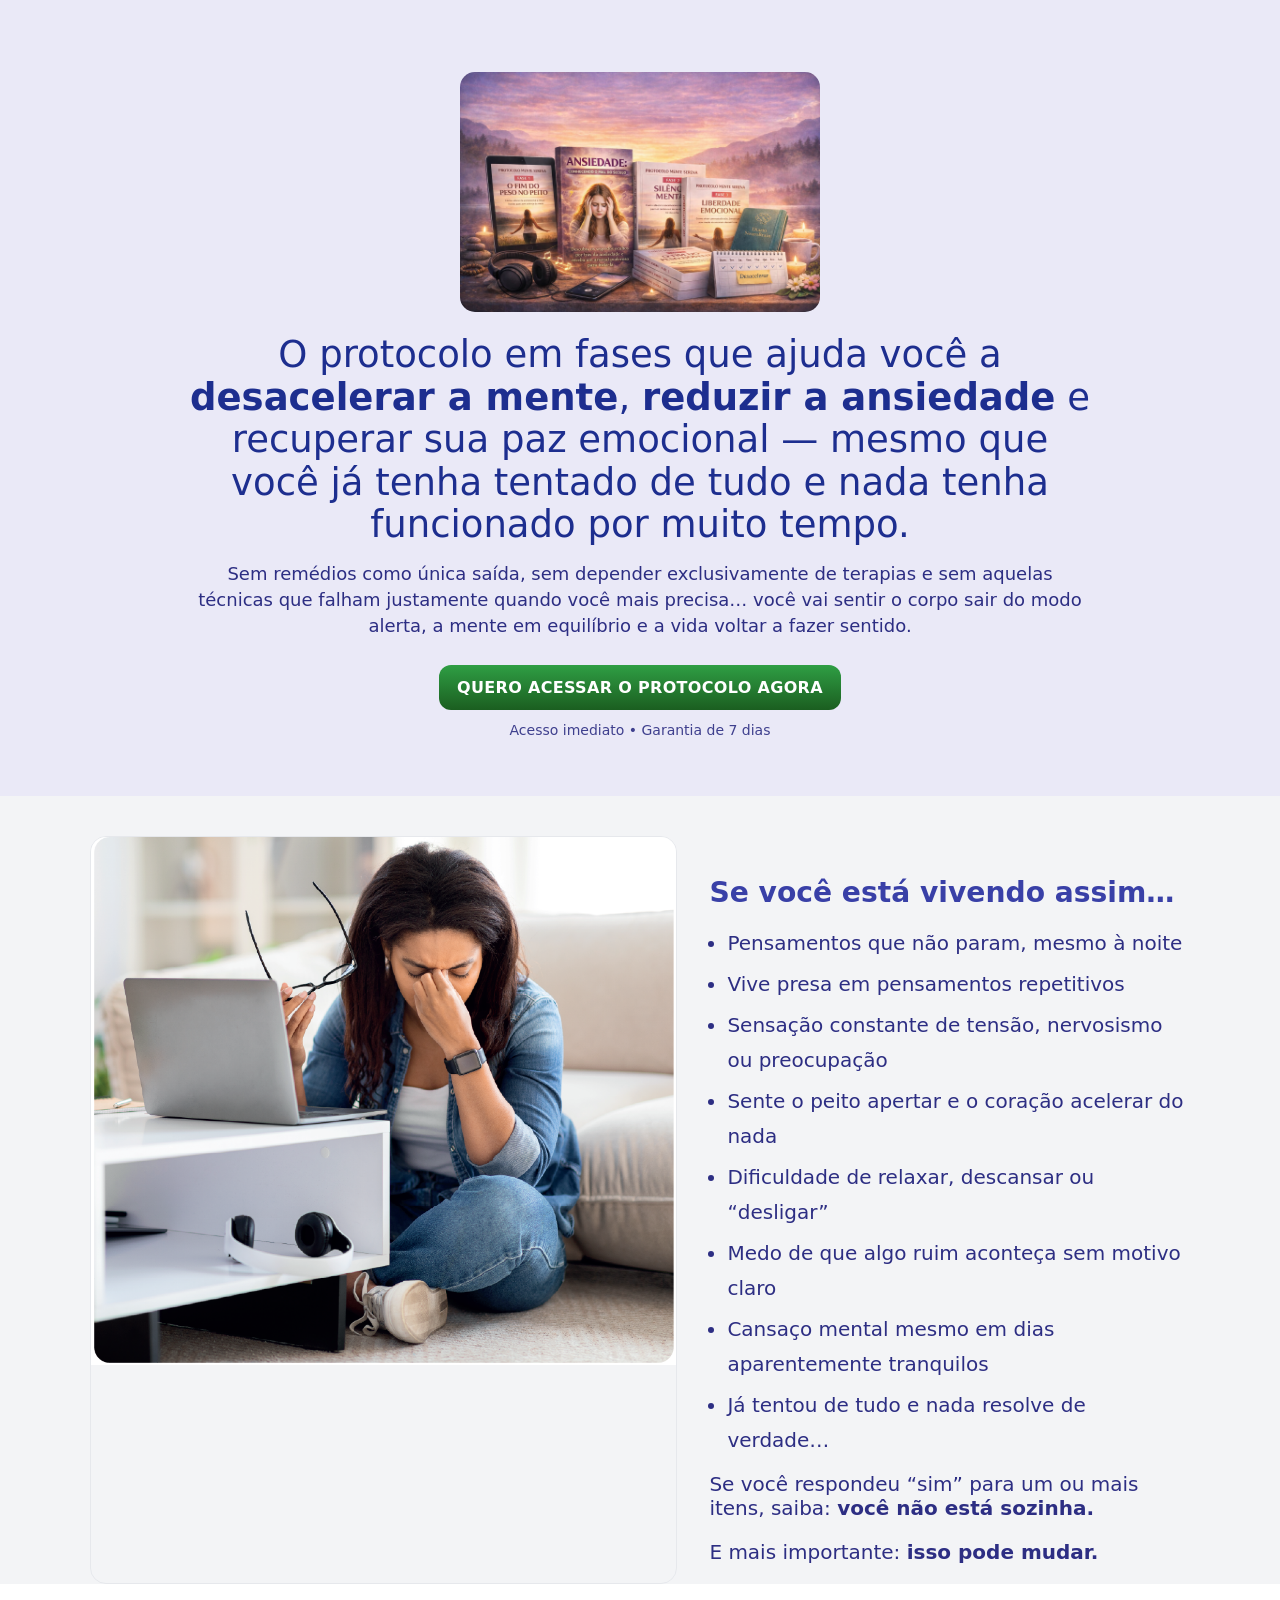
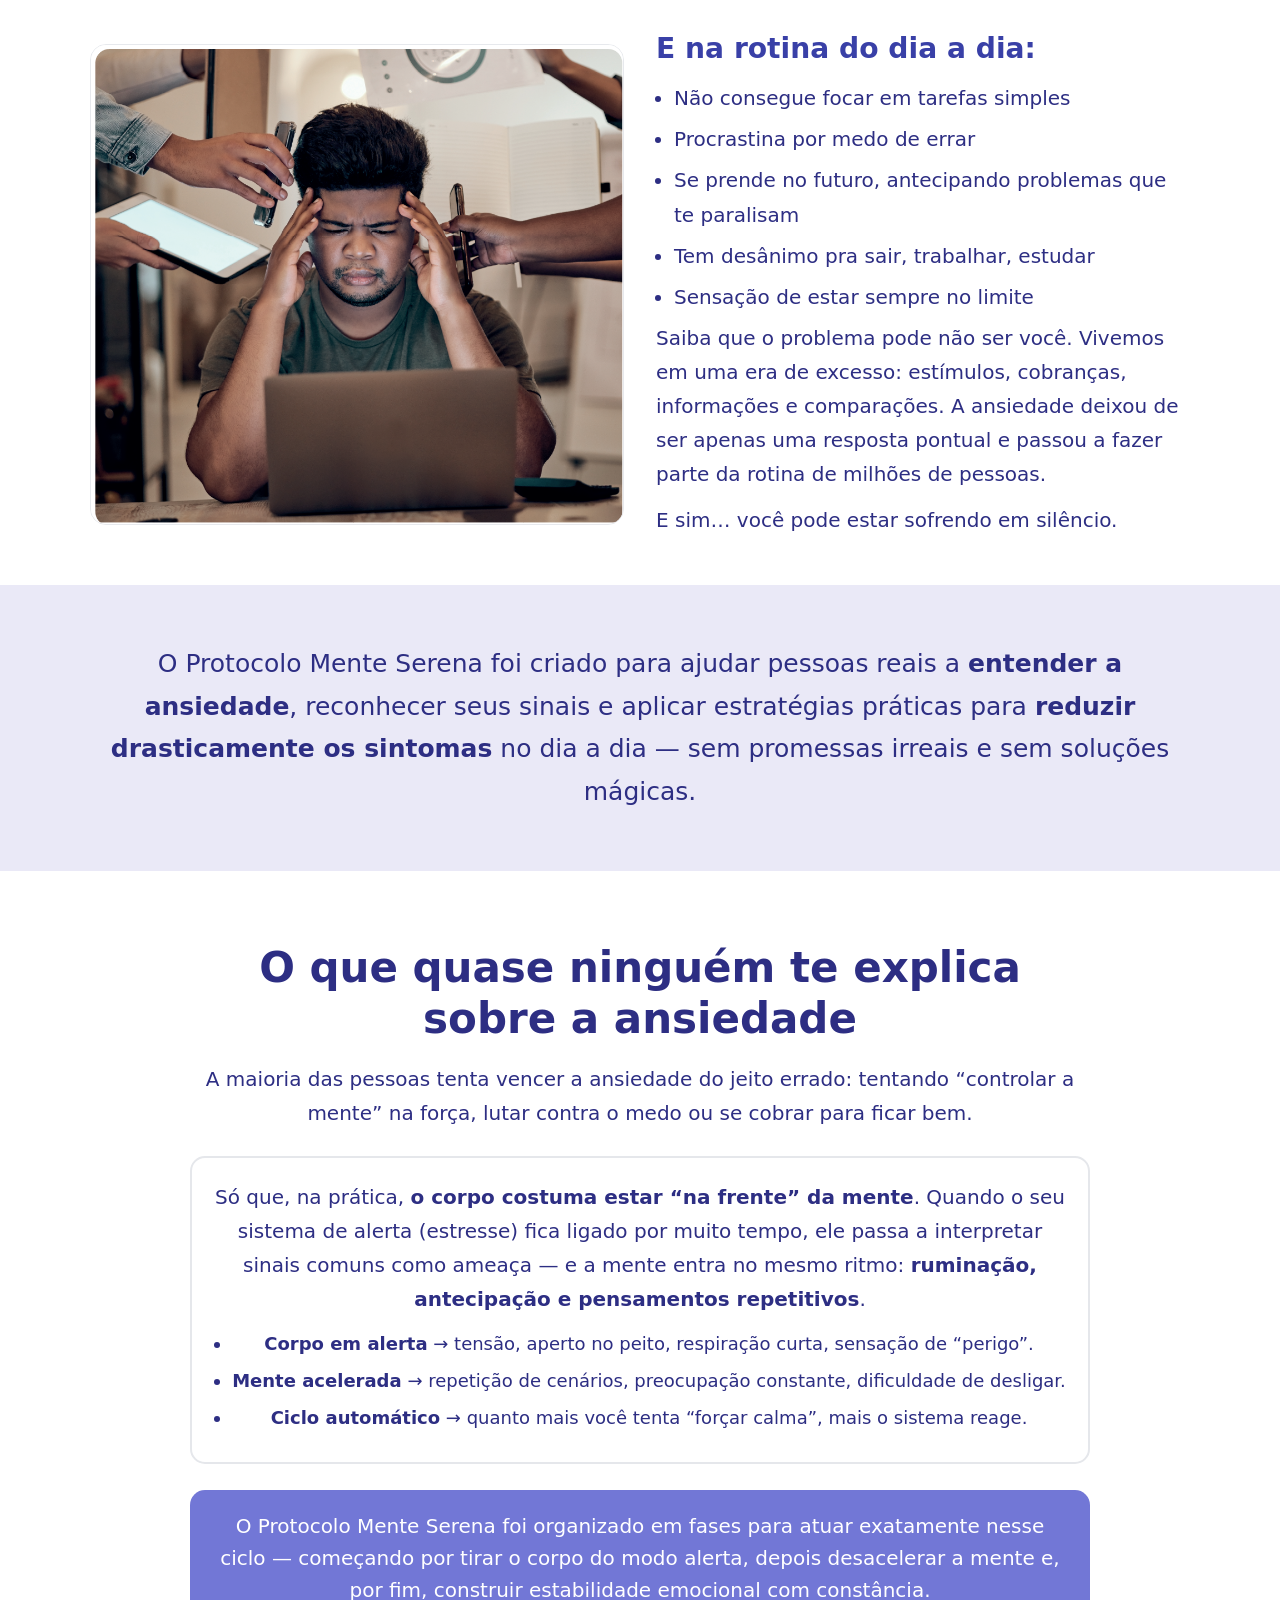
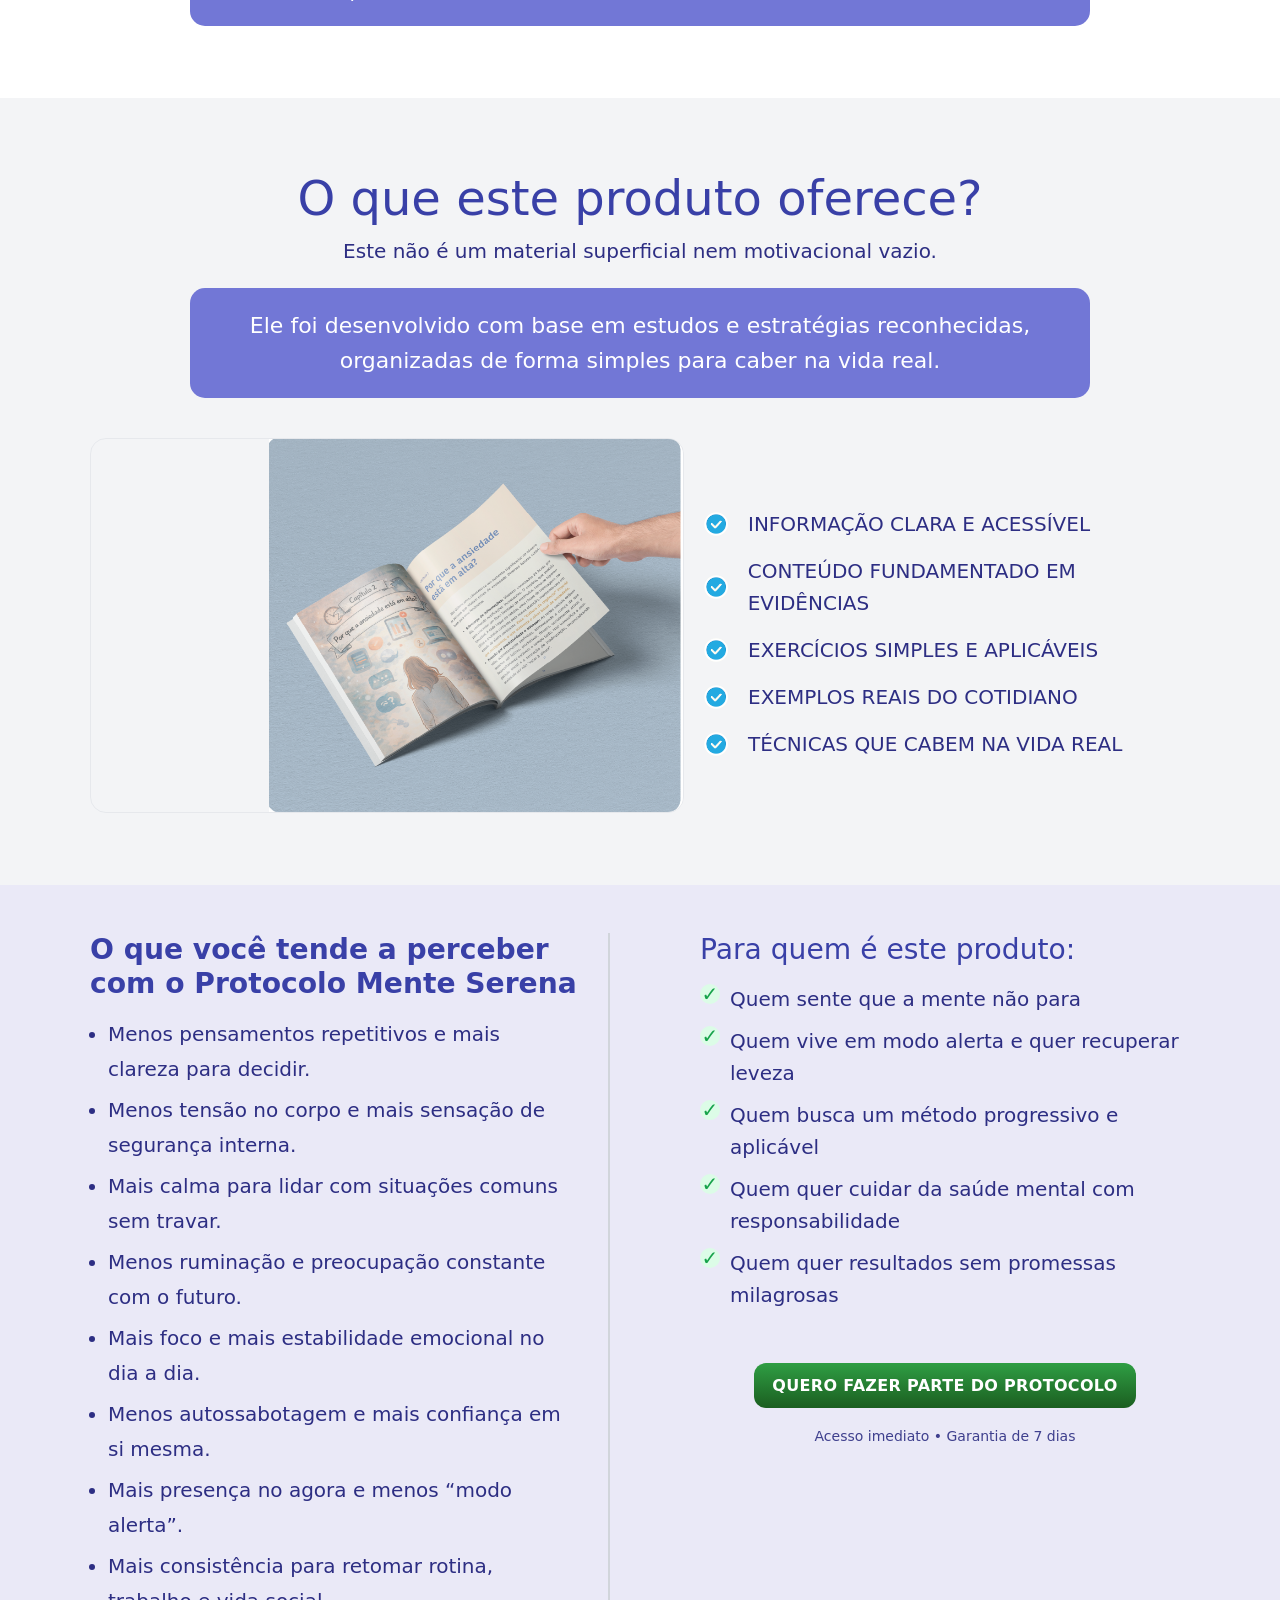
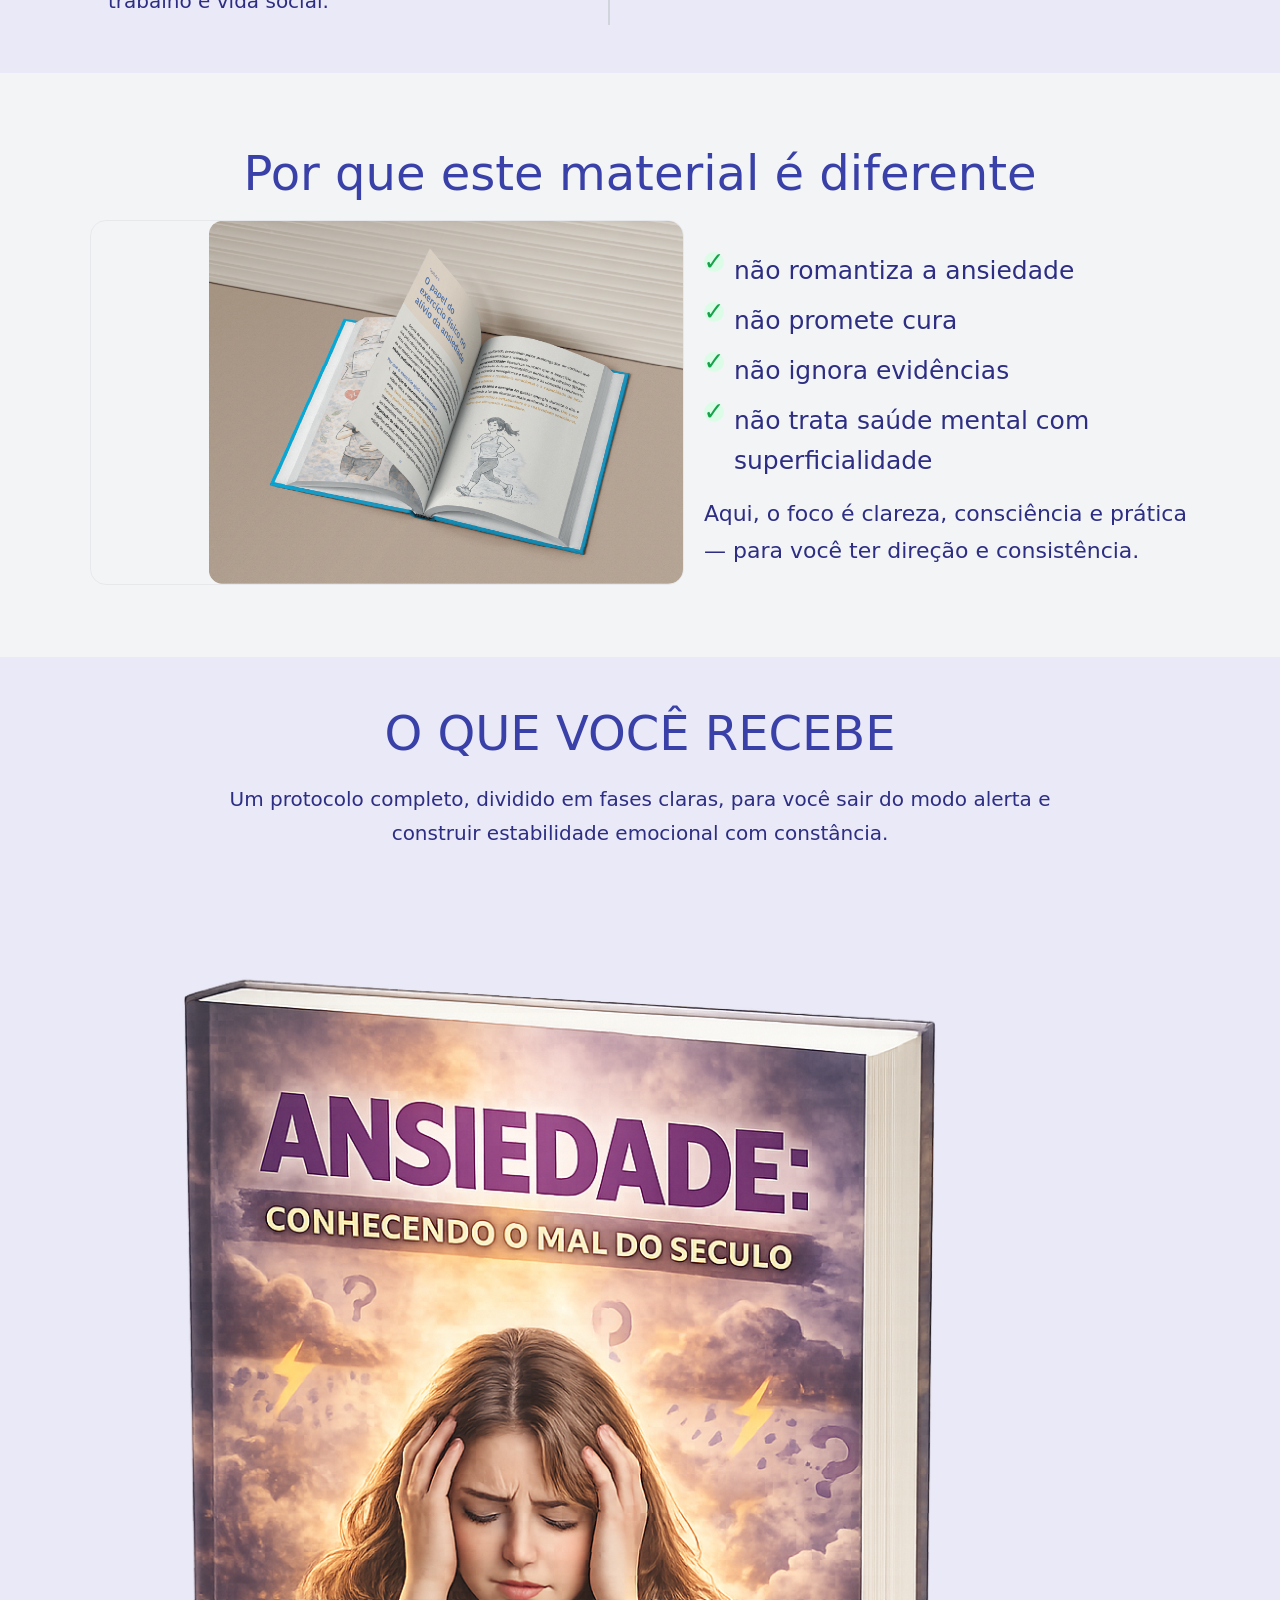
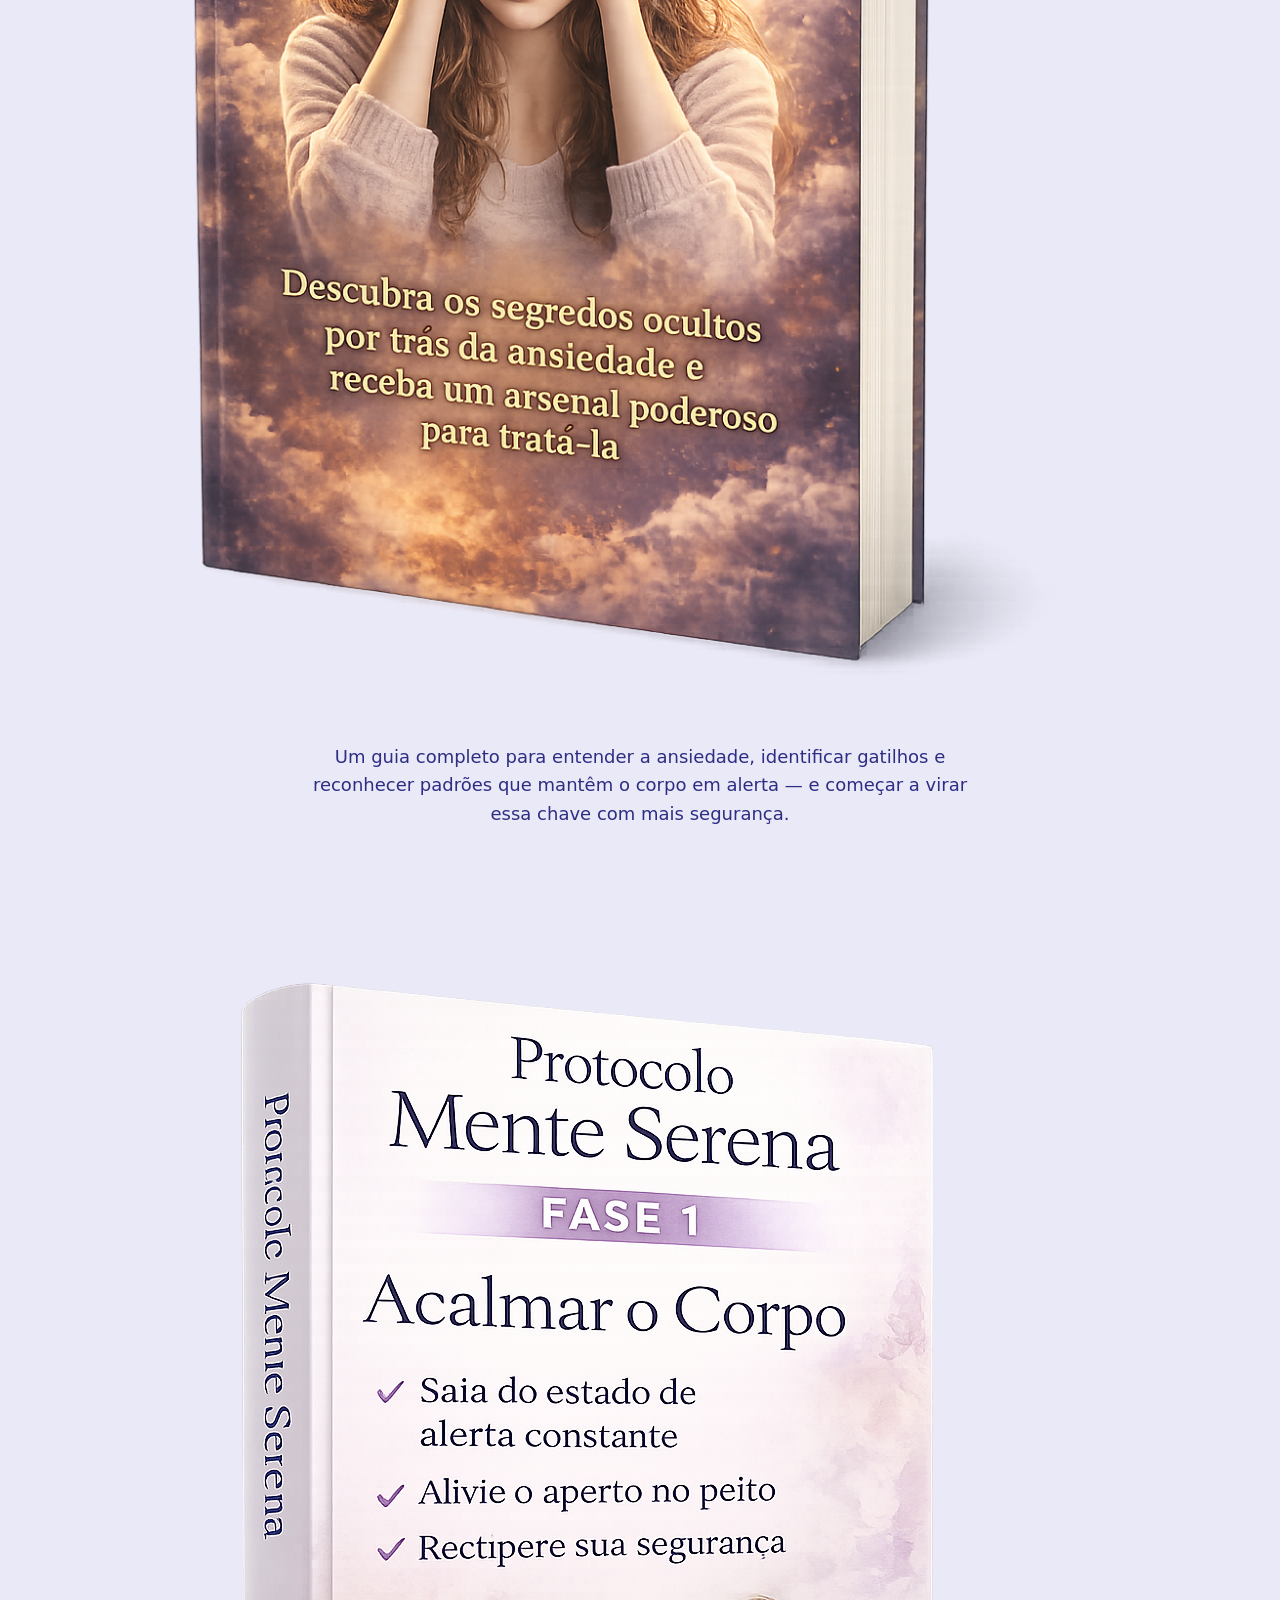
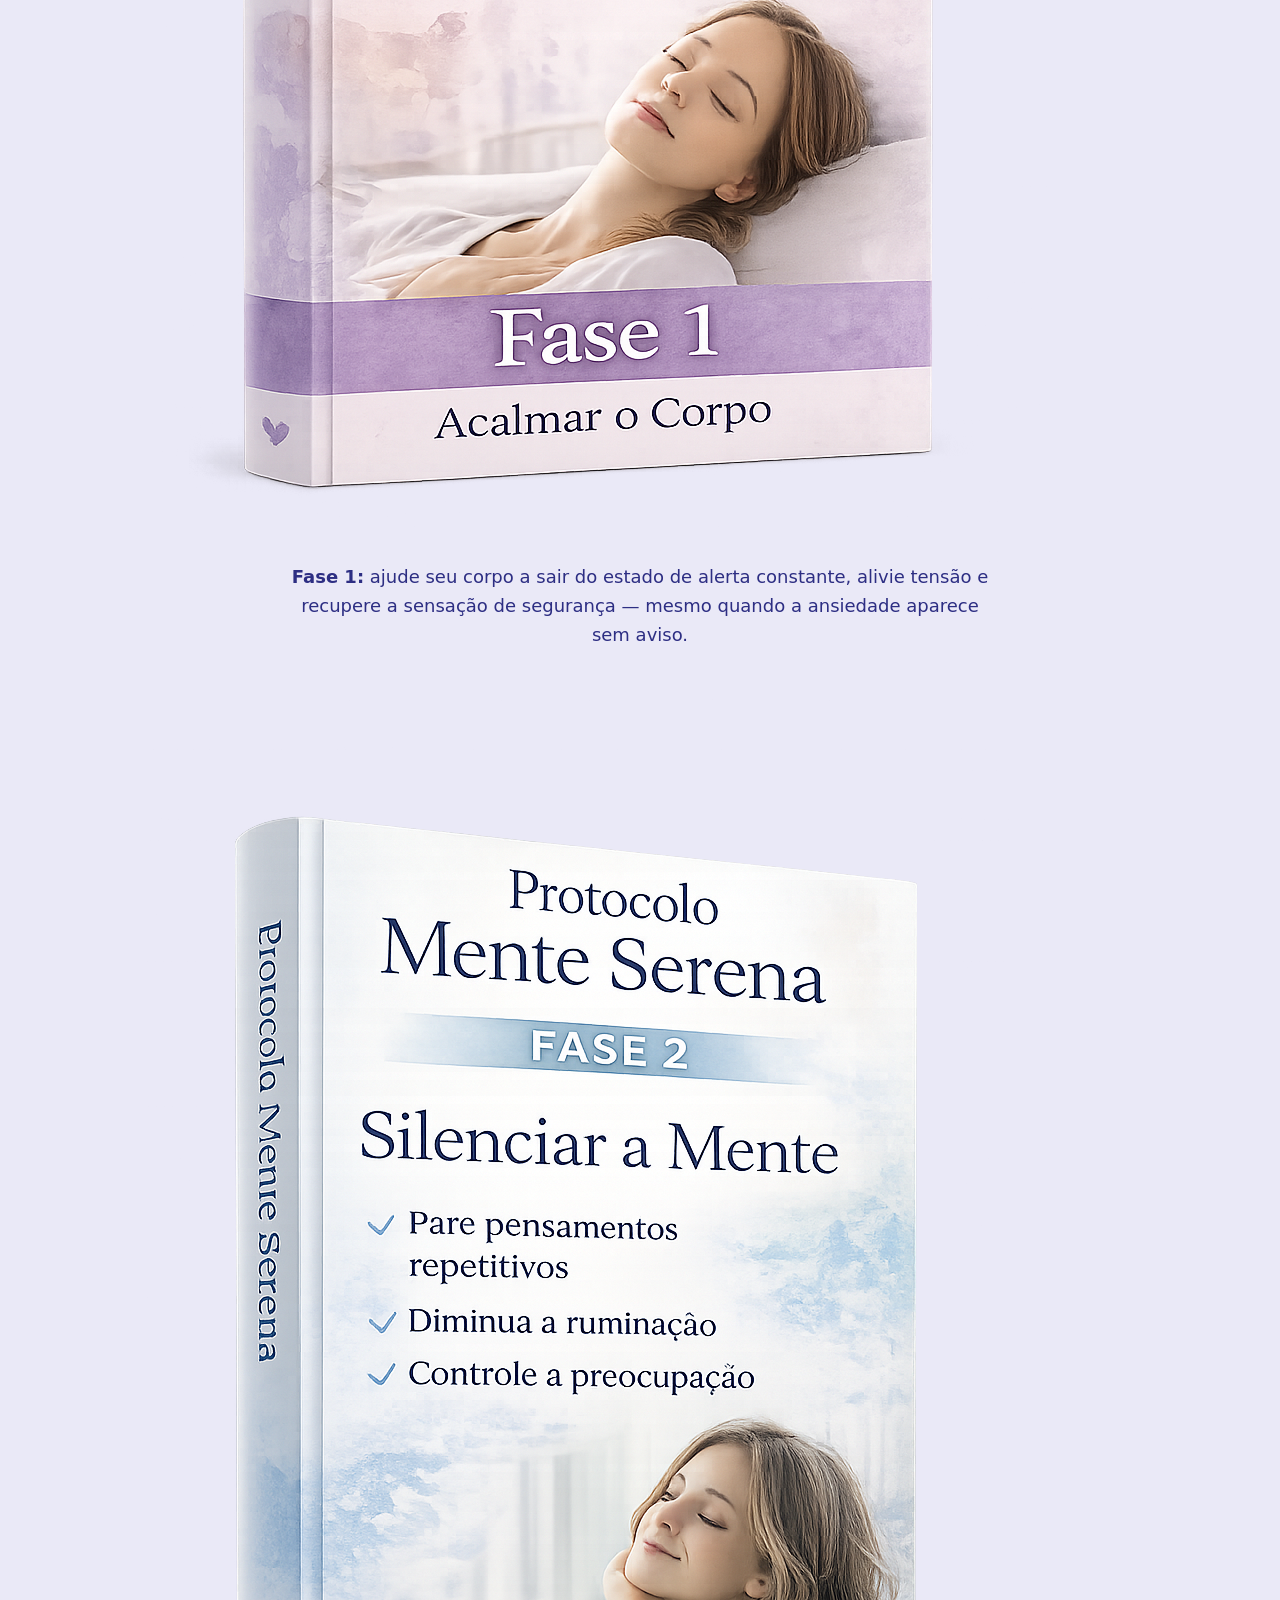
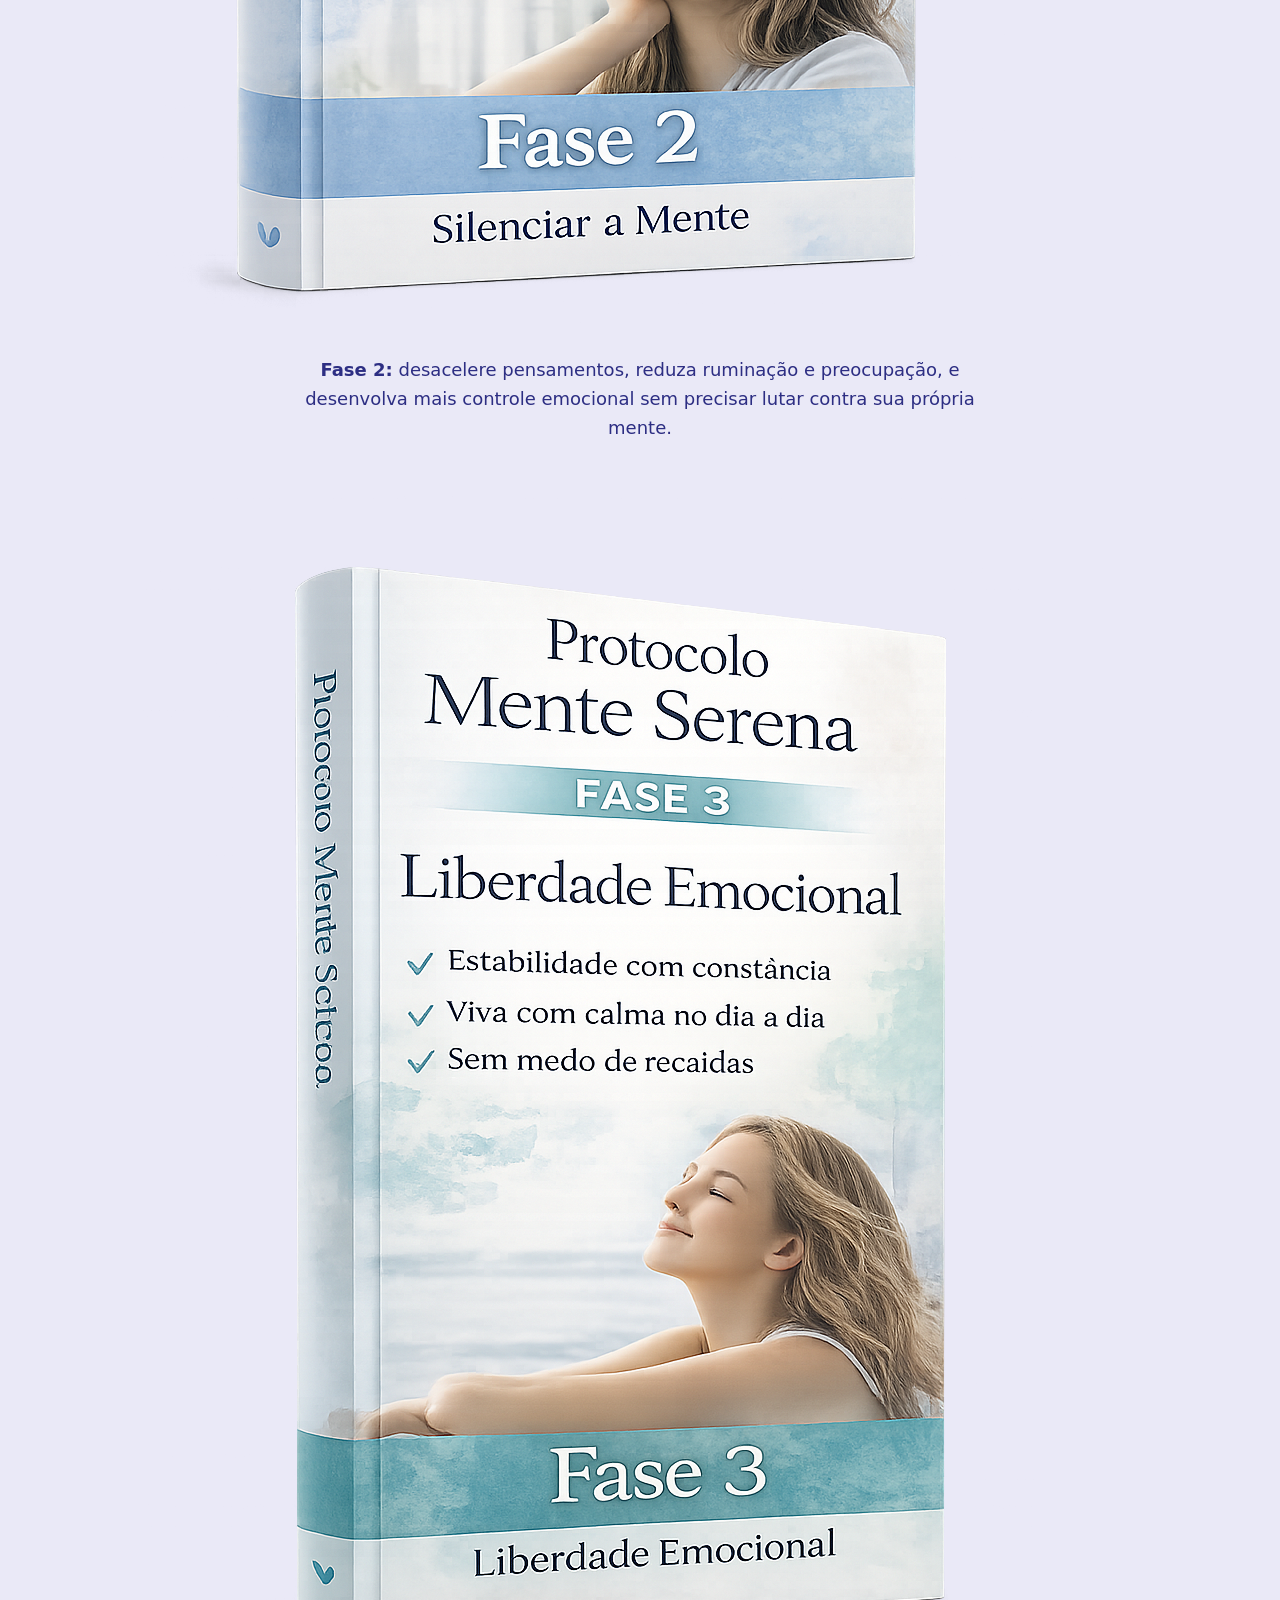
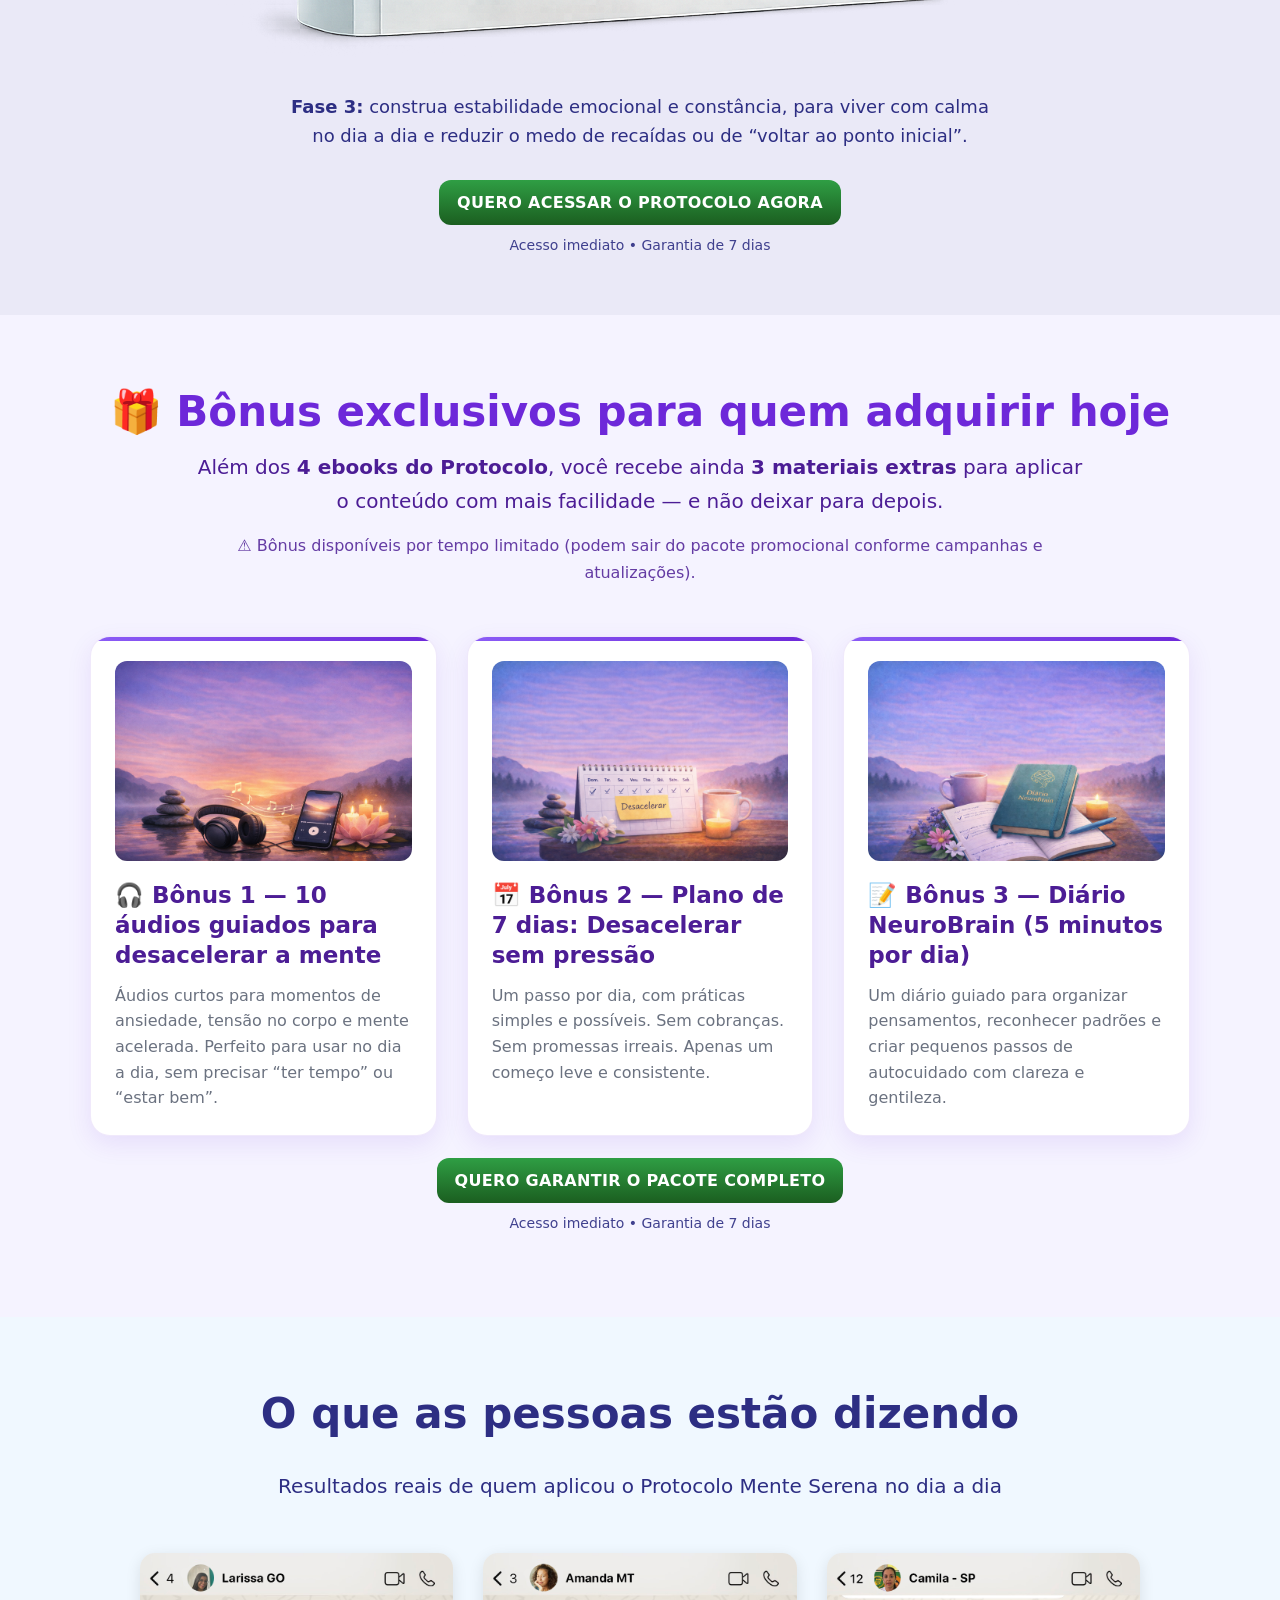
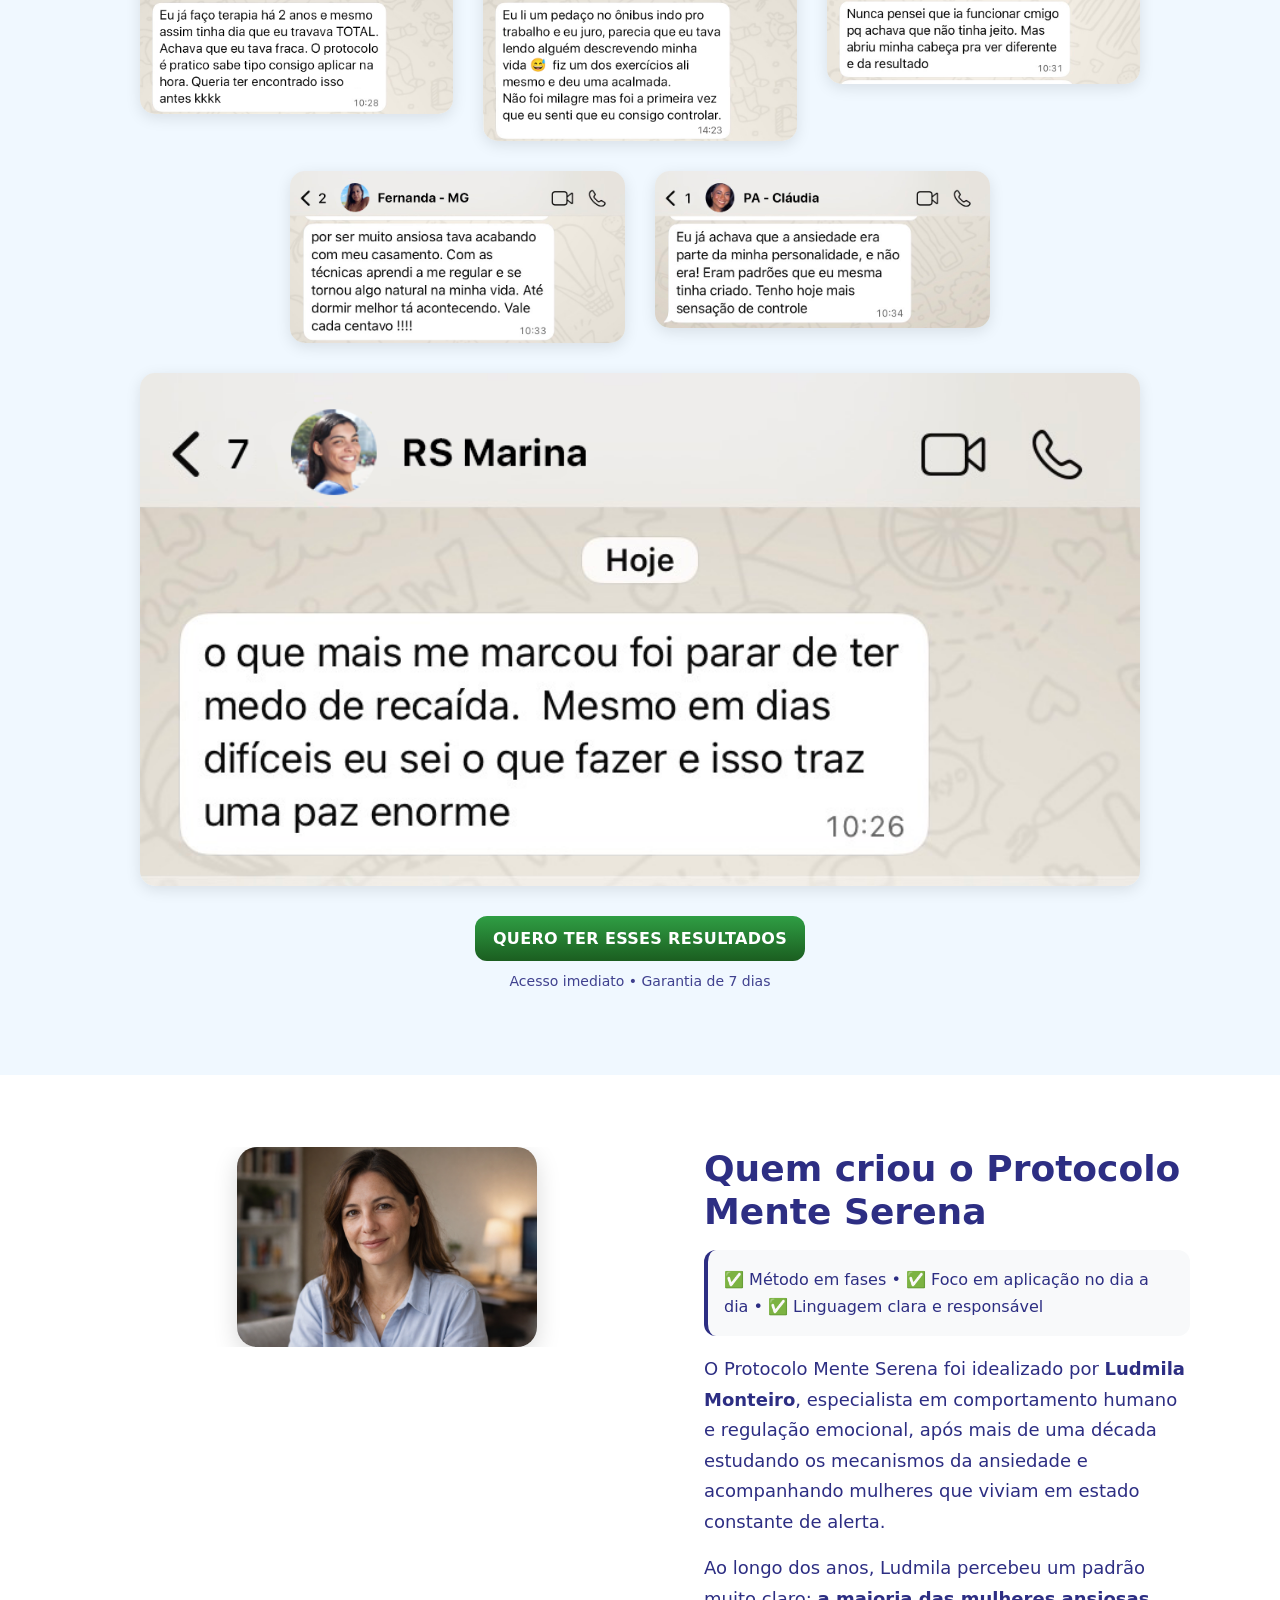
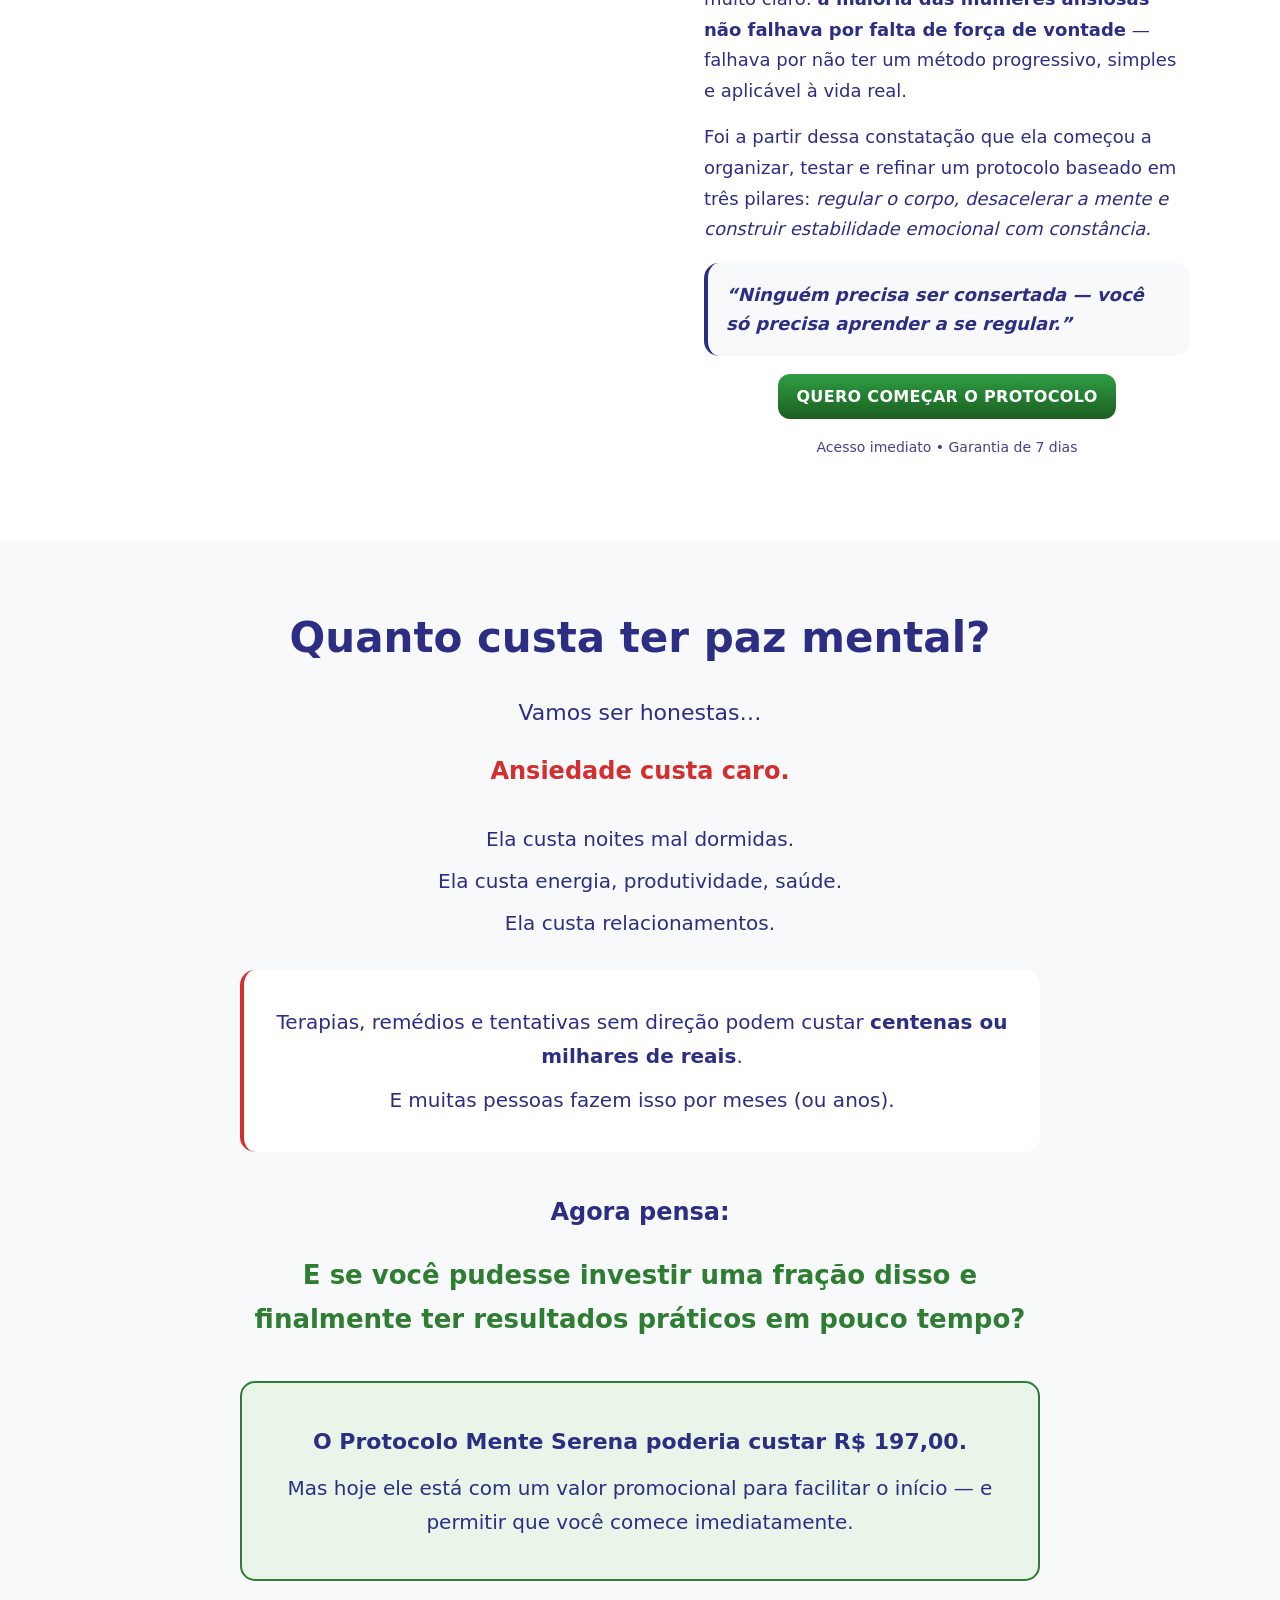
==== index.html @ abf7d258 "feat: Otimização completa da landing page Protocolo Mente Serena ✅ Imagem da idealizadora (Ludmila.p" ====
<!doctype html>
<html lang="pt-br">
<head>
  <meta charset="utf-8" />
  <meta name="viewport" content="width=device-width, initial-scale=1" />
  <title>Protocolo Mente Serena — Página Oficial</title>
  <meta name="description" content="Um protocolo em fases para reduzir a ansiedade, desacelerar a mente e recuperar estabilidade emocional com práticas simples e aplicáveis." />
  <link rel="preload" href="css/style.css" as="style" />
  <link rel="stylesheet" href="css/style.css" />

  <!-- Google tag (gtag.js) -->
  <script async src="https://www.googletagmanager.com/gtag/js?id=G-EDFZ0RR1NG"></script>
  <script>
    window.dataLayer = window.dataLayer || [];
    function gtag(){dataLayer.push(arguments);}
    gtag('js', new Date());
    gtag('config', 'G-EDFZ0RR1NG');
  </script>

  <style>
    /* Pequenos ajustes defensivos (sem depender do CSS externo) */
    .cta-info{font-size:14px;opacity:.9;margin-top:12px;color:#2d2e83;text-align:center}
    .section-content-wide{max-width: 900px; margin: 0 auto;}
    .oferta-completa-container{ text-align:center; margin: 28px 0 18px; }
    .oferta-completa-img{ width:100%; max-width:100%; height:auto; display:block; margin:0 auto; border-radius:15px; }
    @media (min-width: 768px){ .oferta-completa-img{ max-width:40%; } }

    .hero-section{background:#eae9f7; margin:0; padding-top:0; padding-bottom:0;}
    .hero-headline{font-size:37px; margin: 22px 0 14px; font-weight:500; text-align:center;}
    .hero-subtitle{font-size:18px; font-weight:400; line-height:26px; text-align:center;}

    .highlight-box{background:#7277d6; padding:20px; border-radius:15px; margin: 20px auto 50px; max-width:900px; color:#fff; font-size:20px; line-height:1.6; text-align:center; font-weight:300;}
    .mechanism-box{background:#fff; border:2px solid #e5e7eb; padding:22px; border-radius:15px; margin:26px auto; max-width:900px;}
    .mechanism-box p{margin:0; font-size:20px; line-height:1.7; color:#2d2e83;}
    .mechanism-bullets{margin:14px 0 0; padding-left:18px; color:#2d2e83; font-size:18px; line-height:1.6;}
    .mechanism-bullets li{margin:8px 0;}

    .deliverables{background:#fff; border:2px solid #e5e7eb; border-radius:15px; padding:22px; max-width:1000px; margin: 0 auto 40px;}
    .deliverables h3{margin:0 0 10px; font-size:22px; color:#2d2e83;}
    .deliverables p{margin:0 0 14px; font-size:16px; color:#2d2e83; opacity:.95;}
    .deliverables-grid{display:grid; grid-template-columns: repeat(auto-fit, minmax(260px, 1fr)); gap:16px;}
    .deliverable-item{background:#f8fafc; border:1px solid #e5e7eb; border-radius:12px; padding:14px;}
    .deliverable-item strong{color:#2d2e83;}
    .deliverable-item ul{margin:10px 0 0; padding-left:18px; color:#2d2e83; font-size:15px; line-height:1.5;}
    .deliverable-item li{margin:6px 0;}

    .price-warning{margin:10px auto 0; max-width:840px; font-size:14px; opacity:.85; color:#2d2e83;}
    .purchase-security{font-size:14px; opacity:.9; color:#2d2e83; text-align:center; margin-top:10px;}
    .price-info{font-size:14px; opacity:.9; margin-top:8px; color:#2d2e83; text-align:center}
    .price-current{font-size:34px; font-weight:700; display:block; margin-top:6px;}
    .price-total{font-size:16px; margin-top:6px; opacity:.9; color:#2d2e83; text-align:center;}
    .price-old{font-size:18px; opacity:.75; text-align:center;}
    .price-crossed{text-decoration:line-through; margin-left:6px;}

    .section-subtitle{font-size:20px; text-align:center; margin-bottom: 30px; color:#2d2e83; font-weight:400; max-width: 900px; margin-left:auto; margin-right:auto;}

    /* Layout desktop - mantém o grid 2 colunas */
    .idealizadora-grid {
      display: grid;
      grid-template-columns: 1fr 2fr;
      gap: 20px;
      align-items: flex-start;
    }
    
    .idealizadora-photo {
      text-align: right;
    }
    
    /* Layout mobile - muda para coluna única */
    @media (max-width: 768px) {
      .idealizadora-grid {
        grid-template-columns: 1fr !important;
        gap: 30px !important;
        text-align: center !important;
      }
      
      .idealizadora-photo {
        text-align: center !important;
        order: -1; /* Coloca a foto no topo */
      }
      
      .idealizadora-photo img {
        width: 60% !important;
        max-width: 250px !important;
      }
      
      .idealizadora-content {
        text-align: left !important;
        padding: 0 !important;
      }
      
      .idealizadora-content h2 {
        text-align: center !important;
        margin-bottom: 20px !important;
      }
    }
  </style>
</head>
<body style="margin: 0; padding: 0;">

  <!-- HERO -->
  <header class="hero" style="margin: 0; padding: 0;">
    <section class="section hero-section">
      <div class="container">
        <div class="hero-inner">
          <div class="center section-content-wide">

            <!-- Imagem Oferta Completa -->
            <div class="oferta-completa-container">
              <img src="assets/ofertacompleta.png" alt="Oferta Completa" class="oferta-completa-img" />
            </div>

            <!-- Headline otimizada -->
            <h1 class="h1 hero-headline">
              O protocolo em fases que ajuda você a <b>desacelerar a mente</b>, <b>reduzir a ansiedade</b> e recuperar sua paz emocional —
              mesmo que você já tenha tentado de tudo e nada tenha funcionado por muito tempo.
            </h1>

            <!-- Subheadline otimizada -->
            <p class="p sub hero-subtitle">
              Sem remédios como única saída, sem depender exclusivamente de terapias e sem aquelas técnicas que falham justamente quando você mais precisa…
              você vai sentir o corpo sair do modo alerta, a mente em equilíbrio e a vida voltar a fazer sentido.
            </p>

            <!-- CTA acima da dobra -->
            <div style="display:flex; gap:12px; flex-wrap:wrap; justify-content: center; margin-top:26px;">
              <a class="btn green pulse"
                 href="#checkout"
                 onclick="document.getElementById('checkout').scrollIntoView({behavior: 'smooth'}); return false;"
                 data-cta-id="cta_topo"
                 data-cta-section="topo">QUERO ACESSAR O PROTOCOLO AGORA</a>
            </div>

            <p class="cta-info">
              Acesso imediato • Garantia de 7 dias
            </p>

          </div>
        </div>

      </div>
    </section>
  </header>

  <!-- VOCÊ SE IDENTIFICA -->
  <section id="conteudo" class="section" style="padding-top: 40px;padding-bottom: 0px;">
    <div class="container">
      <div class="grid two">
        <div class="photo">
          <img src="assets/img_ansiedade1.png" alt="Pessoa com sinais de estresse e ansiedade" />
        </div>
        <div style="margin-top: 40px;">
          <h2 class="h2">Se você está vivendo assim…</h2>
          <ul class="list" style="font-size: 20px;">
            <li>Pensamentos que não param, mesmo à noite</li>
            <li>Vive presa em pensamentos repetitivos</li>
            <li>Sensação constante de tensão, nervosismo ou preocupação</li>
            <li>Sente o peito apertar e o coração acelerar do nada</li>
            <li>Dificuldade de relaxar, descansar ou “desligar”</li>
            <li>Medo de que algo ruim aconteça sem motivo claro</li>
            <li>Cansaço mental mesmo em dias aparentemente tranquilos</li>
            <li>Já tentou de tudo e nada resolve de verdade…</li>
          </ul>
          <p class="note" style="font-size: 20px;">
            Se você respondeu “sim” para um ou mais itens, saiba: <b>você não está sozinha.</b>
          </p>
          <p class="note" style="font-size: 20px;">
            E mais importante: <b>isso pode mudar.</b>
          </p>
        </div>
      </div>
    </div>
  </section>

  <!-- ROTINA -->
  <section class="section tight" style="background:#FFF;">
    <div class="container">
      <div class="grid two equal" style="align-items:center;">
        <div class="photo">
          <img src="assets/img_ansiedade2.png" alt="Pessoa com sobrecarga de estímulos e tensão" />
        </div>

        <div>
          <h2 class="h2">E na rotina do dia a dia:</h2>
          <ul class="list" style="font-size: 20px;">
            <li>Não consegue focar em tarefas simples</li>
            <li>Procrastina por medo de errar</li>
            <li>Se prende no futuro, antecipando problemas que te paralisam</li>
            <li>Tem desânimo pra sair, trabalhar, estudar</li>
            <li>Sensação de estar sempre no limite</li>
          </ul>
          <p class="p" style="font-size: 20px;">
            Saiba que o problema pode não ser você.
            Vivemos em uma era de excesso: estímulos, cobranças, informações e comparações.
            A ansiedade deixou de ser apenas uma resposta pontual e passou a fazer parte da rotina de milhões de pessoas.
          </p>
          <p class="p" style="margin-top:12px; font-size: 20px;">
            E sim… você pode estar sofrendo em silêncio.
          </p>
        </div>

      </div>
    </div>
  </section>

  <!-- POSICIONAMENTO DO PRODUTO -->
  <section class="section" style="padding:10px;background:#eae9f7;">
    <div class="container">
      <div class="section tight">
        <p class="intro center" style="font-weight: 300;font-size: 25px;color: #2d2e83;">
          O Protocolo Mente Serena foi criado para ajudar pessoas reais a <strong>entender a ansiedade</strong>,
          reconhecer seus sinais e aplicar estratégias práticas para <strong>reduzir drasticamente os sintomas</strong>
          no dia a dia — sem promessas irreais e sem soluções mágicas.
        </p>
      </div>
    </div>
  </section>

  <!-- MECANISMO ÚNICO (MELHORADO) -->
  <section class="section" style="background:#ffffff;">
    <div class="container">
      <div class="center" style="max-width: 900px; margin: 0 auto;">
        <h2 class="h2" style="margin-bottom:18px;font-size: 42px;font-weight: 600;color:#2d2e83;">
          O que quase ninguém te explica sobre a ansiedade
        </h2>

        <p class="p" style="font-size: 20px; line-height: 1.7; color:#2d2e83;">
          A maioria das pessoas tenta vencer a ansiedade do jeito errado: tentando “controlar a mente” na força,
          lutar contra o medo ou se cobrar para ficar bem.
        </p>

        <div class="mechanism-box">
          <p>
            Só que, na prática, <strong>o corpo costuma estar “na frente” da mente</strong>.
            Quando o seu sistema de alerta (estresse) fica ligado por muito tempo, ele passa a interpretar sinais comuns como ameaça —
            e a mente entra no mesmo ritmo: <strong>ruminação, antecipação e pensamentos repetitivos</strong>.
          </p>

          <ul class="mechanism-bullets">
            <li><strong>Corpo em alerta</strong> → tensão, aperto no peito, respiração curta, sensação de “perigo”.</li>
            <li><strong>Mente acelerada</strong> → repetição de cenários, preocupação constante, dificuldade de desligar.</li>
            <li><strong>Ciclo automático</strong> → quanto mais você tenta “forçar calma”, mais o sistema reage.</li>
          </ul>
        </div>

        <div class="highlight-box" style="margin-bottom:0;">
          O Protocolo Mente Serena foi organizado em fases para atuar exatamente nesse ciclo —
          começando por tirar o corpo do modo alerta, depois desacelerar a mente e, por fim,
          construir estabilidade emocional com constância.
        </div>

      </div>
    </div>
  </section>

  <!-- O QUE ESTE PRODUTO OFERECE -->
  <section class="section">
    <div class="container">
      <div class="center" style="margin-bottom:18px;">
        <h2 class="h2" style="margin-bottom:6px;font-size: 48px;font-weight: 500;">O que este produto oferece?</h2>
        <p class="p" style="font-size: 20px;">Este não é um material superficial nem motivacional vazio.</p>

        <div class="highlight-box" style="font-size:22px; margin-bottom: 40px;">
          Ele foi desenvolvido com base em estudos e estratégias reconhecidas, organizadas de forma simples para caber na vida real.
        </div>
      </div>

      <div class="grid two" style="align-items:center; gap: 20px;">
        <div class="photo" style="display: flex; justify-content: flex-end;">
          <img src="assets/livroaberto1.png" style="width: 70%; height: 70%;" alt="Foto ilustrativa de leitura do produto" />
        </div>

        <div>
          <div class="checklist" aria-label="Diferenciais do material" style="font-size: 20px; gap: 15px;">
            <div class="check" style="align-items: center;"><img src="assets/check.png" style="width: 24px; height: 24px; margin-right: 10px;" alt="Check"> <span style="text-transform: uppercase; color: #2d2e83;">INFORMAÇÃO CLARA E ACESSÍVEL</span></div>
            <div class="check" style="align-items: center;"><img src="assets/check.png" style="width: 24px; height: 24px; margin-right: 10px;" alt="Check"> <span style="text-transform: uppercase; color: #2d2e83;">CONTEÚDO FUNDAMENTADO EM EVIDÊNCIAS</span></div>
            <div class="check" style="align-items: center;"><img src="assets/check.png" style="width: 24px; height: 24px; margin-right: 10px;" alt="Check"> <span style="text-transform: uppercase; color: #2d2e83;">EXERCÍCIOS SIMPLES E APLICÁVEIS</span></div>
            <div class="check" style="align-items: center;"><img src="assets/check.png" style="width: 24px; height: 24px; margin-right: 10px;" alt="Check"> <span style="text-transform: uppercase; color: #2d2e83;">EXEMPLOS REAIS DO COTIDIANO</span></div>
            <div class="check" style="align-items: center;"><img src="assets/check.png" style="width: 24px; height: 24px; margin-right: 10px;" alt="Check"> <span style="text-transform: uppercase; color: #2d2e83;">TÉCNICAS QUE CABEM NA VIDA REAL</span></div>
          </div>
        </div>
      </div>
    </div>
  </section>

  <!-- BENEFÍCIOS + PARA QUEM É -->
  <section class="section tight" style="background:#eae9f7;">
    <div class="container">
      <div class="grid two equal" style="gap: 60px;">
        <div style="padding-right: 30px; border-right: 2px solid #d1d5db;">
          <h2 class="h2" style="font-weight: 600;">O que você tende a perceber com o Protocolo Mente Serena</h2>

          <!-- LISTA ENXUGADA (mais crível) -->
          <ul class="list" style="font-size: 20px;">
            <li>Menos pensamentos repetitivos e mais clareza para decidir.</li>
            <li>Menos tensão no corpo e mais sensação de segurança interna.</li>
            <li>Mais calma para lidar com situações comuns sem travar.</li>
            <li>Menos ruminação e preocupação constante com o futuro.</li>
            <li>Mais foco e mais estabilidade emocional no dia a dia.</li>
            <li>Menos autossabotagem e mais confiança em si mesma.</li>
            <li>Mais presença no agora e menos “modo alerta”.</li>
            <li>Mais consistência para retomar rotina, trabalho e vida social.</li>
          </ul>


        </div>

        <div style="padding-left: 30px;">
          <h2 class="h2" style="font-weight: 300;">Para quem é este produto:</h2>
          <div class="checklist">
            <div class="check good"><i>✓</i> Quem sente que a mente não para</div>
            <div class="check good"><i>✓</i> Quem vive em modo alerta e quer recuperar leveza</div>
            <div class="check good"><i>✓</i> Quem busca um método progressivo e aplicável</div>
            <div class="check good"><i>✓</i> Quem quer cuidar da saúde mental com responsabilidade</div>
            <div class="check good"><i>✓</i> Quem quer resultados sem promessas milagrosas</div>
          </div>

          <div style="height:14px; margin-top:20px;"></div>

          <div class="btn-container-mobile-center">
            <a class="btn green"
               href="#checkout"
               onclick="document.getElementById('checkout').scrollIntoView({behavior: 'smooth'}); return false;"
               data-cta-id="cta_publico"
               data-cta-section="publico">QUERO FAZER PARTE DO PROTOCOLO</a>
            <p class="cta-info">Acesso imediato • Garantia de 7 dias</p>
          </div>
        </div>
      </div>
    </div>
  </section>

  <!-- POR QUE É DIFERENTE -->
  <section class="section">
    <div class="container">
      <div class="center" style="margin-bottom:18px;">
        <h2 class="h2" style="margin-bottom:6px;font-size: 48px;font-weight: 500;">Por que este material é diferente</h2>
      </div>

      <div class="grid two" style="align-items:center; gap: 20px;">
        <div class="photo" style="display: flex; justify-content: flex-end;">
          <img src="assets/livroaberto2.png" style="width: 80%; height: 80%;" alt="Foto ilustrativa de leitura do produto" />
        </div>

        <div>
          <div class="checklist">
            <div class="check good" style="font-size: 25px;color:#2d2e83"><i>✓</i> não romantiza a ansiedade</div>
            <div class="check good" style="font-size: 25px;color:#2d2e83"><i>✓</i> não promete cura</div>
            <div class="check good" style="font-size: 25px;color:#2d2e83"><i>✓</i> não ignora evidências</div>
            <div class="check good" style="font-size: 25px;color:#2d2e83"><i>✓</i> não trata saúde mental com superficialidade</div>
          </div>

          <p class="p" style="margin-top:14px;font-size: 22px;color:#2d2e83">
            Aqui, o foco é clareza, consciência e prática — para você ter direção e consistência.
          </p>
        </div>
      </div>
    </div>
  </section>

  <!-- O QUE VOCÊ RECEBE -->
  <section class="section tight" style="background:#eae9f7;">
    <div class="container">
      <div class="center" style="max-width: 1000px; margin: 0 auto;">
        <h2 class="h2" style="margin-bottom:20px;font-size: 48px;font-weight: 500;text-align: center;">O QUE VOCÊ RECEBE</h2>
        <p class="p section-subtitle">
          Um protocolo completo, dividido em fases claras, para você sair do modo alerta e construir estabilidade emocional com constância.
        </p>

         <!-- Protocolo Principal -->
        <div style="margin-bottom: 50px; text-align: center;">
          <img src="assets/capa2_mulher30anos.png" alt="Protocolo Mente Serena" style="width: 100%; max-width: 100%; height: auto; margin: 0 auto 25px auto; display: block;" />
          <p style="font-size: 18px; color: #2d2e83; line-height: 1.6; max-width: 70%; margin: 0 auto; font-weight: 400;">
            Um guia completo para entender a ansiedade, identificar gatilhos e reconhecer padrões que mantêm o corpo em alerta — e começar a virar essa chave com mais segurança.
          </p>
        </div>

        <!-- Protocolo 1 -->
        <div style="margin-bottom: 50px; text-align: center;">
          <img src="assets/protocoloMS1.png" alt="Protocolo 1 - Acalmar o Corpo" style="max-width: 100%; height: auto; margin-bottom: 25px;" />
          <p style="font-size: 18px; color: #2d2e83; line-height: 1.6; max-width: 70%; margin: 0 auto; font-weight: 400;">
            <strong>Fase 1:</strong> ajude seu corpo a sair do estado de alerta constante, alivie tensão e recupere a sensação de segurança — mesmo quando a ansiedade aparece sem aviso.
          </p>
        </div>

        <!-- Protocolo 2 -->
        <div style="margin-bottom: 50px; text-align: center;">
          <img src="assets/protocoloMS2.png" alt="Protocolo 2 - Silenciar a Mente" style="max-width: 100%; height: auto; margin-bottom: 25px;" />
          <p style="font-size: 18px; color: #2d2e83; line-height: 1.6; max-width: 70%; margin: 0 auto; font-weight: 400;">
            <strong>Fase 2:</strong> desacelere pensamentos, reduza ruminação e preocupação, e desenvolva mais controle emocional sem precisar lutar contra sua própria mente.
          </p>
        </div>

        <!-- Protocolo 3 -->
        <div style="margin-bottom: 30px; text-align: center;">
          <img src="assets/protocoloMS3.png" alt="Protocolo 3 - Liberdade Emocional" style="max-width: 100%; height: auto; margin-bottom: 25px;" />
          <p style="font-size: 18px; color: #2d2e83; line-height: 1.6; max-width: 70%; margin: 0 auto; font-weight: 400;">
            <strong>Fase 3:</strong> construa estabilidade emocional e constância, para viver com calma no dia a dia e reduzir o medo de recaídas ou de “voltar ao ponto inicial”.
          </p>
        </div>

        <div class="center" style="margin-top: 22px;">
          <a class="btn green"
             href="#checkout"
             onclick="document.getElementById('checkout').scrollIntoView({behavior: 'smooth'}); return false;"
             data-cta-id="cta_oque_recebe"
             data-cta-section="oque_recebe">QUERO ACESSAR O PROTOCOLO AGORA</a>
          <p class="cta-info">Acesso imediato • Garantia de 7 dias</p>
        </div>

      </div>
    </div>
  </section>

  <!-- BÔNUS EXCLUSIVOS -->
  <section id="bonus-section" class="section" style="background:#f5f3ff;">
    <div class="container">
      <div class="center" style="margin-bottom:50px;">
        <h2 class="h2" style="margin-bottom:12px;font-size: 42px;font-weight: 600;color:#6d28d9;">
          🎁 Bônus exclusivos para quem adquirir hoje
        </h2>
        <p class="p" style="font-size: 20px;max-width:900px;margin:0 auto;color:#4c1d95;">
          Além dos <b>4 ebooks do Protocolo</b>, você recebe ainda <b>3 materiais extras</b> para aplicar o conteúdo com mais facilidade — e não deixar para depois.
        </p>

        <!-- Urgência mais segura -->
        <p class="p" style="font-size: 16px;max-width:900px;margin:14px auto 0;color:#4c1d95; opacity:0.85;">
          ⚠️ Bônus disponíveis por tempo limitado (podem sair do pacote promocional conforme campanhas e atualizações).
        </p>
      </div>

      <div class="bonus-grid" style="display: grid; grid-template-columns: repeat(auto-fit, minmax(300px, 1fr)); gap: 30px; margin-bottom: 10px;">

        <!-- Bônus 1 -->
        <div class="bonus-card">
          <div class="bonus-image">
            <img src="assets/bonus1_1.png" alt="10 áudios guiados para desacelerar a mente" />
          </div>
          <div class="bonus-content">
            <h3 class="bonus-title">🎧 Bônus 1 — 10 áudios guiados para desacelerar a mente</h3>
            <p class="bonus-subtitle">Áudios curtos para momentos de ansiedade, tensão no corpo e mente acelerada. Perfeito para usar no dia a dia, sem precisar “ter tempo” ou “estar bem”.</p>
          </div>
        </div>

        <!-- Bônus 2 -->
        <div class="bonus-card">
          <div class="bonus-image">
            <img src="assets/bonus2.png" alt="Plano de 7 dias: Desacelerar sem pressão" />
          </div>
          <div class="bonus-content">
            <h3 class="bonus-title">📅 Bônus 2 — Plano de 7 dias: Desacelerar sem pressão</h3>
            <p class="bonus-subtitle">Um passo por dia, com práticas simples e possíveis. Sem cobranças. Sem promessas irreais. Apenas um começo leve e consistente.</p>
          </div>
        </div>

        <!-- Bônus 3 -->
        <div class="bonus-card">
          <div class="bonus-image">
            <img src="assets/bonus3.png" alt="Diário NeuroBrain (5 minutos por dia)" />
          </div>
          <div class="bonus-content">
            <h3 class="bonus-title">📝 Bônus 3 — Diário NeuroBrain (5 minutos por dia)</h3>
            <p class="bonus-subtitle">Um diário guiado para organizar pensamentos, reconhecer padrões e criar pequenos passos de autocuidado com clareza e gentileza.</p>
          </div>
        </div>

      </div>

      <div class="center" style="margin-top: 22px;">
        <a class="btn green"
           href="#checkout"
           onclick="document.getElementById('checkout').scrollIntoView({behavior: 'smooth'}); return false;"
           data-cta-id="cta_bonus"
           data-cta-section="bonus">QUERO GARANTIR O PACOTE COMPLETO</a>
        <p class="cta-info">Acesso imediato • Garantia de 7 dias</p>
      </div>

      

    </div>
  </section>

  <!-- DEPOIMENTOS -->
<section class="section" style="background:#f0f8ff;">
  <div class="container">
    <div class="center" style="max-width: 1000px; margin: 0 auto;">
      <h2 class="h2" style="margin-bottom:30px;font-size: 42px;font-weight: 600;color:#2d2e83;text-align: center;">
        O que as pessoas estão dizendo
      </h2>
      <p class="p" style="font-size: 20px; text-align: center; margin-bottom: 50px; color: #2d2e83; font-weight: 400;">
        Resultados reais de quem aplicou o Protocolo Mente Serena no dia a dia
      </p>

      <!-- PRIMEIRA LINHA (3 no desktop / 1 no mobile) -->
      <div class="depoimentos-grid-3">
        <div class="depoimento-item">
          <img src="assets/Depoimento1.png" alt="Depoimento 1" class="depoimento-img" />
        </div>

        <div class="depoimento-item">
          <img src="assets/Depoimento6.png" alt="Depoimento 2" class="depoimento-img" />
        </div>

        <div class="depoimento-item">
          <img src="assets/Depoimento3.png" alt="Depoimento 3" class="depoimento-img" />
        </div>
      </div>

      <!-- SEGUNDA LINHA (2 no desktop / 1 no mobile) -->
      <div class="depoimentos-grid-2">
        <div class="depoimento-item">
          <img src="assets/Depoimento4.png" alt="Depoimento 4" class="depoimento-img" />
        </div>

        <div class="depoimento-item">
          <img src="assets/Depoimento5.png" alt="Depoimento 5" class="depoimento-img" />
        </div>
      </div>

      <div class="depoimento-item">
          <img src="assets/Depoimento2.png" alt="Depoimento 2" class="depoimento-img" />
        </div>
      </div>

      <div class="center" style="margin-top: 30px;">
        <a class="btn green"
           href="#checkout"
           onclick="document.getElementById('checkout').scrollIntoView({behavior: 'smooth'}); return false;"
           data-cta-id="cta_depoimentos"
           data-cta-section="depoimentos">QUERO TER ESSES RESULTADOS</a>

        <p class="cta-info">Acesso imediato • Garantia de 7 dias</p>
      </div>

    </div>
  </div>

  <!-- CSS da seção (só para depoimentos) -->
  <style>
    .depoimentos-grid-3{
      display:grid;
      grid-template-columns: repeat(3, 1fr);
      gap: 30px;
      margin-bottom: 30px;
    }

    .depoimentos-grid-2{
      display:grid;
      grid-template-columns: repeat(2, 1fr);
      gap: 30px;
      margin-bottom: 30px;
      max-width: 700px;
      margin-left:auto;
      margin-right:auto;
    }

    .depoimento-item{
      text-align:center;
    }

    .depoimento-img{
      width:100%;
      height:auto;
      border-radius:15px;
      box-shadow: 0 4px 15px rgba(0,0,0,0.1);
      display:block;
    }

    /* MOBILE */
    @media (max-width: 768px){
      .depoimentos-grid-3{
        grid-template-columns: 1fr;
        gap: 18px;
      }

      .depoimentos-grid-2{
        grid-template-columns: 1fr;
        gap: 18px;
        max-width: 100%;
      }
    }
  </style>
</section>


  <!-- IDEALIZADORA -->
  <section class="section idealizadora-section">
    <div class="container">
      <div class="grid two idealizadora-grid">
        <div class="photo idealizadora-photo">
          <img src="assets/Ludmila.png" alt="Ludmila Monteiro - Idealizadora do Protocolo Mente Serena" class="idealizadora-img" />
        </div>

        <div class="idealizadora-content">
          <h2 class="h2 idealizadora-title">
            Quem criou o Protocolo Mente Serena
          </h2>

          <!-- Mini-bloco de confiança (curto e objetivo) -->
          <div class="trust-box">
            <p class="p trust-text">
              ✅ Método em fases • ✅ Foco em aplicação no dia a dia • ✅ Linguagem clara e responsável
            </p>
          </div>

          <p class="p intro-text">
            O Protocolo Mente Serena foi idealizado por <strong>Ludmila Monteiro</strong>, especialista em comportamento humano e regulação emocional,
            após mais de uma década estudando os mecanismos da ansiedade e acompanhando mulheres que viviam em estado constante de alerta.
          </p>

          <p class="p" style="font-size: 18px; line-height: 1.7; margin-bottom: 16px; color: #2d2e83;">
            Ao longo dos anos, Ludmila percebeu um padrão muito claro:
            <strong>a maioria das mulheres ansiosas não falhava por falta de força de vontade</strong> —
            falhava por não ter um método progressivo, simples e aplicável à vida real.
          </p>

          <p class="p intro-text">
            Foi a partir dessa constatação que ela começou a organizar, testar e refinar um protocolo baseado em três pilares:
            <em>regular o corpo, desacelerar a mente e construir estabilidade emocional com constância.</em>
          </p>

          <div class="quote-box">
            <p class="p quote-text">
              “Ninguém precisa ser consertada — você só precisa aprender a se regular.”
            </p>
          </div>

          <div class="btn-container-mobile-center">
            <a class="btn green pulse"
               href="#checkout"
               onclick="document.getElementById('checkout').scrollIntoView({behavior: 'smooth'}); return false;"
               data-cta-id="cta_idealizadora"
               data-cta-section="idealizadora">QUERO COMEÇAR O PROTOCOLO</a>
            <p class="cta-info">Acesso imediato • Garantia de 7 dias</p>
          </div>

        </div>
      </div>
    </div>
  </section>

  <!-- ANCORAGEM DE PREÇO -->
  <section class="section" style="background:#f8f9fa;">
    <div class="container">
      <div class="center" style="max-width: 800px; margin: 0 auto;">
        <h2 class="h2" style="margin-bottom:30px;font-size: 42px;font-weight: 600;color:#2d2e83;">
          Quanto custa ter paz mental?
        </h2>

        <p class="p" style="font-size: 22px;margin-bottom:20px;color:#2d2e83;font-weight:500;">
          Vamos ser honestas…
        </p>

        <p class="p" style="font-size: 24px;margin-bottom:30px;color:#d32f2f;font-weight:700;">
          Ansiedade custa caro.
        </p>

        <div style="margin:30px 0;">
          <p class="p" style="font-size: 20px;margin:8px 0;color:#2d2e83;">Ela custa noites mal dormidas.</p>
          <p class="p" style="font-size: 20px;margin:8px 0;color:#2d2e83;">Ela custa energia, produtividade, saúde.</p>
          <p class="p" style="font-size: 20px;margin:8px 0;color:#2d2e83;">Ela custa relacionamentos.</p>
        </div>

        <div style="background:#fff;padding:25px;border-radius:15px;margin:30px 0;border-left:4px solid #d32f2f;">
          <p class="p" style="font-size: 20px;margin:10px 0;color:#2d2e83;">
            Terapias, remédios e tentativas sem direção podem custar <strong>centenas ou milhares de reais</strong>.
          </p>
          <p class="p" style="font-size: 20px;margin:10px 0;color:#2d2e83;">
            E muitas pessoas fazem isso por meses (ou anos).
          </p>
        </div>

        <p class="p" style="font-size: 24px;margin:40px 0 20px;color:#2d2e83;font-weight:600;">
          Agora pensa:
        </p>

        <p class="p" style="font-size: 26px;margin:20px 0;color:#2e7d32;font-weight:700;">
          E se você pudesse investir uma fração disso e finalmente ter resultados práticos em pouco tempo?
        </p>

        <div style="background:#e8f5e8;padding:30px;border-radius:15px;margin:40px 0;border:2px solid #2e7d32;">
          <p class="p" style="font-size: 22px;margin:10px 0;color:#2d2e83;font-weight:600;">O Protocolo Mente Serena poderia custar R$ 197,00.</p>
          <p class="p" style="font-size: 20px;margin:10px 0;color:#2d2e83;">
            Mas hoje ele está com um valor promocional para facilitar o início — e permitir que você comece imediatamente.
          </p>
        </div>
      </div>
    </div>
  </section>

  <!-- CHECKOUT / INVESTIMENTO -->
  <section id="checkout" class="section" style="padding-bottom: 30px;">
    <div class="container">
      <div class="band">
        <div class="band-head" style="font-size:31px;">INVESTIMENTO</div>
        <div class="band-body">

          <!-- PREÇO CONSISTENTE -->
          <div class="price" style="display:flex; flex-direction:column; align-items:center;">
            <div class="price-old">
              <span>De</span>
              <span class="price-crossed">R$ 97,00</span>
            </div>

            <span class="price-current">por 4x R$ 8,14</span>
            <div class="price-total">ou <strong>R$ 29,90</strong> à vista (valor total)</div>

            <div class="price-info">
              Sem mensalidade • Acesso imediato • Pagamento processado pela Hotmart
            </div>
          </div>

          <p class="small" style="margin:14px auto 0; max-width:840px;font-size:20px;color:#006633;">
            Um investimento acessível em clareza, direção e autocuidado responsável.
          </p>

          <p class="small price-warning">
            ⚠️ O valor promocional pode mudar conforme campanhas e atualizações, sem aviso.
          </p>

          <div class="btn-container-mobile-center" style="font-size: 30px;margin-bottom: 10px;">
            <a class="btn green pulse"
               href="https://pay.hotmart.com/H103787741X"
               target="_blank"
               rel="noopener noreferrer"
               data-cta-id="cta_investimento"
               data-cta-section="investimento">QUERO ACESSAR O PROTOCOLO AGORA</a>
          </div>

          <p class="purchase-security">
            Compra segura pela Hotmart • Garantia de 7 dias • Conteúdo digital
          </p>

        </div>
      </div>
    </div>
  </section>

  <!-- GARANTIA -->
  <section class="section" style="background:#e8f5e8;padding-top:20px;">
    <div class="container">
      <div class="center" style="max-width: 800px; margin: 0 auto;">
        <div class="guarantee" aria-label="Garantia de 7 dias" style="margin-bottom:50px;">
          <img src="assets/7dias.png" style="max-width: 40%;" alt="Selo de garantia" />
        </div>

        <h2 class="h2" style="margin-bottom:30px;font-size: 42px;font-weight: 600;color:#2e7d32;">
          ✅ Garantia Incondicional de 7 Dias
        </h2>

        <p class="p" style="font-size: 24px;margin-bottom:20px;color:#2d2e83;font-weight:600;">
          Você não corre risco nenhum.
        </p>

        <div style="background:#fff;padding:30px;border-radius:15px;margin:30px 0;border:2px solid #2e7d32;">
          <p class="p" style="font-size: 20px;margin:15px 0;color:#2d2e83;">
            Se por qualquer motivo você sentir que o Protocolo Mente Serena não é pra você…
          </p>
          <p class="p" style="font-size: 20px;margin:15px 0;color:#2d2e83;">
            basta solicitar dentro do prazo e você recebe <strong>100% do seu dinheiro de volta</strong>.
          </p>
        </div>

        <div class="btn-container-mobile-center">
          <a class="btn green"
             href="https://pay.hotmart.com/H103787741X"
             target="_blank"
             rel="noopener noreferrer"
             data-cta-id="cta_garantia"
             data-cta-section="garantia">QUERO ENTRAR SEM RISCO</a>
          <p class="cta-info">Acesso imediato • Garantia de 7 dias</p>
        </div>

      </div>
    </div>
  </section>

  <!-- COMO USAR -->
  <section class="section tight" style="padding-bottom: 72px">
    <div class="container">
      <div class="center">
        <h2 class="h2">Como usar este produto</h2>
        <p class="p" style="max-width:780px; margin:0 auto;">
          Você não precisa ler tudo de uma vez.
        </p>
        <p class="p" style="max-width:780px; margin:0 auto;">
          O Protocolo foi pensado para ser aplicado aos poucos, com pausas, exercícios e prática no dia a dia.
          Mesmo pequenas mudanças já fazem diferença.
        </p>

        <div class="btn-container-mobile-center">
          <a class="btn green pulse"
             href="https://pay.hotmart.com/H103787741X"
             target="_blank"
             rel="noopener noreferrer"
             data-cta-id="cta_como_usar"
             data-cta-section="como_usar">QUERO COMEÇAR DO JEITO CERTO</a>
          <p class="cta-info">Acesso imediato • Garantia de 7 dias</p>
        </div>
      </div>
    </div>
  </section>

  <!-- RESULTADOS ESPERADOS -->
  <section class="section" style="background:#e6f1d8;">
    <div class="container">
      <div class="grid two equal" style="align-items:center;">
        <div>
          <h2 class="h2">Com o conteúdo você aprende a:</h2>
          <ul class="list" style="font-size: 20px;color:#3f4d3f;">
            <li>Reconhecer sinais de ansiedade mais cedo</li>
            <li>Interromper ciclos de tensão antes que cresçam</li>
            <li>Entender o que é a ansiedade e por que ela existe</li>
            <li>Diferenciar ansiedade comum de transtornos</li>
            <li>Reconhecer sintomas físicos, emocionais e comportamentais</li>
            <li>Identificar padrões, gatilhos e comportamentos automáticos</li>
            <li>Usar práticas simples para acalmar o corpo</li>
            <li>Praticar mindfulness de forma possível</li>
            <li>Organizar a rotina para reduzir sobrecarga mental</li>
            <li>Incorporar autocuidado sem culpa</li>
            <li>Entender quando buscar ajuda profissional</li>
            <li>Construir uma relação mais consciente com sua saúde mental</li>
          </ul>

          <div class="btn-container-mobile-center">
            <a class="btn green"
               href="https://pay.hotmart.com/H103787741X"
               target="_blank"
               rel="noopener noreferrer"
               data-cta-id="cta_resultados"
               data-cta-section="resultados">QUERO ACESSAR O PROTOCOLO AGORA</a>
            <p class="cta-info">Acesso imediato • Garantia de 7 dias</p>
          </div>
        </div>

        <div class="photo">
          <img src="assets/photo_nature.jpg" alt="Pessoa relaxando em contato com a natureza" />
        </div>
      </div>
    </div>
  </section>

  <!-- FAQ -->
  <section class="section" style="background:#f8f9fa;">
    <div class="container">
      <div class="center" style="margin-bottom:40px;">
        <h2 class="h2" style="margin-bottom:6px;font-size: 48px;font-weight: 500;">Perguntas Frequentes</h2>
        <p class="p" style="font-size: 20px;">Esclarecimentos importantes antes de começar</p>
      </div>

      <div class="faq-container" style="max-width: 800px; margin: 0 auto;">

        <div class="faq-item">
          <div class="faq-question" onclick="toggleFAQ(this)">
            <span>Isso serve pra qualquer tipo de ansiedade?</span>
            <span class="faq-icon">+</span>
          </div>
          <div class="faq-answer">
            <p>O Protocolo foi criado para ansiedade no dia a dia, preocupação excessiva, mente acelerada, tensão no corpo e sensação de alerta constante.</p>
            <p>Se você tem sintomas intensos ou diagnóstico, ele pode ajudar como complemento — e o ideal é usar junto com acompanhamento profissional.</p>
          </div>
        </div>

        <div class="faq-item">
          <div class="faq-question" onclick="toggleFAQ(this)">
            <span>Em quanto tempo eu começo a sentir diferença?</span>
            <span class="faq-icon">+</span>
          </div>
          <div class="faq-answer">
            <p>Muitas pessoas relatam melhora nos primeiros dias, principalmente na tensão do corpo e na sensação de “mente acelerada”.</p>
            <p>Mas o resultado mais sólido vem com constância e prática.</p>
          </div>
        </div>

        <div class="faq-item">
          <div class="faq-question" onclick="toggleFAQ(this)">
            <span>Em quanto tempo eu recebo o produto após a compra?</span>
            <span class="faq-icon">+</span>
          </div>
          <div class="faq-answer">
            <p>O acesso é digital e normalmente é liberado logo após a confirmação do pagamento, no e-mail informado no momento da compra.</p>
          </div>
        </div>

        <div class="faq-item">
          <div class="faq-question" onclick="toggleFAQ(this)">
            <span>O produto é muito técnico ou difícil de entender?</span>
            <span class="faq-icon">+</span>
          </div>
          <div class="faq-answer">
            <p>Não. O conteúdo foi escrito em linguagem clara e acessível, sem termos complicados e sem “linguagem de coach”. A leitura é leve, organizada e prática.</p>
          </div>
        </div>

        <div class="faq-item">
          <div class="faq-question" onclick="toggleFAQ(this)">
            <span>Este produto promete cura da ansiedade?</span>
            <span class="faq-icon">+</span>
          </div>
          <div class="faq-answer">
            <p>Não. A proposta é oferecer clareza, orientação e ferramentas práticas, com responsabilidade e respeito ao seu ritmo.</p>
          </div>
        </div>

        <div class="faq-item">
          <div class="faq-question" onclick="toggleFAQ(this)">
            <span>Em quais formatos o produto é entregue?</span>
            <span class="faq-icon">+</span>
          </div>
          <div class="faq-answer">
            <p>Conteúdo digital (PDFs + bônus digitais), para você acessar no celular, tablet ou computador.</p>
          </div>
        </div>

      </div>

      <div class="center" style="margin-top: 40px;">
        <a class="btn green pulse"
           href="https://pay.hotmart.com/H103787741X?utm_source=lp_ansiedade&utm_medium=cta&utm_campaign=ebook_ansiedade&utm_content=faq"
           target="_blank"
           rel="noopener noreferrer"
           data-cta-id="cta_faq"
           data-cta-section="faq">QUERO ACESSAR O PROTOCOLO AGORA</a>
        <p class="cta-info">Acesso imediato • Garantia de 7 dias</p>
      </div>
    </div>
  </section>

  <hr class="hr" />
  <footer class="footer">
    <div class="container">
      <p style="margin:0 0 8px;">
        Este produto digital não substitui acompanhamento psicológico ou psiquiátrico. Ele foi desenvolvido para informar,
        orientar e complementar o cuidado com a saúde mental, incentivando práticas saudáveis e a busca responsável por ajuda profissional quando necessário.
      </p>
      <p style="margin:0;">© <span data-year></span> • Protocolo Mente Serena</p>
    </div>
  </footer>

  <script src="js/main.js" defer></script>
</body>
</html>
---- css/style.css ----
:root{
  --bg: #f3f4f6;
  --card: #ffffff;
  --ink: #1f2937;
  --muted: #2d2e83;
  --purple: #8b5cf6;
  --purple-700:#6d28d9;
  --green: #2e7d32;
  --green-700:#1b5e20;
  --line:#e5e7eb;
  --shadow: 0 18px 45px rgba(31,41,55,.10);
  --radius: 18px;
}

*{box-sizing:border-box}
html,body{margin:0;padding:0;font-family: Roboto, ui-sans-serif, system-ui, -apple-system, Segoe UI, Arial, "Noto Sans", "Helvetica Neue", sans-serif;color:var(--ink);background:var(--bg);}
a{color:inherit}
img{max-width:100%;height:auto;display:block}
.container{width:min(1100px, 92vw); margin:0 auto;}
.section{padding:72px 0;}
.section.tight{padding:48px 0;}
.card{background:var(--card); border-radius:var(--radius); box-shadow:var(--shadow); overflow:hidden;}
.grid{display:grid; gap:32px;}
.grid.two{grid-template-columns: 1.1fr .9fr;}
.grid.two.equal{grid-template-columns: 1fr 1fr;}
@media (max-width: 860px){
  .grid.two, .grid.two.equal{grid-template-columns: 1fr;}
}

.kicker{font-size:14px; letter-spacing:.08em; text-transform:uppercase; color:#2d2e83; margin:0 0 12px;}
.h1{font-size: clamp(28px, 3.2vw, 42px); line-height:1.15; margin:0 0 14px; font-weight:800;}
.h2{font-size: clamp(22px, 2.2vw, 32px); line-height:1.2; margin:0 0 10px; font-weight:800; color:#3940a7;}
.p{font-size: 20px; line-height:1.7; color:#2d2e83; margin:0;}
.p strong{color:#2d2e83;font-weight: 800;}
.center{text-align:center}
.badge-row{display:flex; gap:12px; flex-wrap:wrap; margin-top:18px; color:var(--muted); font-size:13px;}
.badge-row span{display:inline-flex; align-items:center; gap:8px; padding:8px 10px; background:#fff; border:1px solid var(--line); border-radius:999px;}

.btn{
  display:inline-flex; align-items:center; justify-content:center;
  padding:13px 18px; border-radius:12px; border:0; cursor:pointer;
  font-weight:800; letter-spacing:.02em; text-decoration:none;
  transition: all .3s ease;
  user-select:none;
  position: relative;
  overflow: hidden;
}

.btn:hover{
  transform: translateY(-2px);
  box-shadow: 0 8px 25px rgba(0,0,0,.15);
}

.btn:active{
  transform: translateY(0px);
  box-shadow: 0 4px 15px rgba(0,0,0,.1);
}

.btn.primary{
  background:linear-gradient(180deg, var(--purple), var(--purple-700)); 
  color:#fff;
}

.btn.primary:hover{
  background:linear-gradient(180deg, #9333ea, #7c3aed);
}

.btn.green{
  background:linear-gradient(180deg, #2f9e44, var(--green-700)); 
  color:#fff;
  position: relative;
}

.btn.green::before {
  content: '';
  position: absolute;
  top: 0;
  left: -100%;
  width: 100%;
  height: 100%;
  background: linear-gradient(90deg, transparent, rgba(255,255,255,0.2), transparent);
  transition: left 0.5s;
}

.btn.green:hover {
  background: linear-gradient(180deg, #38a952, #1b5e20);
  transform: translateY(-3px);
  box-shadow: 0 10px 30px rgba(46, 125, 50, 0.3);
}

.btn.green:hover::before {
  left: 100%;
}

.btn.green:active {
  transform: translateY(-1px);
  box-shadow: 0 6px 20px rgba(46, 125, 50, 0.2);
}

.btn.outline{
  background:transparent; 
  border:1px solid var(--line); 
  color:var(--ink);
}

.btn.outline:hover{
  background: var(--card);
  border-color: var(--purple);
  color: var(--purple);
}

/* Animação de pulso para botões de conversão importantes */
@keyframes pulse-green {
  0% {
    box-shadow: 0 10px 30px rgba(46, 125, 50, 0.3);
  }
  50% {
    box-shadow: 0 10px 30px rgba(46, 125, 50, 0.5);
  }
  100% {
    box-shadow: 0 10px 30px rgba(46, 125, 50, 0.3);
  }
}

/* Efeito especial para CTAs principais */
.btn.green.pulse {
  animation: pulse-green 2s infinite;
}

/* Efeito de brilho nos botões principais */
.btn.green::after {
  content: '';
  position: absolute;
  top: -50%;
  left: -50%;
  width: 200%;
  height: 200%;
  background: radial-gradient(circle, rgba(255,255,255,0.1) 0%, transparent 70%);
  transform: scale(0);
  transition: transform 0.6s ease;
}

.btn.green:hover::after {
  transform: scale(1);
}

/* Micro animação no texto do botão */
.btn:hover {
  letter-spacing: .03em;
}

.hero{
  padding:56px 0 10px;
}
.hero-card{
  border-radius: 26px;
  background: linear-gradient(180deg, rgba(255,255,255,.96), rgba(255,255,255,.86));
  border: 1px solid rgba(229,231,235,.9);
}
.hero-inner{padding:44px;}
.hero .h1{color:#1d2e8f}
.hero .sub{margin-top:10px;}
.hero-art{
  display:flex; align-items:center; justify-content:center;
}
.hero-art img{filter: drop-shadow(0 25px 55px rgba(0,0,0,.18)); border-radius:18px;}
@media(max-width:860px){
  .hero-inner{padding:28px;}
  .hero{padding-top:32px;}
}

.intro{
  color:#2d2e83;
  font-weight:400;
  font-size: 23px;
  line-height:1.7;
  margin:0;
}

.split-card{padding:36px;}
.split-card .h2{margin-bottom:10px;}
.list{margin:16px 0 0; padding-left:18px; color:#2d2e83; line-height:1.75;}
.list li{margin:6px 0;}
.note{margin-top:14px; color:#2d2e83; font-size:14px;}
.photo{
  border-radius:16px;
  overflow:hidden;
  border: 1px solid rgba(229,231,235,.9);
}

.checklist{display:grid; gap:10px; margin-top:16px;}
.check{display:flex; gap:10px; align-items:flex-start; color:#2d2e83; font-size:20px; line-height:1.6;}
.check i{
  width:20px;height:20px;border-radius:999px;background:#e0f2fe;
  display:inline-flex;align-items:center;justify-content:center; flex:0 0 auto;
  margin-top:1px; color:#0284c7; font-style:normal; font-weight:900;
}
.check.good i{background:#dcfce7; color:#16a34a;}
.check.bad i{background:#fee2e2; color:#ef4444;}

.band{
  background: #dfead7;
  border-radius: 18px;
  overflow:hidden;
  border:1px solid rgba(229,231,235,.8);
}
.band .band-head{
  background: #69b33b;
  color:#fff;
  padding:16px 18px;
  font-weight:900;
  text-align:center;
  letter-spacing:.06em;
}
.band .band-body{
  padding:22px 18px;
  text-align:center;
}
.price{
  font-size: clamp(26px, 3vw, 40px);
  font-weight:900;
  color:#0b5a15;
  display:flex; justify-content:center; align-items:baseline; gap:10px;
}
.price small{font-size:14px; color:#166534; font-weight:800;}
.small{font-size:13px; color:#2d2e83; line-height:1.6;}

.guarantee{
  display:flex; gap:16px; align-items:center; justify-content:center;
  margin-top:60px;
}
.guarantee img{width:450px; height:auto;}
.guarantee .box{
  background: #f7ecd2;
  border-radius: 14px;
  padding:14px 16px;
  border:1px solid rgba(229,231,235,.7);
  max-width:520px;
  color:#6b4c18;
  font-size:13px; line-height:1.5;
}

/* Estilo para o badge da seção de garantia */
.garantia-badge {
  width: 200px;
  height: auto;
  margin-bottom: 30px;
  filter: drop-shadow(0 6px 12px rgba(0,0,0,0.2));
  transition: transform 0.3s ease;
}

.garantia-badge:hover {
  transform: scale(1.08);
}

@media screen and (max-width: 768px) {
  .garantia-badge {
    width: 160px;
  }
}

@media screen and (max-width: 480px) {
  .garantia-badge {
    width: 130px;
  }
}

.footer{
  padding:22px 0 36px;
  color:#6b7280;
  font-size:12px;
  text-align:center;
}
.hr{height:1px; background:rgba(229,231,235,.9); border:0; margin:0;}

/* FAQ Accordion Styles */
.faq-container {
  display: flex;
  flex-direction: column;
  gap: 12px;
}

.faq-item {
  background: var(--card);
  border-radius: 12px;
  border: 1px solid var(--line);
  overflow: hidden;
  transition: all 0.3s ease;
}

.faq-item:hover {
  box-shadow: 0 4px 20px rgba(31,41,55,.08);
}

.faq-question {
  display: flex;
  justify-content: space-between;
  align-items: center;
  padding: 20px 24px;
  cursor: pointer;
  font-weight: 600;
  font-size: 18px;
  color: #2d2e83;
  transition: background-color 0.3s ease;
  user-select: none;
}

.faq-question:hover {
  background-color: #f8f9fa;
}

.faq-icon {
  font-size: 24px;
  font-weight: bold;
  color: #2d2e83;
  transition: transform 0.3s ease;
  min-width: 24px;
  text-align: center;
}

.faq-item.active .faq-icon {
  transform: rotate(45deg);
}

.faq-answer {
  max-height: 0;
  overflow: hidden;
  transition: max-height 0.4s ease;
  background-color: #fafbfc;
}

.faq-answer p {
  padding: 0 24px 20px 24px;
  margin: 0;
  font-size: 16px;
  line-height: 1.6;
  color: #374151;
}

@media (max-width: 768px) {
  .faq-question {
    padding: 16px 20px;
    font-size: 16px;
  }
  
  .faq-answer p {
    padding: 0 20px 16px 20px;
    font-size: 15px;
  }
}

/* Bonus Cards Styles */
.bonus-grid {
  display: grid;
  grid-template-columns: repeat(auto-fit, minmax(300px, 1fr));
  gap: 30px;
  margin-bottom: 40px;
}

.bonus-card {
  background: #ffffff;
  border-radius: 20px;
  padding: 24px;
  box-shadow: 0 8px 25px rgba(109, 40, 217, 0.1);
  border: 1px solid rgba(109, 40, 217, 0.1);
  text-align: center;
  transition: all 0.3s ease;
  position: relative;
  overflow: hidden;
}

.bonus-card::before {
  content: '';
  position: absolute;
  top: 0;
  left: 0;
  right: 0;
  height: 4px;
  background: linear-gradient(90deg, #8b5cf6, #6d28d9);
}

.bonus-card:hover {
  transform: translateY(-8px);
  box-shadow: 0 15px 40px rgba(109, 40, 217, 0.15);
  border-color: rgba(109, 40, 217, 0.2);
}

.bonus-image {
  margin-bottom: 20px;
  border-radius: 12px;
  overflow: hidden;
  background: #f8fafc;
  padding: 0;
  height: 200px;
  display: flex;
  align-items: center;
  justify-content: center;
}

.bonus-image img {
  width: 100%;
  height: 100%;
  object-fit: cover;
  display: block;
}

.bonus-content {
  text-align: left;
}

.bonus-title {
  font-size: 23px;
  font-weight: 700;
  color: #4c1d95;
  margin: 0 0 12px 0;
  line-height: 1.3;
}

.bonus-subtitle {
  font-size: 16px;
  color: #6b7280;
  line-height: 1.6;
  margin: 0;
}

@media (max-width: 768px) {
  .bonus-grid {
    grid-template-columns: 1fr;
    gap: 20px;
  }
  
  .bonus-card {
    padding: 20px;
  }
  
  .bonus-title {
    font-size: 20px;
  }
  
  .bonus-subtitle {
    font-size: 14px;
  }
}

/* Hero Section Styles */
.hero-section {
  background: #eae9f7;
  margin: 0;
  padding-top: 0;
  padding-bottom: 0;
}

.oferta-completa-container {
  text-align: center;
  margin: 40px 0;
}

.oferta-completa-img {
  width: 100%;
  max-width: 100%;
  height: auto;
  margin: 0 auto;
  display: block;
  border-radius: 15px;
}

@media (min-width: 768px) {
  .oferta-completa-img {
    max-width: 40% !important;
  }
}

.hero-headline {
  font-size: 37px;
  margin: 40px 0 14px;
  font-weight: 500;
  text-align: center;
}

.hero-subtitle {
  font-size: 18px;
  font-weight: 400;
  line-height: 26px;
  text-align: center;
}

.cta-info {
  text-align: center;
  margin-top: 14px;
  font-size: 14px;
  color: #2d2e83;
  opacity: 0.85;
}

/* Seção Idealizadora - Classes adicionais */
.idealizadora-section {
  background: #fff;
}

.idealizadora-title {
  margin-bottom: 16px;
  font-size: 36px;
  font-weight: 600;
  color: #2d2e83;
}

.trust-box {
  background: #f8f9fa;
  padding: 16px;
  border-radius: 12px;
  border-left: 4px solid #2d2e83;
  margin: 0 0 18px;
}

.trust-text {
  margin: 0;
  font-size: 16px;
  color: #2d2e83;
}

.intro-text {
  font-size: 18px;
  line-height: 1.7;
  margin-bottom: 16px;
  color: #2d2e83;
}

@media (max-width: 768px) {
  .idealizadora-title {
    font-size: 28px;
  }
  
  .intro-text {
    font-size: 16px;
  }
}

/* Section Backgrounds */
.bg-white { background: #fff; }
.bg-light-purple { background: #eae9f7; }
.bg-light-blue { background: #f0f8ff; }
.bg-light-gray { background: #f8f9fa; }
.bg-light-green { background: #e8f5e8; }
.bg-nature-green { background: #e6f1d8; }
.bg-bonus-purple { background: #f5f3ff; }

/* Content Spacing */
.section-content {
  max-width: 1000px;
  margin: 0 auto;
}

.section-content-narrow {
  max-width: 800px;
  margin: 0 auto;
}

.section-content-wide {
  max-width: 900px;
  margin: 0 auto;
}

/* Typography Helpers */
.section-title {
  margin-bottom: 20px;
  font-size: 48px;
  font-weight: 500;
  text-align: center;
}

.section-subtitle {
  font-size: 20px;
  text-align: center;
  margin-bottom: 50px;
  color: #2d2e83;
  font-weight: 400;
}

.large-title {
  margin-bottom: 30px;
  font-size: 42px;
  font-weight: 600;
  color: #2d2e83;
}

.medium-title {
  margin-bottom: 30px;
  font-size: 36px;
  font-weight: 600;
  color: #2d2e83;
}

.body-text {
  font-size: 18px;
  line-height: 1.7;
  margin-bottom: 20px;
  color: #2d2e83;
}

.body-text-large {
  font-size: 20px;
  line-height: 1.7;
  color: #2d2e83;
}

.body-text-small {
  font-size: 16px;
  line-height: 1.6;
  color: #2d2e83;
}

/* Highlight Box */
.highlight-box {
  background: #7277d6;
  padding: 20px;
  border-radius: 15px;
  margin: 20px auto;
  margin-bottom: 80px;
  max-width: 900px;
  color: white;
  font-size: 22px;
  line-height: 1.5;
  text-align: center;
  font-weight: 300;
}

.highlight-box-alt {
  background: #7277d6;
  padding: 22px;
  border-radius: 15px;
  margin: 26px auto;
  color: white;
  font-size: 20px;
  line-height: 1.6;
  text-align: center;
  font-weight: 300;
}

/* Philosophy Box */
.philosophy-box {
  background: #f8f9fa;
  padding: 25px;
  border-radius: 15px;
  border-left: 4px solid #2d2e83;
  margin: 30px 0;
}

.philosophy-title {
  font-size: 20px;
  line-height: 1.6;
  margin-bottom: 15px;
  color: #2d2e83;
  font-weight: 500;
}

.philosophy-text {
  font-size: 22px;
  line-height: 1.5;
  margin: 0;
  color: #2d2e83;
  font-weight: 600;
  font-style: italic;
}

/* Price Section */
.price-comparison {
  display: flex;
  flex-direction: column;
  align-items: center;
}

.price-old {
  color: #999;
  font-size: 20px;
  margin-bottom: 8px;
}

.price-label {
  color: #999;
  font-size: 20px;
}

.price-crossed {
  text-decoration: line-through;
  color: #999;
  font-size: 20px;
  margin-left: 5px;
}

.price-current {
  font-size: 44px;
}

.price-info {
  margin-top: 8px;
  font-size: 16px;
  color: #2d2e83;
  opacity: 0.85;
}

.price-warning {
  margin: 10px auto 0;
  max-width: 840px;
  font-size: 16px;
  color: #b71c1c;
}

.purchase-security {
  text-align: center;
  margin: 0 auto;
  font-size: 14px;
  color: #2d2e83;
  opacity: 0.85;
}

/* Cost Analysis Boxes */
.cost-box {
  background: #fff;
  padding: 25px;
  border-radius: 15px;
  margin: 30px 0;
  border-left: 4px solid #d32f2f;
}

.value-box {
  background: #e8f5e8;
  padding: 30px;
  border-radius: 15px;
  margin: 40px 0;
  border: 2px solid #2e7d32;
}

/* Testimonials Grid */
.testimonials-grid {
  display: grid;
  grid-template-columns: repeat(3, 1fr);
  gap: 30px;
  margin-bottom: 30px;
}

.testimonials-row {
  display: flex;
  justify-content: center;
  gap: 40px;
  margin-bottom: 40px;
  flex-wrap: wrap;
}

.testimonial-item {
  text-align: center;
}

.testimonial-item-small {
  text-align: center;
  width: 300px;
}

.testimonial-img {
  width: 100%;
  height: auto;
  border-radius: 15px;
  box-shadow: 0 4px 15px rgba(0,0,0,0.1);
}

@media (max-width: 768px) {
  .testimonials-grid {
    grid-template-columns: 1fr !important;
  }
  
  .testimonials-row {
    flex-direction: column !important;
    align-items: center !important;
  }
  
  .testimonial-item-small {
    width: 100% !important;
    max-width: 100% !important;
    margin-bottom: 20px !important;
  }
}

/* Idealizadora Section */
.idealizadora-grid {
  display: grid;
  align-items: flex-start;
  gap: 20px;
  grid-template-columns: 1fr 2fr;
}

.idealizadora-photo {
  text-align: center;
  border: 0px solid #fff;
}

.idealizadora-img {
  width: 85%;
  max-width: 300px;
  height: auto;
  border-radius: 20px;
  box-shadow: 0 8px 24px rgba(0, 0, 0, 0.15);
  display: block;
  margin: 0 auto;
}

@media (max-width: 768px) {
  .idealizadora-grid {
    grid-template-columns: 1fr !important;
    gap: 30px !important;
    text-align: center !important;
  }
  
  .idealizadora-photo {
    text-align: center !important;
    order: -1;
  }
  
  .idealizadora-img {
    width: 60% !important;
    max-width: 200px !important;
    margin: 0 auto !important;
  }
  
  .idealizadora-content {
    order: 2;
    text-align: left !important;
  }
  
  .idealizadora-content .medium-title {
    font-size: 28px !important;
    margin-bottom: 20px !important;
    text-align: center !important;
  }
  
  .idealizadora-content .body-text {
    font-size: 16px !important;
  }
  
  .idealizadora-content .philosophy-box {
    padding: 20px !important;
    margin: 25px 0 !important;
  }
  
  .idealizadora-content .philosophy-title {
    font-size: 18px !important;
  }
  
  .idealizadora-content .philosophy-text {
    font-size: 20px !important;
  }
}

/* Protocol Images */
.protocol-img {
  width: 100%;
  max-width: 60%; /* Limita a 60% em mobile */
  height: auto;
  margin: 0 auto 25px auto;
  display: block;
}

.protocol-img-main {
  width: 100%;
  max-width: 100%;
  height: auto;
  margin: 0 auto 25px auto;
  display: block;
}

@media (min-width: 768px) {
  .protocol-img-main {
    max-width: 50% !important;
  }
  
  .protocol-img {
    max-width: 80%; /* Permite ser maior em desktop */
  }
}

.protocol-description {
  font-size: 18px;
  color: #2d2e83;
  line-height: 1.6;
  max-width: calc(100% + 30%);
  margin: 0 auto;
  font-weight: 400;
}

/* Protocol Items */
.protocol-item {
  margin-bottom: 50px;
  text-align: center;
}

.protocol-item-last {
  margin-bottom: 30px;
  text-align: center;
}

/* Checklist Items */
.checklist-item {
  align-items: center;
}

.checklist-icon {
  width: 24px;
  height: 24px;
  margin-right: 10px;
}

.checklist-text {
  text-transform: uppercase;
  color: #2d2e83;
}

/* Gap Utilities */
.gap-15 { gap: 15px; }
.gap-20 { gap: 20px; }
.gap-30 { gap: 30px; }
.gap-40 { gap: 40px; }
.gap-60 { gap: 60px; }

/* Two Column Layout */
.two-column-split {
  padding-right: 30px;
  border-right: 2px solid #d1d5db;
}

.two-column-content {
  padding-left: 30px;
}

/* Large Text */
.text-large-20 { font-size: 20px; }
.text-large-22 { font-size: 22px; }
.text-large-24 { font-size: 24px; }
.text-large-25 { font-size: 25px; }
.text-large-26 { font-size: 26px; }

/* Color Helpers */
.text-red { color: #d32f2f; }
.text-green { color: #2e7d32; }
.text-purple { color: #2d2e83; }
.text-dark-green { color: #3f4d3f; }

/* Font Weight */
.font-weight-500 { font-weight: 500; }
.font-weight-600 { font-weight: 600; }
.font-weight-700 { font-weight: 700; }

/* Margin utilities */
.margin-8-0 { margin: 8px 0; }
.margin-10-0 { margin: 10px 0; }
.margin-15-0 { margin: 15px 0; }
.margin-20-0 { margin: 20px 0; }
.margin-40-0-20 { margin: 40px 0 20px; }

/* Special sections */
.urgency-text {
  margin: 14px auto 0;
  max-width: 840px;
  font-size: 16px;
  color: #b71c1c;
}

.investment-text {
  margin: 14px auto 0;
  max-width: 840px;
  font-size: 20px;
  color: #006633;
}

.guarantee-section {
  background: #e8f5e8;
  padding-top: 20px;
}

.guarantee-container {
  margin-bottom: 50px;
}

.guarantee-badge {
  max-width: 40%;
}

.guarantee-title {
  margin-bottom: 30px;
  font-size: 42px;
  font-weight: 600;
  color: #2e7d32;
}

.guarantee-text {
  font-size: 24px;
  margin-bottom: 20px;
  color: #2d2e83;
  font-weight: 600;
}

.guarantee-box {
  background: #fff;
  padding: 30px;
  border-radius: 15px;
  margin: 30px 0;
  border: 2px solid #2e7d32;
}

/* How to use section */
.usage-text {
  max-width: 780px;
  margin: 0 auto;
}

/* Results section */
.results-section {
  background: #e6f1d8;
}

.results-list {
  font-size: 20px;
  color: #3f4d3f;
}

/* FAQ specific */
.faq-title {
  margin-bottom: 6px;
  font-size: 48px;
  font-weight: 500;
}

.faq-subtitle {
  font-size: 20px;
}

.faq-content {
  max-width: 800px;
  margin: 0 auto;
}

/* Anchor section specific */
.anchor-title {
  margin-bottom: 30px;
  font-size: 42px;
  font-weight: 600;
  color: #2d2e83;
}

.anchor-subtitle {
  font-size: 22px;
  margin-bottom: 20px;
  color: #2d2e83;
  font-weight: 500;
}

.anchor-highlight {
  font-size: 24px;
  margin-bottom: 30px;
  color: #d32f2f;
  font-weight: 700;
}

.anchor-question {
  font-size: 24px;
  margin: 40px 0 20px;
  color: #2d2e83;
  font-weight: 600;
}

.anchor-answer {
  font-size: 26px;
  margin: 20px 0;
  color: #2e7d32;
  font-weight: 700;
}

/* Bonus section specific */
.bonus-title-section {
  margin-bottom: 12px;
  font-size: 42px;
  font-weight: 600;
  color: #6d28d9;
}

.bonus-subtitle-section {
  font-size: 20px;
  max-width: 900px;
  margin: 0 auto;
  color: #4c1d95;
}

.bonus-warning {
  font-size: 16px;
  max-width: 900px;
  margin: 14px auto 0;
  color: #4c1d95;
  opacity: 0.85;
}

/* Mechanism section */
.mechanism-title {
  margin-bottom: 18px;
  font-size: 42px;
  font-weight: 600;
  color: #2d2e83;
}

.mechanism-text {
  font-size: 20px;
  line-height: 1.7;
  color: #2d2e83;
}

/* What offers section */
.offers-title {
  margin-bottom: 6px;
  font-size: 48px;
  font-weight: 500;
}

.offers-subtitle {
  font-size: 20px;
}

/* Different section */
.different-title {
  margin-bottom: 6px;
  font-size: 48px;
  font-weight: 500;
}

.different-check {
  font-size: 25px;
  color: #2d2e83;
}

.different-focus {
  margin-top: 14px;
  font-size: 25px;
  color: #2d2e83;
}

/* Positioning section */
.positioning-section {
  padding: 10px;
  background: #eae9f7;
}

/* Section margin helpers */
.section-tight-padding {
  padding: 48px 0;
}

.section-padding-bottom-72 {
  padding-bottom: 72px;
}

/* Quote Box Styles */
.quote-box {
  background: #f8f9fa;
  padding: 18px;
  border-radius: 15px;
  border-left: 4px solid #2d2e83;
  margin: 18px 0;
}

.quote-text {
  font-size: 18px;
  line-height: 1.6;
  margin: 0;
  color: #2d2e83;
  font-weight: 600;
  font-style: italic;
}

@media (max-width: 768px) {
  .quote-text {
    font-size: 16px;
  }
}

/* Button Container - Centralização */
.btn-container-mobile-center {
  margin-top: 18px;
  text-align: center;
  display: flex;
  flex-direction: column;
  align-items: center;
  gap: 8px;
}

/* Garantir centralização em todos os contextos */
.btn-container-center {
  text-align: center;
  display: flex;
  flex-direction: column;
  align-items: center;
  justify-content: center;
  margin: 20px 0;
}

@media (max-width: 768px) {
  .btn-container-mobile-center {
    text-align: center !important;
    display: flex !important;
    flex-direction: column !important;
    align-items: center !important;
    width: 100%;
  }
  
  .btn-container-mobile-center .btn {
    width: auto;
    max-width: 100%;
    text-align: center;
  }
}
---- css/style.css ----
:root{
  --bg: #f3f4f6;
  --card: #ffffff;
  --ink: #1f2937;
  --muted: #2d2e83;
  --purple: #8b5cf6;
  --purple-700:#6d28d9;
  --green: #2e7d32;
  --green-700:#1b5e20;
  --line:#e5e7eb;
  --shadow: 0 18px 45px rgba(31,41,55,.10);
  --radius: 18px;
}

*{box-sizing:border-box}
html,body{margin:0;padding:0;font-family: Roboto, ui-sans-serif, system-ui, -apple-system, Segoe UI, Arial, "Noto Sans", "Helvetica Neue", sans-serif;color:var(--ink);background:var(--bg);}
a{color:inherit}
img{max-width:100%;height:auto;display:block}
.container{width:min(1100px, 92vw); margin:0 auto;}
.section{padding:72px 0;}
.section.tight{padding:48px 0;}
.card{background:var(--card); border-radius:var(--radius); box-shadow:var(--shadow); overflow:hidden;}
.grid{display:grid; gap:32px;}
.grid.two{grid-template-columns: 1.1fr .9fr;}
.grid.two.equal{grid-template-columns: 1fr 1fr;}
@media (max-width: 860px){
  .grid.two, .grid.two.equal{grid-template-columns: 1fr;}
}

.kicker{font-size:14px; letter-spacing:.08em; text-transform:uppercase; color:#2d2e83; margin:0 0 12px;}
.h1{font-size: clamp(28px, 3.2vw, 42px); line-height:1.15; margin:0 0 14px; font-weight:800;}
.h2{font-size: clamp(22px, 2.2vw, 32px); line-height:1.2; margin:0 0 10px; font-weight:800; color:#3940a7;}
.p{font-size: 20px; line-height:1.7; color:#2d2e83; margin:0;}
.p strong{color:#2d2e83;font-weight: 800;}
.center{text-align:center}
.badge-row{display:flex; gap:12px; flex-wrap:wrap; margin-top:18px; color:var(--muted); font-size:13px;}
.badge-row span{display:inline-flex; align-items:center; gap:8px; padding:8px 10px; background:#fff; border:1px solid var(--line); border-radius:999px;}

.btn{
  display:inline-flex; align-items:center; justify-content:center;
  padding:13px 18px; border-radius:12px; border:0; cursor:pointer;
  font-weight:800; letter-spacing:.02em; text-decoration:none;
  transition: all .3s ease;
  user-select:none;
  position: relative;
  overflow: hidden;
}

.btn:hover{
  transform: translateY(-2px);
  box-shadow: 0 8px 25px rgba(0,0,0,.15);
}

.btn:active{
  transform: translateY(0px);
  box-shadow: 0 4px 15px rgba(0,0,0,.1);
}

.btn.primary{
  background:linear-gradient(180deg, var(--purple), var(--purple-700)); 
  color:#fff;
}

.btn.primary:hover{
  background:linear-gradient(180deg, #9333ea, #7c3aed);
}

.btn.green{
  background:linear-gradient(180deg, #2f9e44, var(--green-700)); 
  color:#fff;
  position: relative;
}

.btn.green::before {
  content: '';
  position: absolute;
  top: 0;
  left: -100%;
  width: 100%;
  height: 100%;
  background: linear-gradient(90deg, transparent, rgba(255,255,255,0.2), transparent);
  transition: left 0.5s;
}

.btn.green:hover {
  background: linear-gradient(180deg, #38a952, #1b5e20);
  transform: translateY(-3px);
  box-shadow: 0 10px 30px rgba(46, 125, 50, 0.3);
}

.btn.green:hover::before {
  left: 100%;
}

.btn.green:active {
  transform: translateY(-1px);
  box-shadow: 0 6px 20px rgba(46, 125, 50, 0.2);
}

.btn.outline{
  background:transparent; 
  border:1px solid var(--line); 
  color:var(--ink);
}

.btn.outline:hover{
  background: var(--card);
  border-color: var(--purple);
  color: var(--purple);
}

/* Animação de pulso para botões de conversão importantes */
@keyframes pulse-green {
  0% {
    box-shadow: 0 10px 30px rgba(46, 125, 50, 0.3);
  }
  50% {
    box-shadow: 0 10px 30px rgba(46, 125, 50, 0.5);
  }
  100% {
    box-shadow: 0 10px 30px rgba(46, 125, 50, 0.3);
  }
}

/* Efeito especial para CTAs principais */
.btn.green.pulse {
  animation: pulse-green 2s infinite;
}

/* Efeito de brilho nos botões principais */
.btn.green::after {
  content: '';
  position: absolute;
  top: -50%;
  left: -50%;
  width: 200%;
  height: 200%;
  background: radial-gradient(circle, rgba(255,255,255,0.1) 0%, transparent 70%);
  transform: scale(0);
  transition: transform 0.6s ease;
}

.btn.green:hover::after {
  transform: scale(1);
}

/* Micro animação no texto do botão */
.btn:hover {
  letter-spacing: .03em;
}

.hero{
  padding:56px 0 10px;
}
.hero-card{
  border-radius: 26px;
  background: linear-gradient(180deg, rgba(255,255,255,.96), rgba(255,255,255,.86));
  border: 1px solid rgba(229,231,235,.9);
}
.hero-inner{padding:44px;}
.hero .h1{color:#1d2e8f}
.hero .sub{margin-top:10px;}
.hero-art{
  display:flex; align-items:center; justify-content:center;
}
.hero-art img{filter: drop-shadow(0 25px 55px rgba(0,0,0,.18)); border-radius:18px;}
@media(max-width:860px){
  .hero-inner{padding:28px;}
  .hero{padding-top:32px;}
}

.intro{
  color:#2d2e83;
  font-weight:400;
  font-size: 23px;
  line-height:1.7;
  margin:0;
}

.split-card{padding:36px;}
.split-card .h2{margin-bottom:10px;}
.list{margin:16px 0 0; padding-left:18px; color:#2d2e83; line-height:1.75;}
.list li{margin:6px 0;}
.note{margin-top:14px; color:#2d2e83; font-size:14px;}
.photo{
  border-radius:16px;
  overflow:hidden;
  border: 1px solid rgba(229,231,235,.9);
}

.checklist{display:grid; gap:10px; margin-top:16px;}
.check{display:flex; gap:10px; align-items:flex-start; color:#2d2e83; font-size:20px; line-height:1.6;}
.check i{
  width:20px;height:20px;border-radius:999px;background:#e0f2fe;
  display:inline-flex;align-items:center;justify-content:center; flex:0 0 auto;
  margin-top:1px; color:#0284c7; font-style:normal; font-weight:900;
}
.check.good i{background:#dcfce7; color:#16a34a;}
.check.bad i{background:#fee2e2; color:#ef4444;}

.band{
  background: #dfead7;
  border-radius: 18px;
  overflow:hidden;
  border:1px solid rgba(229,231,235,.8);
}
.band .band-head{
  background: #69b33b;
  color:#fff;
  padding:16px 18px;
  font-weight:900;
  text-align:center;
  letter-spacing:.06em;
}
.band .band-body{
  padding:22px 18px;
  text-align:center;
}
.price{
  font-size: clamp(26px, 3vw, 40px);
  font-weight:900;
  color:#0b5a15;
  display:flex; justify-content:center; align-items:baseline; gap:10px;
}
.price small{font-size:14px; color:#166534; font-weight:800;}
.small{font-size:13px; color:#2d2e83; line-height:1.6;}

.guarantee{
  display:flex; gap:16px; align-items:center; justify-content:center;
  margin-top:60px;
}
.guarantee img{width:450px; height:auto;}
.guarantee .box{
  background: #f7ecd2;
  border-radius: 14px;
  padding:14px 16px;
  border:1px solid rgba(229,231,235,.7);
  max-width:520px;
  color:#6b4c18;
  font-size:13px; line-height:1.5;
}

/* Estilo para o badge da seção de garantia */
.garantia-badge {
  width: 200px;
  height: auto;
  margin-bottom: 30px;
  filter: drop-shadow(0 6px 12px rgba(0,0,0,0.2));
  transition: transform 0.3s ease;
}

.garantia-badge:hover {
  transform: scale(1.08);
}

@media screen and (max-width: 768px) {
  .garantia-badge {
    width: 160px;
  }
}

@media screen and (max-width: 480px) {
  .garantia-badge {
    width: 130px;
  }
}

.footer{
  padding:22px 0 36px;
  color:#6b7280;
  font-size:12px;
  text-align:center;
}
.hr{height:1px; background:rgba(229,231,235,.9); border:0; margin:0;}

/* FAQ Accordion Styles */
.faq-container {
  display: flex;
  flex-direction: column;
  gap: 12px;
}

.faq-item {
  background: var(--card);
  border-radius: 12px;
  border: 1px solid var(--line);
  overflow: hidden;
  transition: all 0.3s ease;
}

.faq-item:hover {
  box-shadow: 0 4px 20px rgba(31,41,55,.08);
}

.faq-question {
  display: flex;
  justify-content: space-between;
  align-items: center;
  padding: 20px 24px;
  cursor: pointer;
  font-weight: 600;
  font-size: 18px;
  color: #2d2e83;
  transition: background-color 0.3s ease;
  user-select: none;
}

.faq-question:hover {
  background-color: #f8f9fa;
}

.faq-icon {
  font-size: 24px;
  font-weight: bold;
  color: #2d2e83;
  transition: transform 0.3s ease;
  min-width: 24px;
  text-align: center;
}

.faq-item.active .faq-icon {
  transform: rotate(45deg);
}

.faq-answer {
  max-height: 0;
  overflow: hidden;
  transition: max-height 0.4s ease;
  background-color: #fafbfc;
}

.faq-answer p {
  padding: 0 24px 20px 24px;
  margin: 0;
  font-size: 16px;
  line-height: 1.6;
  color: #374151;
}

@media (max-width: 768px) {
  .faq-question {
    padding: 16px 20px;
    font-size: 16px;
  }
  
  .faq-answer p {
    padding: 0 20px 16px 20px;
    font-size: 15px;
  }
}

/* Bonus Cards Styles */
.bonus-grid {
  display: grid;
  grid-template-columns: repeat(auto-fit, minmax(300px, 1fr));
  gap: 30px;
  margin-bottom: 40px;
}

.bonus-card {
  background: #ffffff;
  border-radius: 20px;
  padding: 24px;
  box-shadow: 0 8px 25px rgba(109, 40, 217, 0.1);
  border: 1px solid rgba(109, 40, 217, 0.1);
  text-align: center;
  transition: all 0.3s ease;
  position: relative;
  overflow: hidden;
}

.bonus-card::before {
  content: '';
  position: absolute;
  top: 0;
  left: 0;
  right: 0;
  height: 4px;
  background: linear-gradient(90deg, #8b5cf6, #6d28d9);
}

.bonus-card:hover {
  transform: translateY(-8px);
  box-shadow: 0 15px 40px rgba(109, 40, 217, 0.15);
  border-color: rgba(109, 40, 217, 0.2);
}

.bonus-image {
  margin-bottom: 20px;
  border-radius: 12px;
  overflow: hidden;
  background: #f8fafc;
  padding: 0;
  height: 200px;
  display: flex;
  align-items: center;
  justify-content: center;
}

.bonus-image img {
  width: 100%;
  height: 100%;
  object-fit: cover;
  display: block;
}

.bonus-content {
  text-align: left;
}

.bonus-title {
  font-size: 23px;
  font-weight: 700;
  color: #4c1d95;
  margin: 0 0 12px 0;
  line-height: 1.3;
}

.bonus-subtitle {
  font-size: 16px;
  color: #6b7280;
  line-height: 1.6;
  margin: 0;
}

@media (max-width: 768px) {
  .bonus-grid {
    grid-template-columns: 1fr;
    gap: 20px;
  }
  
  .bonus-card {
    padding: 20px;
  }
  
  .bonus-title {
    font-size: 20px;
  }
  
  .bonus-subtitle {
    font-size: 14px;
  }
}

/* Hero Section Styles */
.hero-section {
  background: #eae9f7;
  margin: 0;
  padding-top: 0;
  padding-bottom: 0;
}

.oferta-completa-container {
  text-align: center;
  margin: 40px 0;
}

.oferta-completa-img {
  width: 100%;
  max-width: 100%;
  height: auto;
  margin: 0 auto;
  display: block;
  border-radius: 15px;
}

@media (min-width: 768px) {
  .oferta-completa-img {
    max-width: 40% !important;
  }
}

.hero-headline {
  font-size: 37px;
  margin: 40px 0 14px;
  font-weight: 500;
  text-align: center;
}

.hero-subtitle {
  font-size: 18px;
  font-weight: 400;
  line-height: 26px;
  text-align: center;
}

.cta-info {
  text-align: center;
  margin-top: 14px;
  font-size: 14px;
  color: #2d2e83;
  opacity: 0.85;
}

/* Seção Idealizadora - Classes adicionais */
.idealizadora-section {
  background: #fff;
}

.idealizadora-title {
  margin-bottom: 16px;
  font-size: 36px;
  font-weight: 600;
  color: #2d2e83;
}

.trust-box {
  background: #f8f9fa;
  padding: 16px;
  border-radius: 12px;
  border-left: 4px solid #2d2e83;
  margin: 0 0 18px;
}

.trust-text {
  margin: 0;
  font-size: 16px;
  color: #2d2e83;
}

.intro-text {
  font-size: 18px;
  line-height: 1.7;
  margin-bottom: 16px;
  color: #2d2e83;
}

@media (max-width: 768px) {
  .idealizadora-title {
    font-size: 28px;
  }
  
  .intro-text {
    font-size: 16px;
  }
}

/* Section Backgrounds */
.bg-white { background: #fff; }
.bg-light-purple { background: #eae9f7; }
.bg-light-blue { background: #f0f8ff; }
.bg-light-gray { background: #f8f9fa; }
.bg-light-green { background: #e8f5e8; }
.bg-nature-green { background: #e6f1d8; }
.bg-bonus-purple { background: #f5f3ff; }

/* Content Spacing */
.section-content {
  max-width: 1000px;
  margin: 0 auto;
}

.section-content-narrow {
  max-width: 800px;
  margin: 0 auto;
}

.section-content-wide {
  max-width: 900px;
  margin: 0 auto;
}

/* Typography Helpers */
.section-title {
  margin-bottom: 20px;
  font-size: 48px;
  font-weight: 500;
  text-align: center;
}

.section-subtitle {
  font-size: 20px;
  text-align: center;
  margin-bottom: 50px;
  color: #2d2e83;
  font-weight: 400;
}

.large-title {
  margin-bottom: 30px;
  font-size: 42px;
  font-weight: 600;
  color: #2d2e83;
}

.medium-title {
  margin-bottom: 30px;
  font-size: 36px;
  font-weight: 600;
  color: #2d2e83;
}

.body-text {
  font-size: 18px;
  line-height: 1.7;
  margin-bottom: 20px;
  color: #2d2e83;
}

.body-text-large {
  font-size: 20px;
  line-height: 1.7;
  color: #2d2e83;
}

.body-text-small {
  font-size: 16px;
  line-height: 1.6;
  color: #2d2e83;
}

/* Highlight Box */
.highlight-box {
  background: #7277d6;
  padding: 20px;
  border-radius: 15px;
  margin: 20px auto;
  margin-bottom: 80px;
  max-width: 900px;
  color: white;
  font-size: 22px;
  line-height: 1.5;
  text-align: center;
  font-weight: 300;
}

.highlight-box-alt {
  background: #7277d6;
  padding: 22px;
  border-radius: 15px;
  margin: 26px auto;
  color: white;
  font-size: 20px;
  line-height: 1.6;
  text-align: center;
  font-weight: 300;
}

/* Philosophy Box */
.philosophy-box {
  background: #f8f9fa;
  padding: 25px;
  border-radius: 15px;
  border-left: 4px solid #2d2e83;
  margin: 30px 0;
}

.philosophy-title {
  font-size: 20px;
  line-height: 1.6;
  margin-bottom: 15px;
  color: #2d2e83;
  font-weight: 500;
}

.philosophy-text {
  font-size: 22px;
  line-height: 1.5;
  margin: 0;
  color: #2d2e83;
  font-weight: 600;
  font-style: italic;
}

/* Price Section */
.price-comparison {
  display: flex;
  flex-direction: column;
  align-items: center;
}

.price-old {
  color: #999;
  font-size: 20px;
  margin-bottom: 8px;
}

.price-label {
  color: #999;
  font-size: 20px;
}

.price-crossed {
  text-decoration: line-through;
  color: #999;
  font-size: 20px;
  margin-left: 5px;
}

.price-current {
  font-size: 44px;
}

.price-info {
  margin-top: 8px;
  font-size: 16px;
  color: #2d2e83;
  opacity: 0.85;
}

.price-warning {
  margin: 10px auto 0;
  max-width: 840px;
  font-size: 16px;
  color: #b71c1c;
}

.purchase-security {
  text-align: center;
  margin: 0 auto;
  font-size: 14px;
  color: #2d2e83;
  opacity: 0.85;
}

/* Cost Analysis Boxes */
.cost-box {
  background: #fff;
  padding: 25px;
  border-radius: 15px;
  margin: 30px 0;
  border-left: 4px solid #d32f2f;
}

.value-box {
  background: #e8f5e8;
  padding: 30px;
  border-radius: 15px;
  margin: 40px 0;
  border: 2px solid #2e7d32;
}

/* Testimonials Grid */
.testimonials-grid {
  display: grid;
  grid-template-columns: repeat(3, 1fr);
  gap: 30px;
  margin-bottom: 30px;
}

.testimonials-row {
  display: flex;
  justify-content: center;
  gap: 40px;
  margin-bottom: 40px;
  flex-wrap: wrap;
}

.testimonial-item {
  text-align: center;
}

.testimonial-item-small {
  text-align: center;
  width: 300px;
}

.testimonial-img {
  width: 100%;
  height: auto;
  border-radius: 15px;
  box-shadow: 0 4px 15px rgba(0,0,0,0.1);
}

@media (max-width: 768px) {
  .testimonials-grid {
    grid-template-columns: 1fr !important;
  }
  
  .testimonials-row {
    flex-direction: column !important;
    align-items: center !important;
  }
  
  .testimonial-item-small {
    width: 100% !important;
    max-width: 100% !important;
    margin-bottom: 20px !important;
  }
}

/* Idealizadora Section */
.idealizadora-grid {
  display: grid;
  align-items: flex-start;
  gap: 20px;
  grid-template-columns: 1fr 2fr;
}

.idealizadora-photo {
  text-align: center;
  border: 0px solid #fff;
}

.idealizadora-img {
  width: 85%;
  max-width: 300px;
  height: auto;
  border-radius: 20px;
  box-shadow: 0 8px 24px rgba(0, 0, 0, 0.15);
  display: block;
  margin: 0 auto;
}

@media (max-width: 768px) {
  .idealizadora-grid {
    grid-template-columns: 1fr !important;
    gap: 30px !important;
    text-align: center !important;
  }
  
  .idealizadora-photo {
    text-align: center !important;
    order: -1;
  }
  
  .idealizadora-img {
    width: 60% !important;
    max-width: 200px !important;
    margin: 0 auto !important;
  }
  
  .idealizadora-content {
    order: 2;
    text-align: left !important;
  }
  
  .idealizadora-content .medium-title {
    font-size: 28px !important;
    margin-bottom: 20px !important;
    text-align: center !important;
  }
  
  .idealizadora-content .body-text {
    font-size: 16px !important;
  }
  
  .idealizadora-content .philosophy-box {
    padding: 20px !important;
    margin: 25px 0 !important;
  }
  
  .idealizadora-content .philosophy-title {
    font-size: 18px !important;
  }
  
  .idealizadora-content .philosophy-text {
    font-size: 20px !important;
  }
}

/* Protocol Images */
.protocol-img {
  width: 100%;
  max-width: 60%; /* Limita a 60% em mobile */
  height: auto;
  margin: 0 auto 25px auto;
  display: block;
}

.protocol-img-main {
  width: 100%;
  max-width: 100%;
  height: auto;
  margin: 0 auto 25px auto;
  display: block;
}

@media (min-width: 768px) {
  .protocol-img-main {
    max-width: 50% !important;
  }
  
  .protocol-img {
    max-width: 80%; /* Permite ser maior em desktop */
  }
}

.protocol-description {
  font-size: 18px;
  color: #2d2e83;
  line-height: 1.6;
  max-width: calc(100% + 30%);
  margin: 0 auto;
  font-weight: 400;
}

/* Protocol Items */
.protocol-item {
  margin-bottom: 50px;
  text-align: center;
}

.protocol-item-last {
  margin-bottom: 30px;
  text-align: center;
}

/* Checklist Items */
.checklist-item {
  align-items: center;
}

.checklist-icon {
  width: 24px;
  height: 24px;
  margin-right: 10px;
}

.checklist-text {
  text-transform: uppercase;
  color: #2d2e83;
}

/* Gap Utilities */
.gap-15 { gap: 15px; }
.gap-20 { gap: 20px; }
.gap-30 { gap: 30px; }
.gap-40 { gap: 40px; }
.gap-60 { gap: 60px; }

/* Two Column Layout */
.two-column-split {
  padding-right: 30px;
  border-right: 2px solid #d1d5db;
}

.two-column-content {
  padding-left: 30px;
}

/* Large Text */
.text-large-20 { font-size: 20px; }
.text-large-22 { font-size: 22px; }
.text-large-24 { font-size: 24px; }
.text-large-25 { font-size: 25px; }
.text-large-26 { font-size: 26px; }

/* Color Helpers */
.text-red { color: #d32f2f; }
.text-green { color: #2e7d32; }
.text-purple { color: #2d2e83; }
.text-dark-green { color: #3f4d3f; }

/* Font Weight */
.font-weight-500 { font-weight: 500; }
.font-weight-600 { font-weight: 600; }
.font-weight-700 { font-weight: 700; }

/* Margin utilities */
.margin-8-0 { margin: 8px 0; }
.margin-10-0 { margin: 10px 0; }
.margin-15-0 { margin: 15px 0; }
.margin-20-0 { margin: 20px 0; }
.margin-40-0-20 { margin: 40px 0 20px; }

/* Special sections */
.urgency-text {
  margin: 14px auto 0;
  max-width: 840px;
  font-size: 16px;
  color: #b71c1c;
}

.investment-text {
  margin: 14px auto 0;
  max-width: 840px;
  font-size: 20px;
  color: #006633;
}

.guarantee-section {
  background: #e8f5e8;
  padding-top: 20px;
}

.guarantee-container {
  margin-bottom: 50px;
}

.guarantee-badge {
  max-width: 40%;
}

.guarantee-title {
  margin-bottom: 30px;
  font-size: 42px;
  font-weight: 600;
  color: #2e7d32;
}

.guarantee-text {
  font-size: 24px;
  margin-bottom: 20px;
  color: #2d2e83;
  font-weight: 600;
}

.guarantee-box {
  background: #fff;
  padding: 30px;
  border-radius: 15px;
  margin: 30px 0;
  border: 2px solid #2e7d32;
}

/* How to use section */
.usage-text {
  max-width: 780px;
  margin: 0 auto;
}

/* Results section */
.results-section {
  background: #e6f1d8;
}

.results-list {
  font-size: 20px;
  color: #3f4d3f;
}

/* FAQ specific */
.faq-title {
  margin-bottom: 6px;
  font-size: 48px;
  font-weight: 500;
}

.faq-subtitle {
  font-size: 20px;
}

.faq-content {
  max-width: 800px;
  margin: 0 auto;
}

/* Anchor section specific */
.anchor-title {
  margin-bottom: 30px;
  font-size: 42px;
  font-weight: 600;
  color: #2d2e83;
}

.anchor-subtitle {
  font-size: 22px;
  margin-bottom: 20px;
  color: #2d2e83;
  font-weight: 500;
}

.anchor-highlight {
  font-size: 24px;
  margin-bottom: 30px;
  color: #d32f2f;
  font-weight: 700;
}

.anchor-question {
  font-size: 24px;
  margin: 40px 0 20px;
  color: #2d2e83;
  font-weight: 600;
}

.anchor-answer {
  font-size: 26px;
  margin: 20px 0;
  color: #2e7d32;
  font-weight: 700;
}

/* Bonus section specific */
.bonus-title-section {
  margin-bottom: 12px;
  font-size: 42px;
  font-weight: 600;
  color: #6d28d9;
}

.bonus-subtitle-section {
  font-size: 20px;
  max-width: 900px;
  margin: 0 auto;
  color: #4c1d95;
}

.bonus-warning {
  font-size: 16px;
  max-width: 900px;
  margin: 14px auto 0;
  color: #4c1d95;
  opacity: 0.85;
}

/* Mechanism section */
.mechanism-title {
  margin-bottom: 18px;
  font-size: 42px;
  font-weight: 600;
  color: #2d2e83;
}

.mechanism-text {
  font-size: 20px;
  line-height: 1.7;
  color: #2d2e83;
}

/* What offers section */
.offers-title {
  margin-bottom: 6px;
  font-size: 48px;
  font-weight: 500;
}

.offers-subtitle {
  font-size: 20px;
}

/* Different section */
.different-title {
  margin-bottom: 6px;
  font-size: 48px;
  font-weight: 500;
}

.different-check {
  font-size: 25px;
  color: #2d2e83;
}

.different-focus {
  margin-top: 14px;
  font-size: 25px;
  color: #2d2e83;
}

/* Positioning section */
.positioning-section {
  padding: 10px;
  background: #eae9f7;
}

/* Section margin helpers */
.section-tight-padding {
  padding: 48px 0;
}

.section-padding-bottom-72 {
  padding-bottom: 72px;
}

/* Quote Box Styles */
.quote-box {
  background: #f8f9fa;
  padding: 18px;
  border-radius: 15px;
  border-left: 4px solid #2d2e83;
  margin: 18px 0;
}

.quote-text {
  font-size: 18px;
  line-height: 1.6;
  margin: 0;
  color: #2d2e83;
  font-weight: 600;
  font-style: italic;
}

@media (max-width: 768px) {
  .quote-text {
    font-size: 16px;
  }
}

/* Button Container - Centralização */
.btn-container-mobile-center {
  margin-top: 18px;
  text-align: center;
  display: flex;
  flex-direction: column;
  align-items: center;
  gap: 8px;
}

/* Garantir centralização em todos os contextos */
.btn-container-center {
  text-align: center;
  display: flex;
  flex-direction: column;
  align-items: center;
  justify-content: center;
  margin: 20px 0;
}

@media (max-width: 768px) {
  .btn-container-mobile-center {
    text-align: center !important;
    display: flex !important;
    flex-direction: column !important;
    align-items: center !important;
    width: 100%;
  }
  
  .btn-container-mobile-center .btn {
    width: auto;
    max-width: 100%;
    text-align: center;
  }
}
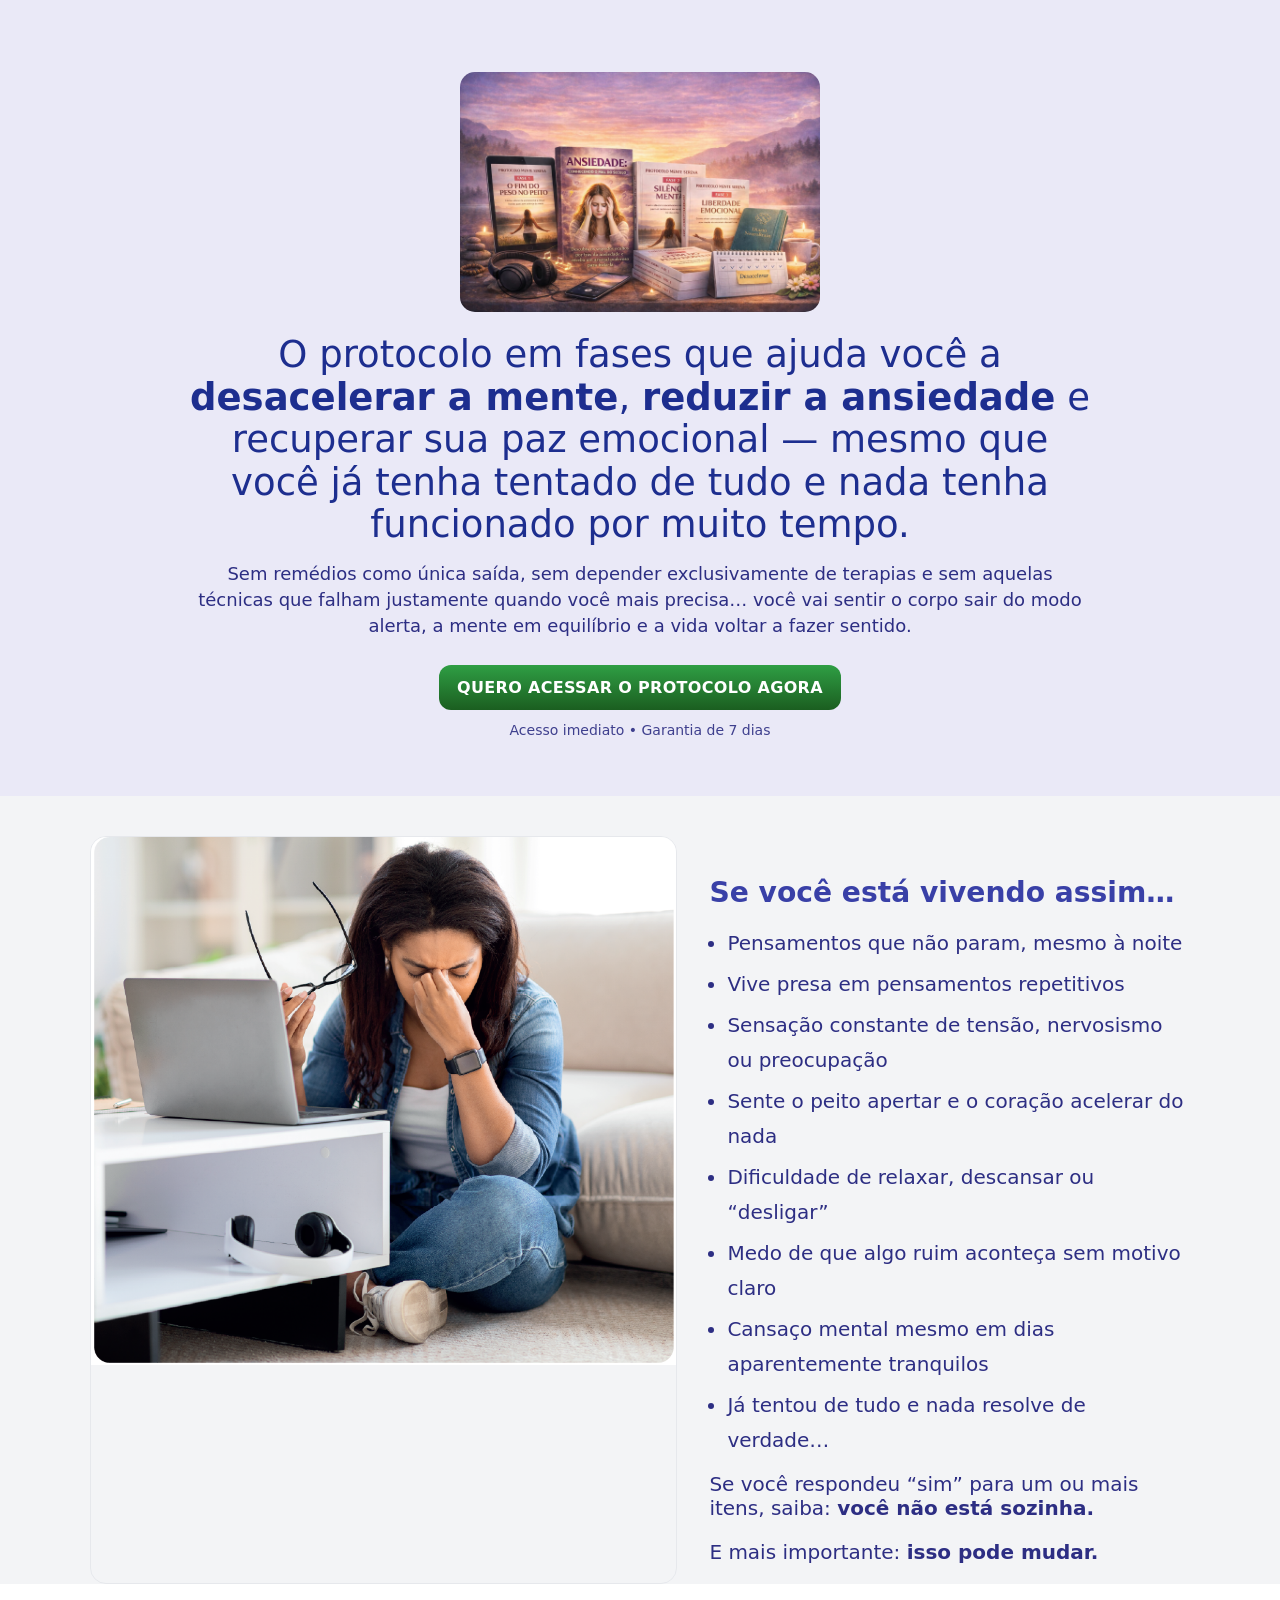
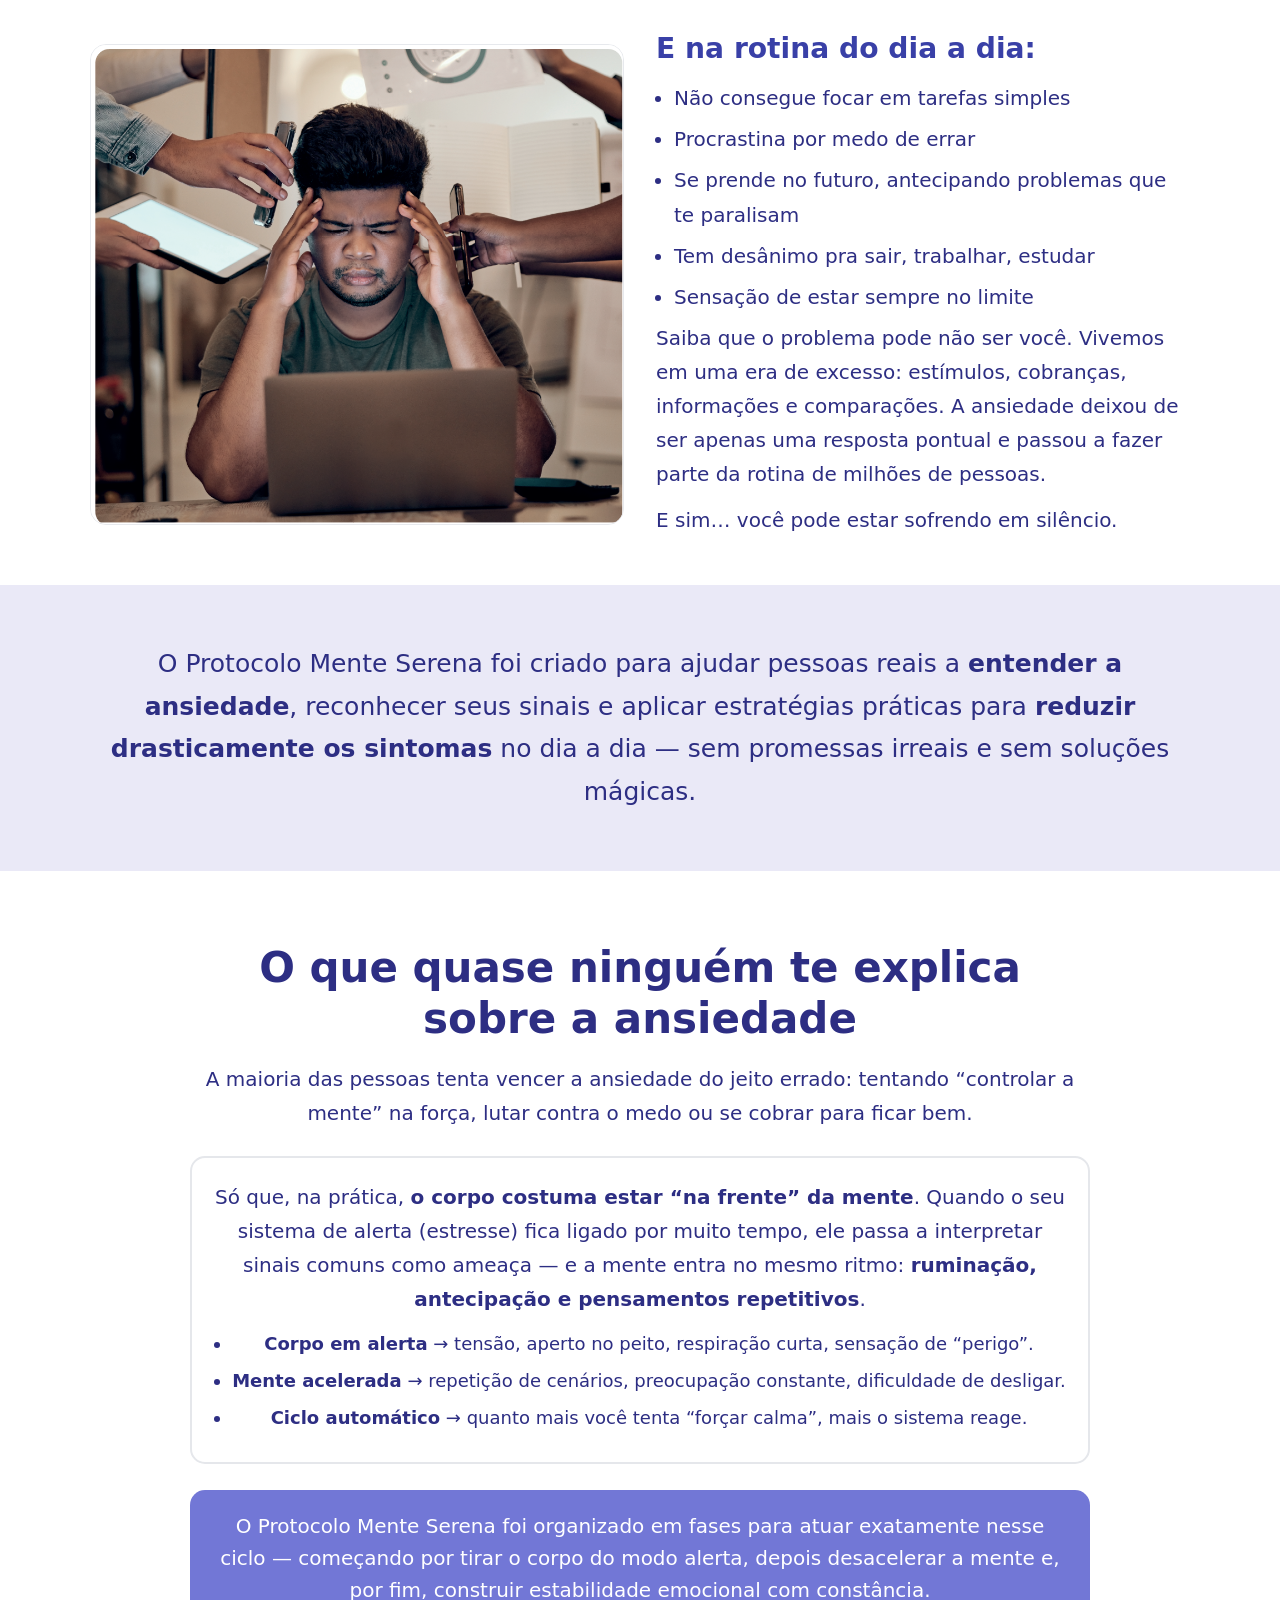
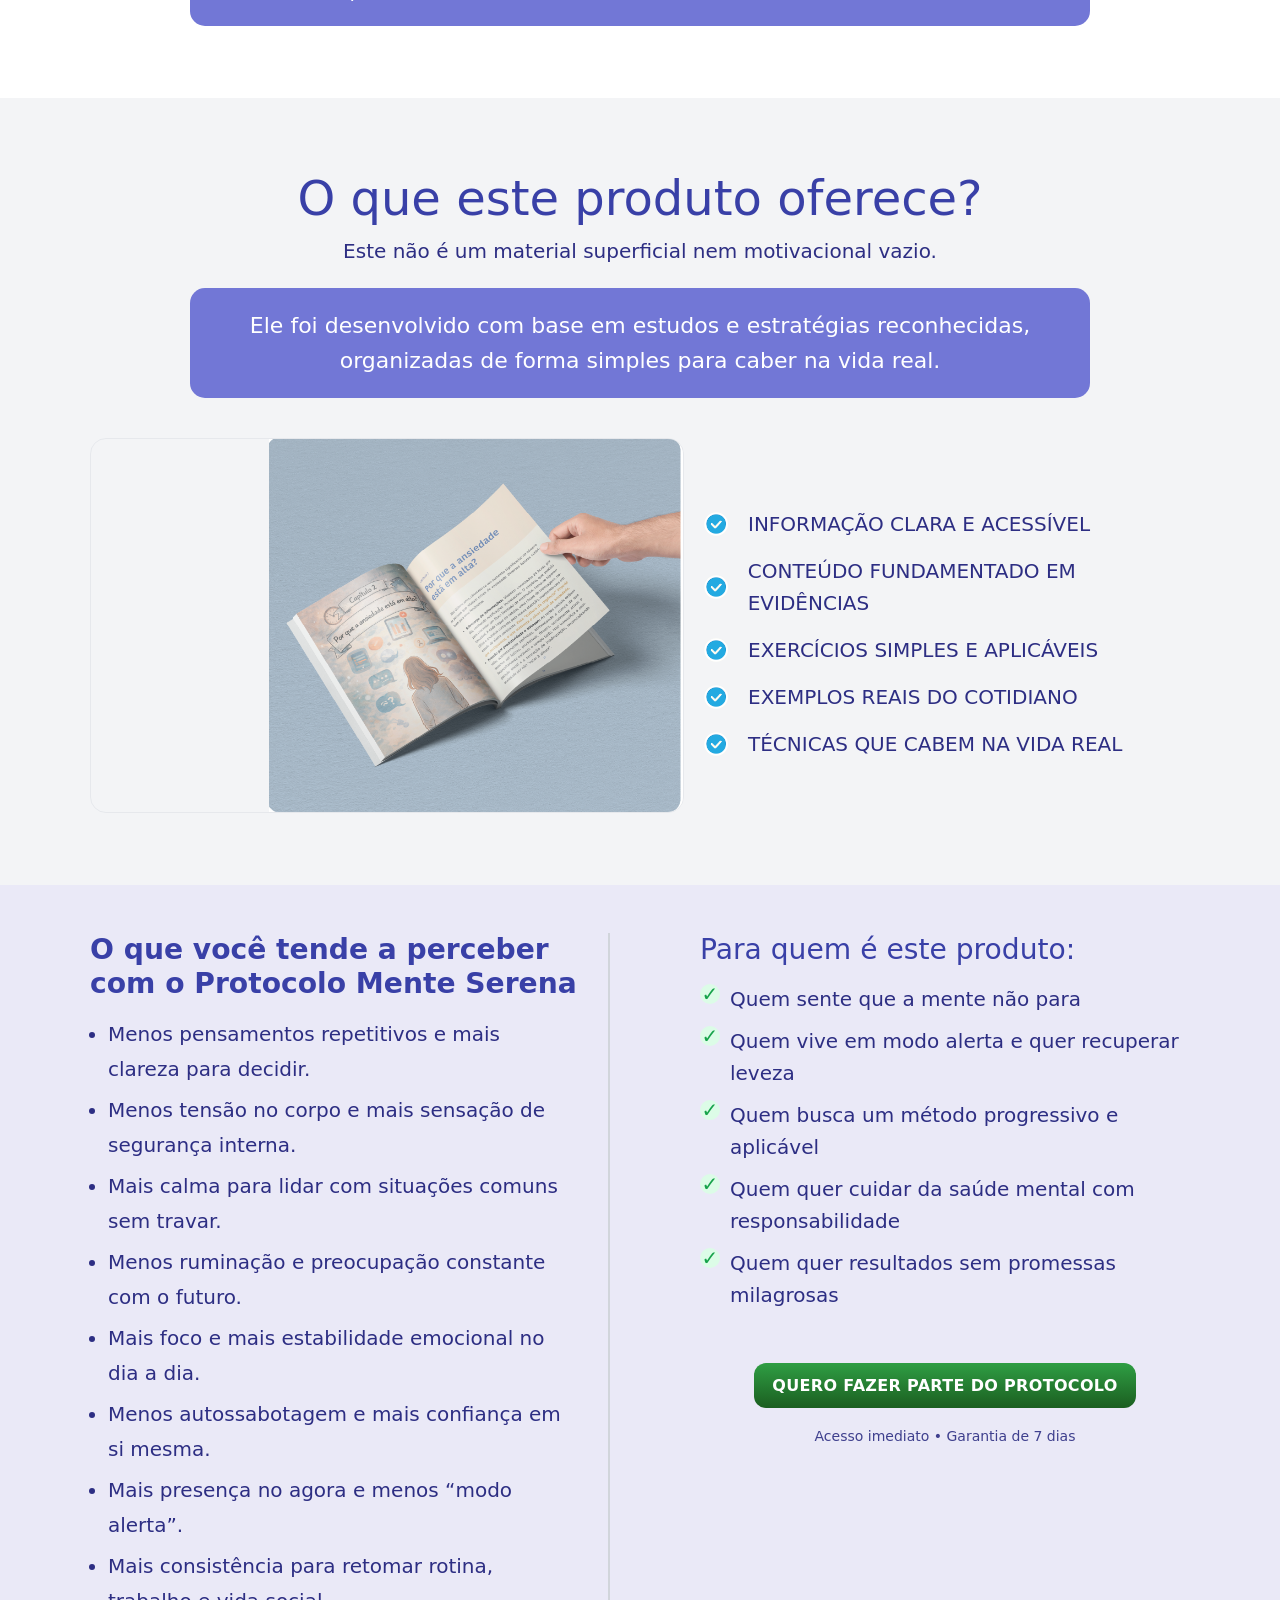
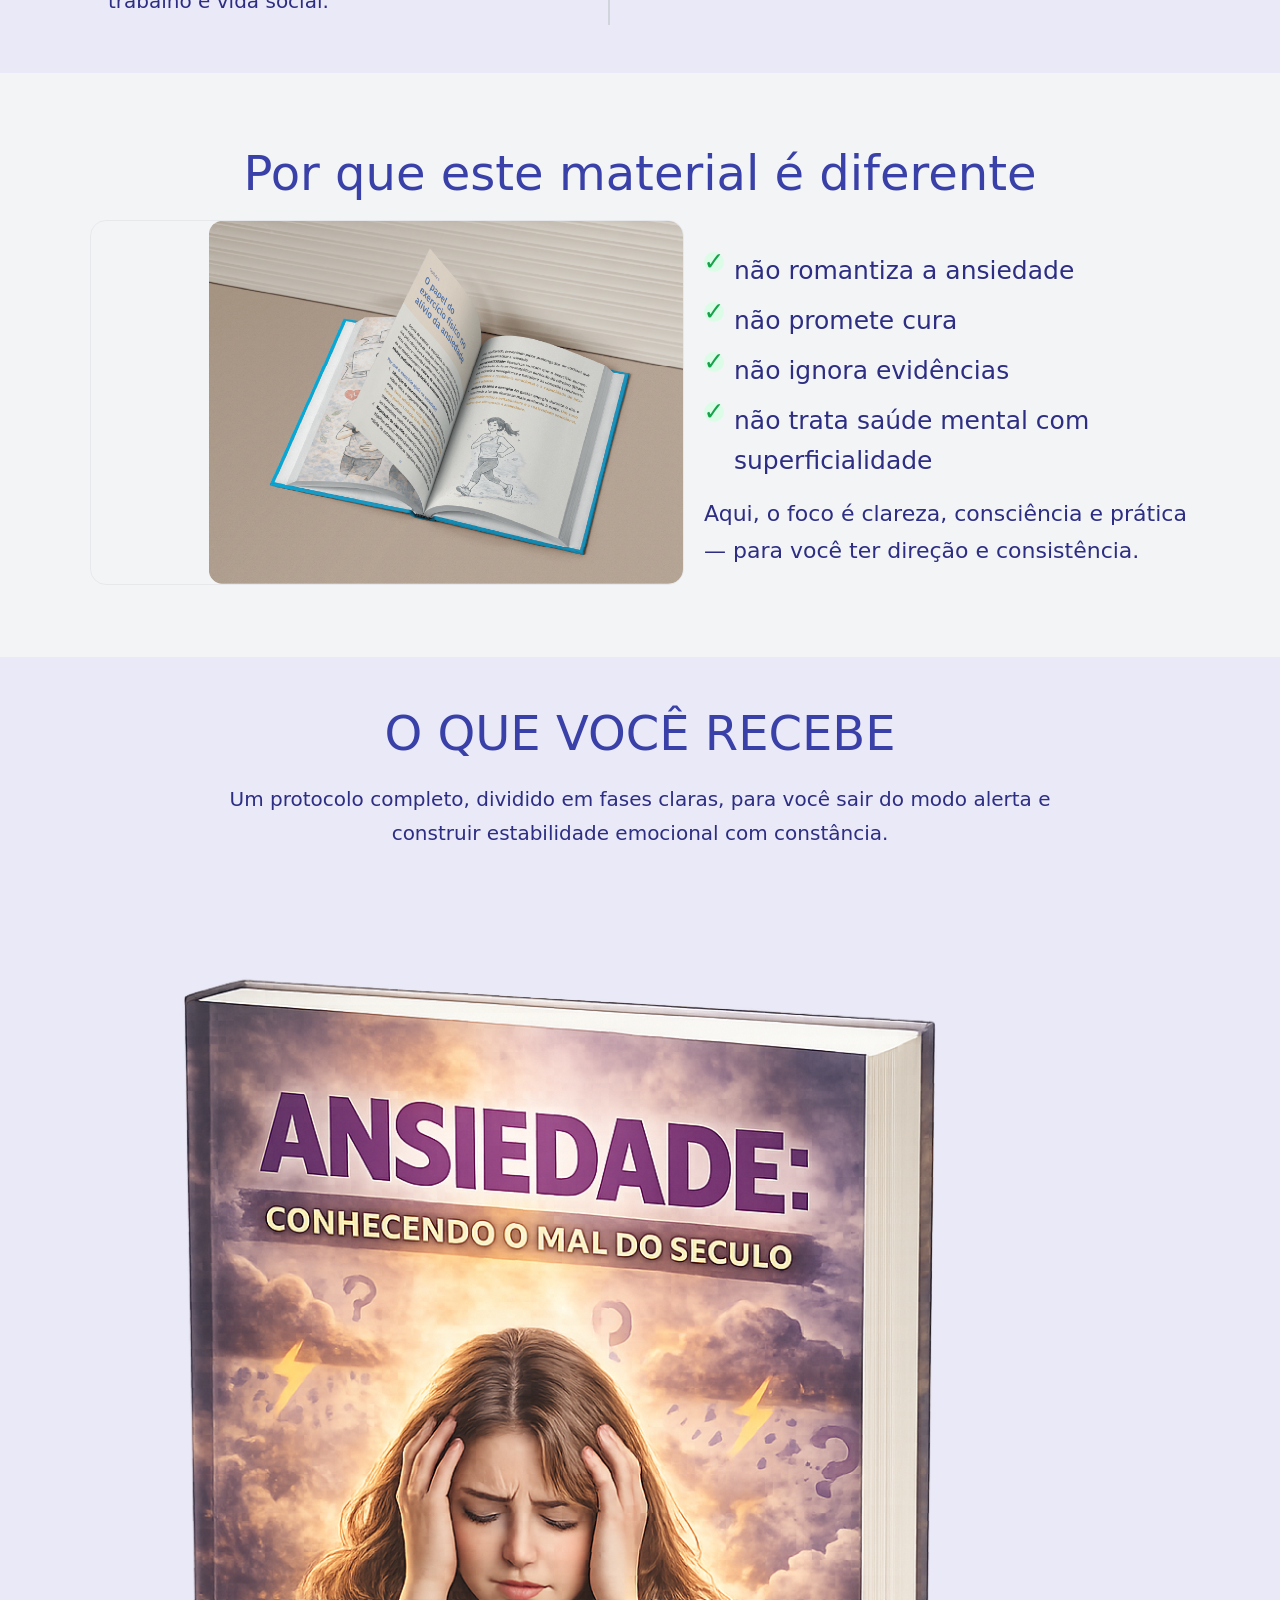
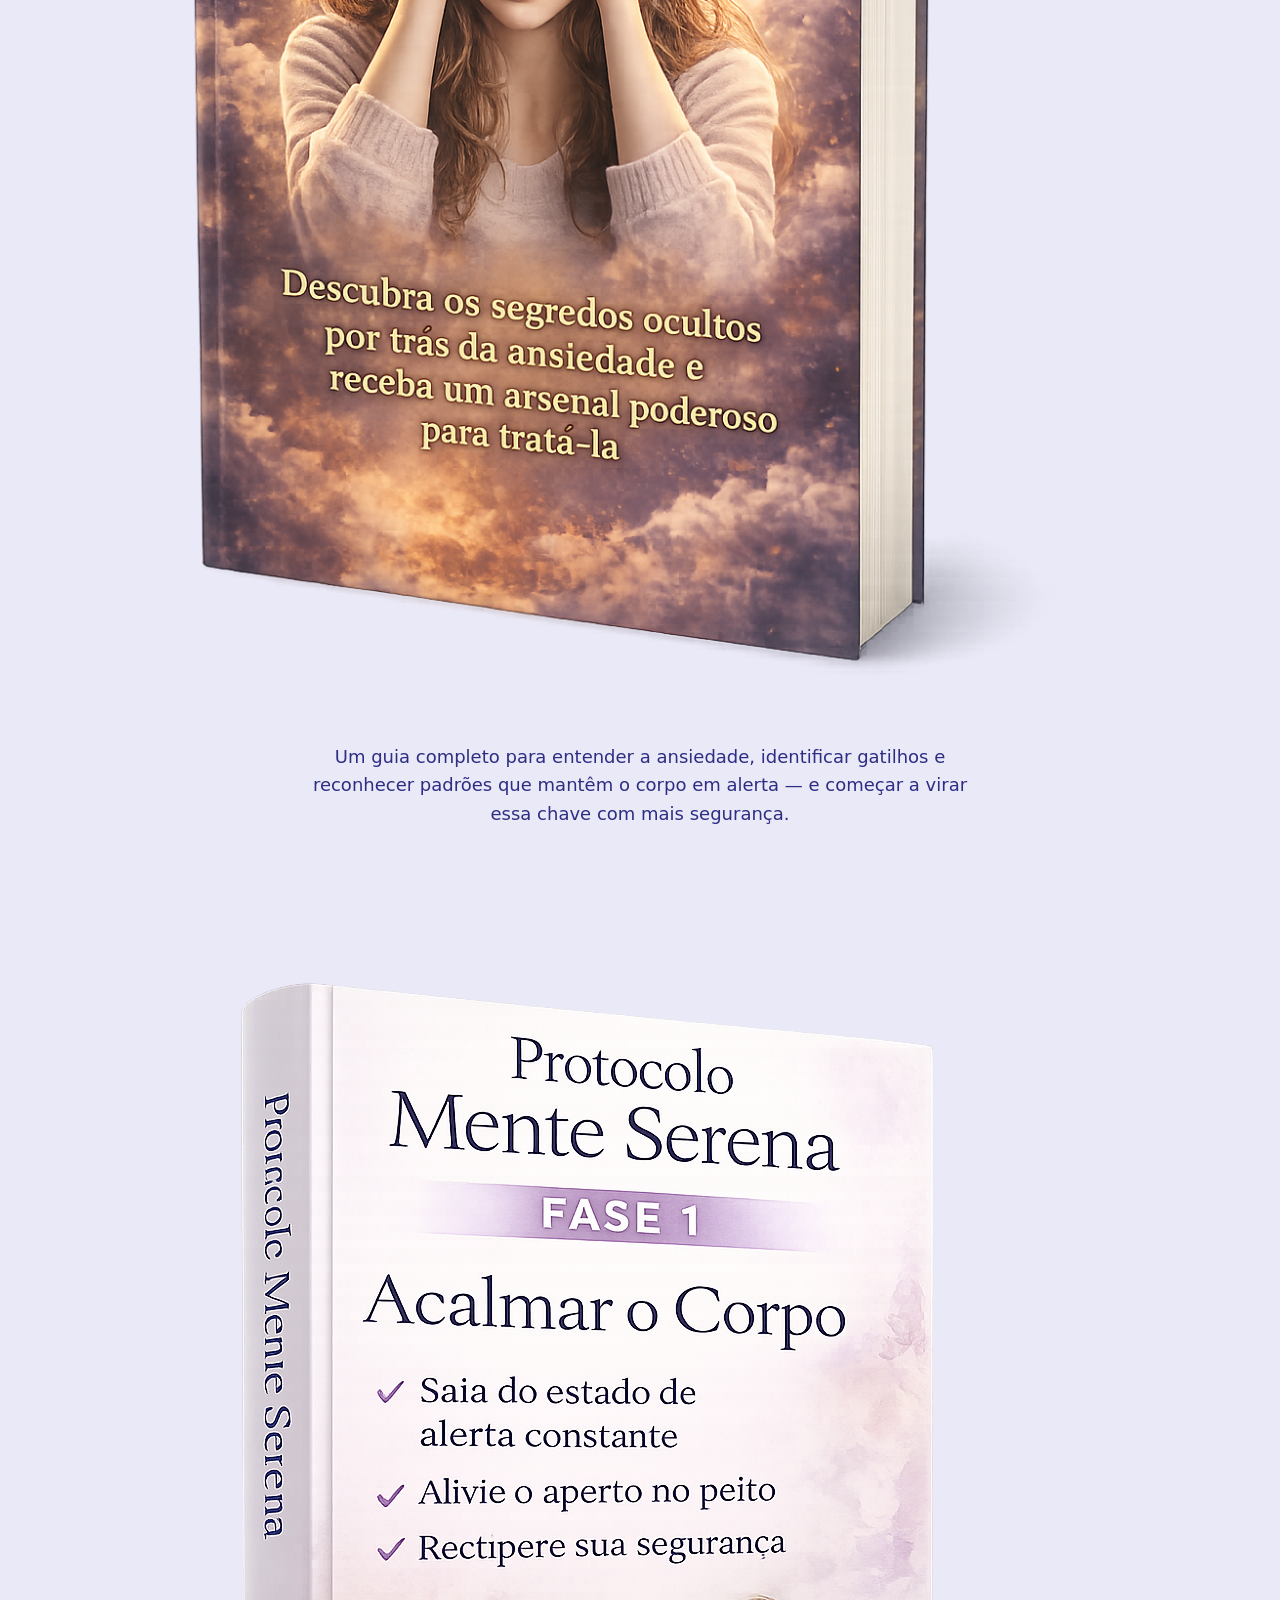
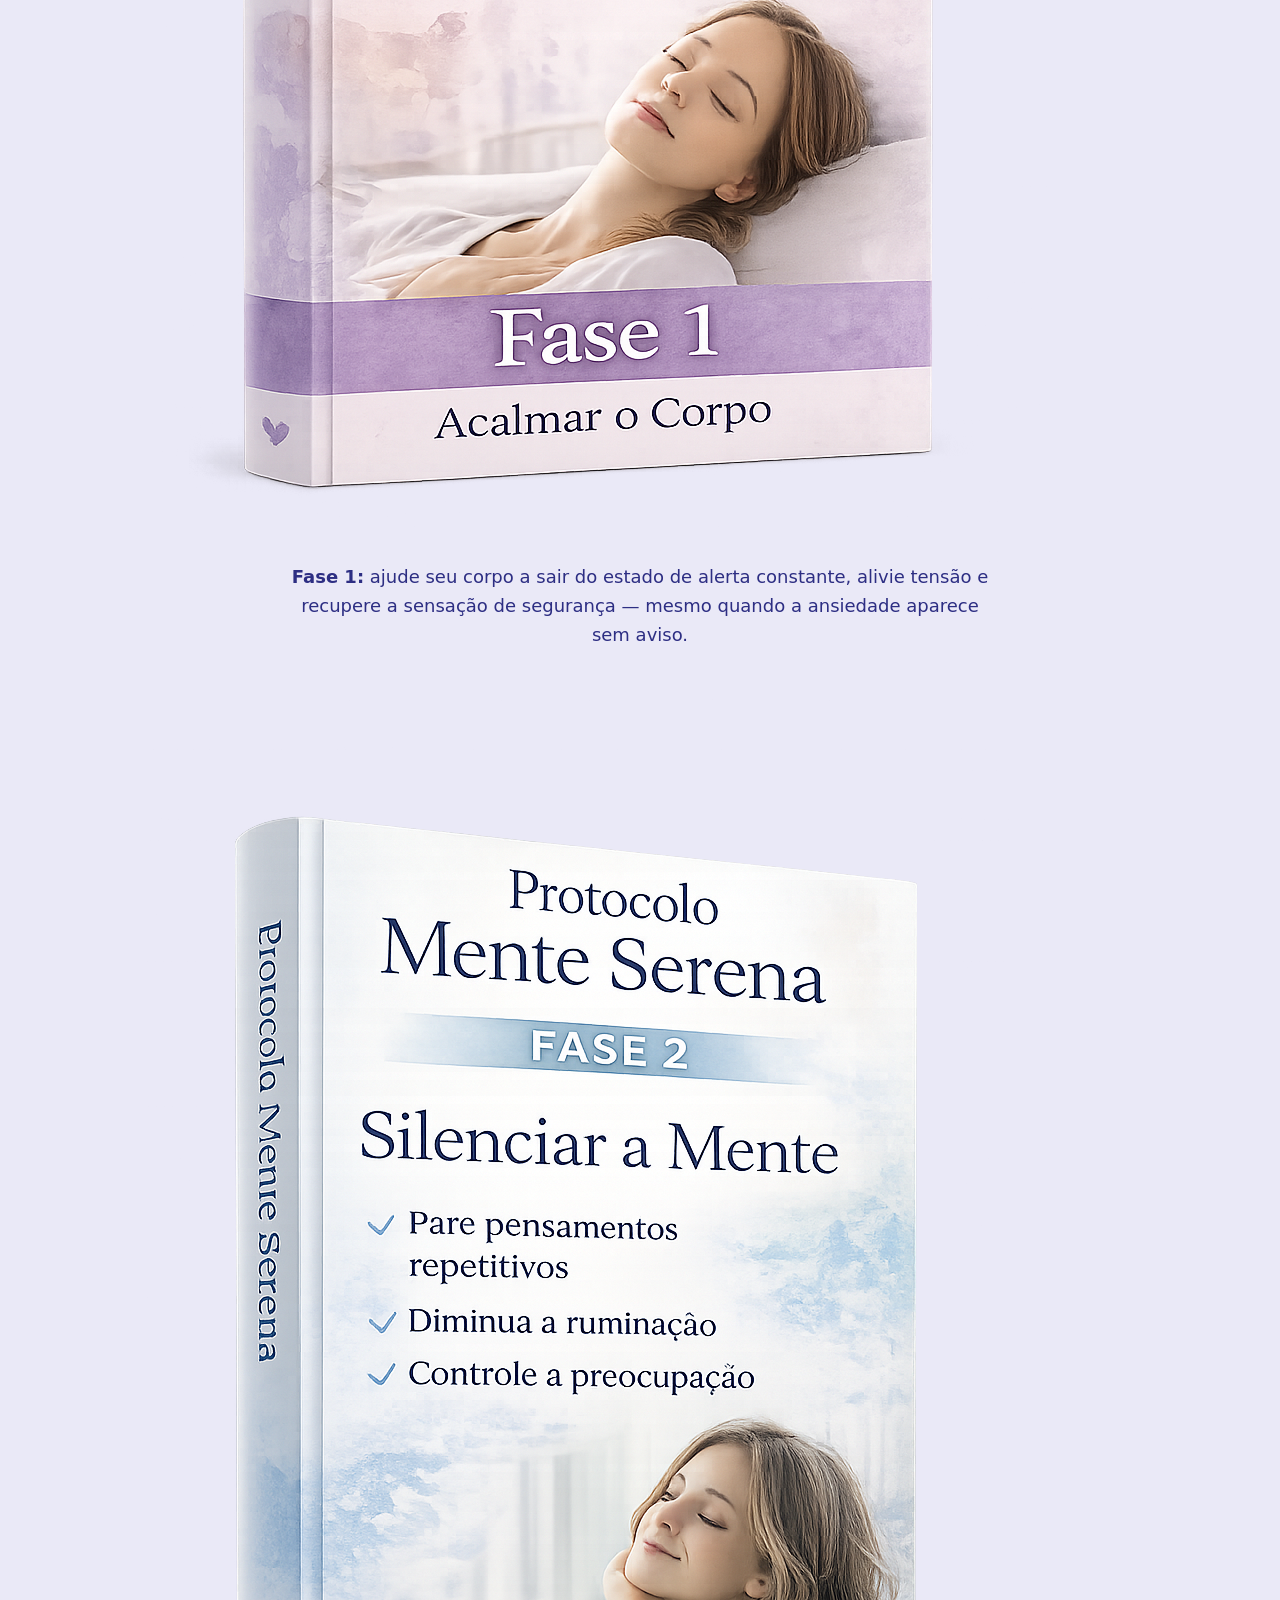
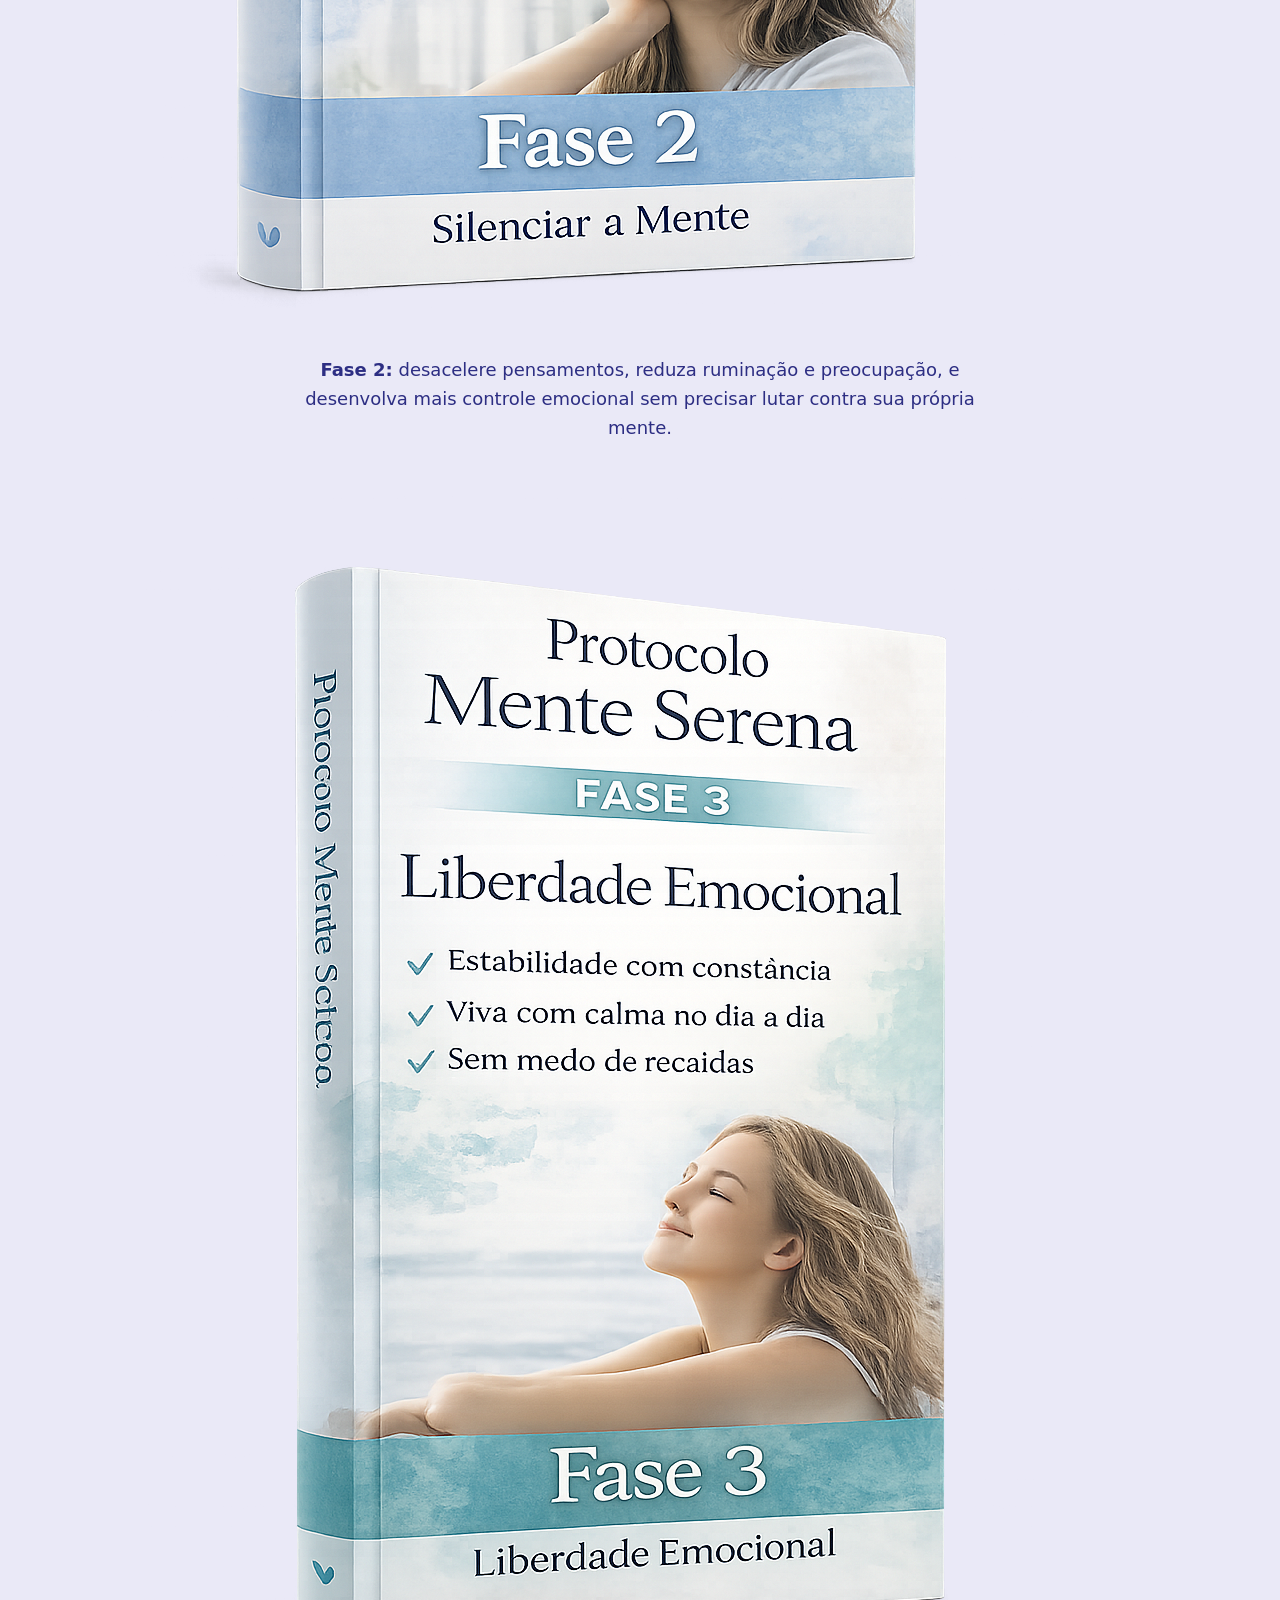
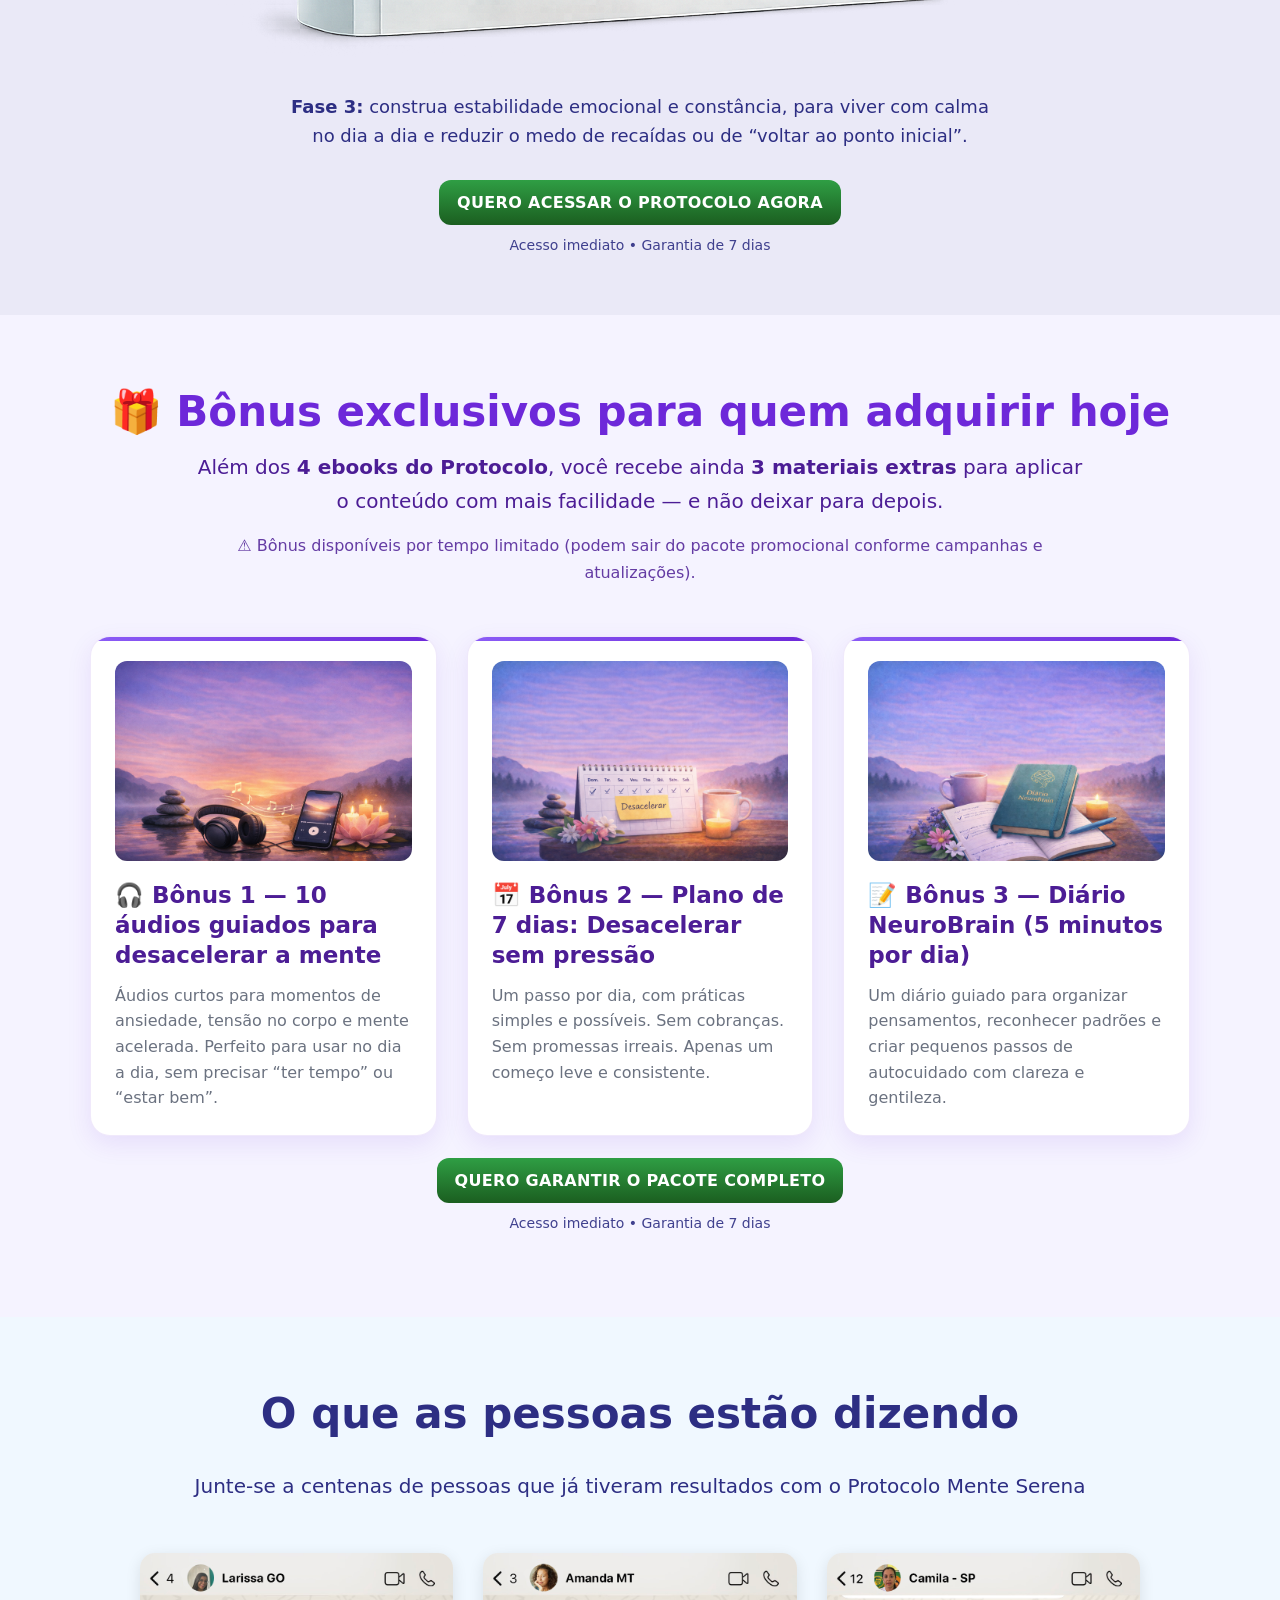
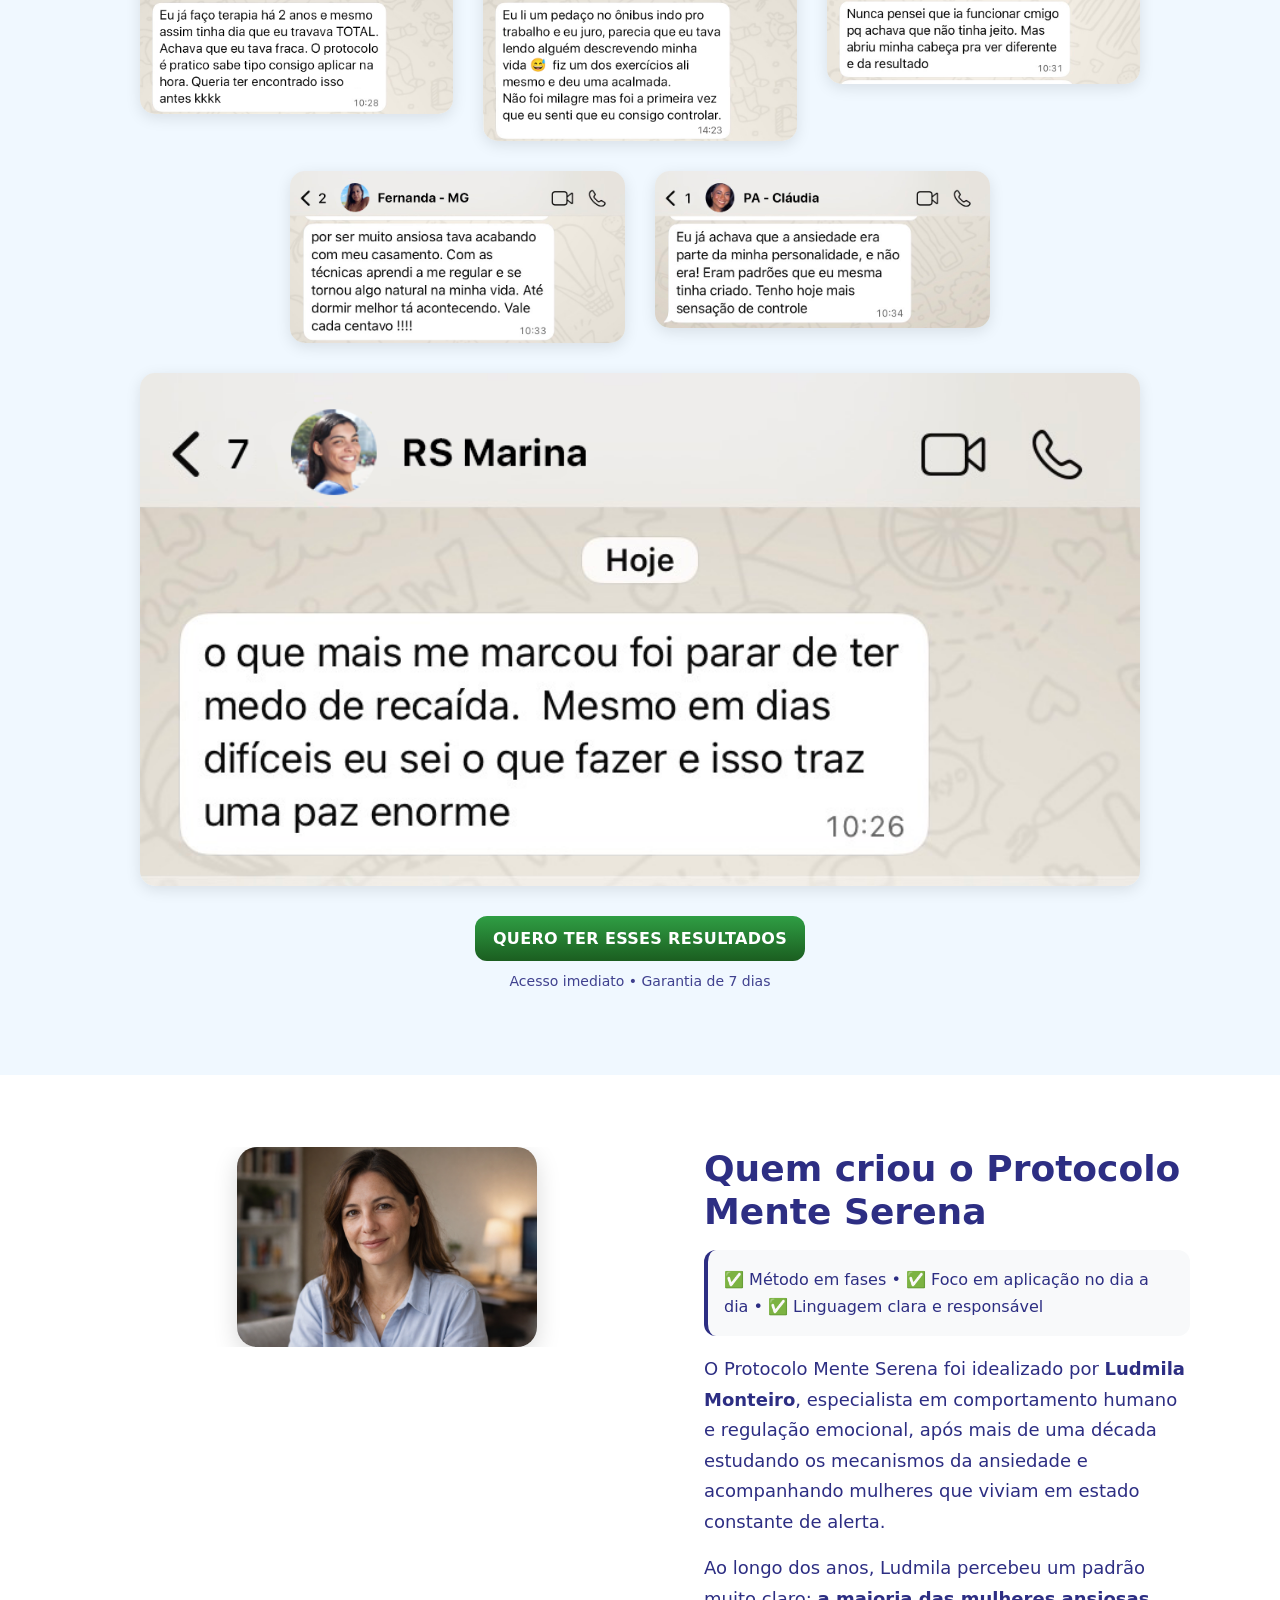
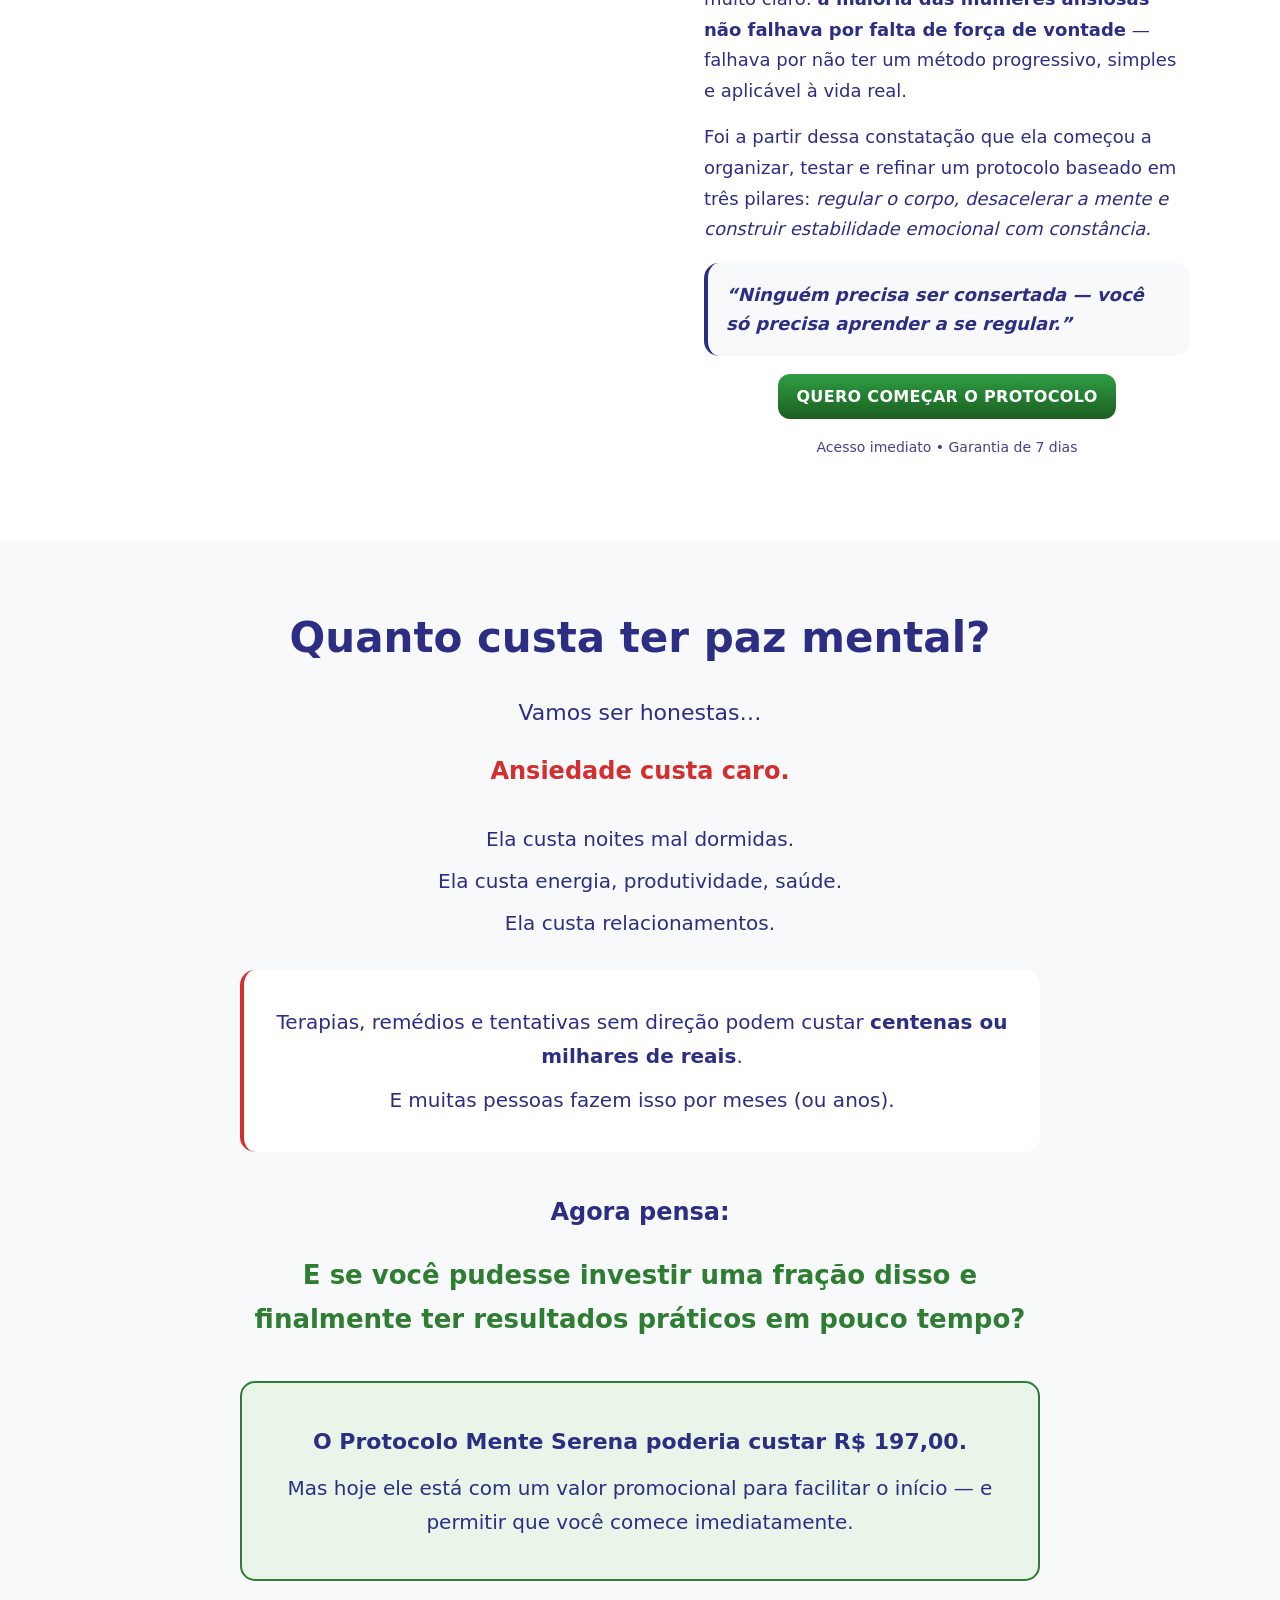
==== commit 9f2d7e4e: "feat: Finalizar migração de estilos inline para CSS externo - Migrar estilos inline restantes das se" ====
--- a/index.html
+++ b/index.html
@@ -488,8 +488,7 @@
         O que as pessoas estão dizendo
       </h2>
       <p class="p" style="font-size: 20px; text-align: center; margin-bottom: 50px; color: #2d2e83; font-weight: 400;">
-        Resultados reais de quem aplicou o Protocolo Mente Serena no dia a dia
-      </p>
+        Junte-se a centenas de pessoas que já tiveram resultados com o Protocolo Mente Serena    </p>
 
       <!-- PRIMEIRA LINHA (3 no desktop / 1 no mobile) -->
       <div class="depoimentos-grid-3">
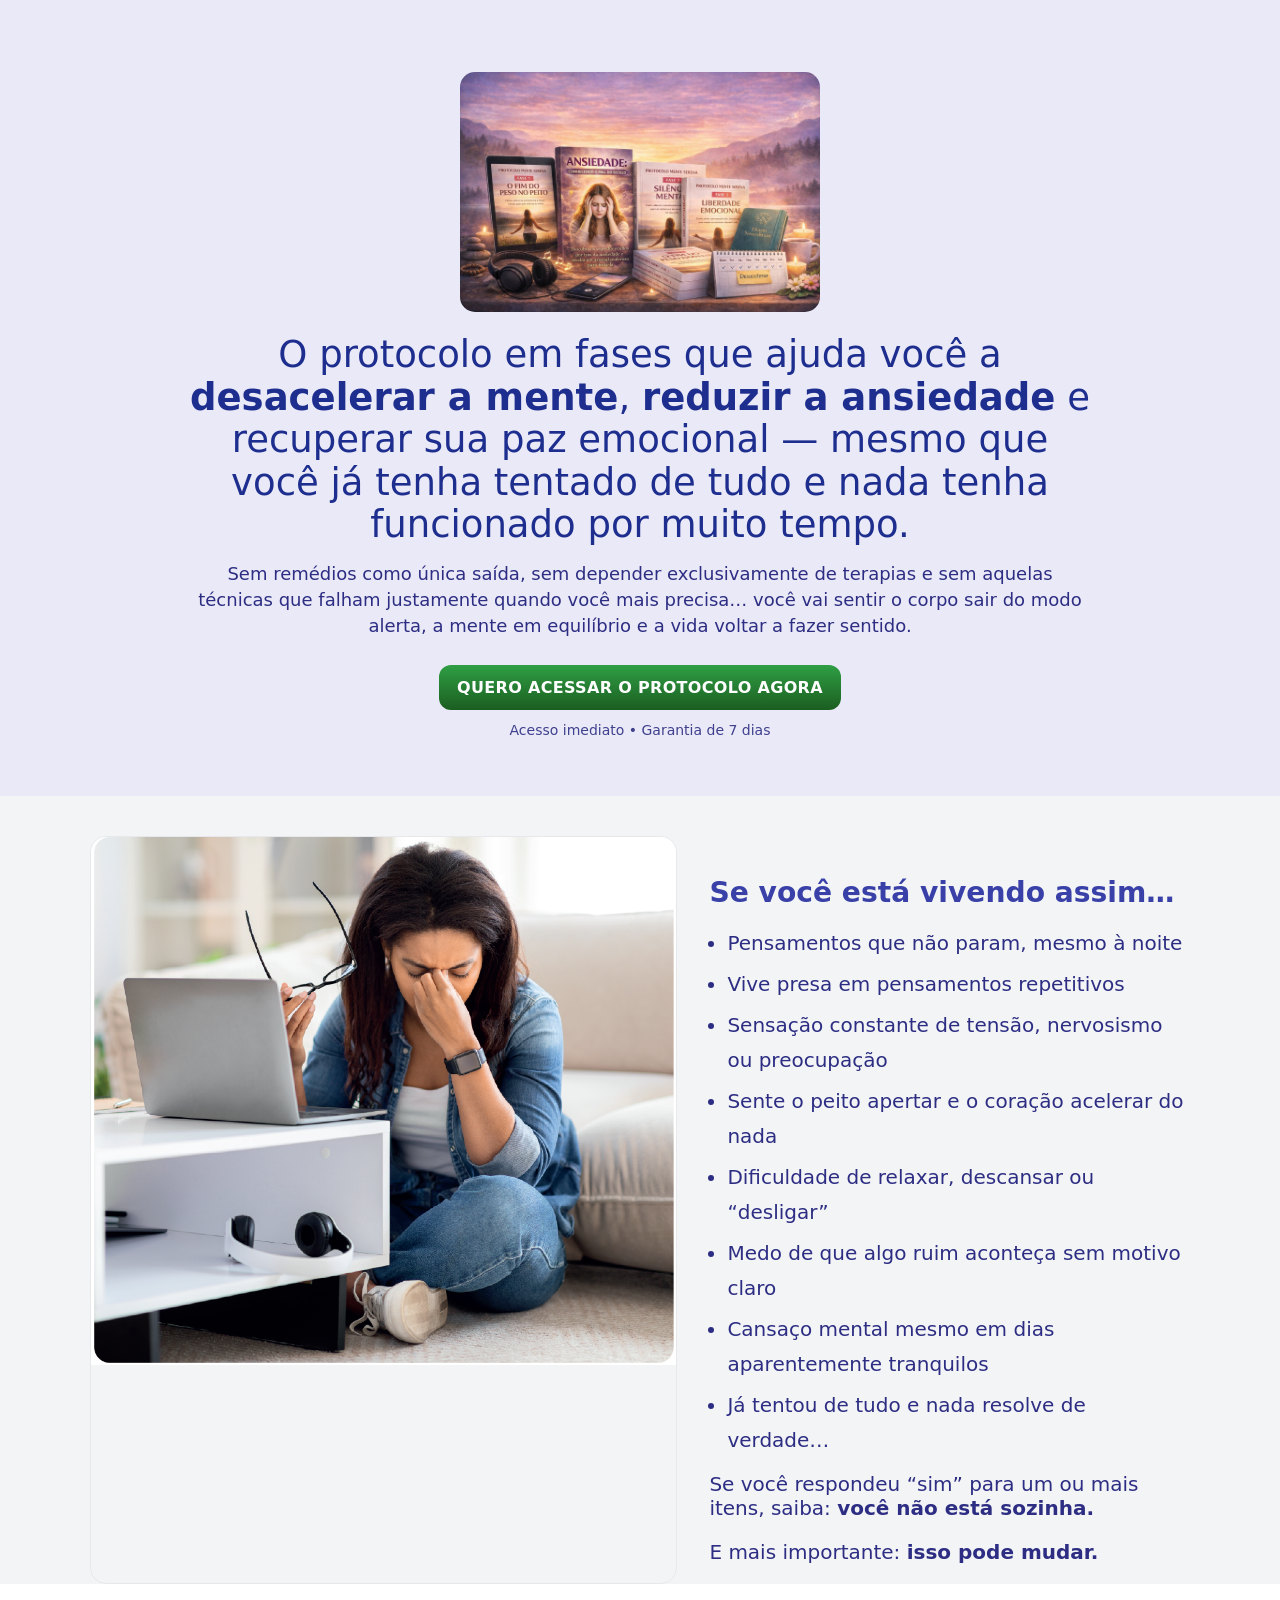
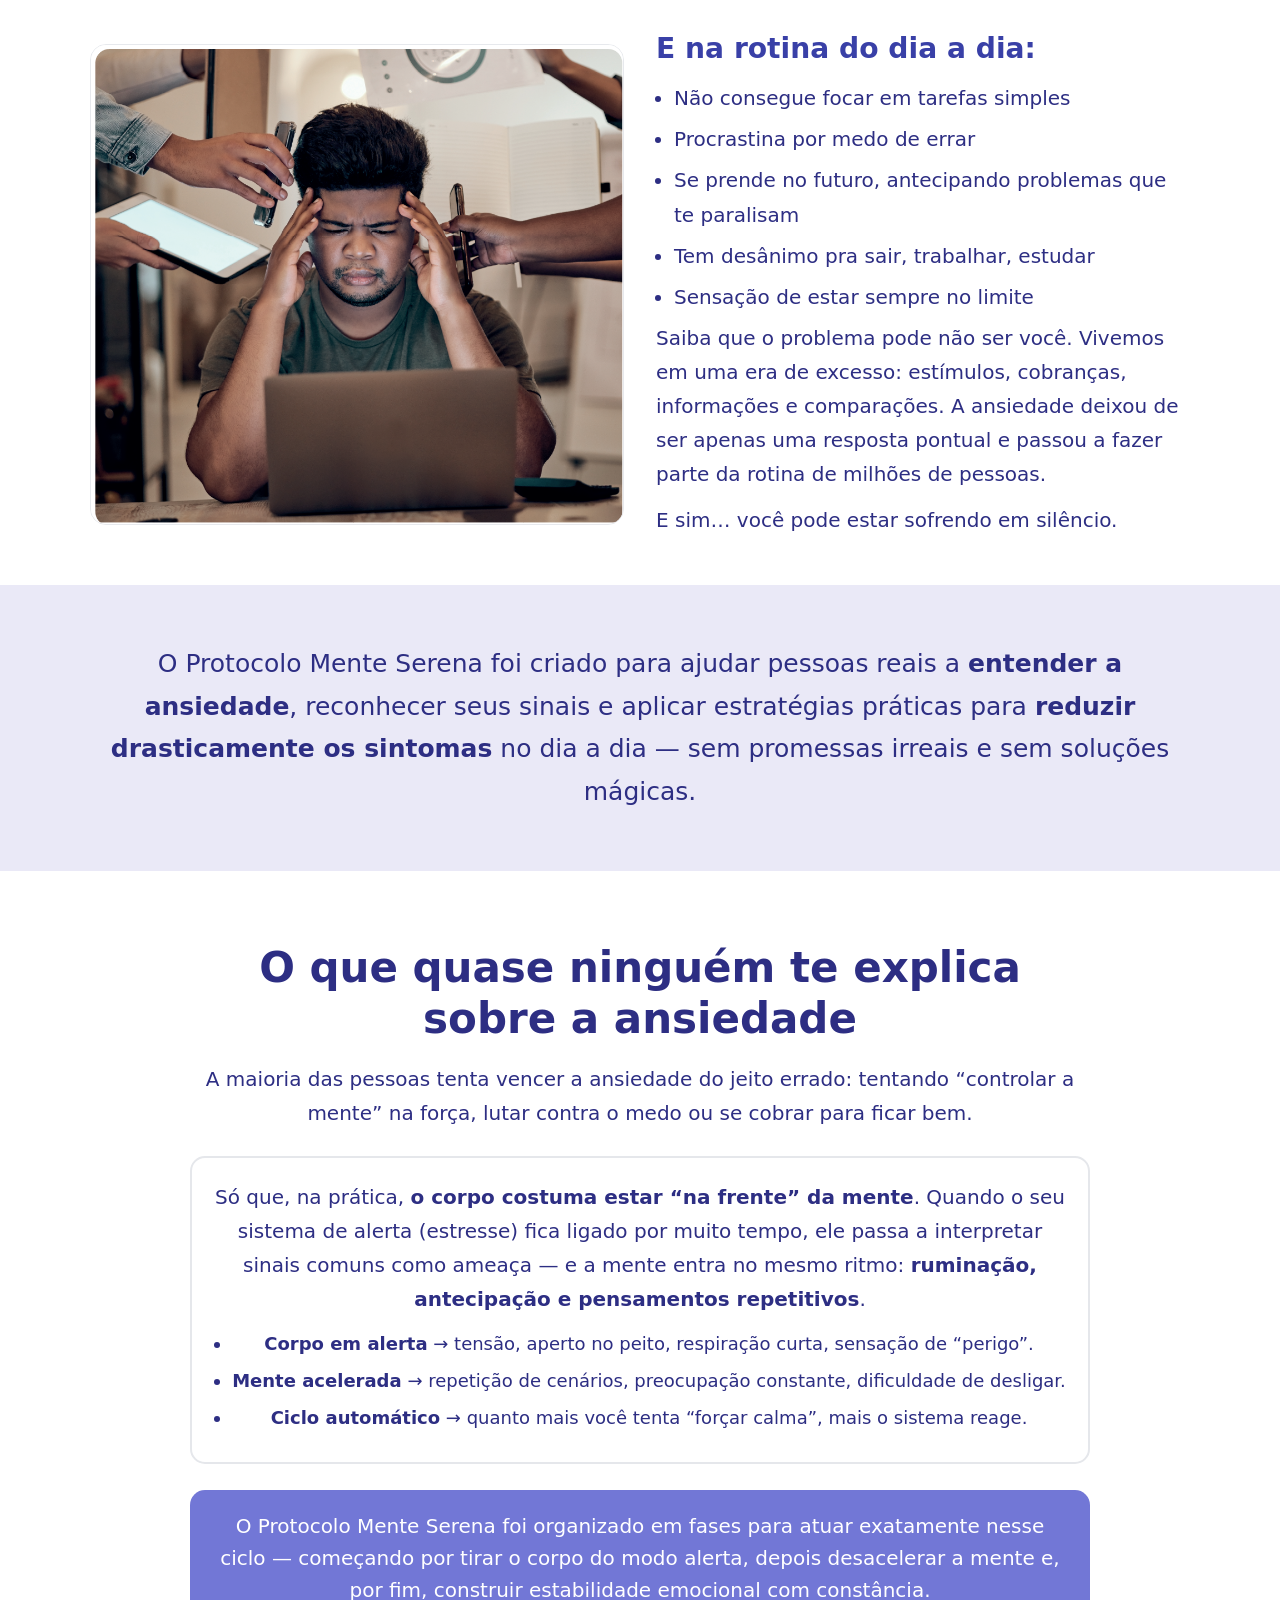
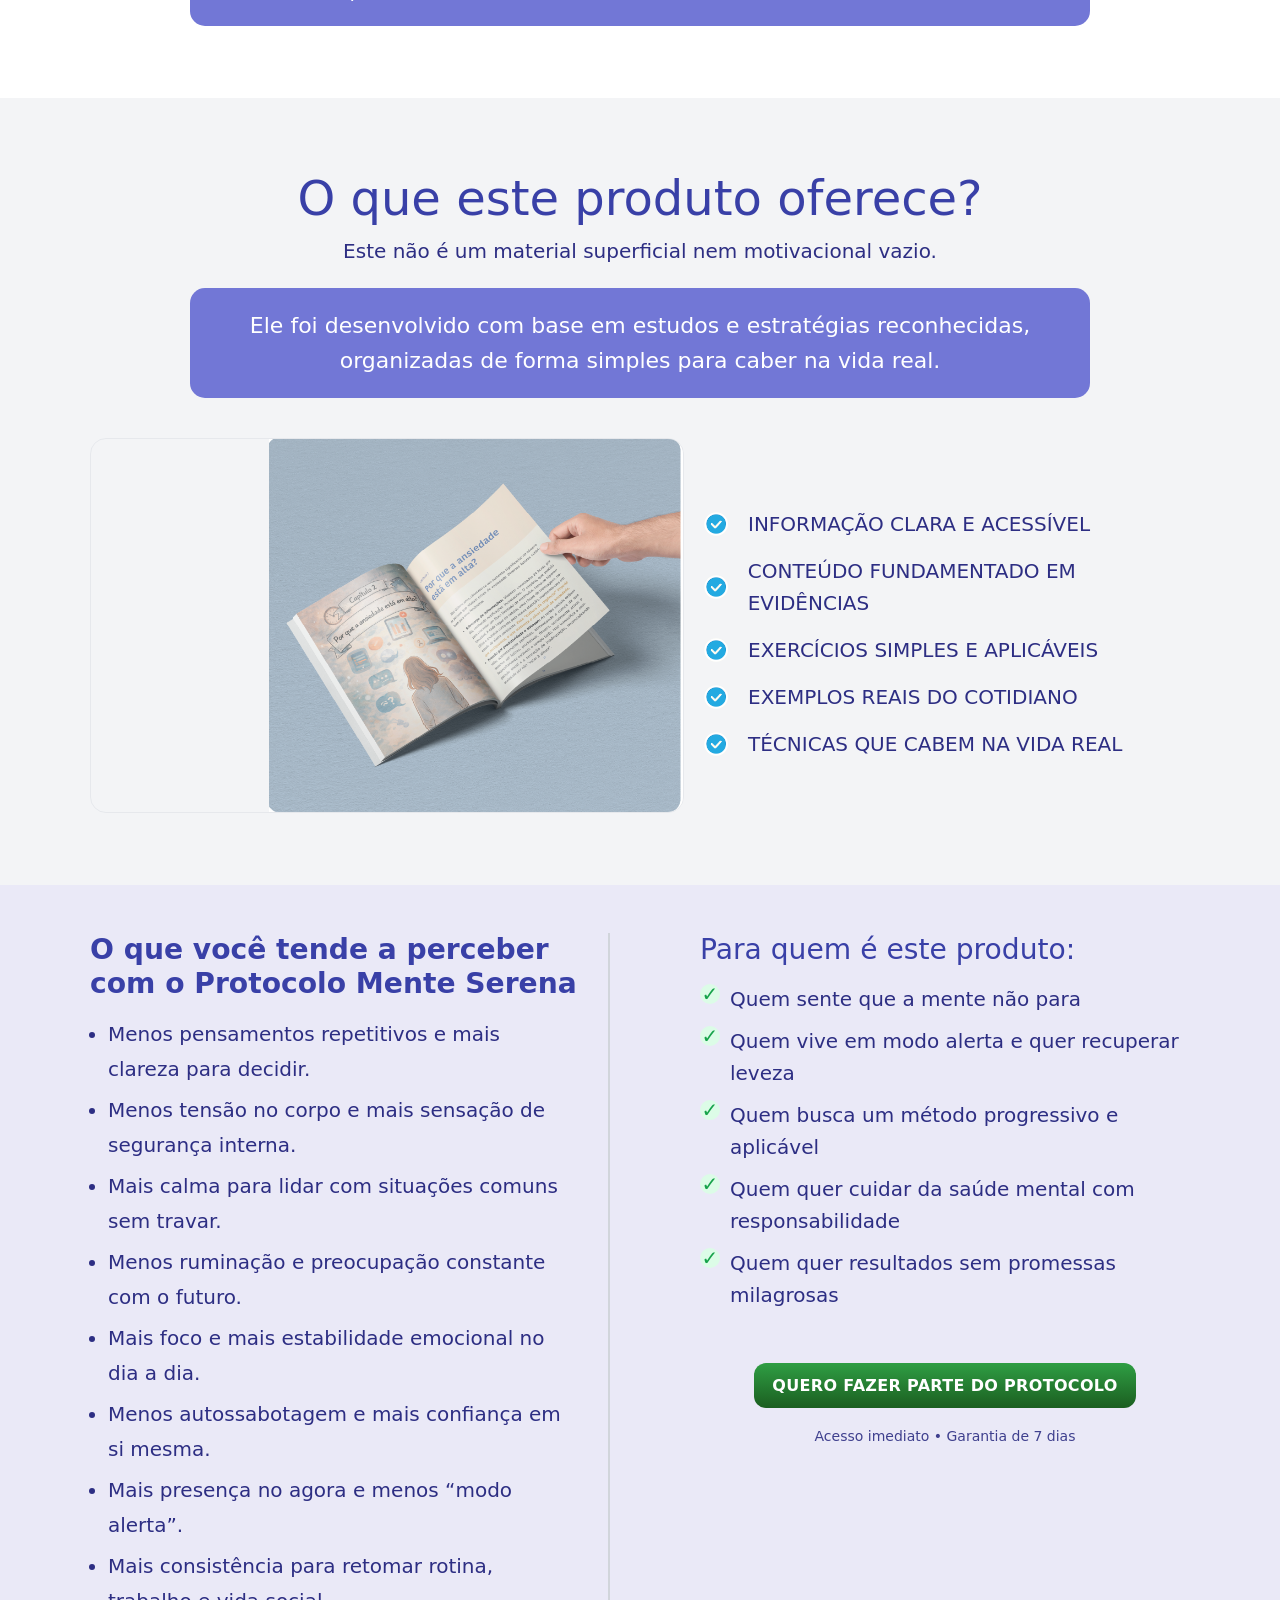
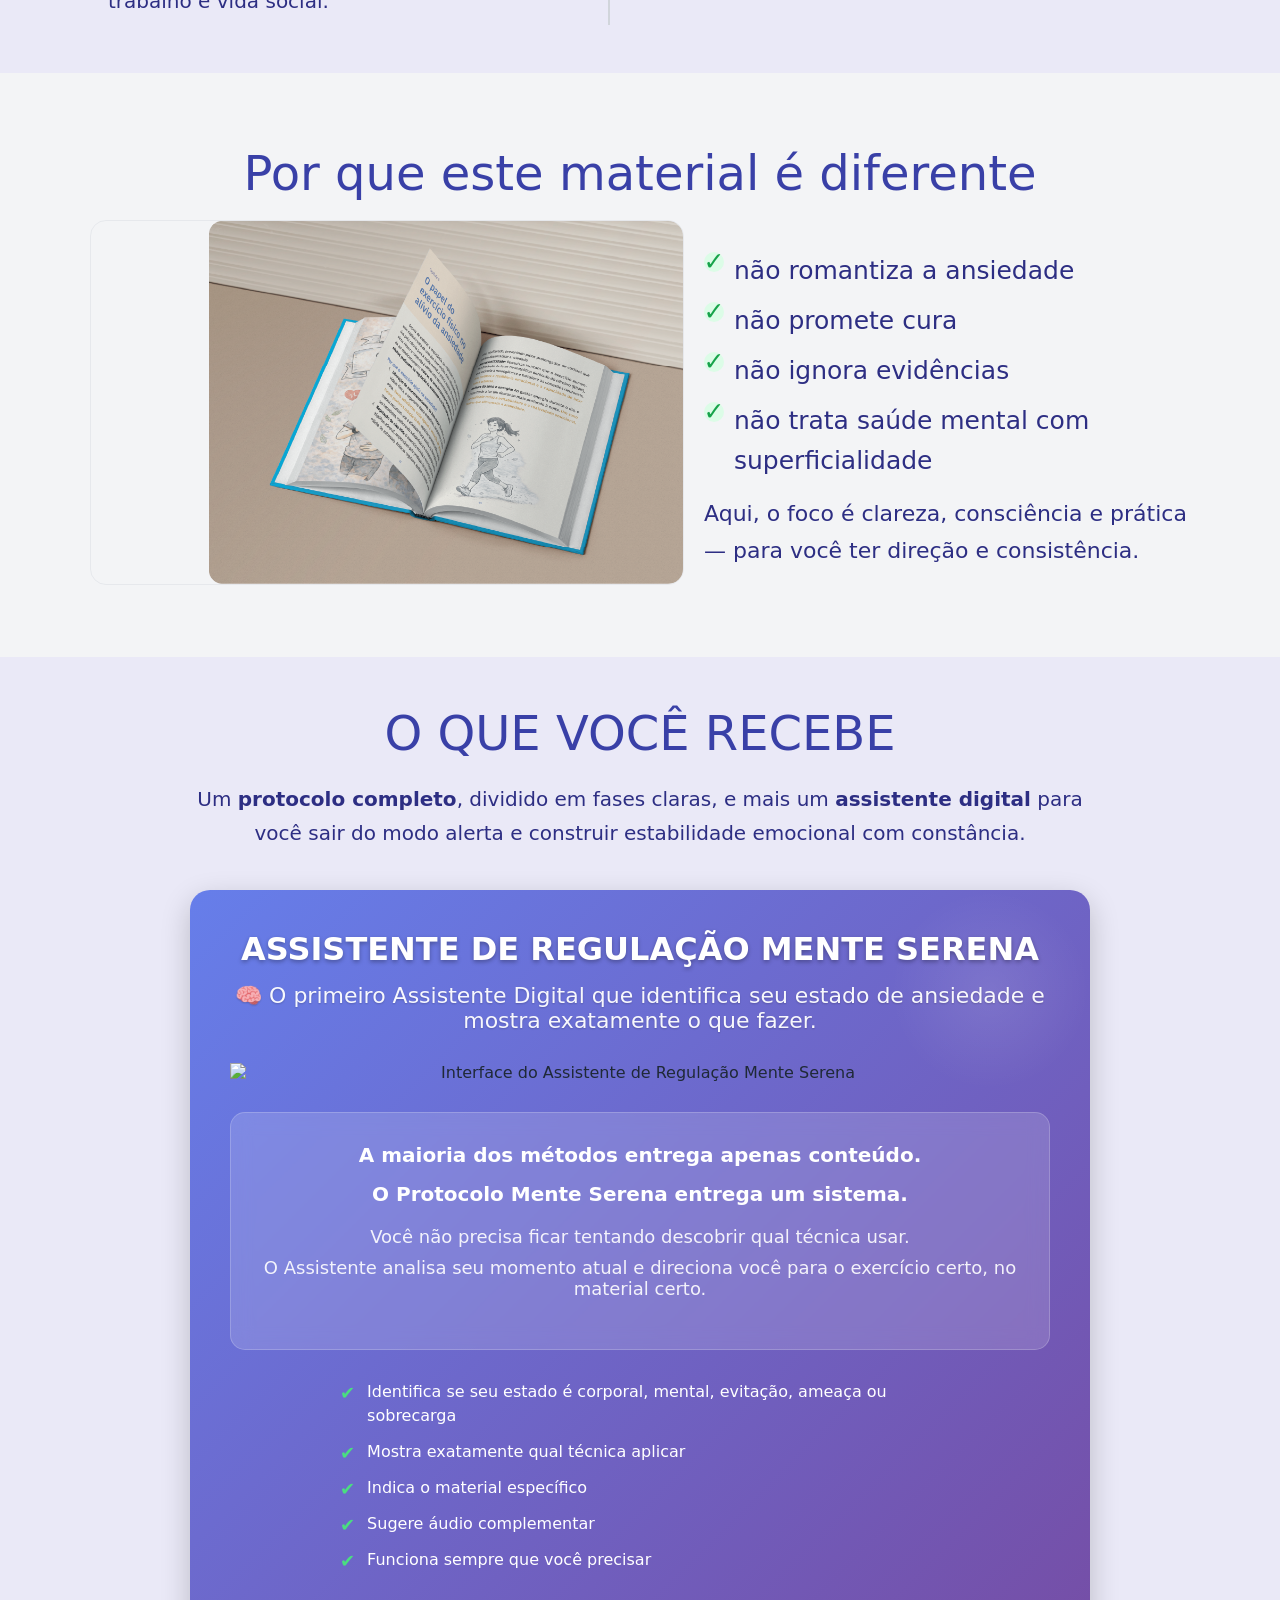
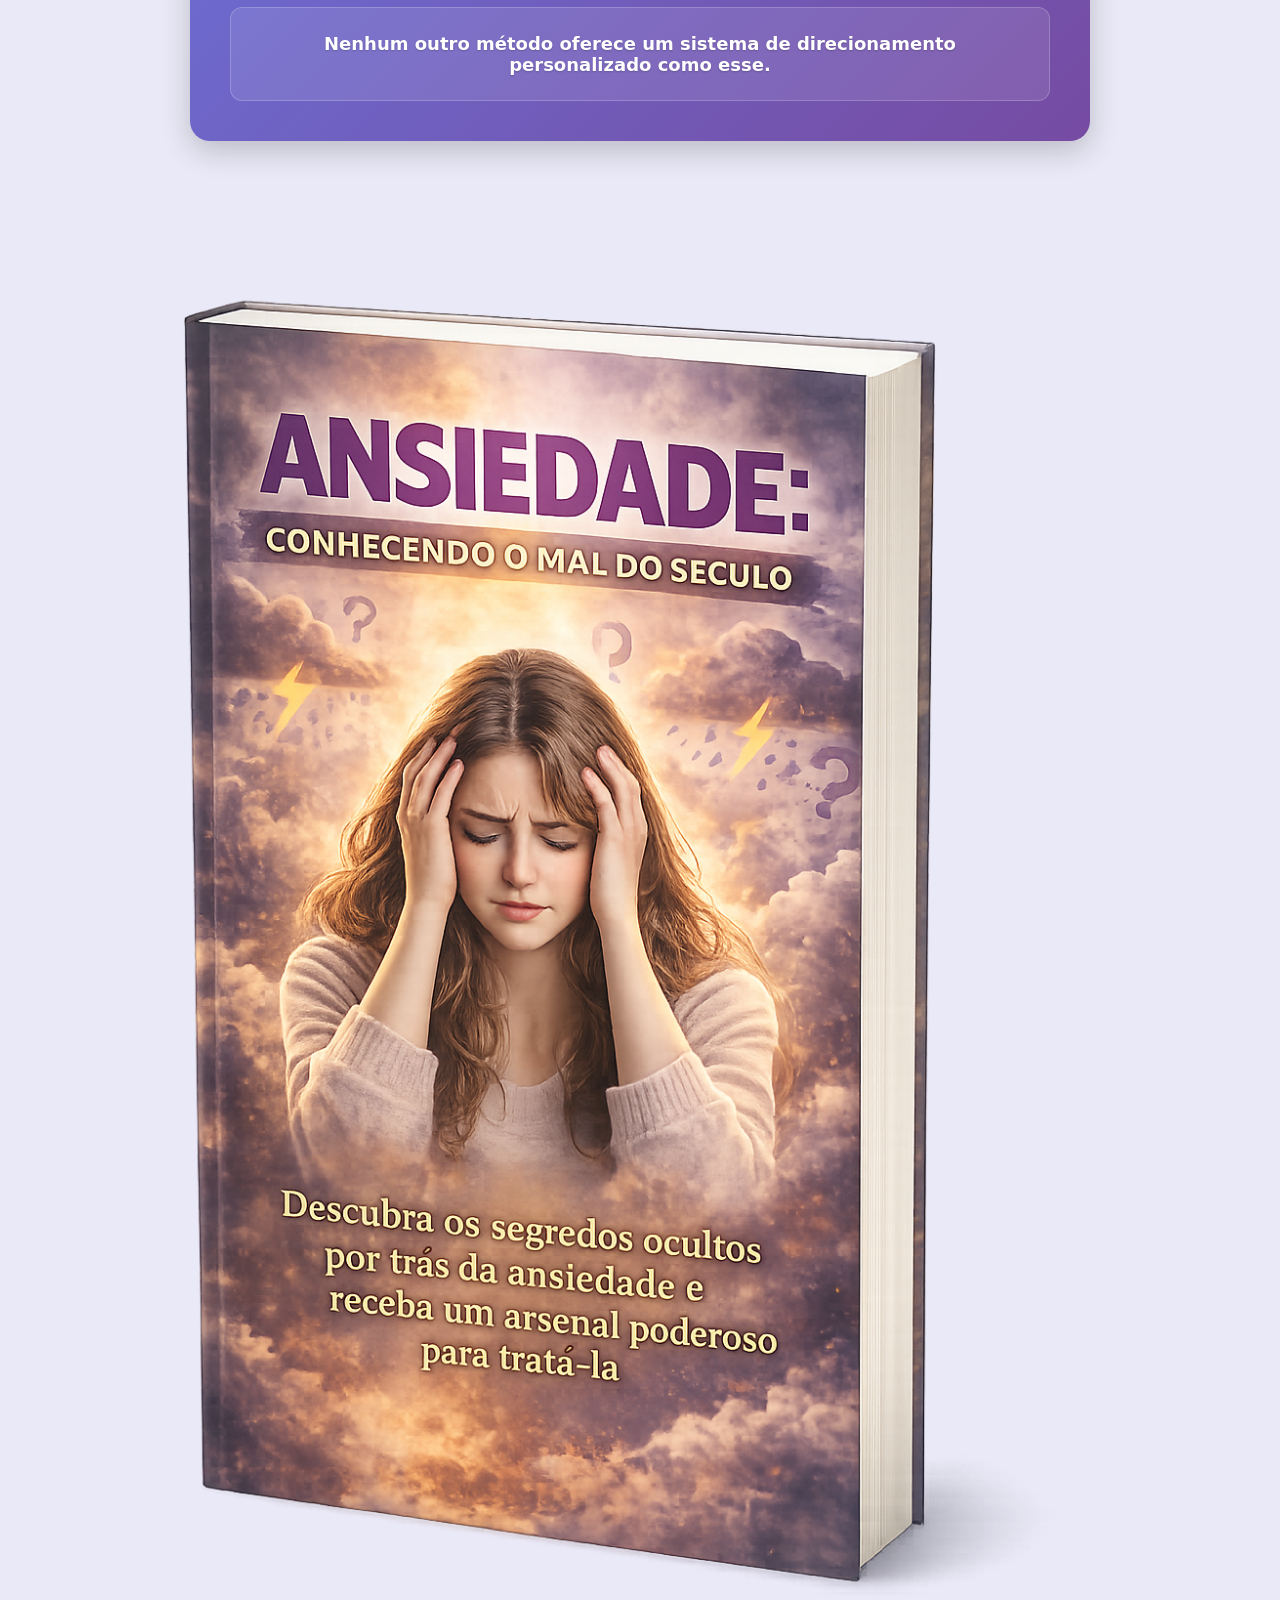
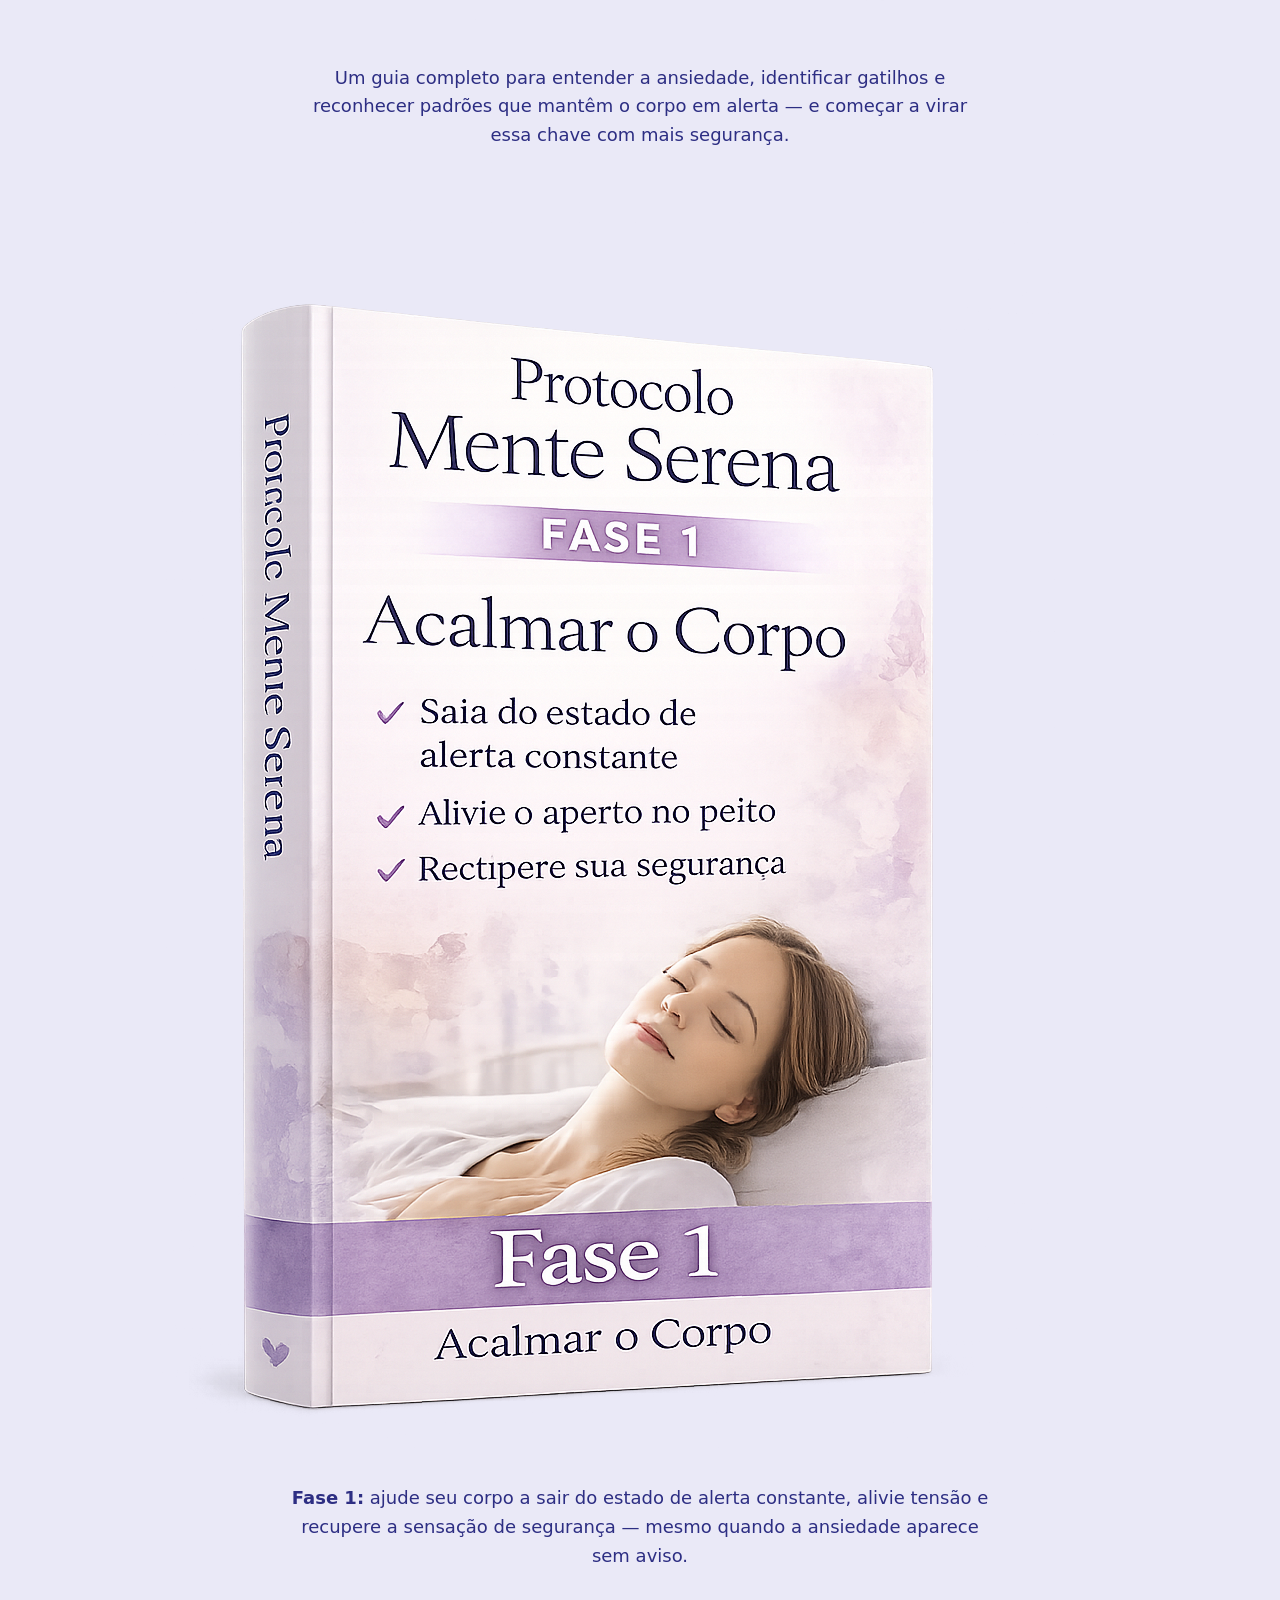
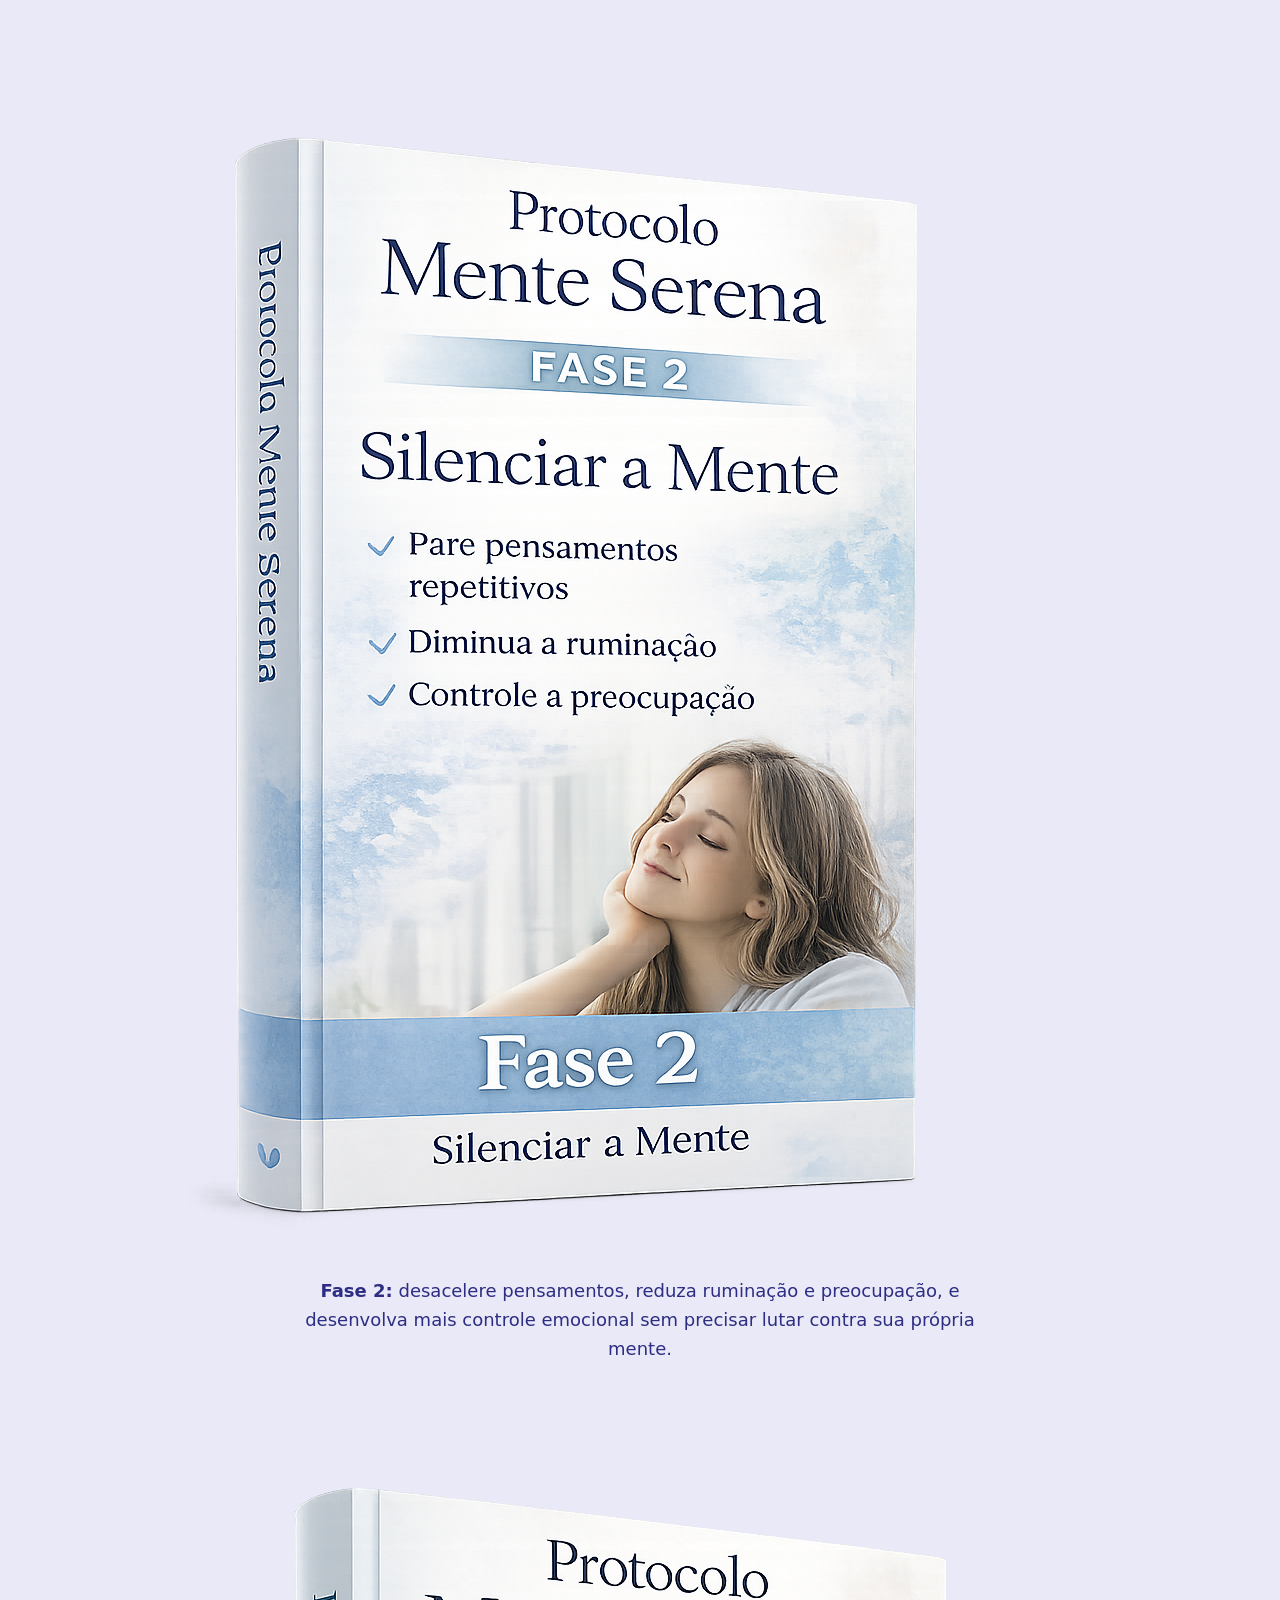
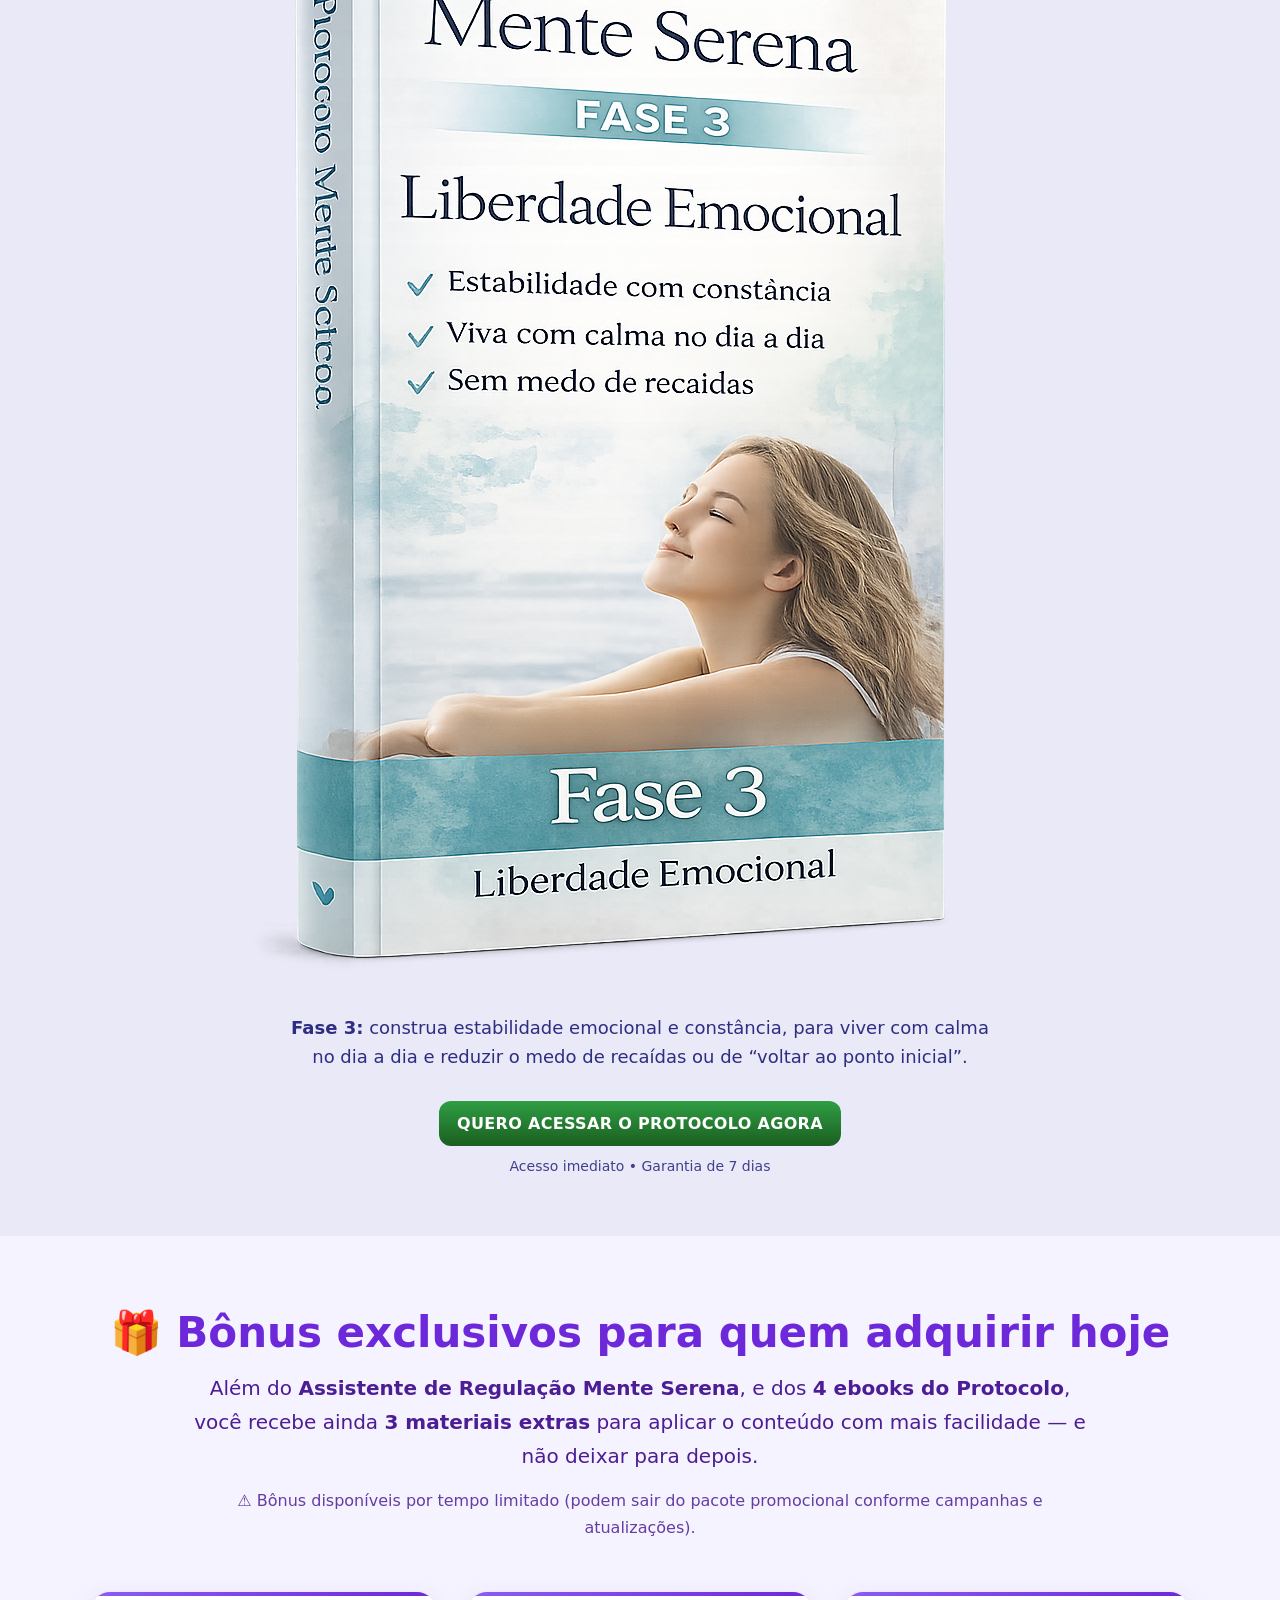
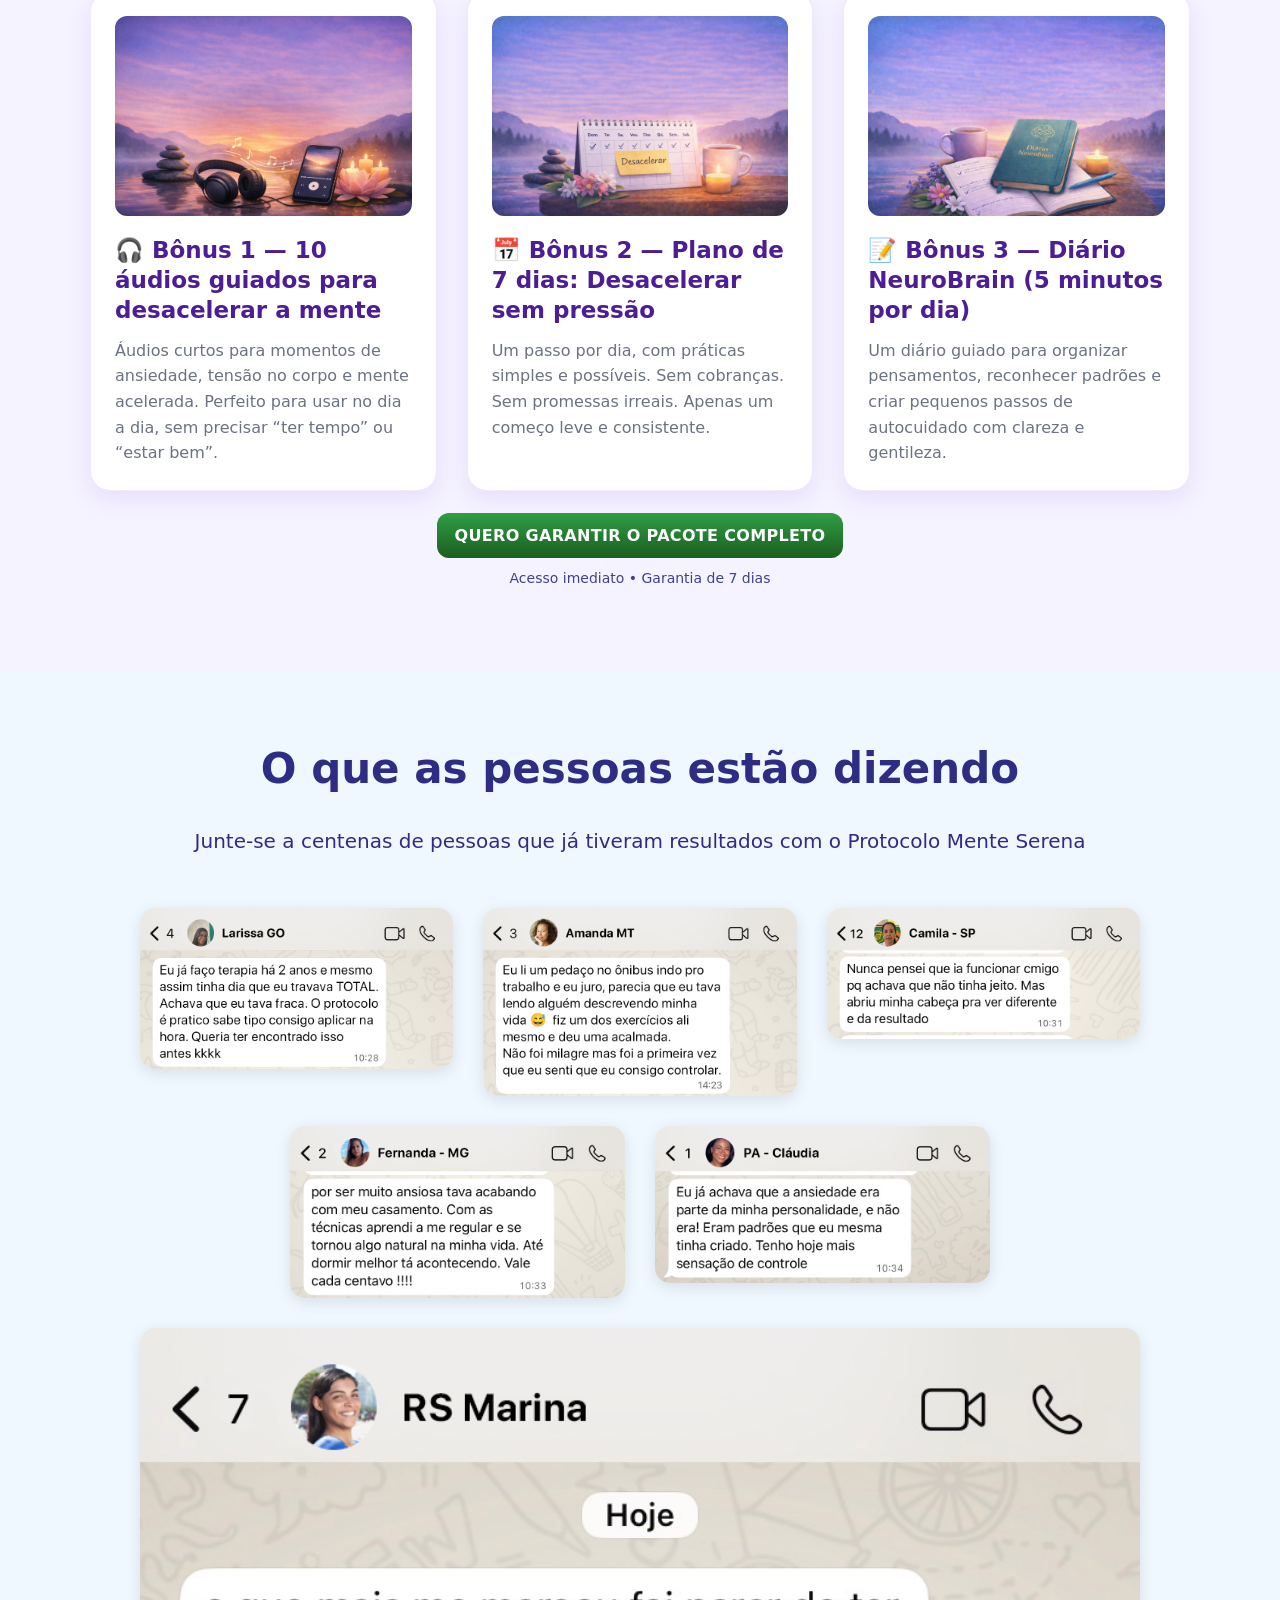
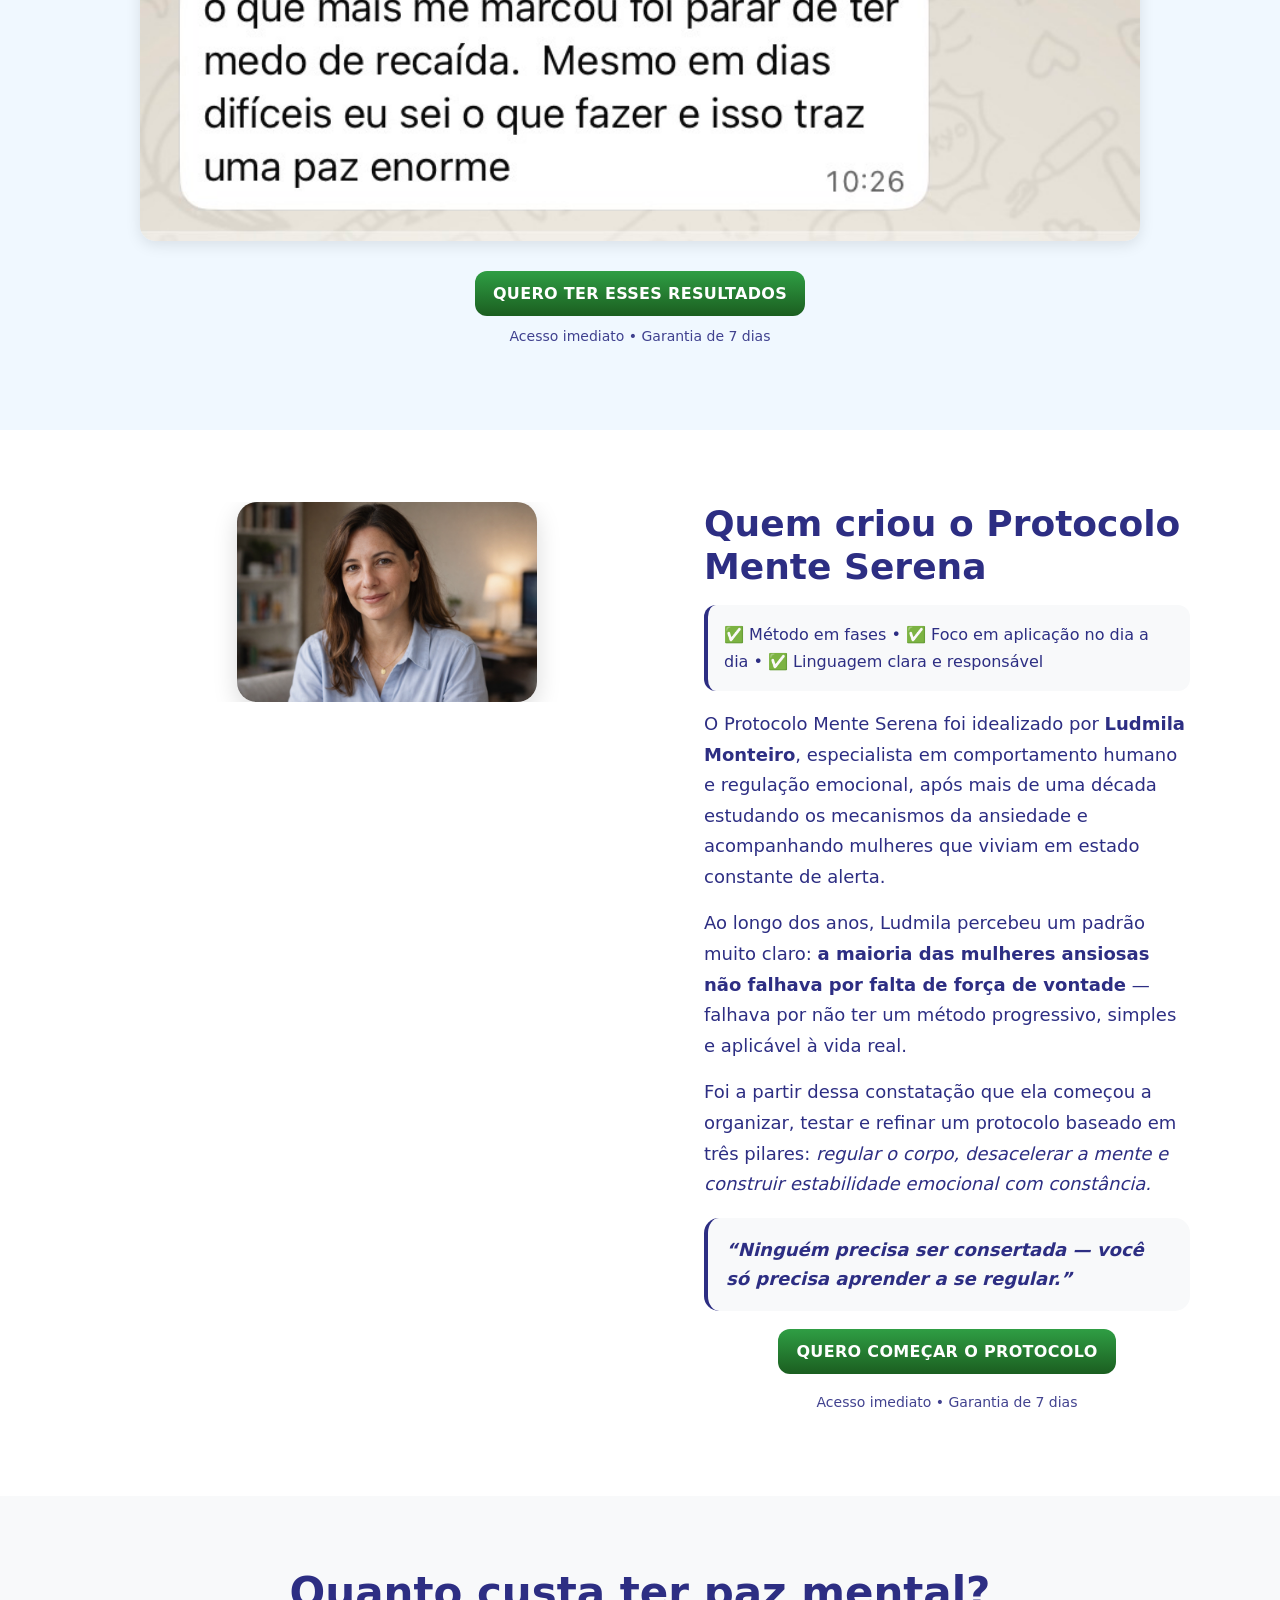
==== commit 0a662101: "assistente digital" ====
--- a/index.html
+++ b/index.html
@@ -93,6 +93,37 @@
         text-align: center !important;
         margin-bottom: 20px !important;
       }
+      
+      /* Assistente de Regulação - Mobile */
+      .assistente-premium {
+        padding: 25px 20px !important;
+        margin: 30px auto 40px !important;
+      }
+      
+      .assistente-premium h3 {
+        font-size: 24px !important;
+      }
+      
+      .assistente-premium .subtitle {
+        font-size: 18px !important;
+      }
+      
+      .assistente-premium .description {
+        font-size: 16px !important;
+      }
+      
+      .assistente-mockup {
+        max-width: 280px !important;
+      }
+      
+      .assistente-bullets {
+        text-align: center !important;
+      }
+      
+      .assistente-bullet {
+        justify-content: center !important;
+        text-align: left !important;
+      }
     }
   </style>
 </head>
@@ -364,8 +395,75 @@
       <div class="center" style="max-width: 1000px; margin: 0 auto;">
         <h2 class="h2" style="margin-bottom:20px;font-size: 48px;font-weight: 500;text-align: center;">O QUE VOCÊ RECEBE</h2>
         <p class="p section-subtitle">
-          Um protocolo completo, dividido em fases claras, para você sair do modo alerta e construir estabilidade emocional com constância.
-        </p>
+          Um <b>protocolo completo</b>, dividido em fases claras, e mais um <b>assistente digital</b> para você sair do modo alerta e construir estabilidade emocional com constância.
+        </p>
+
+        <!-- ASSISTENTE DE REGULAÇÃO - DESTAQUE PREMIUM -->
+        <div class="assistente-premium" style="background: linear-gradient(135deg, #667eea 0%, #764ba2 100%); border-radius: 20px; padding: 40px; margin: 40px auto 60px; max-width: 900px; box-shadow: 0 10px 30px rgba(0,0,0,0.2); position: relative; overflow: hidden;">
+          
+          <!-- Background Pattern -->
+          <div style="position: absolute; top: 0; right: 0; width: 200px; height: 200px; background: radial-gradient(circle, rgba(255,255,255,0.1) 0%, transparent 70%); border-radius: 50%;"></div>
+          
+          <div style="text-align: center; position: relative; z-index: 2;">
+            <h3 style="color: #fff; font-size: 32px; font-weight: 700; margin: 0 0 15px; text-shadow: 0 2px 4px rgba(0,0,0,0.3);">
+              ASSISTENTE DE REGULAÇÃO MENTE SERENA
+            </h3>
+            
+            <p class="subtitle" style="color: #fff; font-size: 22px; font-weight: 500; margin: 0 0 30px; opacity: 0.95; text-shadow: 0 1px 2px rgba(0,0,0,0.2);">
+              🧠 O primeiro Assistente Digital que identifica seu estado de ansiedade e mostra exatamente o que fazer.
+            </p>
+            
+            <!-- Imagem do assistente centralizada -->
+            <div style="text-align: center; margin: 30px 0;">
+              <img src="assets/assistente.png" style="max-width: 100%; height: auto;" alt="Interface do Assistente de Regulação Mente Serena" />
+            </div>
+            
+            <!-- Bloco explicativo -->
+            <div style="background: rgba(255,255,255,0.15); border-radius: 15px; padding: 30px; margin: 30px 0; backdrop-filter: blur(10px); border: 1px solid rgba(255,255,255,0.2);">
+              <p style="color: #fff; font-size: 20px; font-weight: 600; margin: 0 0 15px;">A maioria dos métodos entrega apenas conteúdo.</p>
+              <p style="color: #fff; font-size: 20px; font-weight: 600; margin: 0 0 20px;">O Protocolo Mente Serena entrega um sistema.</p>
+              <p style="color: #fff; font-size: 18px; margin: 0 0 10px; opacity: 0.9;">Você não precisa ficar tentando descobrir qual técnica usar.</p>
+              <p style="color: #fff; font-size: 18px; margin: 0 0 20px; opacity: 0.9;">O Assistente analisa seu momento atual e direciona você para o exercício certo, no material certo.</p>
+              
+
+            </div>
+            
+
+            
+            <!-- Bullet points de valor -->
+            <div style="text-align: left; max-width: 600px; margin: 30px auto 0;">
+              <div style="display: grid; gap: 12px;">
+                <div style="display: flex; align-items: flex-start; gap: 12px;">
+                  <span style="color: #4ade80; font-size: 18px; font-weight: bold; margin-top: 2px;">✔</span>
+                  <span style="color: #fff; font-size: 16px; line-height: 1.5;">Identifica se seu estado é corporal, mental, evitação, ameaça ou sobrecarga</span>
+                </div>
+                <div style="display: flex; align-items: flex-start; gap: 12px;">
+                  <span style="color: #4ade80; font-size: 18px; font-weight: bold; margin-top: 2px;">✔</span>
+                  <span style="color: #fff; font-size: 16px; line-height: 1.5;">Mostra exatamente qual técnica aplicar</span>
+                </div>
+                <div style="display: flex; align-items: flex-start; gap: 12px;">
+                  <span style="color: #4ade80; font-size: 18px; font-weight: bold; margin-top: 2px;">✔</span>
+                  <span style="color: #fff; font-size: 16px; line-height: 1.5;">Indica o material específico</span>
+                </div>
+                <div style="display: flex; align-items: flex-start; gap: 12px;">
+                  <span style="color: #4ade80; font-size: 18px; font-weight: bold; margin-top: 2px;">✔</span>
+                  <span style="color: #fff; font-size: 16px; line-height: 1.5;">Sugere áudio complementar</span>
+                </div>
+                <div style="display: flex; align-items: flex-start; gap: 12px;">
+                  <span style="color: #4ade80; font-size: 18px; font-weight: bold; margin-top: 2px;">✔</span>
+                  <span style="color: #fff; font-size: 16px; line-height: 1.5;">Funciona sempre que você precisar</span>
+                </div>
+              </div>
+            </div>
+            
+            <!-- Frase de autoridade -->
+            <div style="margin-top: 35px; padding: 25px; background: rgba(255,255,255,0.1); border-radius: 12px; border: 1px solid rgba(255,255,255,0.2);">
+              <p style="color: #fff; font-size: 18px; font-weight: 600; margin: 0; text-align: center; text-shadow: 0 1px 2px rgba(0,0,0,0.2);">
+                Nenhum outro método oferece um sistema de direcionamento personalizado como esse.
+              </p>
+            </div>
+          </div>
+        </div>
 
          <!-- Protocolo Principal -->
         <div style="margin-bottom: 50px; text-align: center;">
@@ -420,7 +518,7 @@
           🎁 Bônus exclusivos para quem adquirir hoje
         </h2>
         <p class="p" style="font-size: 20px;max-width:900px;margin:0 auto;color:#4c1d95;">
-          Além dos <b>4 ebooks do Protocolo</b>, você recebe ainda <b>3 materiais extras</b> para aplicar o conteúdo com mais facilidade — e não deixar para depois.
+          Além do <b>Assistente de Regulação Mente Serena</b>, e dos <b>4 ebooks do Protocolo</b>, você recebe ainda <b>3 materiais extras</b> para aplicar o conteúdo com mais facilidade — e não deixar para depois.
         </p>
 
         <!-- Urgência mais segura -->
@@ -678,7 +776,7 @@
         </p>
 
         <div style="background:#e8f5e8;padding:30px;border-radius:15px;margin:40px 0;border:2px solid #2e7d32;">
-          <p class="p" style="font-size: 22px;margin:10px 0;color:#2d2e83;font-weight:600;">O Protocolo Mente Serena poderia custar R$ 197,00.</p>
+          <p class="p" style="font-size: 22px;margin:10px 0;color:#2d2e83;font-weight:600;">Apenas o Assistente Mente Serena poderia facilmente custar R$ 197,00. Isso sem falar do Protocolo Completo</p>
           <p class="p" style="font-size: 20px;margin:10px 0;color:#2d2e83;">
             Mas hoje ele está com um valor promocional para facilitar o início — e permitir que você comece imediatamente.
           </p>
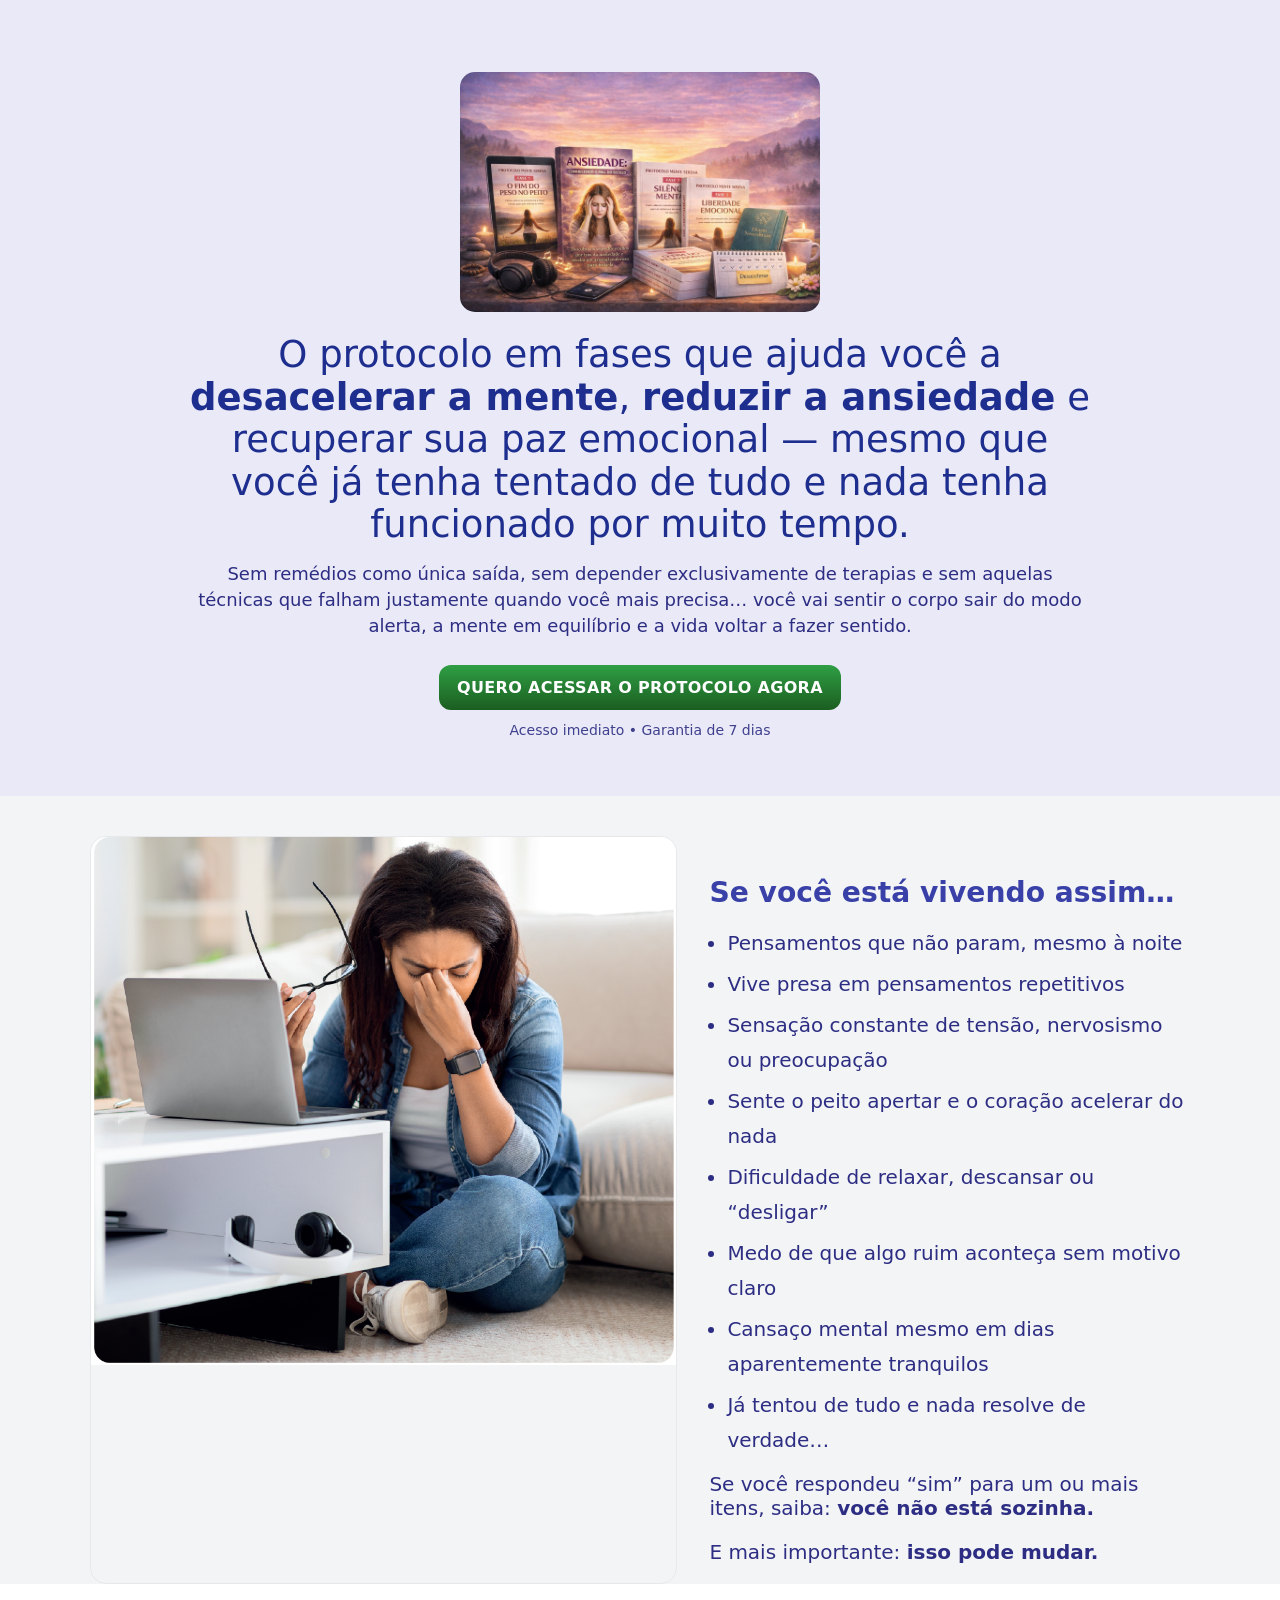
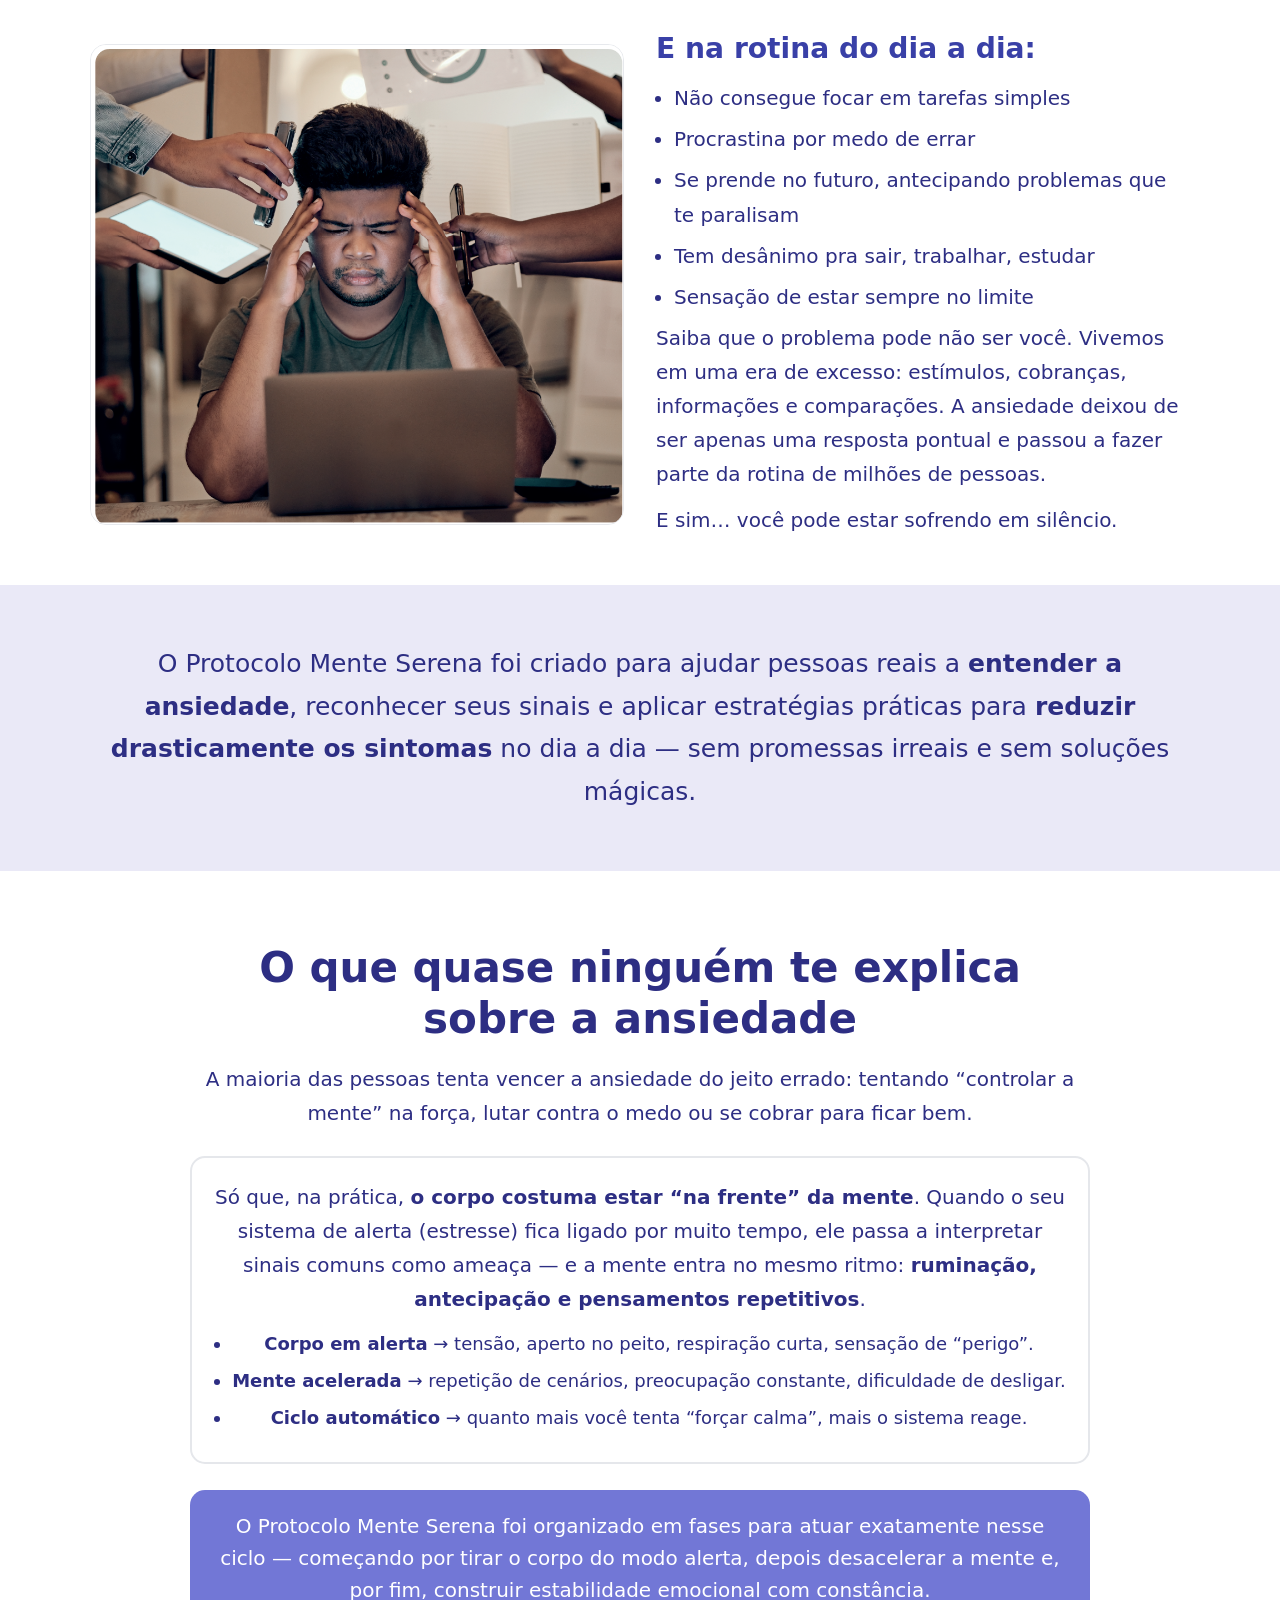
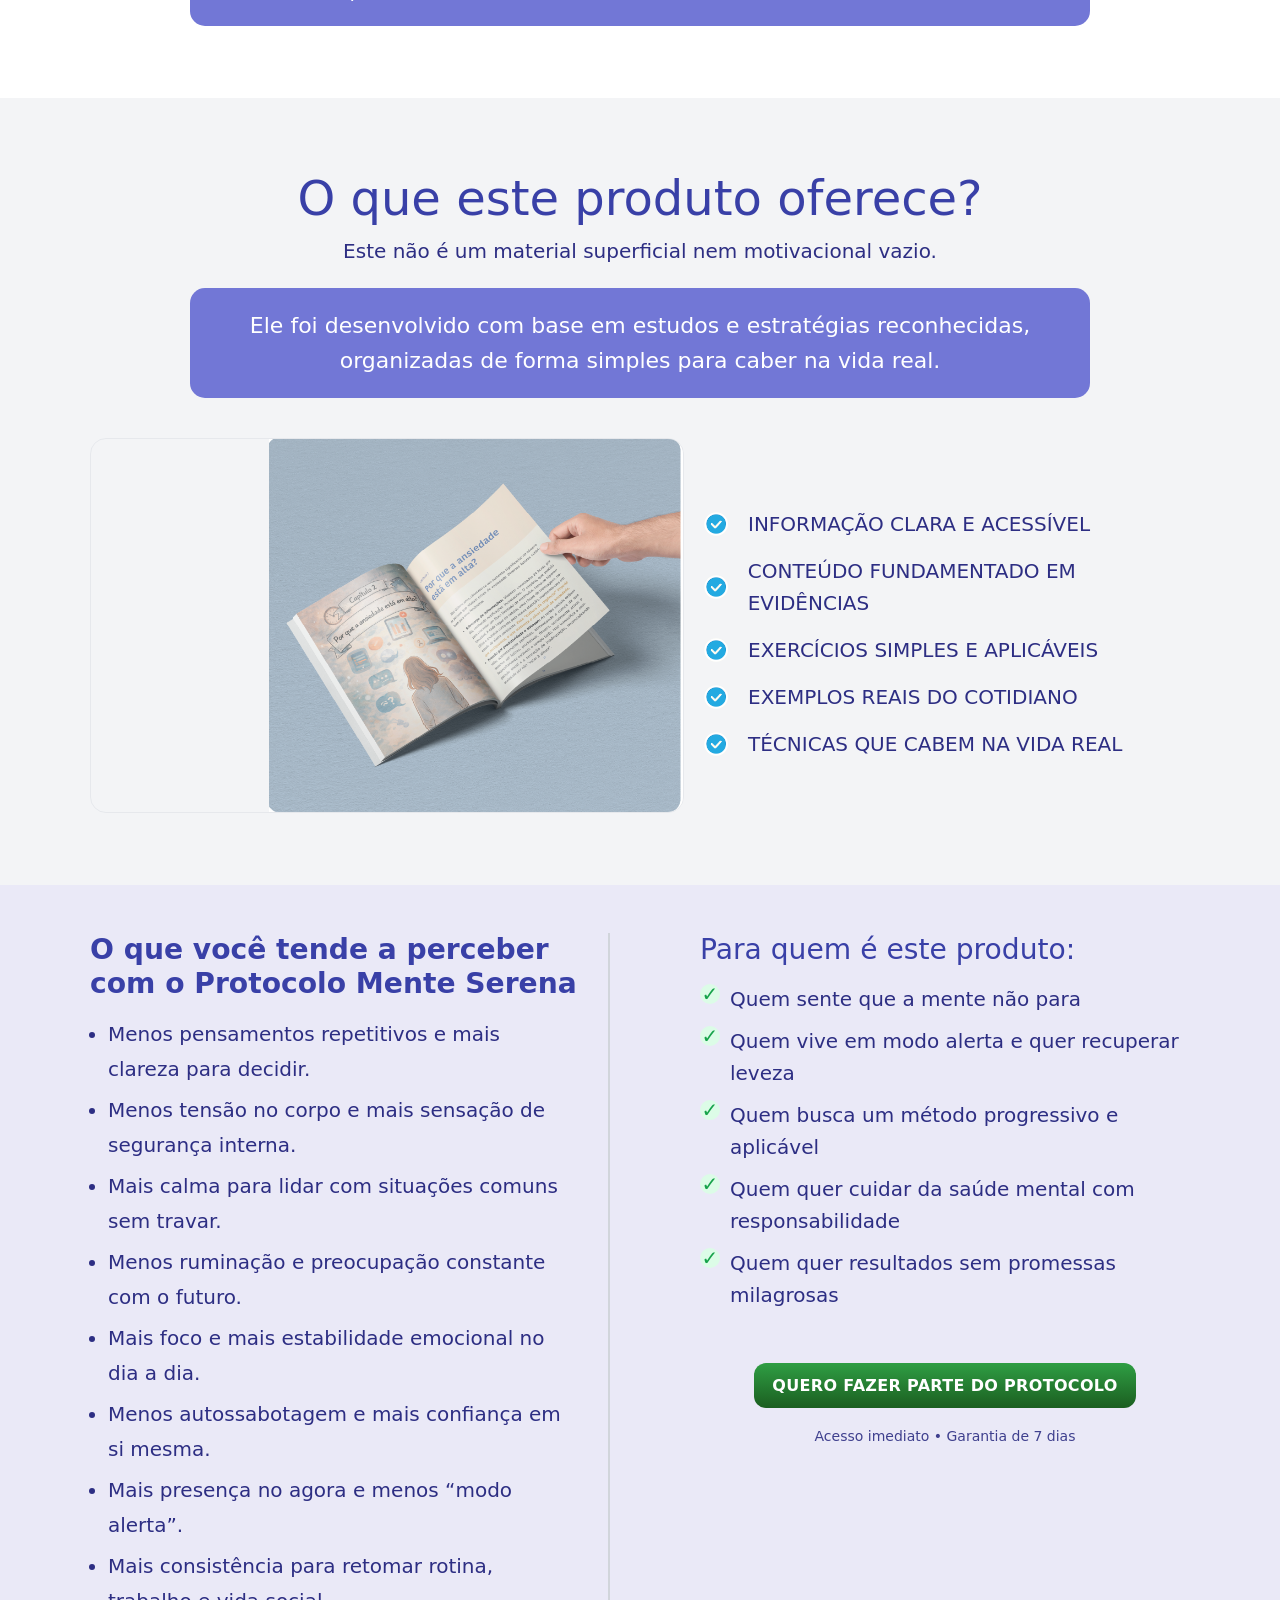
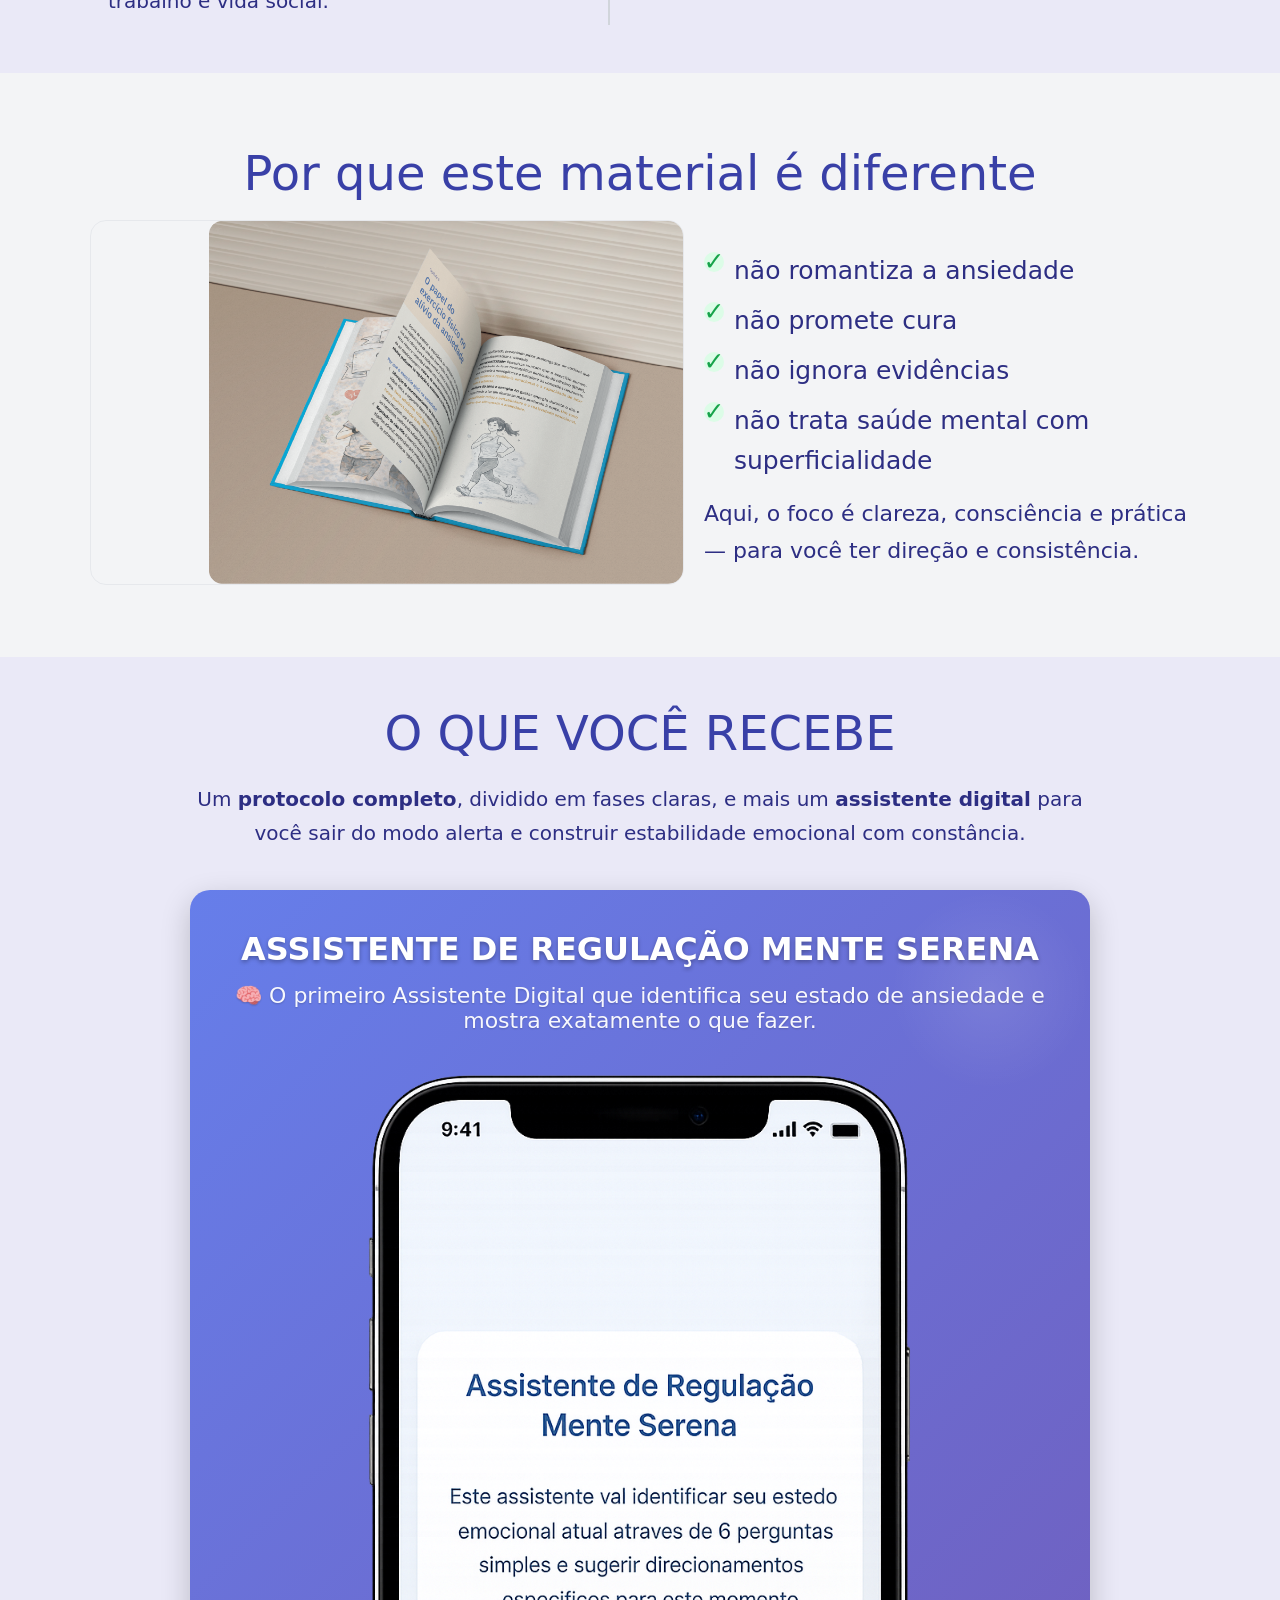
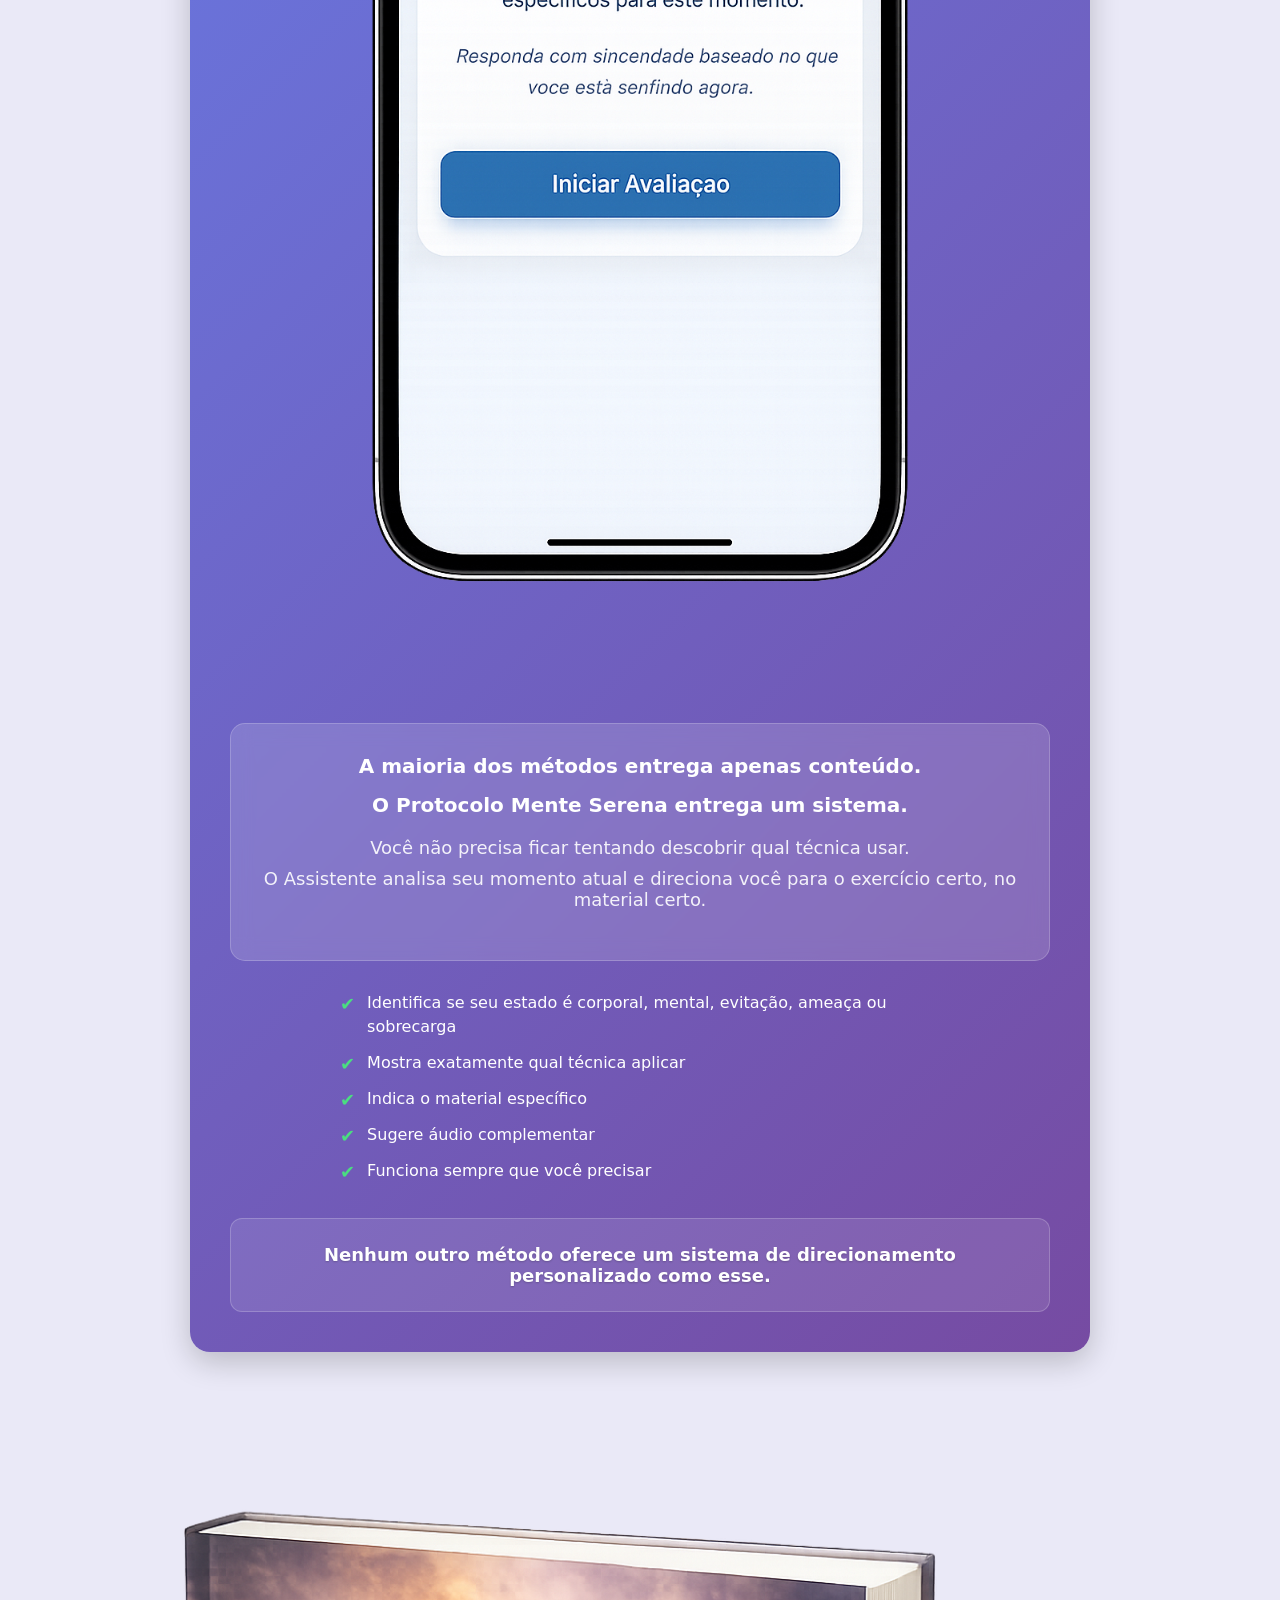
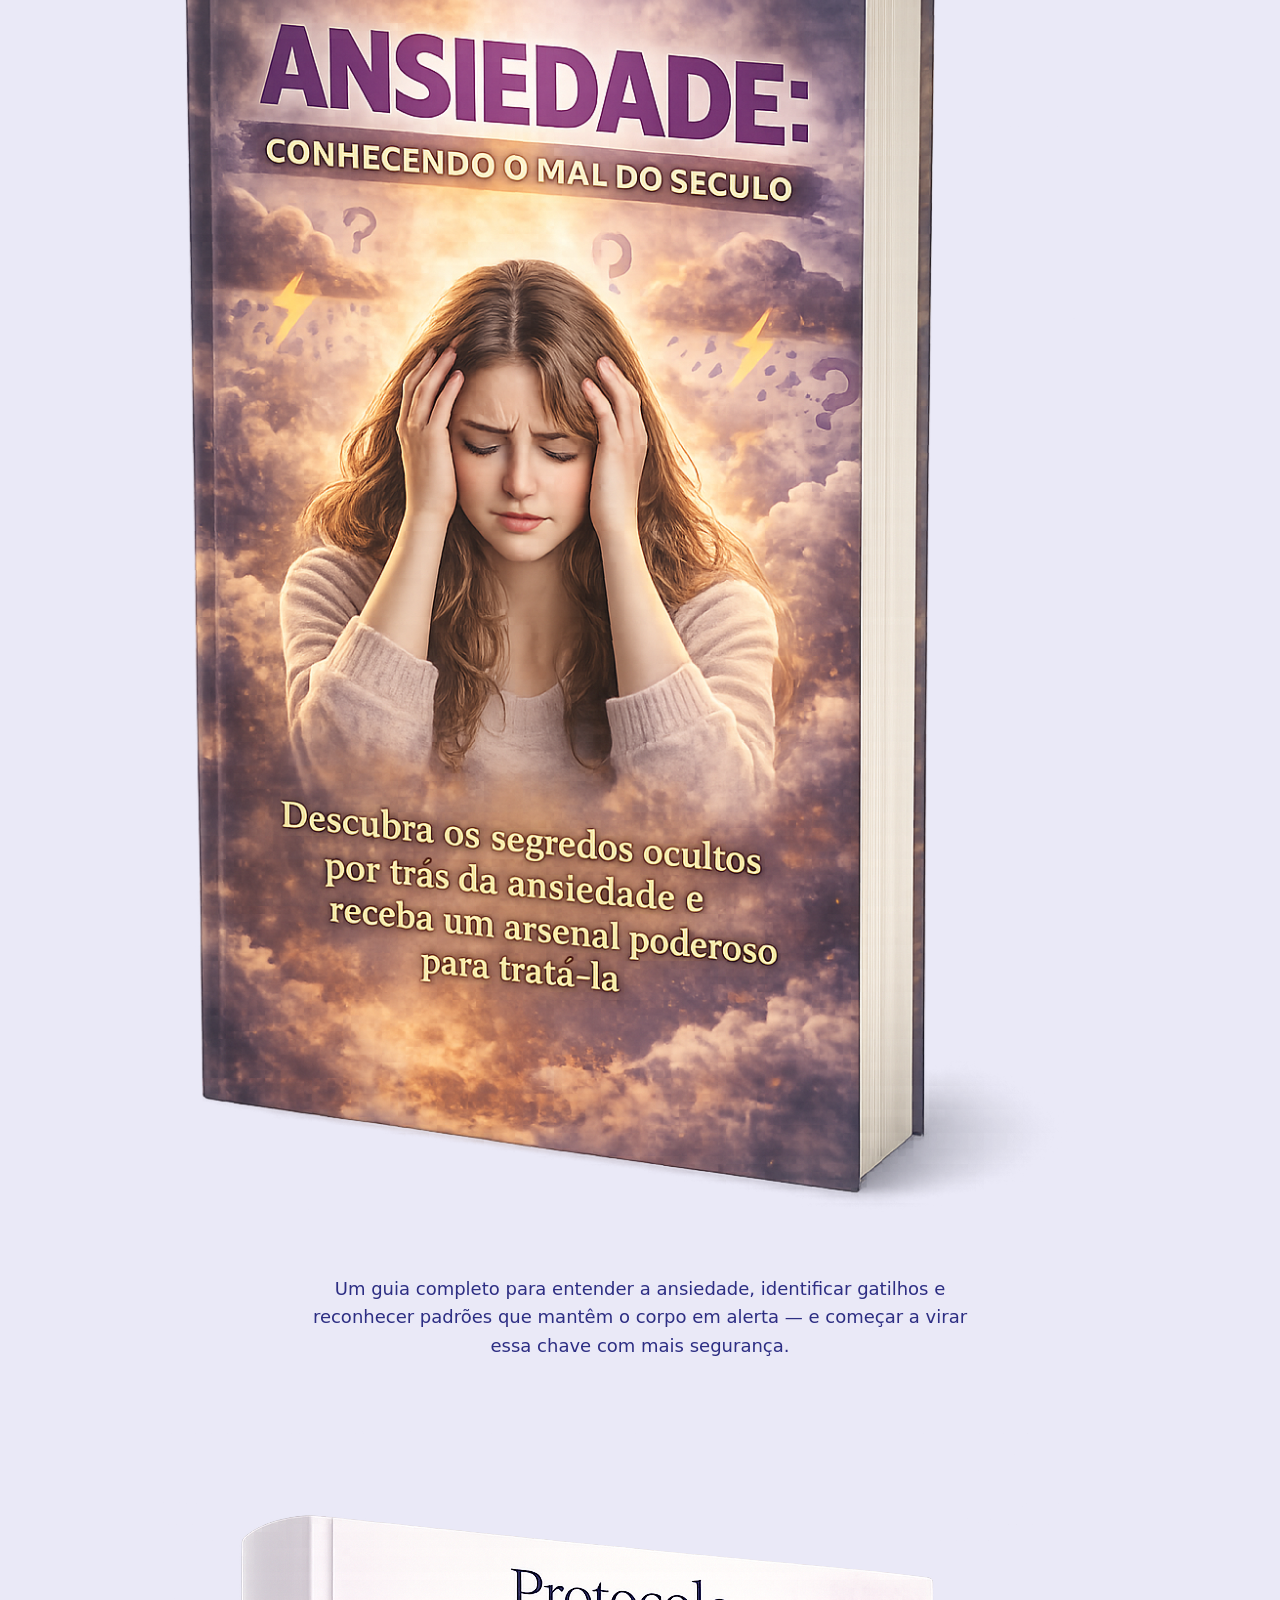
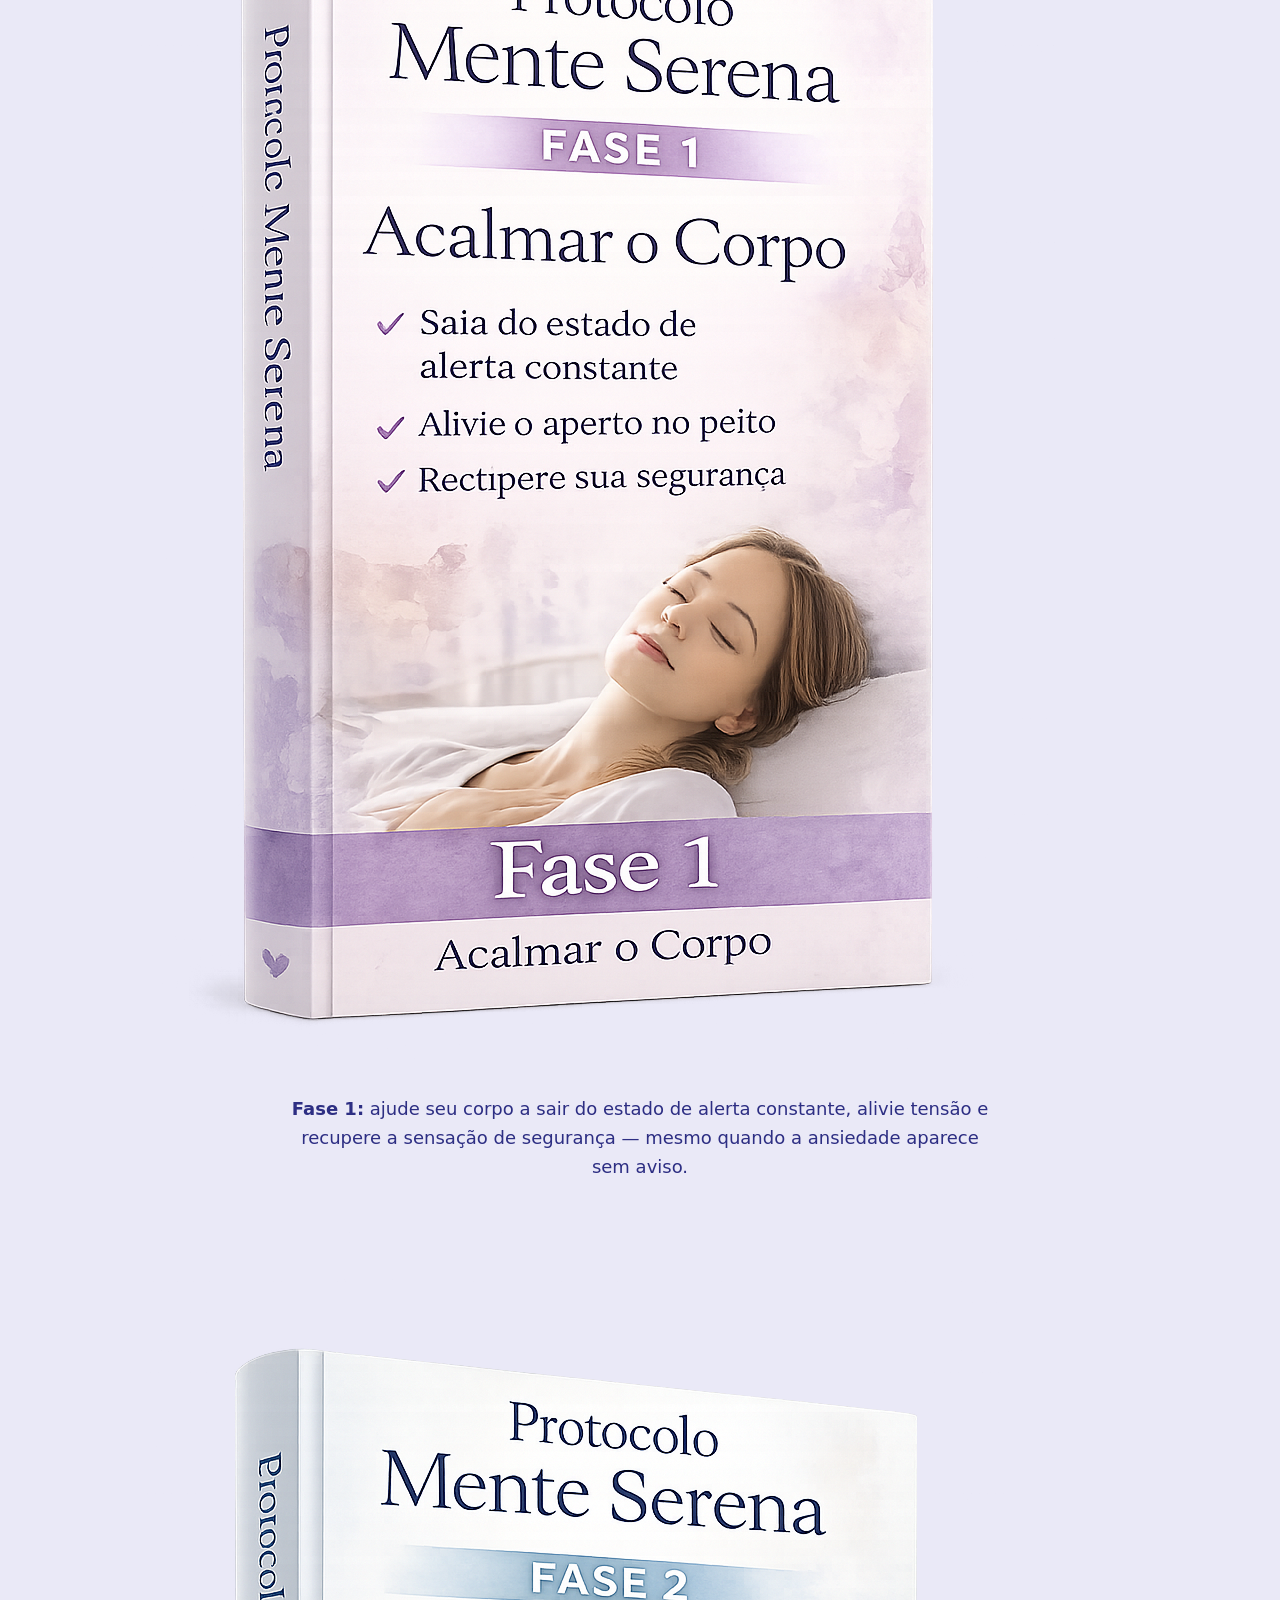
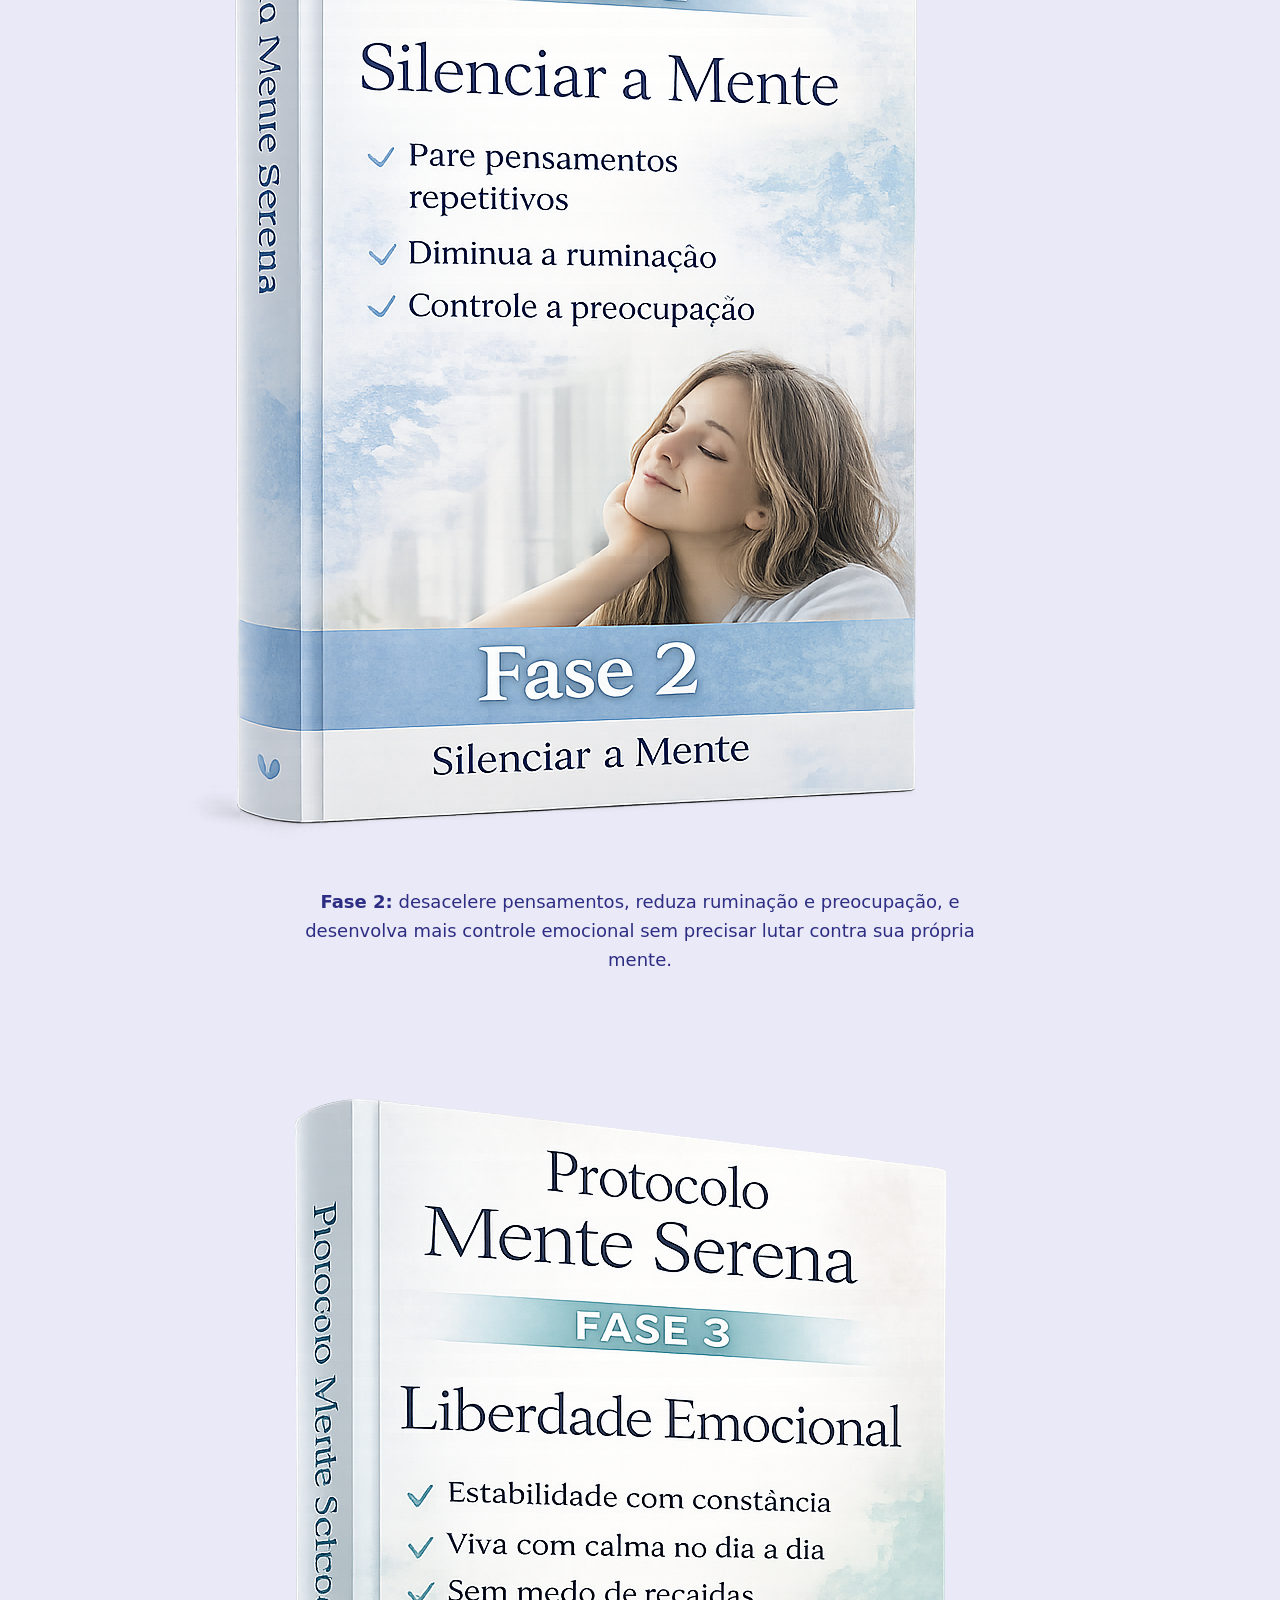
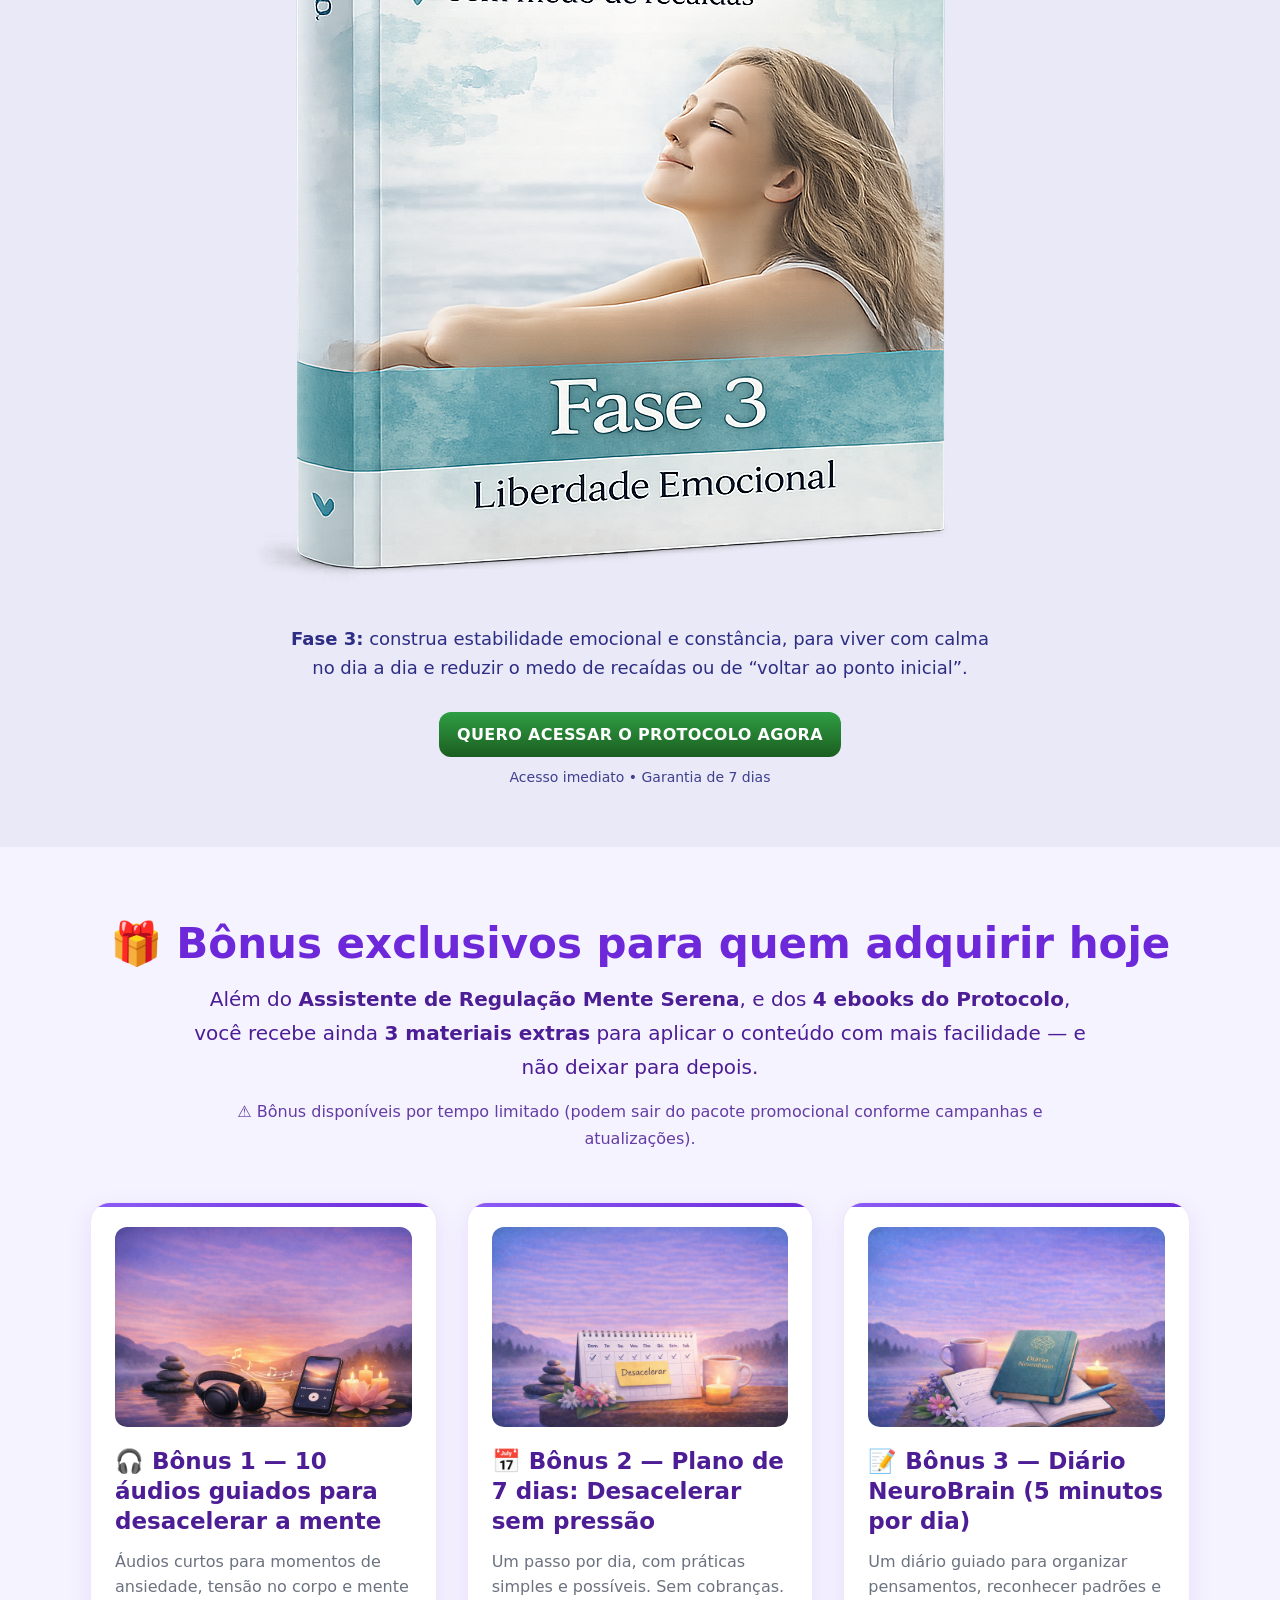
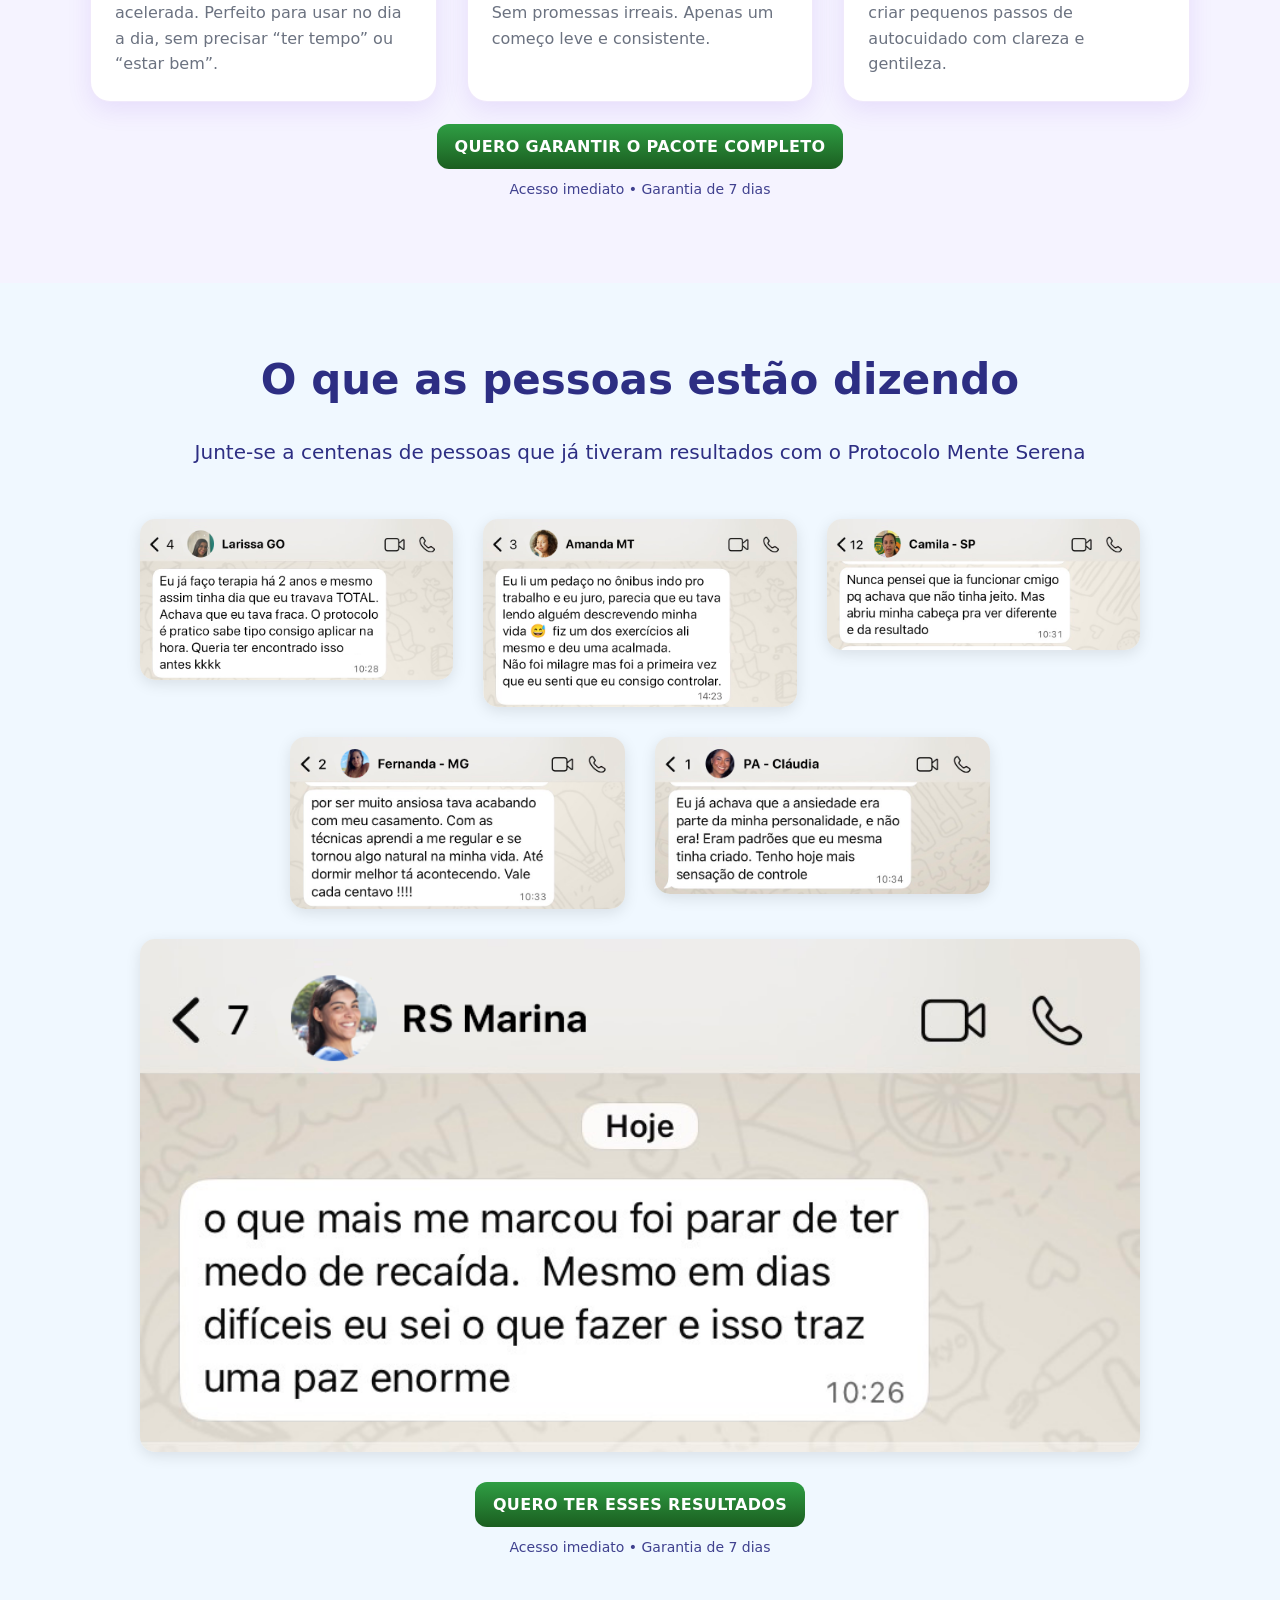
==== commit 635e788d: "clarity" ====
--- a/index.html
+++ b/index.html
@@ -15,6 +15,14 @@
     function gtag(){dataLayer.push(arguments);}
     gtag('js', new Date());
     gtag('config', 'G-EDFZ0RR1NG');
+  </script>
+
+  <script type="text/javascript">
+    (function(c,l,a,r,i,t,y){
+        c[a]=c[a]||function(){(c[a].q=c[a].q||[]).push(arguments)};
+        t=l.createElement(r);t.async=1;t.src="https://www.clarity.ms/tag/"+i;
+        y=l.getElementsByTagName(r)[0];y.parentNode.insertBefore(t,y);
+    })(window, document, "clarity", "script", "vmz3tgnz91");
   </script>
 
   <style>
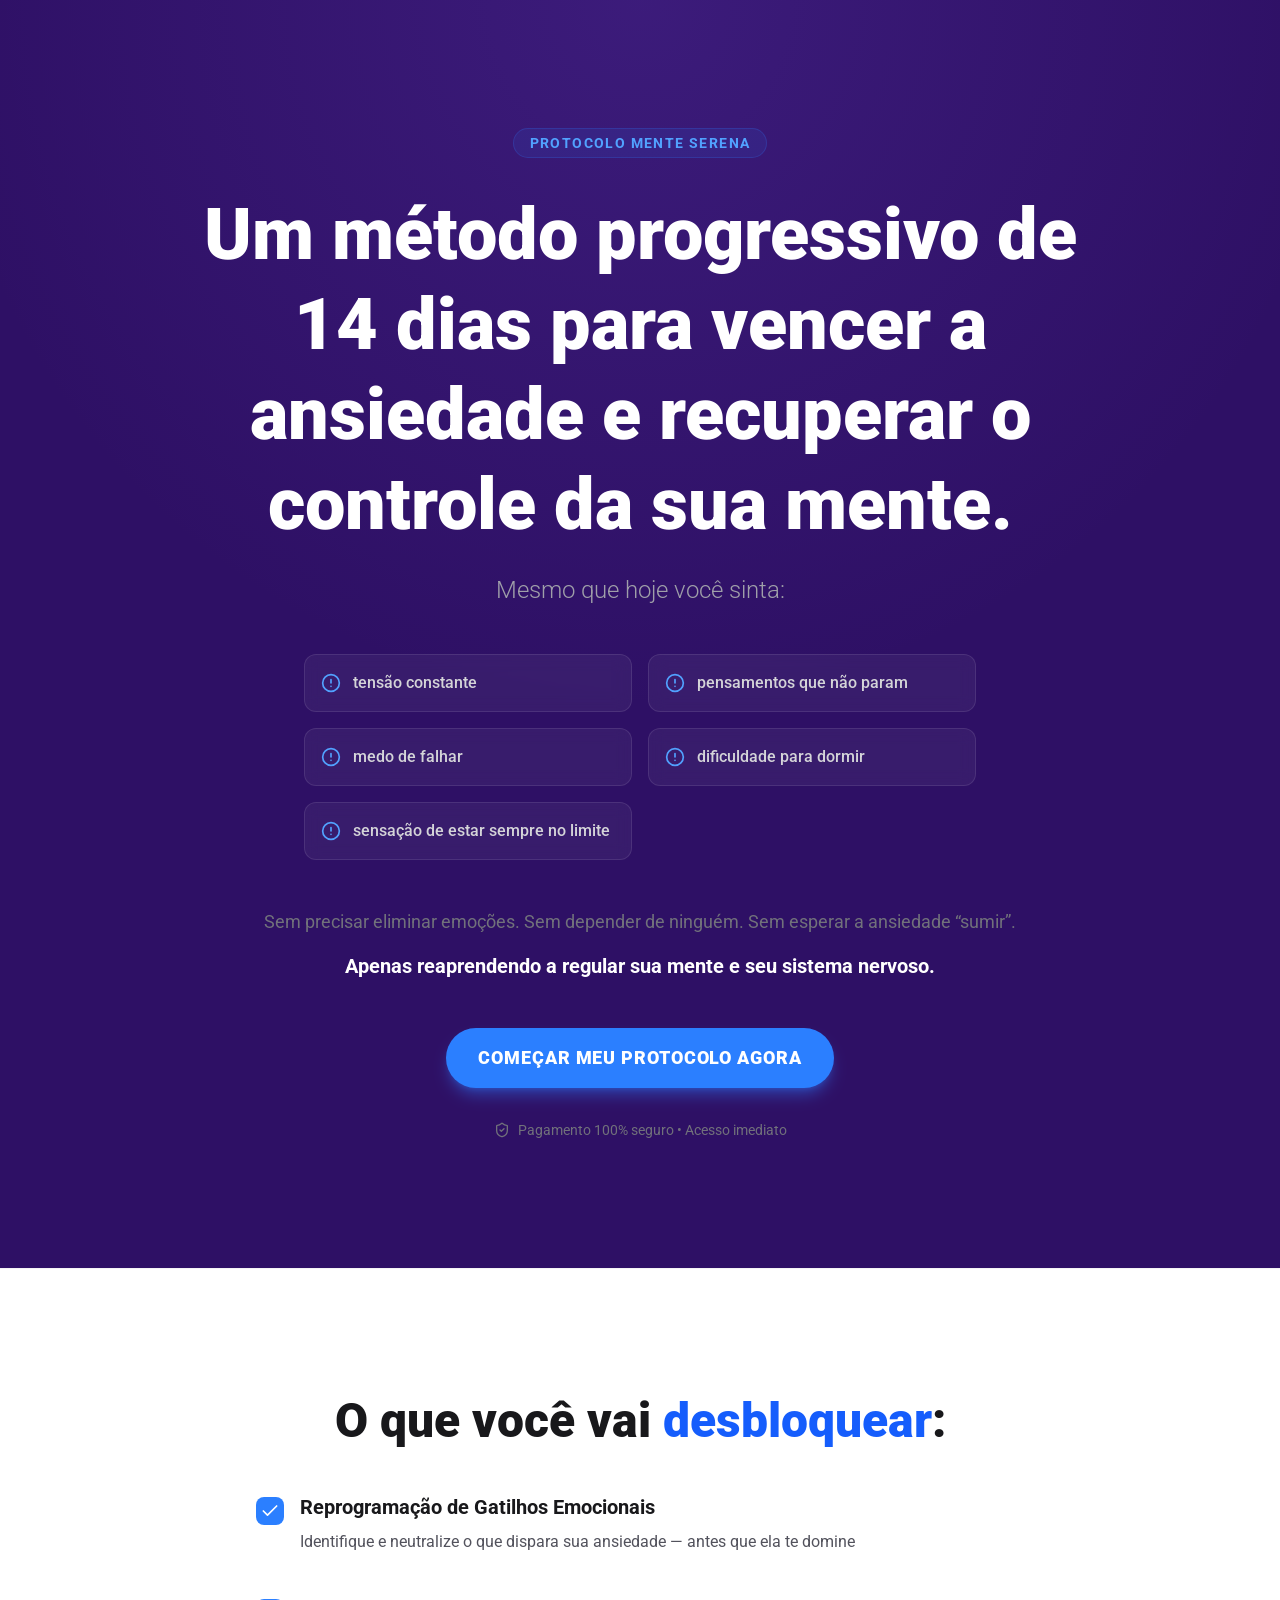
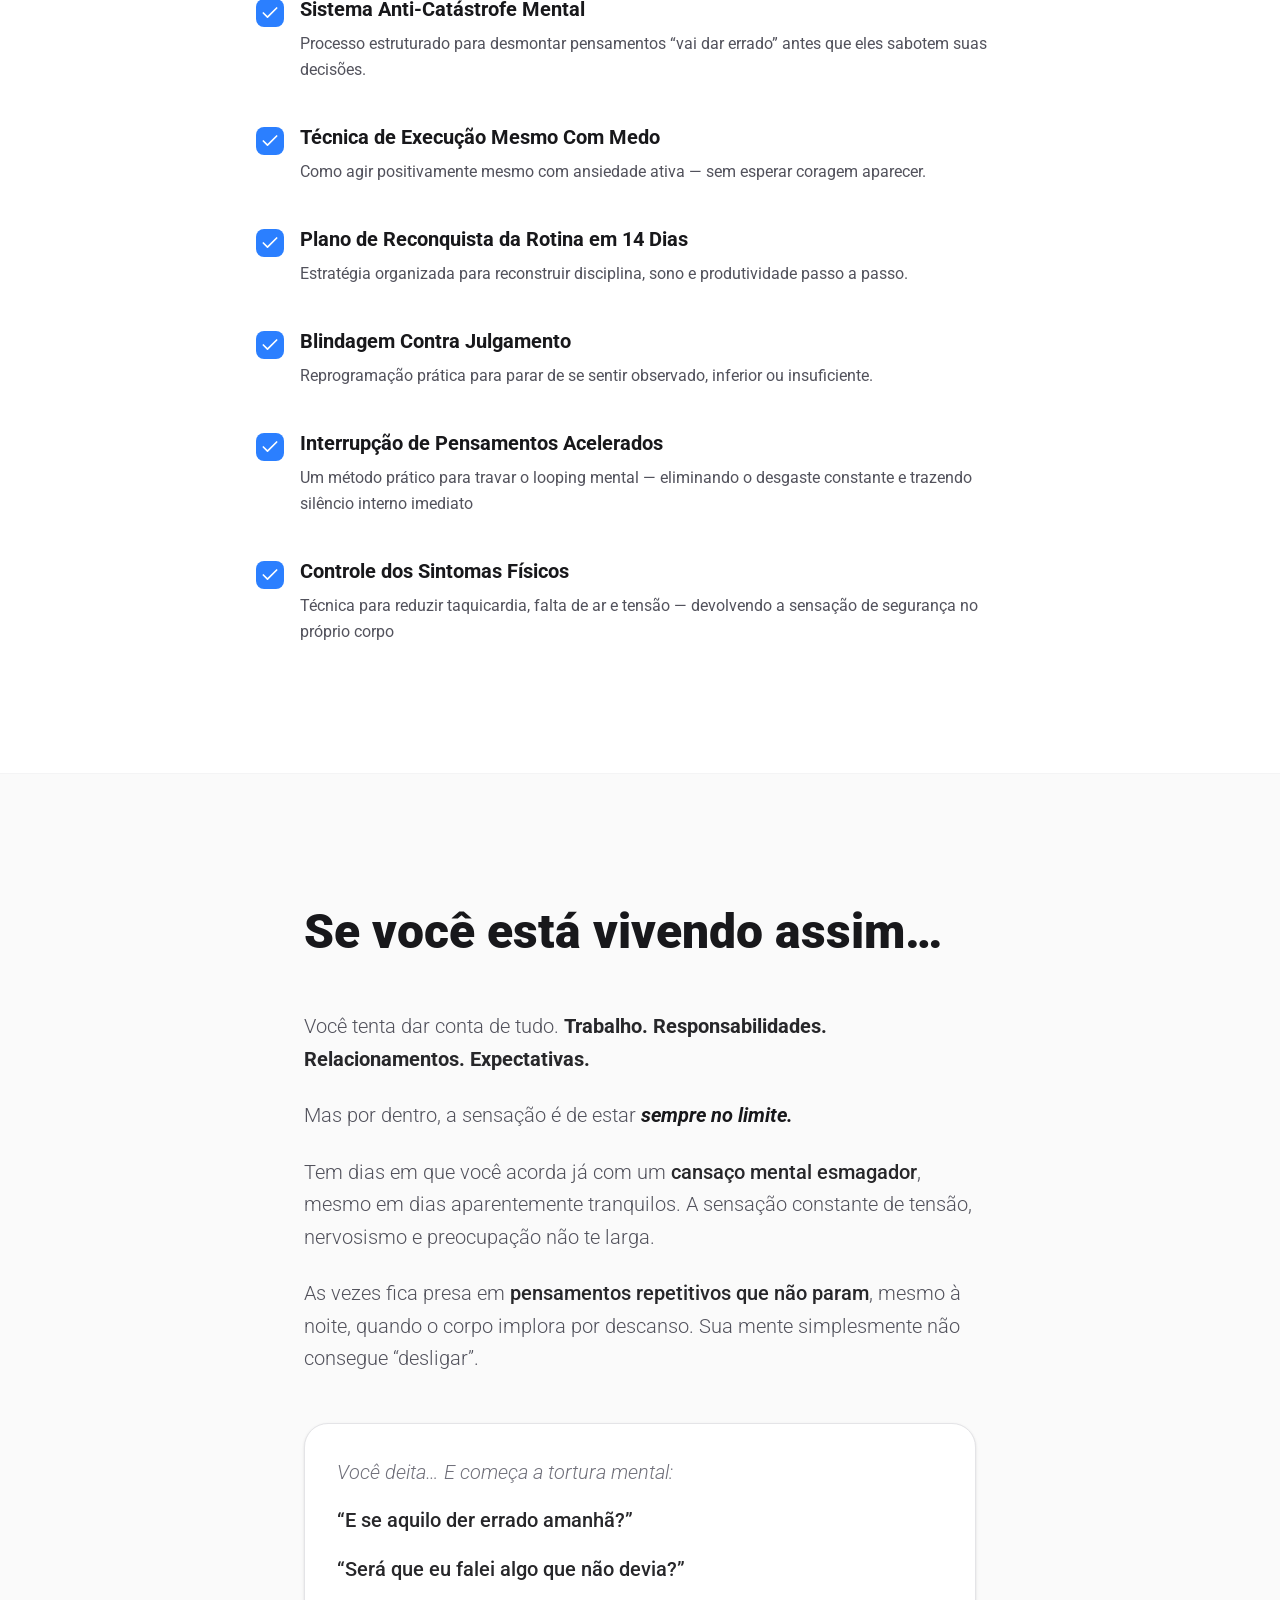
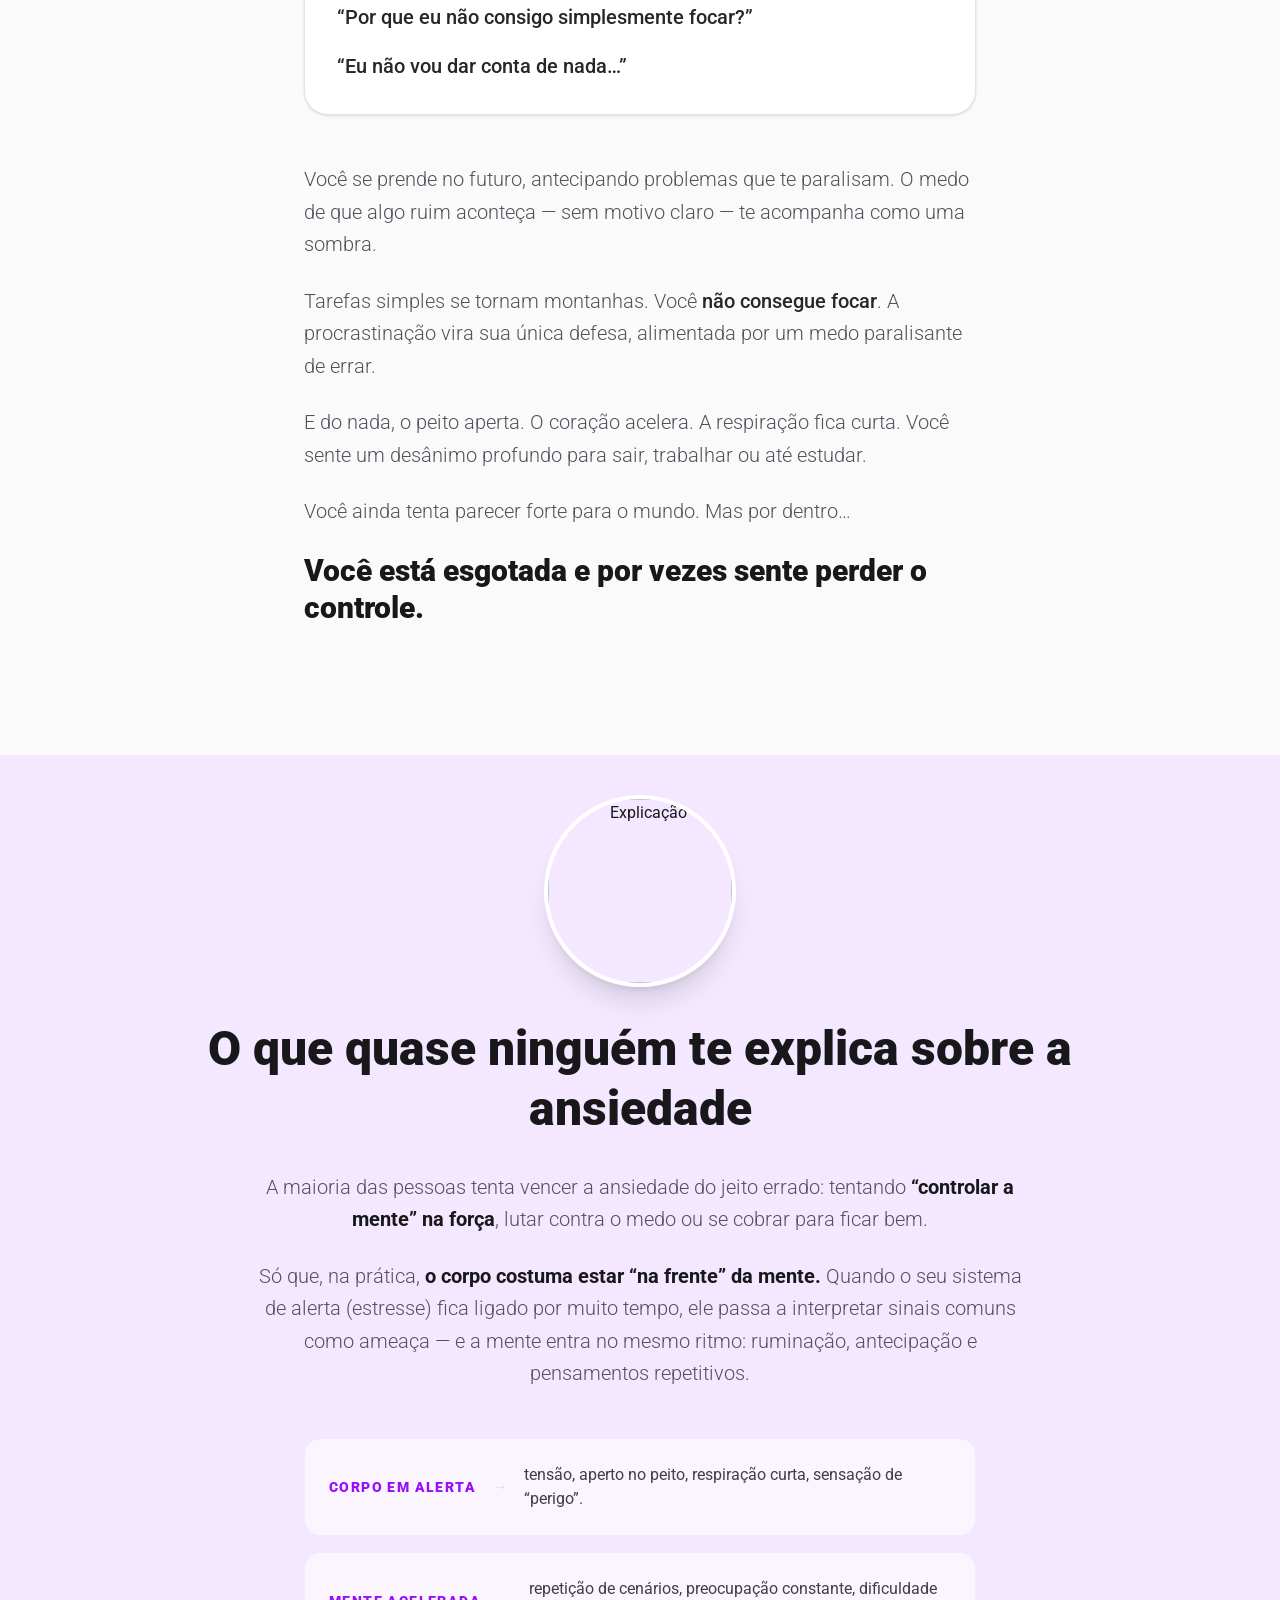
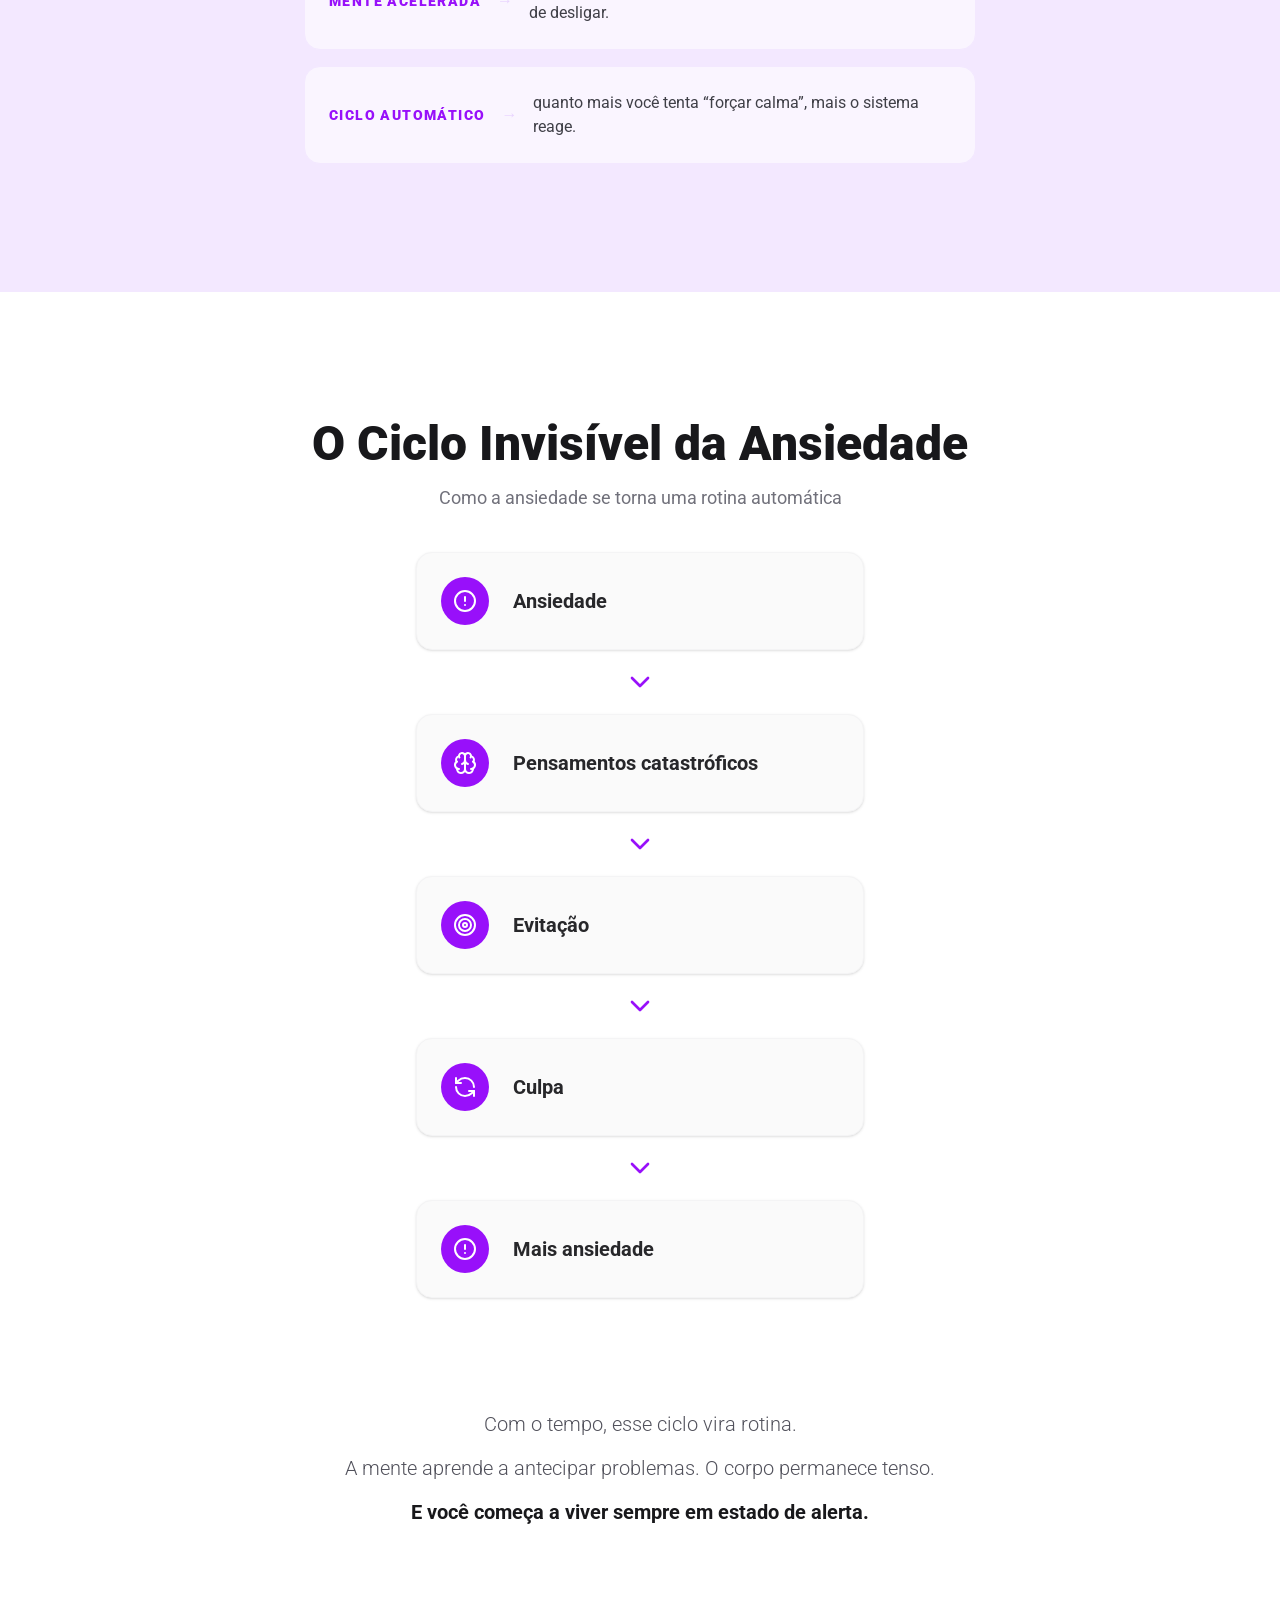
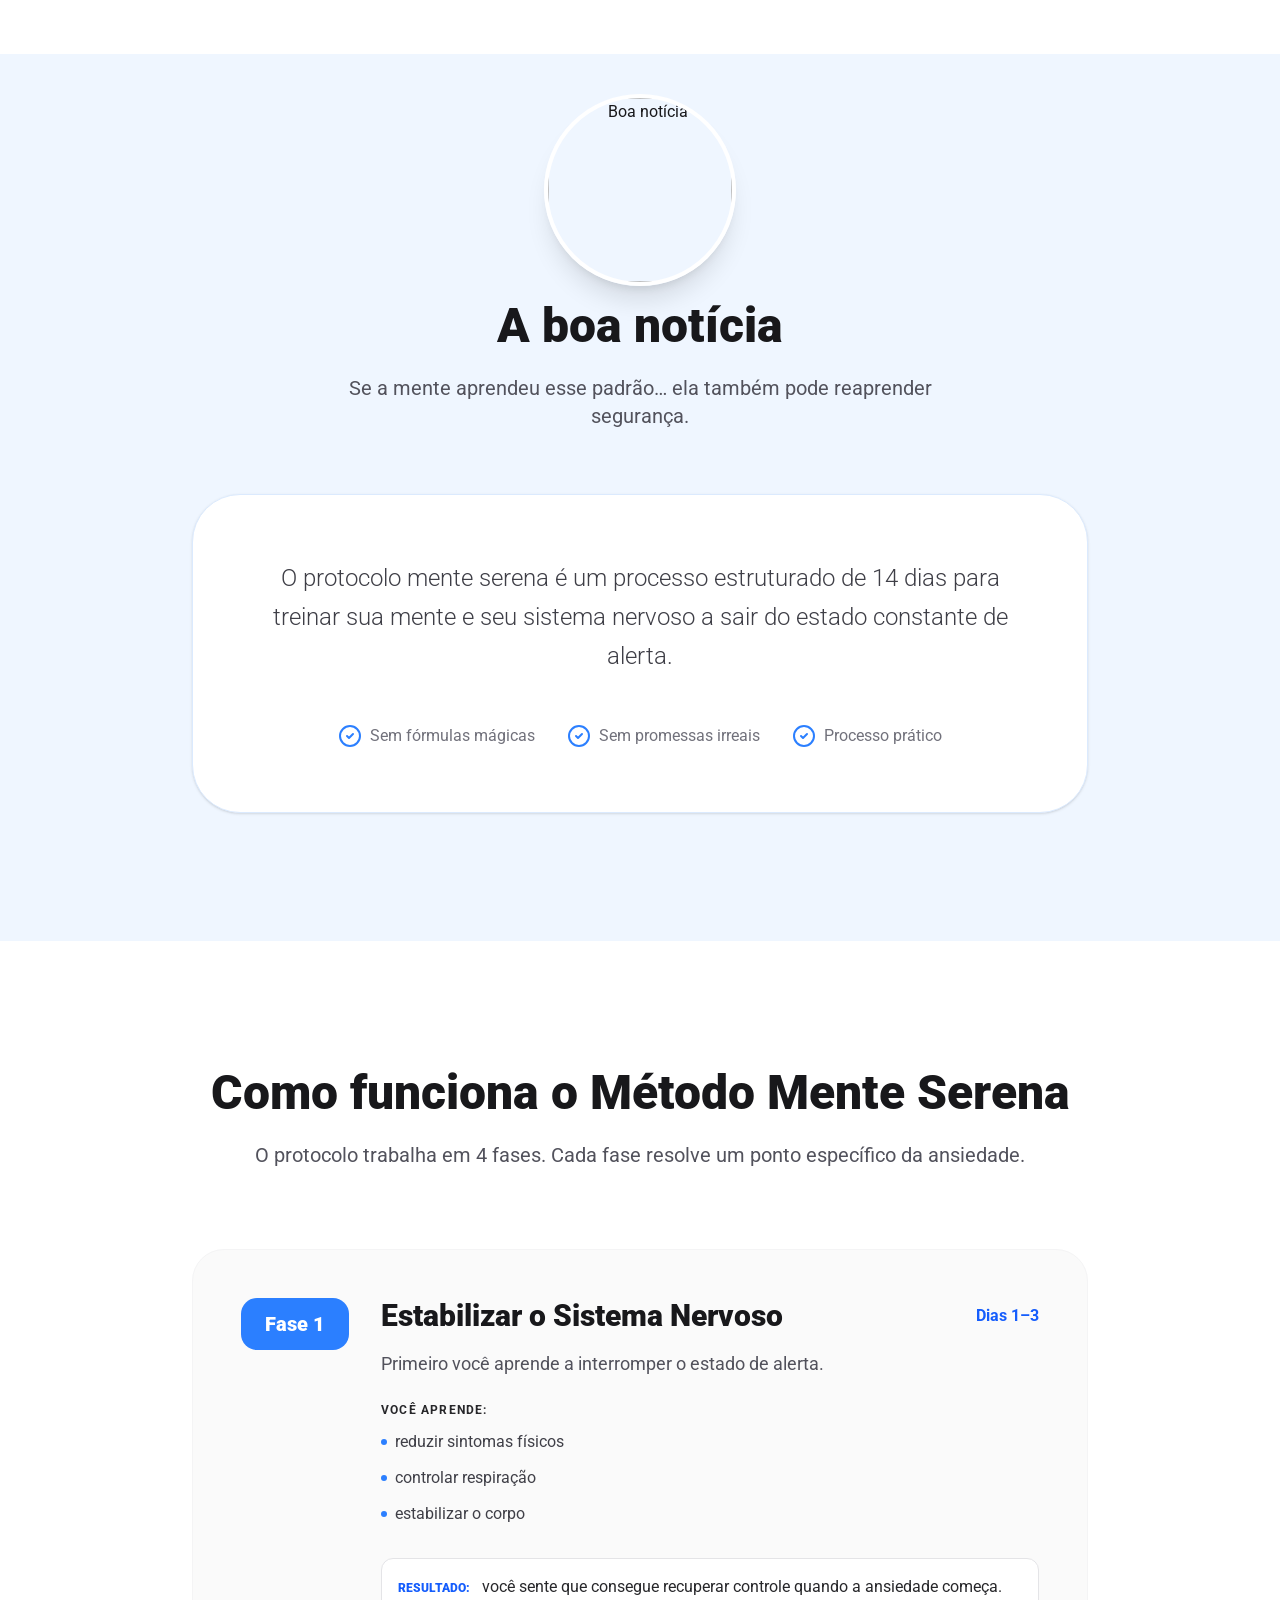
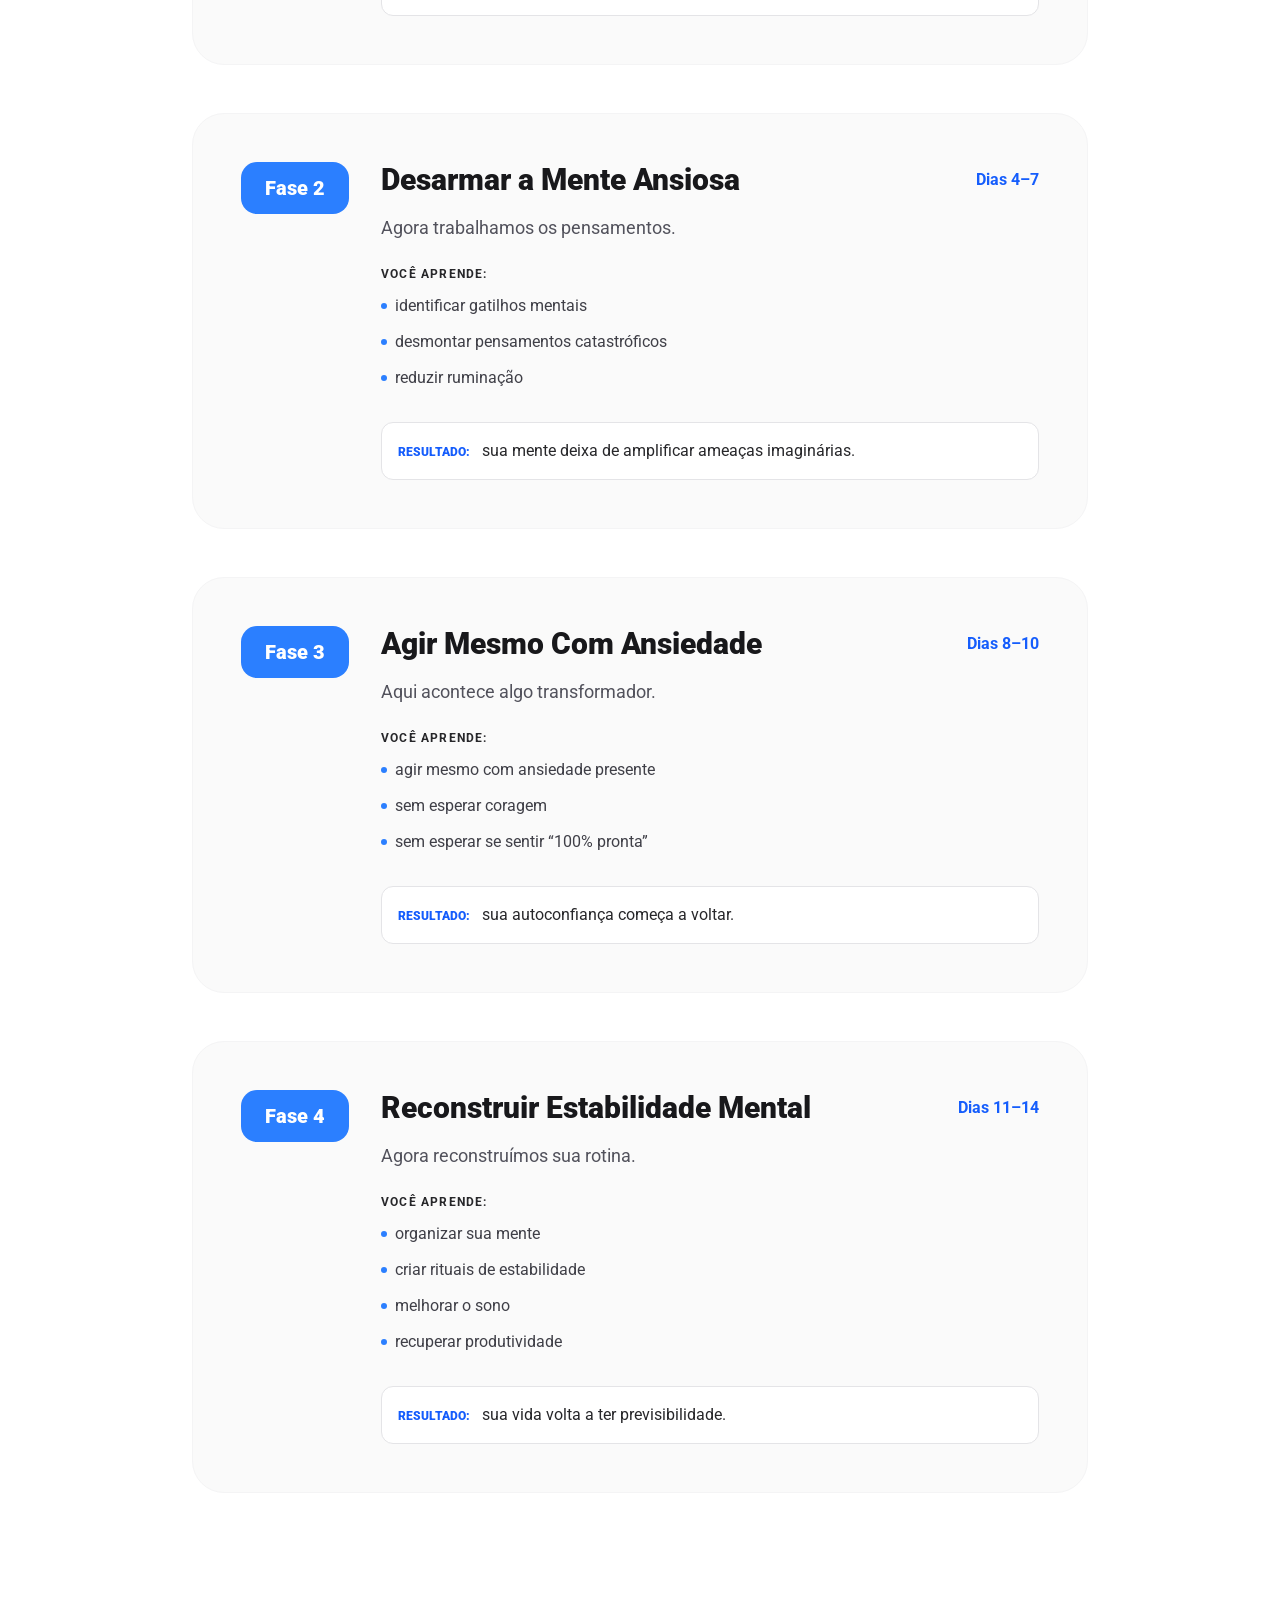
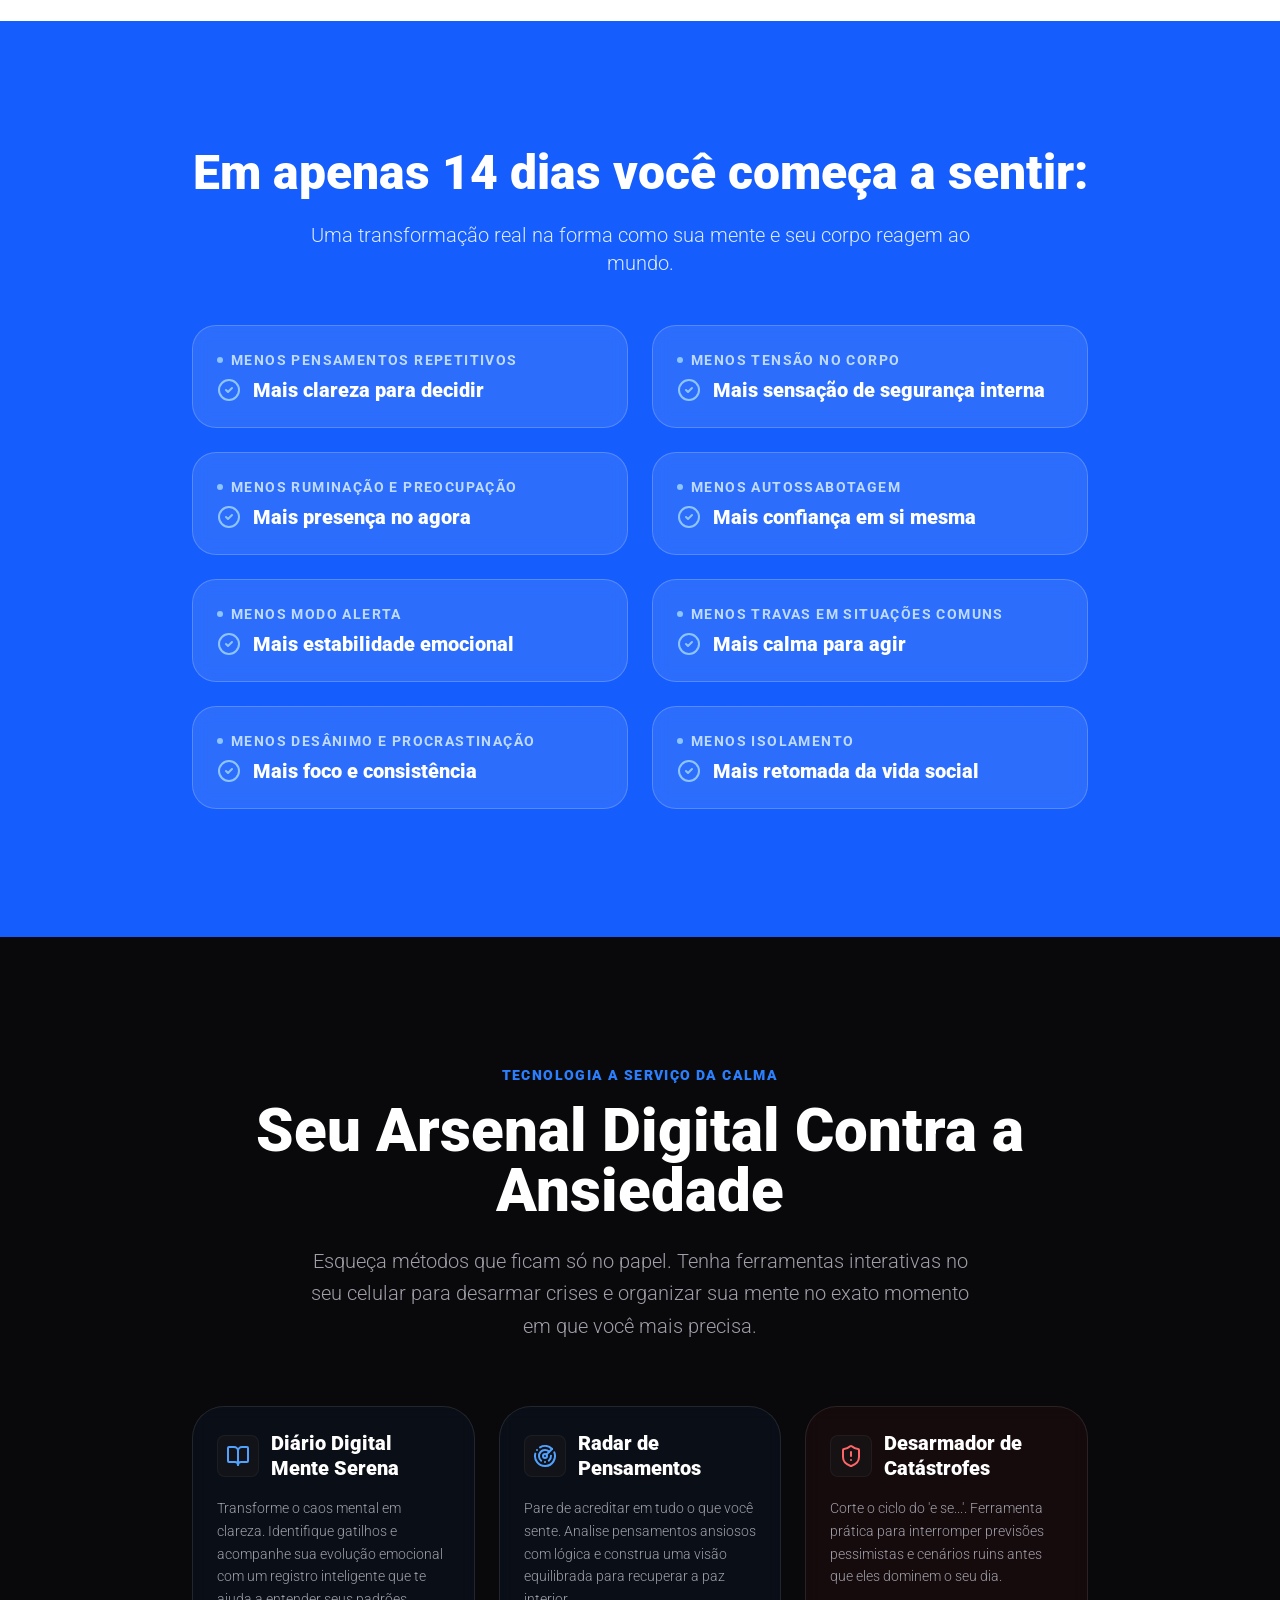
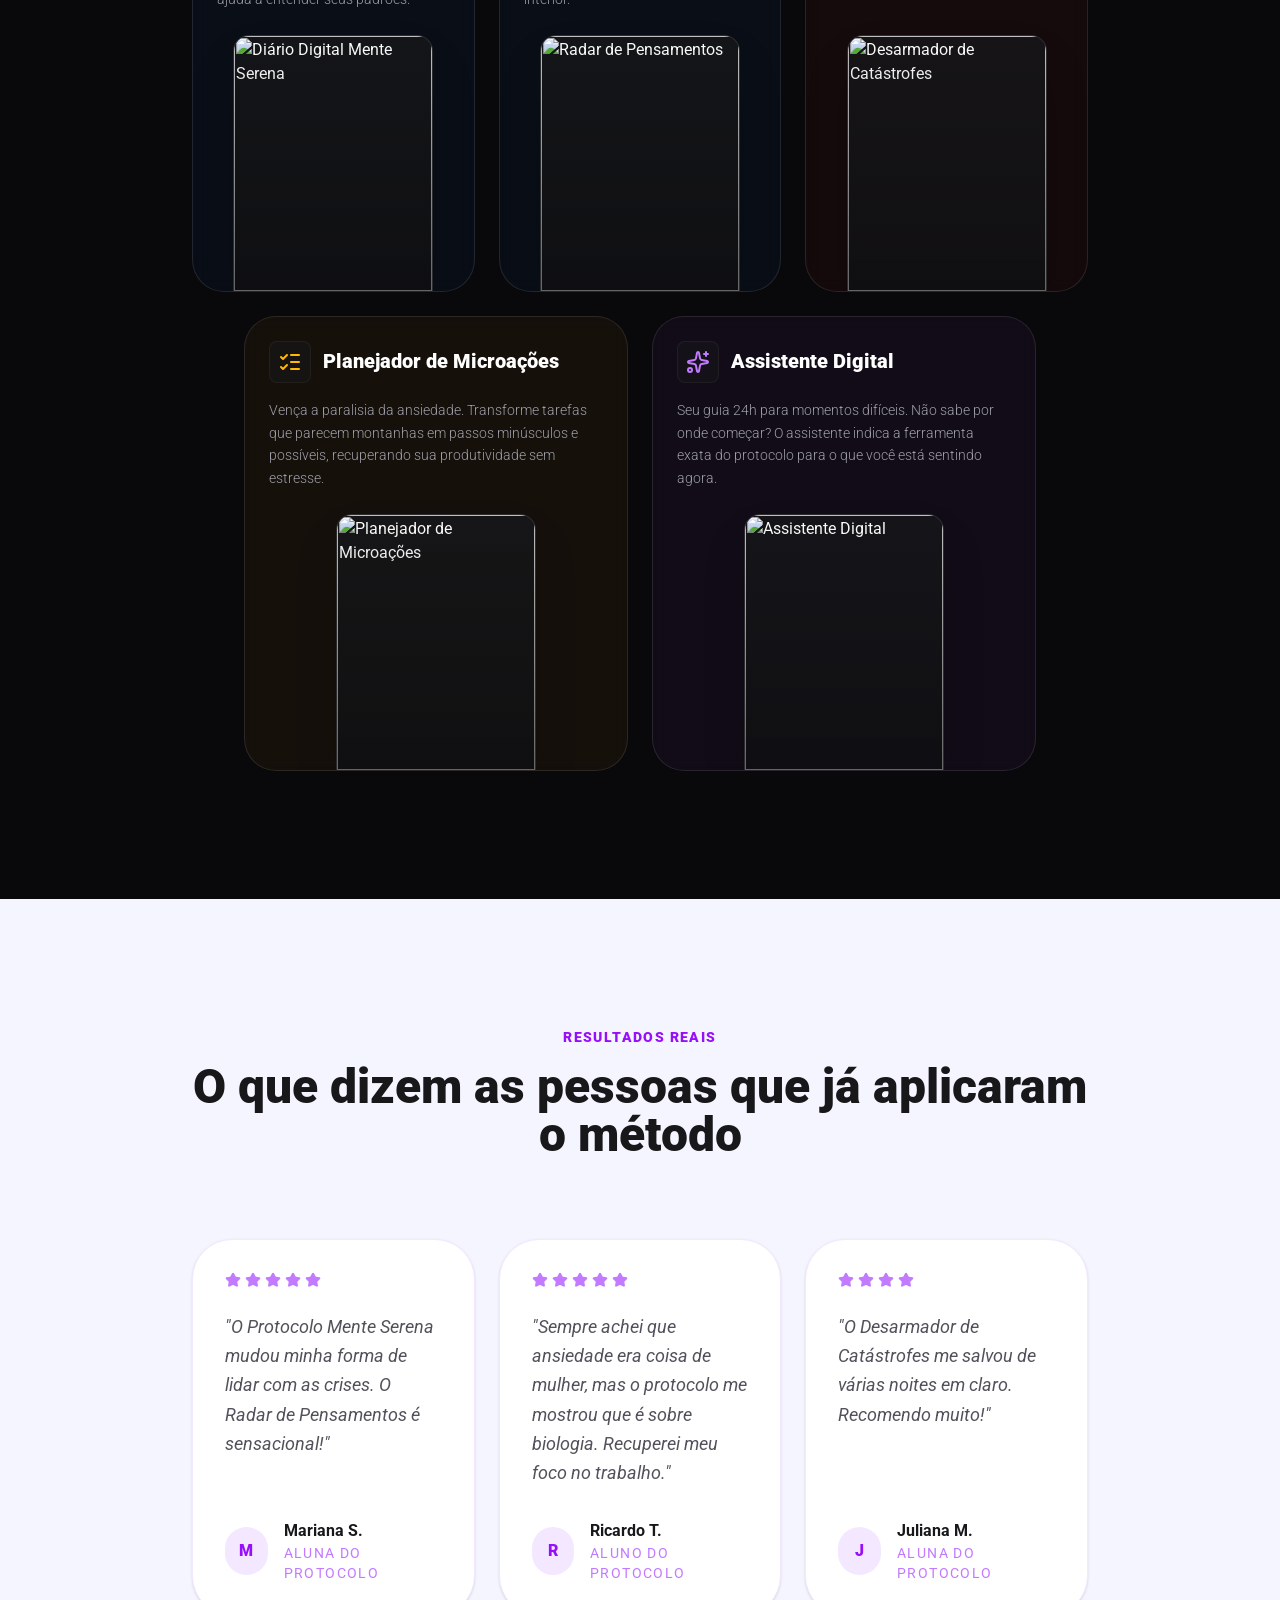
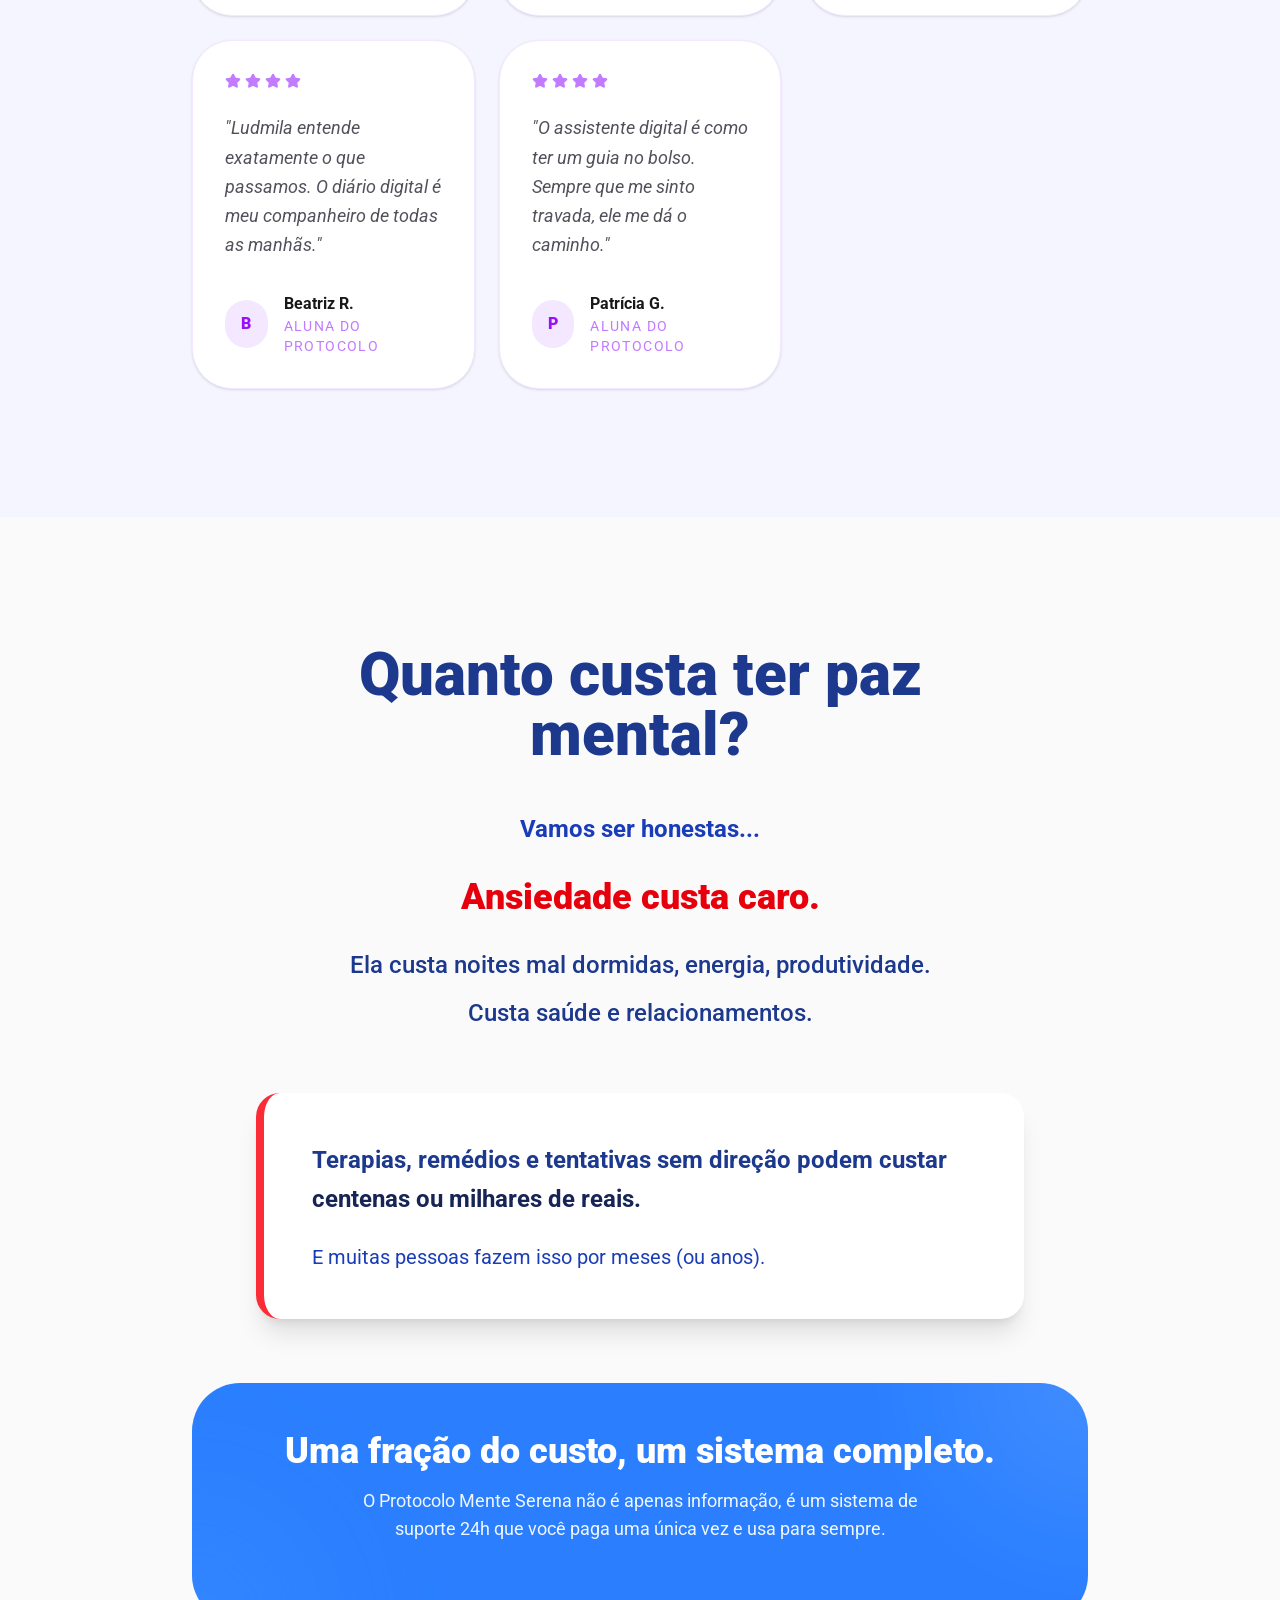
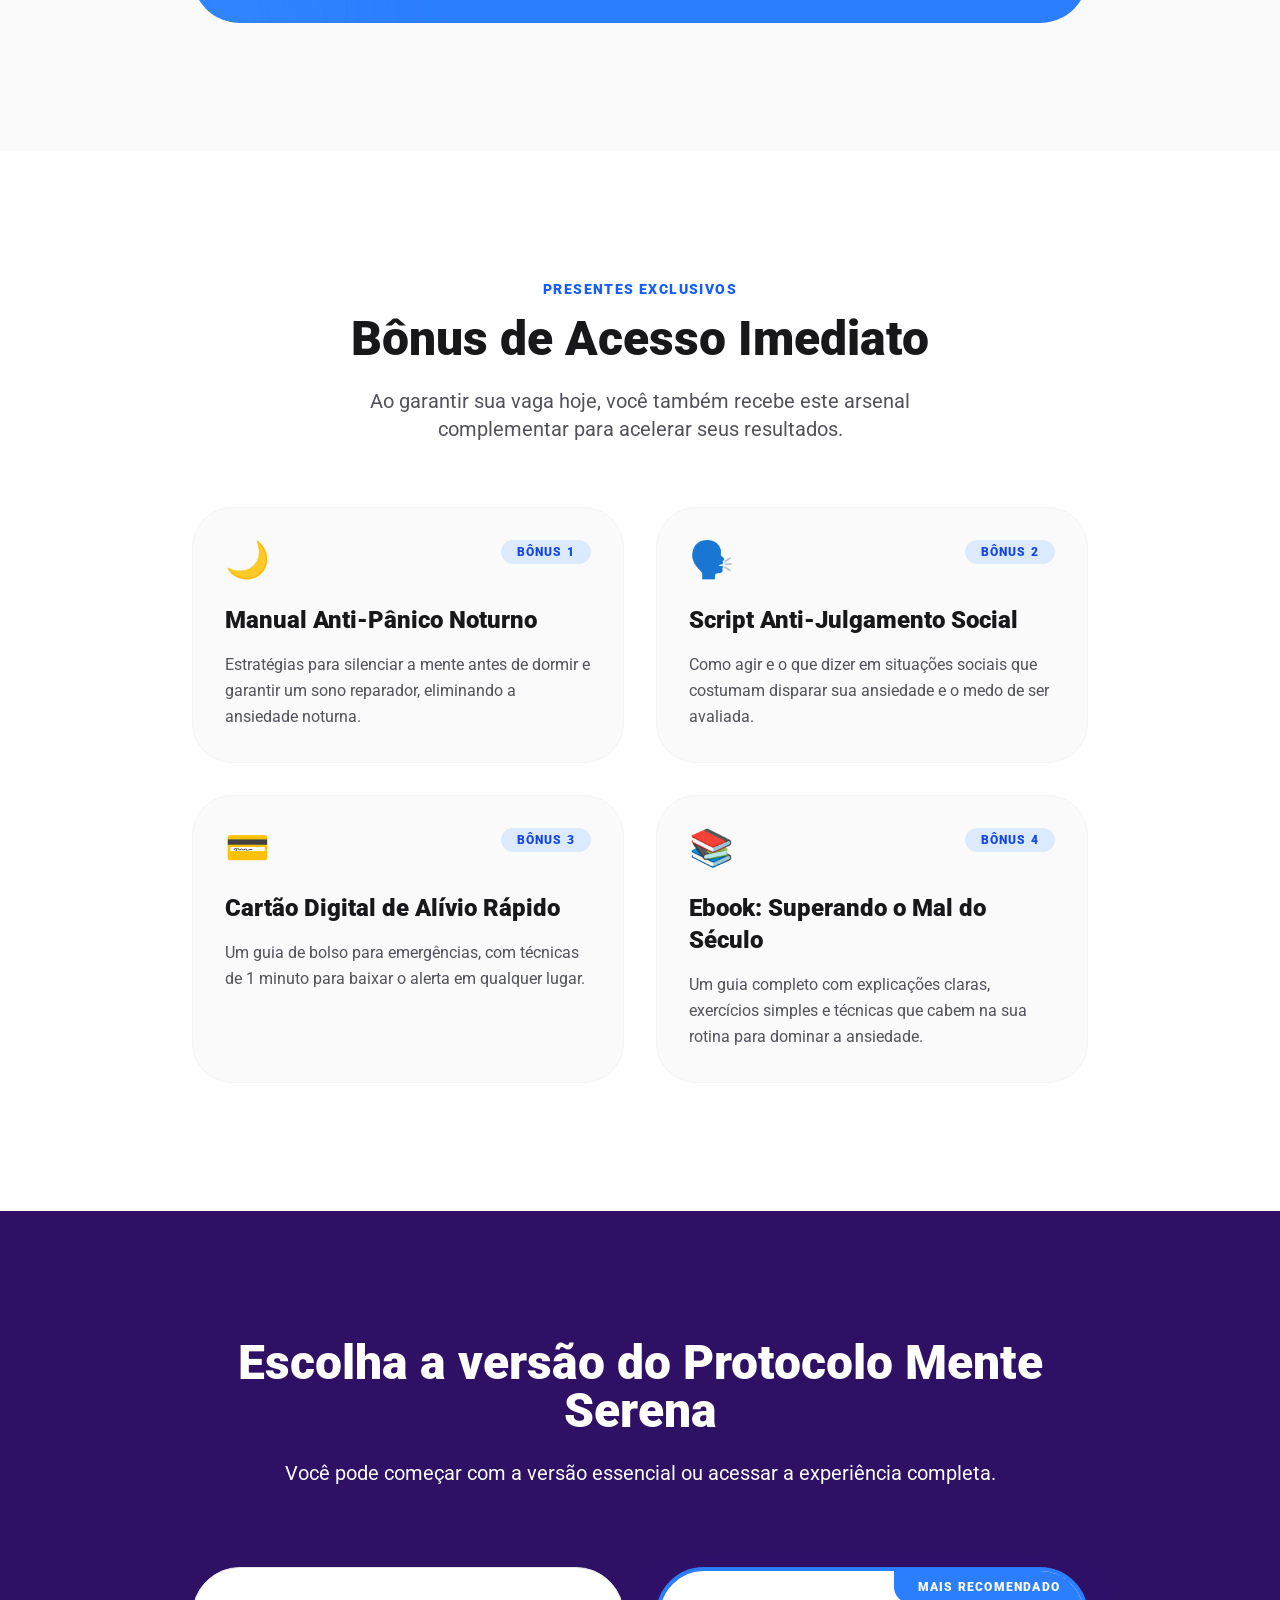
==== commit 69eed545: "Add files via upload" ====
--- a/index.html
+++ b/index.html
@@ -1,1047 +1,2945 @@
-<!doctype html>
-<html lang="pt-br">
-<head>
-  <meta charset="utf-8" />
-  <meta name="viewport" content="width=device-width, initial-scale=1" />
-  <title>Protocolo Mente Serena — Página Oficial</title>
-  <meta name="description" content="Um protocolo em fases para reduzir a ansiedade, desacelerar a mente e recuperar estabilidade emocional com práticas simples e aplicáveis." />
-  <link rel="preload" href="css/style.css" as="style" />
-  <link rel="stylesheet" href="css/style.css" />
-
-  <!-- Google tag (gtag.js) -->
-  <script async src="https://www.googletagmanager.com/gtag/js?id=G-EDFZ0RR1NG"></script>
-  <script>
-    window.dataLayer = window.dataLayer || [];
-    function gtag(){dataLayer.push(arguments);}
-    gtag('js', new Date());
-    gtag('config', 'G-EDFZ0RR1NG');
-  </script>
-
-  <script type="text/javascript">
-    (function(c,l,a,r,i,t,y){
-        c[a]=c[a]||function(){(c[a].q=c[a].q||[]).push(arguments)};
-        t=l.createElement(r);t.async=1;t.src="https://www.clarity.ms/tag/"+i;
-        y=l.getElementsByTagName(r)[0];y.parentNode.insertBefore(t,y);
-    })(window, document, "clarity", "script", "vmz3tgnz91");
-  </script>
-
-  <style>
-    /* Pequenos ajustes defensivos (sem depender do CSS externo) */
-    .cta-info{font-size:14px;opacity:.9;margin-top:12px;color:#2d2e83;text-align:center}
-    .section-content-wide{max-width: 900px; margin: 0 auto;}
-    .oferta-completa-container{ text-align:center; margin: 28px 0 18px; }
-    .oferta-completa-img{ width:100%; max-width:100%; height:auto; display:block; margin:0 auto; border-radius:15px; }
-    @media (min-width: 768px){ .oferta-completa-img{ max-width:40%; } }
-
-    .hero-section{background:#eae9f7; margin:0; padding-top:0; padding-bottom:0;}
-    .hero-headline{font-size:37px; margin: 22px 0 14px; font-weight:500; text-align:center;}
-    .hero-subtitle{font-size:18px; font-weight:400; line-height:26px; text-align:center;}
-
-    .highlight-box{background:#7277d6; padding:20px; border-radius:15px; margin: 20px auto 50px; max-width:900px; color:#fff; font-size:20px; line-height:1.6; text-align:center; font-weight:300;}
-    .mechanism-box{background:#fff; border:2px solid #e5e7eb; padding:22px; border-radius:15px; margin:26px auto; max-width:900px;}
-    .mechanism-box p{margin:0; font-size:20px; line-height:1.7; color:#2d2e83;}
-    .mechanism-bullets{margin:14px 0 0; padding-left:18px; color:#2d2e83; font-size:18px; line-height:1.6;}
-    .mechanism-bullets li{margin:8px 0;}
-
-    .deliverables{background:#fff; border:2px solid #e5e7eb; border-radius:15px; padding:22px; max-width:1000px; margin: 0 auto 40px;}
-    .deliverables h3{margin:0 0 10px; font-size:22px; color:#2d2e83;}
-    .deliverables p{margin:0 0 14px; font-size:16px; color:#2d2e83; opacity:.95;}
-    .deliverables-grid{display:grid; grid-template-columns: repeat(auto-fit, minmax(260px, 1fr)); gap:16px;}
-    .deliverable-item{background:#f8fafc; border:1px solid #e5e7eb; border-radius:12px; padding:14px;}
-    .deliverable-item strong{color:#2d2e83;}
-    .deliverable-item ul{margin:10px 0 0; padding-left:18px; color:#2d2e83; font-size:15px; line-height:1.5;}
-    .deliverable-item li{margin:6px 0;}
-
-    .price-warning{margin:10px auto 0; max-width:840px; font-size:14px; opacity:.85; color:#2d2e83;}
-    .purchase-security{font-size:14px; opacity:.9; color:#2d2e83; text-align:center; margin-top:10px;}
-    .price-info{font-size:14px; opacity:.9; margin-top:8px; color:#2d2e83; text-align:center}
-    .price-current{font-size:34px; font-weight:700; display:block; margin-top:6px;}
-    .price-total{font-size:16px; margin-top:6px; opacity:.9; color:#2d2e83; text-align:center;}
-    .price-old{font-size:18px; opacity:.75; text-align:center;}
-    .price-crossed{text-decoration:line-through; margin-left:6px;}
-
-    .section-subtitle{font-size:20px; text-align:center; margin-bottom: 30px; color:#2d2e83; font-weight:400; max-width: 900px; margin-left:auto; margin-right:auto;}
-
-    /* Layout desktop - mantém o grid 2 colunas */
-    .idealizadora-grid {
-      display: grid;
-      grid-template-columns: 1fr 2fr;
-      gap: 20px;
-      align-items: flex-start;
-    }
-    
-    .idealizadora-photo {
-      text-align: right;
-    }
-    
-    /* Layout mobile - muda para coluna única */
-    @media (max-width: 768px) {
-      .idealizadora-grid {
-        grid-template-columns: 1fr !important;
-        gap: 30px !important;
-        text-align: center !important;
-      }
-      
-      .idealizadora-photo {
-        text-align: center !important;
-        order: -1; /* Coloca a foto no topo */
-      }
-      
-      .idealizadora-photo img {
-        width: 60% !important;
-        max-width: 250px !important;
-      }
-      
-      .idealizadora-content {
-        text-align: left !important;
-        padding: 0 !important;
-      }
-      
-      .idealizadora-content h2 {
-        text-align: center !important;
-        margin-bottom: 20px !important;
-      }
-      
-      /* Assistente de Regulação - Mobile */
-      .assistente-premium {
-        padding: 25px 20px !important;
-        margin: 30px auto 40px !important;
-      }
-      
-      .assistente-premium h3 {
-        font-size: 24px !important;
-      }
-      
-      .assistente-premium .subtitle {
-        font-size: 18px !important;
-      }
-      
-      .assistente-premium .description {
-        font-size: 16px !important;
-      }
-      
-      .assistente-mockup {
-        max-width: 280px !important;
-      }
-      
-      .assistente-bullets {
-        text-align: center !important;
-      }
-      
-      .assistente-bullet {
-        justify-content: center !important;
-        text-align: left !important;
-      }
-    }
-  </style>
-</head>
-<body style="margin: 0; padding: 0;">
-
-  <!-- HERO -->
-  <header class="hero" style="margin: 0; padding: 0;">
-    <section class="section hero-section">
-      <div class="container">
-        <div class="hero-inner">
-          <div class="center section-content-wide">
-
-            <!-- Imagem Oferta Completa -->
-            <div class="oferta-completa-container">
-              <img src="assets/ofertacompleta.png" alt="Oferta Completa" class="oferta-completa-img" />
-            </div>
-
-            <!-- Headline otimizada -->
-            <h1 class="h1 hero-headline">
-              O protocolo em fases que ajuda você a <b>desacelerar a mente</b>, <b>reduzir a ansiedade</b> e recuperar sua paz emocional —
-              mesmo que você já tenha tentado de tudo e nada tenha funcionado por muito tempo.
-            </h1>
-
-            <!-- Subheadline otimizada -->
-            <p class="p sub hero-subtitle">
-              Sem remédios como única saída, sem depender exclusivamente de terapias e sem aquelas técnicas que falham justamente quando você mais precisa…
-              você vai sentir o corpo sair do modo alerta, a mente em equilíbrio e a vida voltar a fazer sentido.
+<!-- HTML -->
+<html lang="en"><head>
+    <meta charset="UTF-8">
+    <link rel="icon" type="image/svg+xml" href="/vite.svg">
+    <meta name="viewport" content="width=device-width, initial-scale=1.0">
+    <title>Protocolo Mente Serena</title>
+    <link rel="preconnect" href="https://fonts.googleapis.com">
+    <link rel="preconnect" href="https://fonts.gstatic.com" crossorigin>
+    <link href="https://fonts.googleapis.com/css2?family=Roboto:ital,wght@0,100;0,300;0,400;0,500;0,700;0,900;1,100;1,300;1,400;1,500;1,700;1,900&display=swap" rel="stylesheet">
+    <script type="module" crossorigin src="/assets/index-DlScgUWq.js"></script>
+    <link rel="stylesheet" crossorigin href="/assets/index-Ca_qnQ0z.css">
+   <link rel="stylesheet" href="./styles.css">
+
+  </head>
+  <body>
+<div id="root">
+  <div class="min-h-screen bg-white text-zinc-900 antialiased selection:bg-purple-100 selection:text-purple-900">
+    <section
+      id=""
+      class="py-20 px-6 md:py-32 bg-[#2e1065] text-white text-center relative overflow-hidden"
+    >
+      <div class="max-w-4xl mx-auto">
+        <div
+          class="absolute top-0 left-1/2 -translate-x-1/2 w-full h-full bg-[radial-gradient(circle_at_50%_0%,rgba(139,92,246,0.15),transparent_50%)] pointer-events-none"
+        ></div>
+
+        <div class="relative z-10" style="opacity: 1; transform: none;">
+          <span
+            class="inline-block px-4 py-1 rounded-full bg-blue-500/10 border border-blue-500/20 text-blue-400 font-bold text-sm tracking-widest uppercase mb-8"
+          >
+            Protocolo Mente Serena
+          </span>
+
+          <h1 class="text-4xl md:text-7xl font-black mb-6 leading-tight text-white">
+            Um método progressivo de 14 dias para vencer a ansiedade e recuperar o controle da sua
+            mente.
+          </h1>
+
+          <p class="text-xl md:text-2xl text-zinc-400 mb-12 font-light">
+            Mesmo que hoje você sinta:
+          </p>
+
+          <div class="grid grid-cols-1 md:grid-cols-2 gap-4 mb-12 text-left max-w-2xl mx-auto">
+            <div
+              class="flex items-center gap-3 bg-white/5 p-4 rounded-xl border border-white/10 backdrop-blur-sm"
+            >
+              <svg
+                xmlns="http://www.w3.org/2000/svg"
+                width="24"
+                height="24"
+                viewBox="0 0 24 24"
+                fill="none"
+                stroke="currentColor"
+                stroke-width="2"
+                stroke-linecap="round"
+                stroke-linejoin="round"
+                class="lucide lucide-circle-alert text-blue-400 w-5 h-5 shrink-0"
+                aria-hidden="true"
+              >
+                <circle cx="12" cy="12" r="10"></circle>
+                <line x1="12" x2="12" y1="8" y2="12"></line>
+                <line x1="12" x2="12.01" y1="16" y2="16"></line>
+              </svg>
+              <span class="text-zinc-300 font-medium">tensão constante</span>
+            </div>
+
+            <div
+              class="flex items-center gap-3 bg-white/5 p-4 rounded-xl border border-white/10 backdrop-blur-sm"
+            >
+              <svg
+                xmlns="http://www.w3.org/2000/svg"
+                width="24"
+                height="24"
+                viewBox="0 0 24 24"
+                fill="none"
+                stroke="currentColor"
+                stroke-width="2"
+                stroke-linecap="round"
+                stroke-linejoin="round"
+                class="lucide lucide-circle-alert text-blue-400 w-5 h-5 shrink-0"
+                aria-hidden="true"
+              >
+                <circle cx="12" cy="12" r="10"></circle>
+                <line x1="12" x2="12" y1="8" y2="12"></line>
+                <line x1="12" x2="12.01" y1="16" y2="16"></line>
+              </svg>
+              <span class="text-zinc-300 font-medium">pensamentos que não param</span>
+            </div>
+
+            <div
+              class="flex items-center gap-3 bg-white/5 p-4 rounded-xl border border-white/10 backdrop-blur-sm"
+            >
+              <svg
+                xmlns="http://www.w3.org/2000/svg"
+                width="24"
+                height="24"
+                viewBox="0 0 24 24"
+                fill="none"
+                stroke="currentColor"
+                stroke-width="2"
+                stroke-linecap="round"
+                stroke-linejoin="round"
+                class="lucide lucide-circle-alert text-blue-400 w-5 h-5 shrink-0"
+                aria-hidden="true"
+              >
+                <circle cx="12" cy="12" r="10"></circle>
+                <line x1="12" x2="12" y1="8" y2="12"></line>
+                <line x1="12" x2="12.01" y1="16" y2="16"></line>
+              </svg>
+              <span class="text-zinc-300 font-medium">medo de falhar</span>
+            </div>
+
+            <div
+              class="flex items-center gap-3 bg-white/5 p-4 rounded-xl border border-white/10 backdrop-blur-sm"
+            >
+              <svg
+                xmlns="http://www.w3.org/2000/svg"
+                width="24"
+                height="24"
+                viewBox="0 0 24 24"
+                fill="none"
+                stroke="currentColor"
+                stroke-width="2"
+                stroke-linecap="round"
+                stroke-linejoin="round"
+                class="lucide lucide-circle-alert text-blue-400 w-5 h-5 shrink-0"
+                aria-hidden="true"
+              >
+                <circle cx="12" cy="12" r="10"></circle>
+                <line x1="12" x2="12" y1="8" y2="12"></line>
+                <line x1="12" x2="12.01" y1="16" y2="16"></line>
+              </svg>
+              <span class="text-zinc-300 font-medium">dificuldade para dormir</span>
+            </div>
+
+            <div
+              class="flex items-center gap-3 bg-white/5 p-4 rounded-xl border border-white/10 backdrop-blur-sm"
+            >
+              <svg
+                xmlns="http://www.w3.org/2000/svg"
+                width="24"
+                height="24"
+                viewBox="0 0 24 24"
+                fill="none"
+                stroke="currentColor"
+                stroke-width="2"
+                stroke-linecap="round"
+                stroke-linejoin="round"
+                class="lucide lucide-circle-alert text-blue-400 w-5 h-5 shrink-0"
+                aria-hidden="true"
+              >
+                <circle cx="12" cy="12" r="10"></circle>
+                <line x1="12" x2="12" y1="8" y2="12"></line>
+                <line x1="12" x2="12.01" y1="16" y2="16"></line>
+              </svg>
+              <span class="text-zinc-300 font-medium">sensação de estar sempre no limite</span>
+            </div>
+          </div>
+
+          <div class="mb-12 text-zinc-500 text-lg">
+            <p class="mb-4">
+              Sem precisar eliminar emoções. Sem depender de ninguém. Sem esperar a ansiedade
+              “sumir”.
             </p>
-
-            <!-- CTA acima da dobra -->
-            <div style="display:flex; gap:12px; flex-wrap:wrap; justify-content: center; margin-top:26px;">
-              <a class="btn green pulse"
-                 href="#checkout"
-                 onclick="document.getElementById('checkout').scrollIntoView({behavior: 'smooth'}); return false;"
-                 data-cta-id="cta_topo"
-                 data-cta-section="topo">QUERO ACESSAR O PROTOCOLO AGORA</a>
-            </div>
-
-            <p class="cta-info">
-              Acesso imediato • Garantia de 7 dias
+            <p class="text-white font-bold text-xl">
+              Apenas reaprendendo a regular sua mente e seu sistema nervoso.
             </p>
-
-          </div>
-        </div>
-
+          </div>
+
+          <button
+            id="cta-button"
+            class="inline-block w-full md:w-auto px-8 py-4 rounded-full font-black text-lg uppercase tracking-wider transition-all shadow-lg cursor-pointer text-center bg-blue-500 text-white hover:bg-blue-600 shadow-blue-500/20 shadow-blue-500/40"
+            tabindex="0"
+            style="transform: none;"
+          >
+            COMEÇAR MEU PROTOCOLO AGORA
+          </button>
+
+          <div class="mt-8 flex items-center justify-center gap-2 text-zinc-500 text-sm">
+            <svg
+              xmlns="http://www.w3.org/2000/svg"
+              width="24"
+              height="24"
+              viewBox="0 0 24 24"
+              fill="none"
+              stroke="currentColor"
+              stroke-width="2"
+              stroke-linecap="round"
+              stroke-linejoin="round"
+              class="lucide lucide-shield-check w-4 h-4"
+              aria-hidden="true"
+            >
+              <path
+                d="M20 13c0 5-3.5 7.5-7.66 8.95a1 1 0 0 1-.67-.01C7.5 20.5 4 18 4 13V6a1 1 0 0 1 1-1c2 0 4.5-1.2 6.24-2.72a1.17 1.17 0 0 1 1.52 0C14.51 3.81 17 5 19 5a1 1 0 0 1 1 1z"
+              ></path>
+              <path d="m9 12 2 2 4-4"></path>
+            </svg>
+            <span>Pagamento 100% seguro • Acesso imediato</span>
+          </div>
+        </div>
       </div>
     </section>
-  </header>
-
-  <!-- VOCÊ SE IDENTIFICA -->
-  <section id="conteudo" class="section" style="padding-top: 40px;padding-bottom: 0px;">
-    <div class="container">
-      <div class="grid two">
-        <div class="photo">
-          <img src="assets/img_ansiedade1.png" alt="Pessoa com sinais de estresse e ansiedade" />
-        </div>
-        <div style="margin-top: 40px;">
-          <h2 class="h2">Se você está vivendo assim…</h2>
-          <ul class="list" style="font-size: 20px;">
-            <li>Pensamentos que não param, mesmo à noite</li>
-            <li>Vive presa em pensamentos repetitivos</li>
-            <li>Sensação constante de tensão, nervosismo ou preocupação</li>
-            <li>Sente o peito apertar e o coração acelerar do nada</li>
-            <li>Dificuldade de relaxar, descansar ou “desligar”</li>
-            <li>Medo de que algo ruim aconteça sem motivo claro</li>
-            <li>Cansaço mental mesmo em dias aparentemente tranquilos</li>
-            <li>Já tentou de tudo e nada resolve de verdade…</li>
-          </ul>
-          <p class="note" style="font-size: 20px;">
-            Se você respondeu “sim” para um ou mais itens, saiba: <b>você não está sozinha.</b>
+
+    <section id="" class="py-20 px-6 md:py-32 bg-white border-t border-b border-zinc-100">
+      <div class="max-w-4xl mx-auto">
+        <div class="max-w-3xl mx-auto">
+          <h2 class="text-3xl md:text-5xl font-black text-zinc-900 mb-12 text-center">
+            O que você vai <span class="text-blue-600">desbloquear</span>:
+          </h2>
+
+          <div class="space-y-10">
+            <div class="flex gap-4">
+              <div class="shrink-0 mt-1">
+                <div class="bg-blue-500 rounded-lg p-1 flex items-center justify-center">
+                  <svg
+                    xmlns="http://www.w3.org/2000/svg"
+                    width="24"
+                    height="24"
+                    viewBox="0 0 24 24"
+                    fill="none"
+                    stroke="currentColor"
+                    stroke-width="2"
+                    stroke-linecap="round"
+                    stroke-linejoin="round"
+                    class="lucide lucide-check w-5 h-5 text-white"
+                    aria-hidden="true"
+                  >
+                    <path d="M20 6 9 17l-5-5"></path>
+                  </svg>
+                </div>
+              </div>
+              <div>
+                <h4 class="text-xl font-bold text-zinc-900 mb-2">
+                  Reprogramação de Gatilhos Emocionais
+                </h4>
+                <p class="text-zinc-600 leading-relaxed">
+                  Identifique e neutralize o que dispara sua ansiedade — antes que ela te domine
+                </p>
+              </div>
+            </div>
+
+            <div class="flex gap-4">
+              <div class="shrink-0 mt-1">
+                <div class="bg-blue-500 rounded-lg p-1 flex items-center justify-center">
+                  <svg
+                    xmlns="http://www.w3.org/2000/svg"
+                    width="24"
+                    height="24"
+                    viewBox="0 0 24 24"
+                    fill="none"
+                    stroke="currentColor"
+                    stroke-width="2"
+                    stroke-linecap="round"
+                    stroke-linejoin="round"
+                    class="lucide lucide-check w-5 h-5 text-white"
+                    aria-hidden="true"
+                  >
+                    <path d="M20 6 9 17l-5-5"></path>
+                  </svg>
+                </div>
+              </div>
+              <div>
+                <h4 class="text-xl font-bold text-zinc-900 mb-2">Sistema Anti-Catástrofe Mental</h4>
+                <p class="text-zinc-600 leading-relaxed">
+                  Processo estruturado para desmontar pensamentos “vai dar errado” antes que eles
+                  sabotem suas decisões.
+                </p>
+              </div>
+            </div>
+
+            <div class="flex gap-4">
+              <div class="shrink-0 mt-1">
+                <div class="bg-blue-500 rounded-lg p-1 flex items-center justify-center">
+                  <svg
+                    xmlns="http://www.w3.org/2000/svg"
+                    width="24"
+                    height="24"
+                    viewBox="0 0 24 24"
+                    fill="none"
+                    stroke="currentColor"
+                    stroke-width="2"
+                    stroke-linecap="round"
+                    stroke-linejoin="round"
+                    class="lucide lucide-check w-5 h-5 text-white"
+                    aria-hidden="true"
+                  >
+                    <path d="M20 6 9 17l-5-5"></path>
+                  </svg>
+                </div>
+              </div>
+              <div>
+                <h4 class="text-xl font-bold text-zinc-900 mb-2">
+                  Técnica de Execução Mesmo Com Medo
+                </h4>
+                <p class="text-zinc-600 leading-relaxed">
+                  Como agir positivamente mesmo com ansiedade ativa — sem esperar coragem aparecer.
+                </p>
+              </div>
+            </div>
+
+            <div class="flex gap-4">
+              <div class="shrink-0 mt-1">
+                <div class="bg-blue-500 rounded-lg p-1 flex items-center justify-center">
+                  <svg
+                    xmlns="http://www.w3.org/2000/svg"
+                    width="24"
+                    height="24"
+                    viewBox="0 0 24 24"
+                    fill="none"
+                    stroke="currentColor"
+                    stroke-width="2"
+                    stroke-linecap="round"
+                    stroke-linejoin="round"
+                    class="lucide lucide-check w-5 h-5 text-white"
+                    aria-hidden="true"
+                  >
+                    <path d="M20 6 9 17l-5-5"></path>
+                  </svg>
+                </div>
+              </div>
+              <div>
+                <h4 class="text-xl font-bold text-zinc-900 mb-2">
+                  Plano de Reconquista da Rotina em 14 Dias
+                </h4>
+                <p class="text-zinc-600 leading-relaxed">
+                  Estratégia organizada para reconstruir disciplina, sono e produtividade passo a
+                  passo.
+                </p>
+              </div>
+            </div>
+
+            <div class="flex gap-4">
+              <div class="shrink-0 mt-1">
+                <div class="bg-blue-500 rounded-lg p-1 flex items-center justify-center">
+                  <svg
+                    xmlns="http://www.w3.org/2000/svg"
+                    width="24"
+                    height="24"
+                    viewBox="0 0 24 24"
+                    fill="none"
+                    stroke="currentColor"
+                    stroke-width="2"
+                    stroke-linecap="round"
+                    stroke-linejoin="round"
+                    class="lucide lucide-check w-5 h-5 text-white"
+                    aria-hidden="true"
+                  >
+                    <path d="M20 6 9 17l-5-5"></path>
+                  </svg>
+                </div>
+              </div>
+              <div>
+                <h4 class="text-xl font-bold text-zinc-900 mb-2">Blindagem Contra Julgamento</h4>
+                <p class="text-zinc-600 leading-relaxed">
+                  Reprogramação prática para parar de se sentir observado, inferior ou insuficiente.
+                </p>
+              </div>
+            </div>
+
+            <div class="flex gap-4">
+              <div class="shrink-0 mt-1">
+                <div class="bg-blue-500 rounded-lg p-1 flex items-center justify-center">
+                  <svg
+                    xmlns="http://www.w3.org/2000/svg"
+                    width="24"
+                    height="24"
+                    viewBox="0 0 24 24"
+                    fill="none"
+                    stroke="currentColor"
+                    stroke-width="2"
+                    stroke-linecap="round"
+                    stroke-linejoin="round"
+                    class="lucide lucide-check w-5 h-5 text-white"
+                    aria-hidden="true"
+                  >
+                    <path d="M20 6 9 17l-5-5"></path>
+                  </svg>
+                </div>
+              </div>
+              <div>
+                <h4 class="text-xl font-bold text-zinc-900 mb-2">
+                  Interrupção de Pensamentos Acelerados
+                </h4>
+                <p class="text-zinc-600 leading-relaxed">
+                  Um método prático para travar o looping mental — eliminando o desgaste constante e
+                  trazendo silêncio interno imediato
+                </p>
+              </div>
+            </div>
+
+            <div class="flex gap-4">
+              <div class="shrink-0 mt-1">
+                <div class="bg-blue-500 rounded-lg p-1 flex items-center justify-center">
+                  <svg
+                    xmlns="http://www.w3.org/2000/svg"
+                    width="24"
+                    height="24"
+                    viewBox="0 0 24 24"
+                    fill="none"
+                    stroke="currentColor"
+                    stroke-width="2"
+                    stroke-linecap="round"
+                    stroke-linejoin="round"
+                    class="lucide lucide-check w-5 h-5 text-white"
+                    aria-hidden="true"
+                  >
+                    <path d="M20 6 9 17l-5-5"></path>
+                  </svg>
+                </div>
+              </div>
+              <div>
+                <h4 class="text-xl font-bold text-zinc-900 mb-2">Controle dos Sintomas Físicos</h4>
+                <p class="text-zinc-600 leading-relaxed">
+                  Técnica para reduzir taquicardia, falta de ar e tensão — devolvendo a sensação de
+                  segurança no próprio corpo
+                </p>
+              </div>
+            </div>
+          </div>
+        </div>
+      </div>
+    </section>
+
+    <section id="" class="py-20 px-6 md:py-32 bg-zinc-50">
+      <div class="max-w-4xl mx-auto">
+        <div class="max-w-2xl mx-auto">
+          <h2 class="text-3xl md:text-5xl font-black mb-12 text-zinc-900 leading-tight">
+            Se você está vivendo assim…
+          </h2>
+
+          <div class="space-y-6 text-xl text-zinc-600 leading-relaxed font-light">
+            <p>
+              Você tenta dar conta de tudo.
+              <span class="font-bold text-zinc-800"
+                >Trabalho. Responsabilidades. Relacionamentos. Expectativas.</span
+              >
+            </p>
+
+            <p>
+              Mas por dentro, a sensação é de estar
+              <span class="text-zinc-900 font-bold italic">sempre no limite.</span>
+            </p>
+
+            <p>
+              Tem dias em que você acorda já com um
+              <span class="font-medium text-zinc-800">cansaço mental esmagador</span>, mesmo em
+              dias aparentemente tranquilos. A sensação constante de tensão, nervosismo e
+              preocupação não te larga.
+            </p>
+
+            <p>
+              As vezes fica presa em
+              <span class="font-medium text-zinc-800">pensamentos repetitivos que não param</span>,
+              mesmo à noite, quando o corpo implora por descanso. Sua mente simplesmente não
+              consegue “desligar”.
+            </p>
+
+            <div class="bg-white p-8 rounded-3xl border border-zinc-200 shadow-sm my-12">
+              <p class="italic mb-4 text-zinc-500">Você deita… E começa a tortura mental:</p>
+              <ul class="space-y-4 text-zinc-800 font-medium">
+                <li>“E se aquilo der errado amanhã?”</li>
+                <li>“Será que eu falei algo que não devia?”</li>
+                <li>“Por que eu não consigo simplesmente focar?”</li>
+                <li>“Eu não vou dar conta de nada…”</li>
+              </ul>
+            </div>
+
+            <p>
+              Você se prende no futuro, antecipando problemas que te paralisam. O medo de que algo
+              ruim aconteça — sem motivo claro — te acompanha como uma sombra.
+            </p>
+
+            <p>
+              Tarefas simples se tornam montanhas. Você
+              <span class="font-medium text-zinc-800">não consegue focar</span>. A procrastinação
+              vira sua única defesa, alimentada por um medo paralisante de errar.
+            </p>
+
+            <p>
+              E do nada, o peito aperta. O coração acelera. A respiração fica curta. Você sente um
+              desânimo profundo para sair, trabalhar ou até estudar.
+            </p>
+
+            <p>Você ainda tenta parecer forte para o mundo. Mas por dentro…</p>
+
+            <p class="text-3xl font-black text-zinc-900 leading-tight">
+              Você está esgotada e por vezes sente perder o controle.
+            </p>
+          </div>
+        </div>
+      </div>
+    </section>
+
+    <section id="" class="py-20 px-6 md:py-32 bg-purple-100 text-zinc-900 !pt-10">
+      <div class="max-w-4xl mx-auto">
+        <div class="flex flex-col items-center text-center mb-12">
+          <div
+            class="w-32 h-32 md:w-48 md:h-48 rounded-full overflow-hidden border-4 border-white shadow-xl mb-8"
+          >
+            <img
+              alt="Explicação"
+              class="w-full h-full object-cover"
+              referrerpolicy="no-referrer"
+              src="http://menteserena.online/imagens/whisper.png"
+            />
+          </div>
+
+          <h2 class="text-3xl md:text-5xl font-black mb-8 leading-tight">
+            O que quase ninguém te explica sobre a ansiedade
+          </h2>
+
+          <div
+            class="space-y-6 text-xl text-zinc-600 leading-relaxed max-w-3xl mx-auto font-light"
+          >
+            <p>
+              A maioria das pessoas tenta vencer a ansiedade do jeito errado: tentando
+              <span class="font-bold text-zinc-900">“controlar a mente” na força</span>, lutar
+              contra o medo ou se cobrar para ficar bem.
+            </p>
+
+            <p>
+              Só que, na prática,
+              <span class="font-bold text-zinc-900">o corpo costuma estar “na frente” da mente.</span>
+              Quando o seu sistema de alerta (estresse) fica ligado por muito tempo, ele passa a
+              interpretar sinais comuns como ameaça — e a mente entra no mesmo ritmo: ruminação,
+              antecipação e pensamentos repetitivos.
+            </p>
+          </div>
+        </div>
+
+        <div class="max-w-2xl mx-auto space-y-4">
+          <div
+            class="flex flex-col md:flex-row md:items-center gap-2 md:gap-4 bg-purple-50 p-6 rounded-2xl border border-purple-100"
+          >
+            <span class="font-black text-purple-600 uppercase text-sm tracking-widest shrink-0">
+              Corpo em alerta
+            </span>
+            <span class="hidden md:block text-purple-200">→</span>
+            <span class="text-zinc-700"
+              >tensão, aperto no peito, respiração curta, sensação de “perigo”.</span
+            >
+          </div>
+
+          <div
+            class="flex flex-col md:flex-row md:items-center gap-2 md:gap-4 bg-purple-50 p-6 rounded-2xl border border-purple-100"
+          >
+            <span class="font-black text-purple-600 uppercase text-sm tracking-widest shrink-0">
+              Mente acelerada
+            </span>
+            <span class="hidden md:block text-purple-200">→</span>
+            <span class="text-zinc-700"
+              >repetição de cenários, preocupação constante, dificuldade de desligar.</span
+            >
+          </div>
+
+          <div
+            class="flex flex-col md:flex-row md:items-center gap-2 md:gap-4 bg-purple-50 p-6 rounded-2xl border border-purple-100"
+          >
+            <span class="font-black text-purple-600 uppercase text-sm tracking-widest shrink-0">
+              Ciclo automático
+            </span>
+            <span class="hidden md:block text-purple-200">→</span>
+            <span class="text-zinc-700"
+              >quanto mais você tenta “forçar calma”, mais o sistema reage.</span
+            >
+          </div>
+        </div>
+      </div>
+    </section>
+
+    <section id="" class="py-20 px-6 md:py-32 bg-white">
+      <div class="max-w-4xl mx-auto">
+        <div class="text-center mb-6">
+          <h2 class="text-3xl md:text-5xl font-black mb-4">O Ciclo Invisível da Ansiedade</h2>
+          <p class="text-zinc-500 text-lg">Como a ansiedade se torna uma rotina automática</p>
+        </div>
+
+        <div class="max-w-md mx-auto relative pt-4 pb-6 md:pb-12">
+          <div
+            class="flex items-center gap-6 bg-zinc-50 p-6 rounded-2xl border border-zinc-100 shadow-sm relative z-10"
+          >
+            <div
+              class="w-12 h-12 rounded-full bg-purple-600 flex items-center justify-center text-white shrink-0"
+            >
+              <svg
+                xmlns="http://www.w3.org/2000/svg"
+                width="24"
+                height="24"
+                viewBox="0 0 24 24"
+                fill="none"
+                stroke="currentColor"
+                stroke-width="2"
+                stroke-linecap="round"
+                stroke-linejoin="round"
+                class="lucide lucide-circle-alert w-6 h-6"
+                aria-hidden="true"
+              >
+                <circle cx="12" cy="12" r="10"></circle>
+                <line x1="12" x2="12" y1="8" y2="12"></line>
+                <line x1="12" x2="12.01" y1="16" y2="16"></line>
+              </svg>
+            </div>
+            <span class="text-xl font-bold text-zinc-800">Ansiedade</span>
+          </div>
+
+          <div class="flex justify-center py-4">
+            <svg
+              xmlns="http://www.w3.org/2000/svg"
+              width="24"
+              height="24"
+              viewBox="0 0 24 24"
+              fill="none"
+              stroke="currentColor"
+              stroke-width="2"
+              stroke-linecap="round"
+              stroke-linejoin="round"
+              class="lucide lucide-chevron-down text-purple-600 w-8 h-8"
+              aria-hidden="true"
+            >
+              <path d="m6 9 6 6 6-6"></path>
+            </svg>
+          </div>
+
+          <div
+            class="flex items-center gap-6 bg-zinc-50 p-6 rounded-2xl border border-zinc-100 shadow-sm relative z-10"
+          >
+            <div
+              class="w-12 h-12 rounded-full bg-purple-600 flex items-center justify-center text-white shrink-0"
+            >
+              <svg
+                xmlns="http://www.w3.org/2000/svg"
+                width="24"
+                height="24"
+                viewBox="0 0 24 24"
+                fill="none"
+                stroke="currentColor"
+                stroke-width="2"
+                stroke-linecap="round"
+                stroke-linejoin="round"
+                class="lucide lucide-brain w-6 h-6"
+                aria-hidden="true"
+              >
+                <path d="M12 18V5"></path>
+                <path d="M15 13a4.17 4.17 0 0 1-3-4 4.17 4.17 0 0 1-3 4"></path>
+                <path d="M17.598 6.5A3 3 0 1 0 12 5a3 3 0 1 0-5.598 1.5"></path>
+                <path d="M17.997 5.125a4 4 0 0 1 2.526 5.77"></path>
+                <path d="M18 18a4 4 0 0 0 2-7.464"></path>
+                <path d="M19.967 17.483A4 4 0 1 1 12 18a4 4 0 1 1-7.967-.517"></path>
+                <path d="M6 18a4 4 0 0 1-2-7.464"></path>
+                <path d="M6.003 5.125a4 4 0 0 0-2.526 5.77"></path>
+              </svg>
+            </div>
+            <span class="text-xl font-bold text-zinc-800">Pensamentos catastróficos</span>
+          </div>
+
+          <div class="flex justify-center py-4">
+            <svg
+              xmlns="http://www.w3.org/2000/svg"
+              width="24"
+              height="24"
+              viewBox="0 0 24 24"
+              fill="none"
+              stroke="currentColor"
+              stroke-width="2"
+              stroke-linecap="round"
+              stroke-linejoin="round"
+              class="lucide lucide-chevron-down text-purple-600 w-8 h-8"
+              aria-hidden="true"
+            >
+              <path d="m6 9 6 6 6-6"></path>
+            </svg>
+          </div>
+
+          <div
+            class="flex items-center gap-6 bg-zinc-50 p-6 rounded-2xl border border-zinc-100 shadow-sm relative z-10"
+          >
+            <div
+              class="w-12 h-12 rounded-full bg-purple-600 flex items-center justify-center text-white shrink-0"
+            >
+              <svg
+                xmlns="http://www.w3.org/2000/svg"
+                width="24"
+                height="24"
+                viewBox="0 0 24 24"
+                fill="none"
+                stroke="currentColor"
+                stroke-width="2"
+                stroke-linecap="round"
+                stroke-linejoin="round"
+                class="lucide lucide-target w-6 h-6"
+                aria-hidden="true"
+              >
+                <circle cx="12" cy="12" r="10"></circle>
+                <circle cx="12" cy="12" r="6"></circle>
+                <circle cx="12" cy="12" r="2"></circle>
+              </svg>
+            </div>
+            <span class="text-xl font-bold text-zinc-800">Evitação</span>
+          </div>
+
+          <div class="flex justify-center py-4">
+            <svg
+              xmlns="http://www.w3.org/2000/svg"
+              width="24"
+              height="24"
+              viewBox="0 0 24 24"
+              fill="none"
+              stroke="currentColor"
+              stroke-width="2"
+              stroke-linecap="round"
+              stroke-linejoin="round"
+              class="lucide lucide-chevron-down text-purple-600 w-8 h-8"
+              aria-hidden="true"
+            >
+              <path d="m6 9 6 6 6-6"></path>
+            </svg>
+          </div>
+
+          <div
+            class="flex items-center gap-6 bg-zinc-50 p-6 rounded-2xl border border-zinc-100 shadow-sm relative z-10"
+          >
+            <div
+              class="w-12 h-12 rounded-full bg-purple-600 flex items-center justify-center text-white shrink-0"
+            >
+              <svg
+                xmlns="http://www.w3.org/2000/svg"
+                width="24"
+                height="24"
+                viewBox="0 0 24 24"
+                fill="none"
+                stroke="currentColor"
+                stroke-width="2"
+                stroke-linecap="round"
+                stroke-linejoin="round"
+                class="lucide lucide-refresh-ccw w-6 h-6"
+                aria-hidden="true"
+              >
+                <path d="M21 12a9 9 0 0 0-9-9 9.75 9.75 0 0 0-6.74 2.74L3 8"></path>
+                <path d="M3 3v5h5"></path>
+                <path d="M3 12a9 9 0 0 0 9 9 9.75 9.75 0 0 0 6.74-2.74L21 16"></path>
+                <path d="M16 16h5v5"></path>
+              </svg>
+            </div>
+            <span class="text-xl font-bold text-zinc-800">Culpa</span>
+          </div>
+
+          <div class="flex justify-center py-4">
+            <svg
+              xmlns="http://www.w3.org/2000/svg"
+              width="24"
+              height="24"
+              viewBox="0 0 24 24"
+              fill="none"
+              stroke="currentColor"
+              stroke-width="2"
+              stroke-linecap="round"
+              stroke-linejoin="round"
+              class="lucide lucide-chevron-down text-purple-600 w-8 h-8"
+              aria-hidden="true"
+            >
+              <path d="m6 9 6 6 6-6"></path>
+            </svg>
+          </div>
+
+          <div
+            class="flex items-center gap-6 bg-zinc-50 p-6 rounded-2xl border border-zinc-100 shadow-sm relative z-10"
+          >
+            <div
+              class="w-12 h-12 rounded-full bg-purple-600 flex items-center justify-center text-white shrink-0"
+            >
+              <svg
+                xmlns="http://www.w3.org/2000/svg"
+                width="24"
+                height="24"
+                viewBox="0 0 24 24"
+                fill="none"
+                stroke="currentColor"
+                stroke-width="2"
+                stroke-linecap="round"
+                stroke-linejoin="round"
+                class="lucide lucide-circle-alert w-6 h-6"
+                aria-hidden="true"
+              >
+                <circle cx="12" cy="12" r="10"></circle>
+                <line x1="12" x2="12" y1="8" y2="12"></line>
+                <line x1="12" x2="12.01" y1="16" y2="16"></line>
+              </svg>
+            </div>
+            <span class="text-xl font-bold text-zinc-800">Mais ansiedade</span>
+          </div>
+        </div>
+
+        <div class="mt-16 text-center space-y-4 text-xl text-zinc-600 font-light">
+          <p>Com o tempo, esse ciclo vira rotina.</p>
+          <p>A mente aprende a antecipar problemas. O corpo permanece tenso.</p>
+          <p class="font-bold text-zinc-900">
+            E você começa a viver sempre em estado de alerta.
           </p>
-          <p class="note" style="font-size: 20px;">
-            E mais importante: <b>isso pode mudar.</b>
+        </div>
+      </div>
+    </section>
+
+    <section id="" class="py-20 px-6 md:py-32 bg-blue-50 text-zinc-900 !pt-10">
+      <div class="max-w-4xl mx-auto">
+        <div class="flex flex-col items-center text-center mb-16">
+          <div
+            class="w-32 h-32 md:w-48 md:h-48 rounded-full overflow-hidden border-4 border-white shadow-xl mb-4"
+          >
+            <img
+              alt="Boa notícia"
+              class="w-full h-full object-cover"
+              referrerpolicy="no-referrer"
+              src="http://menteserena.online/imagens/boanoticia.png"
+            />
+          </div>
+
+          <h2 class="text-3xl md:text-5xl font-black mb-6">A boa notícia</h2>
+
+          <p class="text-xl text-zinc-600 max-w-2xl mx-auto">
+            Se a mente aprendeu esse padrão… ela também pode reaprender segurança.
+          </p>
+        </div>
+
+        <div class="bg-white p-8 md:p-16 rounded-[3rem] border border-blue-100 text-center shadow-sm">
+          <p class="text-xl md:text-2xl text-zinc-700 mb-12 font-light leading-relaxed">
+            O protocolo mente serena é um processo estruturado de 14 dias para treinar sua mente e
+            seu sistema nervoso a sair do estado constante de alerta.
+          </p>
+
+          <div class="flex flex-col md:flex-row items-center justify-center gap-8 text-zinc-500">
+            <div class="flex items-center gap-2">
+              <svg
+                xmlns="http://www.w3.org/2000/svg"
+                width="24"
+                height="24"
+                viewBox="0 0 24 24"
+                fill="none"
+                stroke="currentColor"
+                stroke-width="2"
+                stroke-linecap="round"
+                stroke-linejoin="round"
+                class="lucide lucide-circle-check text-blue-500"
+                aria-hidden="true"
+              >
+                <circle cx="12" cy="12" r="10"></circle>
+                <path d="m9 12 2 2 4-4"></path>
+              </svg>
+              <span>Sem fórmulas mágicas</span>
+            </div>
+
+            <div class="flex items-center gap-2">
+              <svg
+                xmlns="http://www.w3.org/2000/svg"
+                width="24"
+                height="24"
+                viewBox="0 0 24 24"
+                fill="none"
+                stroke="currentColor"
+                stroke-width="2"
+                stroke-linecap="round"
+                stroke-linejoin="round"
+                class="lucide lucide-circle-check text-blue-500"
+                aria-hidden="true"
+              >
+                <circle cx="12" cy="12" r="10"></circle>
+                <path d="m9 12 2 2 4-4"></path>
+              </svg>
+              <span>Sem promessas irreais</span>
+            </div>
+
+            <div class="flex items-center gap-2">
+              <svg
+                xmlns="http://www.w3.org/2000/svg"
+                width="24"
+                height="24"
+                viewBox="0 0 24 24"
+                fill="none"
+                stroke="currentColor"
+                stroke-width="2"
+                stroke-linecap="round"
+                stroke-linejoin="round"
+                class="lucide lucide-circle-check text-blue-500"
+                aria-hidden="true"
+              >
+                <circle cx="12" cy="12" r="10"></circle>
+                <path d="m9 12 2 2 4-4"></path>
+              </svg>
+              <span>Processo prático</span>
+            </div>
+          </div>
+        </div>
+      </div>
+    </section>
+
+    <section id="" class="py-20 px-6 md:py-32 bg-white">
+      <div class="max-w-4xl mx-auto">
+        <div class="text-center mb-20">
+          <h2 class="text-3xl md:text-5xl font-black mb-6">
+            Como funciona o Método Mente Serena
+          </h2>
+          <p class="text-xl text-zinc-600">
+            O protocolo trabalha em 4 fases. Cada fase resolve um ponto específico da ansiedade.
+          </p>
+        </div>
+
+        <div class="grid grid-cols-1 gap-12">
+          <div
+            class="flex flex-col md:flex-row gap-8 items-start bg-zinc-50 p-8 md:p-12 rounded-[2rem] border border-zinc-100"
+          >
+            <div class="bg-blue-500 text-white px-6 py-3 rounded-2xl font-black text-xl shrink-0">
+              Fase 1
+            </div>
+
+            <div class="flex-1">
+              <div class="flex justify-between items-center mb-4">
+                <h4 class="text-2xl md:text-3xl font-black text-zinc-900">
+                  Estabilizar o Sistema Nervoso
+                </h4>
+                <span class="text-blue-600 font-bold">Dias 1–3</span>
+              </div>
+
+              <p class="text-lg text-zinc-600 mb-6">
+                Primeiro você aprende a interromper o estado de alerta.
+              </p>
+
+              <div class="space-y-3 mb-8">
+                <p class="font-bold text-zinc-800 uppercase text-xs tracking-widest">
+                  Você aprende:
+                </p>
+                <div class="flex items-center gap-2 text-zinc-700">
+                  <div class="w-1.5 h-1.5 rounded-full bg-blue-500"></div>
+                  <span>reduzir sintomas físicos</span>
+                </div>
+                <div class="flex items-center gap-2 text-zinc-700">
+                  <div class="w-1.5 h-1.5 rounded-full bg-blue-500"></div>
+                  <span>controlar respiração</span>
+                </div>
+                <div class="flex items-center gap-2 text-zinc-700">
+                  <div class="w-1.5 h-1.5 rounded-full bg-blue-500"></div>
+                  <span>estabilizar o corpo</span>
+                </div>
+              </div>
+
+              <div class="bg-white p-4 rounded-xl border border-zinc-200">
+                <p class="text-zinc-800">
+                  <span class="font-black text-blue-600 uppercase text-xs mr-2">Resultado:</span>
+                  você sente que consegue recuperar controle quando a ansiedade começa.
+                </p>
+              </div>
+            </div>
+          </div>
+
+          <div
+            class="flex flex-col md:flex-row gap-8 items-start bg-zinc-50 p-8 md:p-12 rounded-[2rem] border border-zinc-100"
+          >
+            <div class="bg-blue-500 text-white px-6 py-3 rounded-2xl font-black text-xl shrink-0">
+              Fase 2
+            </div>
+
+            <div class="flex-1">
+              <div class="flex justify-between items-center mb-4">
+                <h4 class="text-2xl md:text-3xl font-black text-zinc-900">
+                  Desarmar a Mente Ansiosa
+                </h4>
+                <span class="text-blue-600 font-bold">Dias 4–7</span>
+              </div>
+
+              <p class="text-lg text-zinc-600 mb-6">Agora trabalhamos os pensamentos.</p>
+
+              <div class="space-y-3 mb-8">
+                <p class="font-bold text-zinc-800 uppercase text-xs tracking-widest">
+                  Você aprende:
+                </p>
+                <div class="flex items-center gap-2 text-zinc-700">
+                  <div class="w-1.5 h-1.5 rounded-full bg-blue-500"></div>
+                  <span>identificar gatilhos mentais</span>
+                </div>
+                <div class="flex items-center gap-2 text-zinc-700">
+                  <div class="w-1.5 h-1.5 rounded-full bg-blue-500"></div>
+                  <span>desmontar pensamentos catastróficos</span>
+                </div>
+                <div class="flex items-center gap-2 text-zinc-700">
+                  <div class="w-1.5 h-1.5 rounded-full bg-blue-500"></div>
+                  <span>reduzir ruminação</span>
+                </div>
+              </div>
+
+              <div class="bg-white p-4 rounded-xl border border-zinc-200">
+                <p class="text-zinc-800">
+                  <span class="font-black text-blue-600 uppercase text-xs mr-2">Resultado:</span>
+                  sua mente deixa de amplificar ameaças imaginárias.
+                </p>
+              </div>
+            </div>
+          </div>
+
+          <div
+            class="flex flex-col md:flex-row gap-8 items-start bg-zinc-50 p-8 md:p-12 rounded-[2rem] border border-zinc-100"
+          >
+            <div class="bg-blue-500 text-white px-6 py-3 rounded-2xl font-black text-xl shrink-0">
+              Fase 3
+            </div>
+
+            <div class="flex-1">
+              <div class="flex justify-between items-center mb-4">
+                <h4 class="text-2xl md:text-3xl font-black text-zinc-900">
+                  Agir Mesmo Com Ansiedade
+                </h4>
+                <span class="text-blue-600 font-bold">Dias 8–10</span>
+              </div>
+
+              <p class="text-lg text-zinc-600 mb-6">Aqui acontece algo transformador.</p>
+
+              <div class="space-y-3 mb-8">
+                <p class="font-bold text-zinc-800 uppercase text-xs tracking-widest">
+                  Você aprende:
+                </p>
+                <div class="flex items-center gap-2 text-zinc-700">
+                  <div class="w-1.5 h-1.5 rounded-full bg-blue-500"></div>
+                  <span>agir mesmo com ansiedade presente</span>
+                </div>
+                <div class="flex items-center gap-2 text-zinc-700">
+                  <div class="w-1.5 h-1.5 rounded-full bg-blue-500"></div>
+                  <span>sem esperar coragem</span>
+                </div>
+                <div class="flex items-center gap-2 text-zinc-700">
+                  <div class="w-1.5 h-1.5 rounded-full bg-blue-500"></div>
+                  <span>sem esperar se sentir “100% pronta”</span>
+                </div>
+              </div>
+
+              <div class="bg-white p-4 rounded-xl border border-zinc-200">
+                <p class="text-zinc-800">
+                  <span class="font-black text-blue-600 uppercase text-xs mr-2">Resultado:</span>
+                  sua autoconfiança começa a voltar.
+                </p>
+              </div>
+            </div>
+          </div>
+
+          <div
+            class="flex flex-col md:flex-row gap-8 items-start bg-zinc-50 p-8 md:p-12 rounded-[2rem] border border-zinc-100"
+          >
+            <div class="bg-blue-500 text-white px-6 py-3 rounded-2xl font-black text-xl shrink-0">
+              Fase 4
+            </div>
+
+            <div class="flex-1">
+              <div class="flex justify-between items-center mb-4">
+                <h4 class="text-2xl md:text-3xl font-black text-zinc-900">
+                  Reconstruir Estabilidade Mental
+                </h4>
+                <span class="text-blue-600 font-bold">Dias 11–14</span>
+              </div>
+
+              <p class="text-lg text-zinc-600 mb-6">Agora reconstruímos sua rotina.</p>
+
+              <div class="space-y-3 mb-8">
+                <p class="font-bold text-zinc-800 uppercase text-xs tracking-widest">
+                  Você aprende:
+                </p>
+                <div class="flex items-center gap-2 text-zinc-700">
+                  <div class="w-1.5 h-1.5 rounded-full bg-blue-500"></div>
+                  <span>organizar sua mente</span>
+                </div>
+                <div class="flex items-center gap-2 text-zinc-700">
+                  <div class="w-1.5 h-1.5 rounded-full bg-blue-500"></div>
+                  <span>criar rituais de estabilidade</span>
+                </div>
+                <div class="flex items-center gap-2 text-zinc-700">
+                  <div class="w-1.5 h-1.5 rounded-full bg-blue-500"></div>
+                  <span>melhorar o sono</span>
+                </div>
+                <div class="flex items-center gap-2 text-zinc-700">
+                  <div class="w-1.5 h-1.5 rounded-full bg-blue-500"></div>
+                  <span>recuperar produtividade</span>
+                </div>
+              </div>
+
+              <div class="bg-white p-4 rounded-xl border border-zinc-200">
+                <p class="text-zinc-800">
+                  <span class="font-black text-blue-600 uppercase text-xs mr-2">Resultado:</span>
+                  sua vida volta a ter previsibilidade.
+                </p>
+              </div>
+            </div>
+          </div>
+        </div>
+      </div>
+    </section>
+
+    <section id="" class="py-20 px-6 md:py-32 bg-blue-600 text-white">
+      <div class="max-w-4xl mx-auto">
+        <div class="text-center mb-12">
+          <h2 class="text-3xl md:text-5xl font-black mb-6">
+            Em apenas 14 dias você começa a sentir:
+          </h2>
+          <p class="text-blue-100 text-lg md:text-xl max-w-2xl mx-auto font-light">
+            Uma transformação real na forma como sua mente e seu corpo reagem ao mundo.
+          </p>
+        </div>
+
+        <div class="grid grid-cols-1 md:grid-cols-2 gap-4 md:gap-6 max-w-4xl mx-auto">
+          <div
+            class="flex flex-col gap-2 bg-white/10 p-6 rounded-3xl backdrop-blur-sm border border-white/20 hover:bg-white/15 transition-colors"
+          >
+            <div class="flex items-center gap-2 text-blue-200 text-sm uppercase tracking-widest font-bold">
+              <div class="w-1.5 h-1.5 rounded-full bg-blue-300"></div>
+              <span>Menos pensamentos repetitivos</span>
+            </div>
+            <div class="flex items-center gap-3 text-white">
+              <svg
+                xmlns="http://www.w3.org/2000/svg"
+                width="24"
+                height="24"
+                viewBox="0 0 24 24"
+                fill="none"
+                stroke="currentColor"
+                stroke-width="2"
+                stroke-linecap="round"
+                stroke-linejoin="round"
+                class="lucide lucide-circle-check w-6 h-6 text-blue-300 shrink-0"
+                aria-hidden="true"
+              >
+                <circle cx="12" cy="12" r="10"></circle>
+                <path d="m9 12 2 2 4-4"></path>
+              </svg>
+              <span class="text-xl font-black leading-tight">Mais clareza para decidir</span>
+            </div>
+          </div>
+
+          <div
+            class="flex flex-col gap-2 bg-white/10 p-6 rounded-3xl backdrop-blur-sm border border-white/20 hover:bg-white/15 transition-colors"
+          >
+            <div class="flex items-center gap-2 text-blue-200 text-sm uppercase tracking-widest font-bold">
+              <div class="w-1.5 h-1.5 rounded-full bg-blue-300"></div>
+              <span>Menos tensão no corpo</span>
+            </div>
+            <div class="flex items-center gap-3 text-white">
+              <svg
+                xmlns="http://www.w3.org/2000/svg"
+                width="24"
+                height="24"
+                viewBox="0 0 24 24"
+                fill="none"
+                stroke="currentColor"
+                stroke-width="2"
+                stroke-linecap="round"
+                stroke-linejoin="round"
+                class="lucide lucide-circle-check w-6 h-6 text-blue-300 shrink-0"
+                aria-hidden="true"
+              >
+                <circle cx="12" cy="12" r="10"></circle>
+                <path d="m9 12 2 2 4-4"></path>
+              </svg>
+              <span class="text-xl font-black leading-tight">Mais sensação de segurança interna</span>
+            </div>
+          </div>
+
+          <div
+            class="flex flex-col gap-2 bg-white/10 p-6 rounded-3xl backdrop-blur-sm border border-white/20 hover:bg-white/15 transition-colors"
+          >
+            <div class="flex items-center gap-2 text-blue-200 text-sm uppercase tracking-widest font-bold">
+              <div class="w-1.5 h-1.5 rounded-full bg-blue-300"></div>
+              <span>Menos ruminação e preocupação</span>
+            </div>
+            <div class="flex items-center gap-3 text-white">
+              <svg
+                xmlns="http://www.w3.org/2000/svg"
+                width="24"
+                height="24"
+                viewBox="0 0 24 24"
+                fill="none"
+                stroke="currentColor"
+                stroke-width="2"
+                stroke-linecap="round"
+                stroke-linejoin="round"
+                class="lucide lucide-circle-check w-6 h-6 text-blue-300 shrink-0"
+                aria-hidden="true"
+              >
+                <circle cx="12" cy="12" r="10"></circle>
+                <path d="m9 12 2 2 4-4"></path>
+              </svg>
+              <span class="text-xl font-black leading-tight">Mais presença no agora</span>
+            </div>
+          </div>
+
+          <div
+            class="flex flex-col gap-2 bg-white/10 p-6 rounded-3xl backdrop-blur-sm border border-white/20 hover:bg-white/15 transition-colors"
+          >
+            <div class="flex items-center gap-2 text-blue-200 text-sm uppercase tracking-widest font-bold">
+              <div class="w-1.5 h-1.5 rounded-full bg-blue-300"></div>
+              <span>Menos autossabotagem</span>
+            </div>
+            <div class="flex items-center gap-3 text-white">
+              <svg
+                xmlns="http://www.w3.org/2000/svg"
+                width="24"
+                height="24"
+                viewBox="0 0 24 24"
+                fill="none"
+                stroke="currentColor"
+                stroke-width="2"
+                stroke-linecap="round"
+                stroke-linejoin="round"
+                class="lucide lucide-circle-check w-6 h-6 text-blue-300 shrink-0"
+                aria-hidden="true"
+              >
+                <circle cx="12" cy="12" r="10"></circle>
+                <path d="m9 12 2 2 4-4"></path>
+              </svg>
+              <span class="text-xl font-black leading-tight">Mais confiança em si mesma</span>
+            </div>
+          </div>
+
+          <div
+            class="flex flex-col gap-2 bg-white/10 p-6 rounded-3xl backdrop-blur-sm border border-white/20 hover:bg-white/15 transition-colors"
+          >
+            <div class="flex items-center gap-2 text-blue-200 text-sm uppercase tracking-widest font-bold">
+              <div class="w-1.5 h-1.5 rounded-full bg-blue-300"></div>
+              <span>Menos modo alerta</span>
+            </div>
+            <div class="flex items-center gap-3 text-white">
+              <svg
+                xmlns="http://www.w3.org/2000/svg"
+                width="24"
+                height="24"
+                viewBox="0 0 24 24"
+                fill="none"
+                stroke="currentColor"
+                stroke-width="2"
+                stroke-linecap="round"
+                stroke-linejoin="round"
+                class="lucide lucide-circle-check w-6 h-6 text-blue-300 shrink-0"
+                aria-hidden="true"
+              >
+                <circle cx="12" cy="12" r="10"></circle>
+                <path d="m9 12 2 2 4-4"></path>
+              </svg>
+              <span class="text-xl font-black leading-tight">Mais estabilidade emocional</span>
+            </div>
+          </div>
+
+          <div
+            class="flex flex-col gap-2 bg-white/10 p-6 rounded-3xl backdrop-blur-sm border border-white/20 hover:bg-white/15 transition-colors"
+          >
+            <div class="flex items-center gap-2 text-blue-200 text-sm uppercase tracking-widest font-bold">
+              <div class="w-1.5 h-1.5 rounded-full bg-blue-300"></div>
+              <span>Menos travas em situações comuns</span>
+            </div>
+            <div class="flex items-center gap-3 text-white">
+              <svg
+                xmlns="http://www.w3.org/2000/svg"
+                width="24"
+                height="24"
+                viewBox="0 0 24 24"
+                fill="none"
+                stroke="currentColor"
+                stroke-width="2"
+                stroke-linecap="round"
+                stroke-linejoin="round"
+                class="lucide lucide-circle-check w-6 h-6 text-blue-300 shrink-0"
+                aria-hidden="true"
+              >
+                <circle cx="12" cy="12" r="10"></circle>
+                <path d="m9 12 2 2 4-4"></path>
+              </svg>
+              <span class="text-xl font-black leading-tight">Mais calma para agir</span>
+            </div>
+          </div>
+
+          <div
+            class="flex flex-col gap-2 bg-white/10 p-6 rounded-3xl backdrop-blur-sm border border-white/20 hover:bg-white/15 transition-colors"
+          >
+            <div class="flex items-center gap-2 text-blue-200 text-sm uppercase tracking-widest font-bold">
+              <div class="w-1.5 h-1.5 rounded-full bg-blue-300"></div>
+              <span>Menos desânimo e procrastinação</span>
+            </div>
+            <div class="flex items-center gap-3 text-white">
+              <svg
+                xmlns="http://www.w3.org/2000/svg"
+                width="24"
+                height="24"
+                viewBox="0 0 24 24"
+                fill="none"
+                stroke="currentColor"
+                stroke-width="2"
+                stroke-linecap="round"
+                stroke-linejoin="round"
+                class="lucide lucide-circle-check w-6 h-6 text-blue-300 shrink-0"
+                aria-hidden="true"
+              >
+                <circle cx="12" cy="12" r="10"></circle>
+                <path d="m9 12 2 2 4-4"></path>
+              </svg>
+              <span class="text-xl font-black leading-tight">Mais foco e consistência</span>
+            </div>
+          </div>
+
+          <div
+            class="flex flex-col gap-2 bg-white/10 p-6 rounded-3xl backdrop-blur-sm border border-white/20 hover:bg-white/15 transition-colors"
+          >
+            <div class="flex items-center gap-2 text-blue-200 text-sm uppercase tracking-widest font-bold">
+              <div class="w-1.5 h-1.5 rounded-full bg-blue-300"></div>
+              <span>Menos isolamento</span>
+            </div>
+            <div class="flex items-center gap-3 text-white">
+              <svg
+                xmlns="http://www.w3.org/2000/svg"
+                width="24"
+                height="24"
+                viewBox="0 0 24 24"
+                fill="none"
+                stroke="currentColor"
+                stroke-width="2"
+                stroke-linecap="round"
+                stroke-linejoin="round"
+                class="lucide lucide-circle-check w-6 h-6 text-blue-300 shrink-0"
+                aria-hidden="true"
+              >
+                <circle cx="12" cy="12" r="10"></circle>
+                <path d="m9 12 2 2 4-4"></path>
+              </svg>
+              <span class="text-xl font-black leading-tight">Mais retomada da vida social</span>
+            </div>
+          </div>
+        </div>
+      </div>
+    </section>
+
+    <section id="" class="py-20 px-6 md:py-32 bg-zinc-950 text-white overflow-hidden">
+      <div class="max-w-4xl mx-auto">
+        <div class="text-center mb-16 relative z-10">
+          <span class="text-blue-500 font-black tracking-widest uppercase text-sm mb-4 block">
+            Tecnologia a Serviço da Calma
+          </span>
+          <h2 class="text-3xl md:text-6xl font-black mb-6">
+            Seu Arsenal Digital Contra a Ansiedade
+          </h2>
+          <p class="text-xl text-zinc-400 max-w-2xl mx-auto font-light leading-relaxed">
+            Esqueça métodos que ficam só no papel. Tenha ferramentas interativas no seu celular
+            para desarmar crises e organizar sua mente no exato momento em que você mais precisa.
+          </p>
+        </div>
+
+        <div class="grid grid-cols-1 md:grid-cols-3 gap-6 relative z-10">
+          <div
+            class="p-6 rounded-[2rem] border border-white/10 bg-blue-500/5 backdrop-blur-sm flex flex-col h-full group overflow-hidden"
+          >
+            <div class="flex items-center gap-3 mb-4">
+              <div class="p-2 rounded-lg bg-zinc-900/50 border border-white/5">
+                <svg
+                  xmlns="http://www.w3.org/2000/svg"
+                  width="24"
+                  height="24"
+                  viewBox="0 0 24 24"
+                  fill="none"
+                  stroke="currentColor"
+                  stroke-width="2"
+                  stroke-linecap="round"
+                  stroke-linejoin="round"
+                  class="lucide lucide-book-open w-6 h-6 text-blue-400"
+                  aria-hidden="true"
+                >
+                  <path d="M12 7v14"></path>
+                  <path
+                    d="M3 18a1 1 0 0 1-1-1V4a1 1 0 0 1 1-1h5a4 4 0 0 1 4 4 4 4 0 0 1 4-4h5a1 1 0 0 1 1 1v13a1 1 0 0 1-1 1h-6a3 3 0 0 0-3 3 3 3 0 0 0-3-3z"
+                  ></path>
+                </svg>
+              </div>
+              <h3 class="text-xl font-black leading-tight">Diário Digital Mente Serena</h3>
+            </div>
+
+            <p class="text-zinc-400 text-sm font-light leading-relaxed mb-6">
+              Transforme o caos mental em clareza. Identifique gatilhos e acompanhe sua evolução
+              emocional com um registro inteligente que te ajuda a entender seus padrões.
+            </p>
+
+            <div
+              class="mt-auto relative h-64 -mb-6 mx-auto w-full max-w-[200px] overflow-hidden rounded-t-2xl border-t border-x border-white/10 bg-zinc-900/80 shadow-2xl transition-transform duration-500 group-hover:translate-y-2"
+            >
+              <img
+                alt="Diário Digital Mente Serena"
+                class="w-full h-full object-cover object-top"
+                referrerpolicy="no-referrer"
+                src="https://menteserena.online/imagens/DiarioDigitalMenteSerena.png"
+              />
+              <div
+                class="absolute inset-0 bg-gradient-to-t from-zinc-950/50 to-transparent pointer-events-none"
+              ></div>
+            </div>
+          </div>
+
+          <div
+            class="p-6 rounded-[2rem] border border-white/10 bg-blue-500/5 backdrop-blur-sm flex flex-col h-full group overflow-hidden"
+          >
+            <div class="flex items-center gap-3 mb-4">
+              <div class="p-2 rounded-lg bg-zinc-900/50 border border-white/5">
+                <svg
+                  xmlns="http://www.w3.org/2000/svg"
+                  width="24"
+                  height="24"
+                  viewBox="0 0 24 24"
+                  fill="none"
+                  stroke="currentColor"
+                  stroke-width="2"
+                  stroke-linecap="round"
+                  stroke-linejoin="round"
+                  class="lucide lucide-radar w-6 h-6 text-blue-400"
+                  aria-hidden="true"
+                >
+                  <path d="M19.07 4.93A10 10 0 0 0 6.99 3.34"></path>
+                  <path d="M4 6h.01"></path>
+                  <path d="M2.29 9.62A10 10 0 1 0 21.31 8.35"></path>
+                  <path d="M16.24 7.76A6 6 0 1 0 8.23 16.67"></path>
+                  <path d="M12 18h.01"></path>
+                  <path d="M17.99 11.66A6 6 0 0 1 15.77 16.67"></path>
+                  <circle cx="12" cy="12" r="2"></circle>
+                  <path d="m13.41 10.59 5.66-5.66"></path>
+                </svg>
+              </div>
+              <h3 class="text-xl font-black leading-tight">Radar de Pensamentos</h3>
+            </div>
+
+            <p class="text-zinc-400 text-sm font-light leading-relaxed mb-6">
+              Pare de acreditar em tudo o que você sente. Analise pensamentos ansiosos com lógica e
+              construa uma visão equilibrada para recuperar a paz interior.
+            </p>
+
+            <div
+              class="mt-auto relative h-64 -mb-6 mx-auto w-full max-w-[200px] overflow-hidden rounded-t-2xl border-t border-x border-white/10 bg-zinc-900/80 shadow-2xl transition-transform duration-500 group-hover:translate-y-2"
+            >
+              <img
+                alt="Radar de Pensamentos"
+                class="w-full h-full object-cover object-top"
+                referrerpolicy="no-referrer"
+                src="https://menteserena.online/imagens/Radar_de_Pensamentos.png"
+              />
+              <div
+                class="absolute inset-0 bg-gradient-to-t from-zinc-950/50 to-transparent pointer-events-none"
+              ></div>
+            </div>
+          </div>
+
+          <div
+            class="p-6 rounded-[2rem] border border-white/10 bg-red-500/5 backdrop-blur-sm flex flex-col h-full group overflow-hidden"
+            style="transform: none;"
+          >
+            <div class="flex items-center gap-3 mb-4">
+              <div class="p-2 rounded-lg bg-zinc-900/50 border border-white/5">
+                <svg
+                  xmlns="http://www.w3.org/2000/svg"
+                  width="24"
+                  height="24"
+                  viewBox="0 0 24 24"
+                  fill="none"
+                  stroke="currentColor"
+                  stroke-width="2"
+                  stroke-linecap="round"
+                  stroke-linejoin="round"
+                  class="lucide lucide-shield-alert w-6 h-6 text-red-400"
+                  aria-hidden="true"
+                >
+                  <path
+                    d="M20 13c0 5-3.5 7.5-7.66 8.95a1 1 0 0 1-.67-.01C7.5 20.5 4 18 4 13V6a1 1 0 0 1 1-1c2 0 4.5-1.2 6.24-2.72a1.17 1.17 0 0 1 1.52 0C14.51 3.81 17 5 19 5a1 1 0 0 1 1 1z"
+                  ></path>
+                  <path d="M12 8v4"></path>
+                  <path d="M12 16h.01"></path>
+                </svg>
+              </div>
+              <h3 class="text-xl font-black leading-tight">Desarmador de Catástrofes</h3>
+            </div>
+
+            <p class="text-zinc-400 text-sm font-light leading-relaxed mb-6">
+              Corte o ciclo do 'e se...'. Ferramenta prática para interromper previsões pessimistas
+              e cenários ruins antes que eles dominem o seu dia.
+            </p>
+
+            <div
+              class="mt-auto relative h-64 -mb-6 mx-auto w-full max-w-[200px] overflow-hidden rounded-t-2xl border-t border-x border-white/10 bg-zinc-900/80 shadow-2xl transition-transform duration-500 group-hover:translate-y-2"
+            >
+              <img
+                alt="Desarmador de Catástrofes"
+                class="w-full h-full object-cover object-top"
+                referrerpolicy="no-referrer"
+                src="https://menteserena.online/imagens/Desarmador_de_Ansiedade.png"
+              />
+              <div
+                class="absolute inset-0 bg-gradient-to-t from-zinc-950/50 to-transparent pointer-events-none"
+              ></div>
+            </div>
+          </div>
+
+          <div class="md:col-span-3 flex flex-col md:flex-row justify-center gap-6">
+            <div
+              class="p-6 rounded-[2rem] border border-white/10 bg-amber-500/5 backdrop-blur-sm flex flex-col h-full group overflow-hidden max-w-sm w-full"
+            >
+              <div class="flex items-center gap-3 mb-4">
+                <div class="p-2 rounded-lg bg-zinc-900/50 border border-white/5">
+                  <svg
+                    xmlns="http://www.w3.org/2000/svg"
+                    width="24"
+                    height="24"
+                    viewBox="0 0 24 24"
+                    fill="none"
+                    stroke="currentColor"
+                    stroke-width="2"
+                    stroke-linecap="round"
+                    stroke-linejoin="round"
+                    class="lucide lucide-list-checks w-6 h-6 text-amber-400"
+                    aria-hidden="true"
+                  >
+                    <path d="M13 5h8"></path>
+                    <path d="M13 12h8"></path>
+                    <path d="M13 19h8"></path>
+                    <path d="m3 17 2 2 4-4"></path>
+                    <path d="m3 7 2 2 4-4"></path>
+                  </svg>
+                </div>
+                <h3 class="text-xl font-black leading-tight">Planejador de Microações</h3>
+              </div>
+
+              <p class="text-zinc-400 text-sm font-light leading-relaxed mb-6">
+                Vença a paralisia da ansiedade. Transforme tarefas que parecem montanhas em passos
+                minúsculos e possíveis, recuperando sua produtividade sem estresse.
+              </p>
+
+              <div
+                class="mt-auto relative h-64 -mb-6 mx-auto w-full max-w-[200px] overflow-hidden rounded-t-2xl border-t border-x border-white/10 bg-zinc-900/80 shadow-2xl transition-transform duration-500 group-hover:translate-y-2"
+              >
+                <img
+                  alt="Planejador de Microações"
+                  class="w-full h-full object-cover object-top"
+                  referrerpolicy="no-referrer"
+                  src="https://menteserena.online/imagens/Planejador_Microacoes.png"
+                />
+                <div
+                  class="absolute inset-0 bg-gradient-to-t from-zinc-950/50 to-transparent pointer-events-none"
+                ></div>
+              </div>
+            </div>
+
+            <div
+              class="p-6 rounded-[2rem] border border-white/10 bg-purple-500/5 backdrop-blur-sm flex flex-col h-full group overflow-hidden max-w-sm w-full"
+              style="transform: none;"
+            >
+              <div class="flex items-center gap-3 mb-4">
+                <div class="p-2 rounded-lg bg-zinc-900/50 border border-white/5">
+                  <svg
+                    xmlns="http://www.w3.org/2000/svg"
+                    width="24"
+                    height="24"
+                    viewBox="0 0 24 24"
+                    fill="none"
+                    stroke="currentColor"
+                    stroke-width="2"
+                    stroke-linecap="round"
+                    stroke-linejoin="round"
+                    class="lucide lucide-sparkles w-6 h-6 text-purple-400"
+                    aria-hidden="true"
+                  >
+                    <path
+                      d="M11.017 2.814a1 1 0 0 1 1.966 0l1.051 5.558a2 2 0 0 0 1.594 1.594l5.558 1.051a1 1 0 0 1 0 1.966l-5.558 1.051a2 2 0 0 0-1.594 1.594l-1.051 5.558a1 1 0 0 1-1.966 0l-1.051-5.558a2 2 0 0 0-1.594-1.594l-5.558-1.051a1 1 0 0 1 0-1.966l5.558-1.051a2 2 0 0 0 1.594-1.594z"
+                    ></path>
+                    <path d="M20 2v4"></path>
+                    <path d="M22 4h-4"></path>
+                    <circle cx="4" cy="20" r="2"></circle>
+                  </svg>
+                </div>
+                <h3 class="text-xl font-black leading-tight">Assistente Digital</h3>
+              </div>
+
+              <p class="text-zinc-400 text-sm font-light leading-relaxed mb-6">
+                Seu guia 24h para momentos difíceis. Não sabe por onde começar? O assistente indica
+                a ferramenta exata do protocolo para o que você está sentindo agora.
+              </p>
+
+              <div
+                class="mt-auto relative h-64 -mb-6 mx-auto w-full max-w-[200px] overflow-hidden rounded-t-2xl border-t border-x border-white/10 bg-zinc-900/80 shadow-2xl transition-transform duration-500 group-hover:translate-y-2"
+              >
+                <img
+                  alt="Assistente Digital"
+                  class="w-full h-full object-cover object-top"
+                  referrerpolicy="no-referrer"
+                  src="https://menteserena.online/imagens/Assistente_Digital.png"
+                />
+                <div
+                  class="absolute inset-0 bg-gradient-to-t from-zinc-950/50 to-transparent pointer-events-none"
+                ></div>
+              </div>
+            </div>
+          </div>
+        </div>
+      </div>
+    </section>
+
+    <section id="" class="py-20 px-6 md:py-32 bg-[#F5F5FF] text-zinc-900">
+      <div class="max-w-4xl mx-auto">
+        <div class="text-center mb-20">
+          <span class="text-purple-600 font-black tracking-widest uppercase text-sm mb-4 block">
+            Resultados Reais
+          </span>
+          <h2 class="text-3xl md:text-5xl font-black mb-6">
+            O que dizem as pessoas que já aplicaram o método
+          </h2>
+        </div>
+
+        <div class="grid grid-cols-1 md:grid-cols-2 lg:grid-cols-3 gap-6">
+          <div
+            class="p-8 rounded-[2.5rem] bg-white border border-purple-100 flex flex-col h-full shadow-sm"
+          >
+            <div class="flex gap-1 mb-6">
+              <svg
+                xmlns="http://www.w3.org/2000/svg"
+                width="24"
+                height="24"
+                viewBox="0 0 24 24"
+                fill="none"
+                stroke="currentColor"
+                stroke-width="2"
+                stroke-linecap="round"
+                stroke-linejoin="round"
+                class="lucide lucide-star w-4 h-4 fill-purple-400 text-purple-400"
+                aria-hidden="true"
+              >
+                <path
+                  d="M11.525 2.295a.53.53 0 0 1 .95 0l2.31 4.679a2.123 2.123 0 0 0 1.595 1.16l5.166.756a.53.53 0 0 1 .294.904l-3.736 3.638a2.123 2.123 0 0 0-.611 1.878l.882 5.14a.53.53 0 0 1-.771.56l-4.618-2.428a2.122 2.122 0 0 0-1.973 0L6.396 21.01a.53.53 0 0 1-.77-.56l.881-5.139a2.122 2.122 0 0 0-.611-1.879L2.16 9.795a.53.53 0 0 1 .294-.906l5.165-.755a2.122 2.122 0 0 0 1.597-1.16z"
+                ></path>
+              </svg>
+              <svg
+                xmlns="http://www.w3.org/2000/svg"
+                width="24"
+                height="24"
+                viewBox="0 0 24 24"
+                fill="none"
+                stroke="currentColor"
+                stroke-width="2"
+                stroke-linecap="round"
+                stroke-linejoin="round"
+                class="lucide lucide-star w-4 h-4 fill-purple-400 text-purple-400"
+                aria-hidden="true"
+              >
+                <path
+                  d="M11.525 2.295a.53.53 0 0 1 .95 0l2.31 4.679a2.123 2.123 0 0 0 1.595 1.16l5.166.756a.53.53 0 0 1 .294.904l-3.736 3.638a2.123 2.123 0 0 0-.611 1.878l.882 5.14a.53.53 0 0 1-.771.56l-4.618-2.428a2.122 2.122 0 0 0-1.973 0L6.396 21.01a.53.53 0 0 1-.77-.56l.881-5.139a2.122 2.122 0 0 0-.611-1.879L2.16 9.795a.53.53 0 0 1 .294-.906l5.165-.755a2.122 2.122 0 0 0 1.597-1.16z"
+                ></path>
+              </svg>
+              <svg
+                xmlns="http://www.w3.org/2000/svg"
+                width="24"
+                height="24"
+                viewBox="0 0 24 24"
+                fill="none"
+                stroke="currentColor"
+                stroke-width="2"
+                stroke-linecap="round"
+                stroke-linejoin="round"
+                class="lucide lucide-star w-4 h-4 fill-purple-400 text-purple-400"
+                aria-hidden="true"
+              >
+                <path
+                  d="M11.525 2.295a.53.53 0 0 1 .95 0l2.31 4.679a2.123 2.123 0 0 0 1.595 1.16l5.166.756a.53.53 0 0 1 .294.904l-3.736 3.638a2.123 2.123 0 0 0-.611 1.878l.882 5.14a.53.53 0 0 1-.771.56l-4.618-2.428a2.122 2.122 0 0 0-1.973 0L6.396 21.01a.53.53 0 0 1-.77-.56l.881-5.139a2.122 2.122 0 0 0-.611-1.879L2.16 9.795a.53.53 0 0 1 .294-.906l5.165-.755a2.122 2.122 0 0 0 1.597-1.16z"
+                ></path>
+              </svg>
+              <svg
+                xmlns="http://www.w3.org/2000/svg"
+                width="24"
+                height="24"
+                viewBox="0 0 24 24"
+                fill="none"
+                stroke="currentColor"
+                stroke-width="2"
+                stroke-linecap="round"
+                stroke-linejoin="round"
+                class="lucide lucide-star w-4 h-4 fill-purple-400 text-purple-400"
+                aria-hidden="true"
+              >
+                <path
+                  d="M11.525 2.295a.53.53 0 0 1 .95 0l2.31 4.679a2.123 2.123 0 0 0 1.595 1.16l5.166.756a.53.53 0 0 1 .294.904l-3.736 3.638a2.123 2.123 0 0 0-.611 1.878l.882 5.14a.53.53 0 0 1-.771.56l-4.618-2.428a2.122 2.122 0 0 0-1.973 0L6.396 21.01a.53.53 0 0 1-.77-.56l.881-5.139a2.122 2.122 0 0 0-.611-1.879L2.16 9.795a.53.53 0 0 1 .294-.906l5.165-.755a2.122 2.122 0 0 0 1.597-1.16z"
+                ></path>
+              </svg>
+              <svg
+                xmlns="http://www.w3.org/2000/svg"
+                width="24"
+                height="24"
+                viewBox="0 0 24 24"
+                fill="none"
+                stroke="currentColor"
+                stroke-width="2"
+                stroke-linecap="round"
+                stroke-linejoin="round"
+                class="lucide lucide-star w-4 h-4 fill-purple-400 text-purple-400"
+                aria-hidden="true"
+              >
+                <path
+                  d="M11.525 2.295a.53.53 0 0 1 .95 0l2.31 4.679a2.123 2.123 0 0 0 1.595 1.16l5.166.756a.53.53 0 0 1 .294.904l-3.736 3.638a2.123 2.123 0 0 0-.611 1.878l.882 5.14a.53.53 0 0 1-.771.56l-4.618-2.428a2.122 2.122 0 0 0-1.973 0L6.396 21.01a.53.53 0 0 1-.77-.56l.881-5.139a2.122 2.122 0 0 0-.611-1.879L2.16 9.795a.53.53 0 0 1 .294-.906l5.165-.755a2.122 2.122 0 0 0 1.597-1.16z"
+                ></path>
+              </svg>
+            </div>
+
+            <p class="text-zinc-600 text-lg mb-8 italic leading-relaxed flex-1">
+              "O Protocolo Mente Serena mudou minha forma de lidar com as crises. O Radar de
+              Pensamentos é sensacional!"
+            </p>
+
+            <div class="flex items-center gap-4">
+              <div
+                class="w-12 h-12 rounded-full bg-purple-100 flex items-center justify-center text-purple-600 font-black"
+              >
+                M
+              </div>
+              <div>
+                <p class="font-bold text-zinc-900">Mariana S.</p>
+                <p class="text-purple-400 text-sm uppercase tracking-widest">
+                  Aluna do Protocolo
+                </p>
+              </div>
+            </div>
+          </div>
+
+          <div
+            class="p-8 rounded-[2.5rem] bg-white border border-purple-100 flex flex-col h-full shadow-sm"
+          >
+            <div class="flex gap-1 mb-6">
+              <svg
+                xmlns="http://www.w3.org/2000/svg"
+                width="24"
+                height="24"
+                viewBox="0 0 24 24"
+                fill="none"
+                stroke="currentColor"
+                stroke-width="2"
+                stroke-linecap="round"
+                stroke-linejoin="round"
+                class="lucide lucide-star w-4 h-4 fill-purple-400 text-purple-400"
+                aria-hidden="true"
+              >
+                <path
+                  d="M11.525 2.295a.53.53 0 0 1 .95 0l2.31 4.679a2.123 2.123 0 0 0 1.595 1.16l5.166.756a.53.53 0 0 1 .294.904l-3.736 3.638a2.123 2.123 0 0 0-.611 1.878l.882 5.14a.53.53 0 0 1-.771.56l-4.618-2.428a2.122 2.122 0 0 0-1.973 0L6.396 21.01a.53.53 0 0 1-.77-.56l.881-5.139a2.122 2.122 0 0 0-.611-1.879L2.16 9.795a.53.53 0 0 1 .294-.906l5.165-.755a2.122 2.122 0 0 0 1.597-1.16z"
+                ></path>
+              </svg>
+              <svg
+                xmlns="http://www.w3.org/2000/svg"
+                width="24"
+                height="24"
+                viewBox="0 0 24 24"
+                fill="none"
+                stroke="currentColor"
+                stroke-width="2"
+                stroke-linecap="round"
+                stroke-linejoin="round"
+                class="lucide lucide-star w-4 h-4 fill-purple-400 text-purple-400"
+                aria-hidden="true"
+              >
+                <path
+                  d="M11.525 2.295a.53.53 0 0 1 .95 0l2.31 4.679a2.123 2.123 0 0 0 1.595 1.16l5.166.756a.53.53 0 0 1 .294.904l-3.736 3.638a2.123 2.123 0 0 0-.611 1.878l.882 5.14a.53.53 0 0 1-.771.56l-4.618-2.428a2.122 2.122 0 0 0-1.973 0L6.396 21.01a.53.53 0 0 1-.77-.56l.881-5.139a2.122 2.122 0 0 0-.611-1.879L2.16 9.795a.53.53 0 0 1 .294-.906l5.165-.755a2.122 2.122 0 0 0 1.597-1.16z"
+                ></path>
+              </svg>
+              <svg
+                xmlns="http://www.w3.org/2000/svg"
+                width="24"
+                height="24"
+                viewBox="0 0 24 24"
+                fill="none"
+                stroke="currentColor"
+                stroke-width="2"
+                stroke-linecap="round"
+                stroke-linejoin="round"
+                class="lucide lucide-star w-4 h-4 fill-purple-400 text-purple-400"
+                aria-hidden="true"
+              >
+                <path
+                  d="M11.525 2.295a.53.53 0 0 1 .95 0l2.31 4.679a2.123 2.123 0 0 0 1.595 1.16l5.166.756a.53.53 0 0 1 .294.904l-3.736 3.638a2.123 2.123 0 0 0-.611 1.878l.882 5.14a.53.53 0 0 1-.771.56l-4.618-2.428a2.122 2.122 0 0 0-1.973 0L6.396 21.01a.53.53 0 0 1-.77-.56l.881-5.139a2.122 2.122 0 0 0-.611-1.879L2.16 9.795a.53.53 0 0 1 .294-.906l5.165-.755a2.122 2.122 0 0 0 1.597-1.16z"
+                ></path>
+              </svg>
+              <svg
+                xmlns="http://www.w3.org/2000/svg"
+                width="24"
+                height="24"
+                viewBox="0 0 24 24"
+                fill="none"
+                stroke="currentColor"
+                stroke-width="2"
+                stroke-linecap="round"
+                stroke-linejoin="round"
+                class="lucide lucide-star w-4 h-4 fill-purple-400 text-purple-400"
+                aria-hidden="true"
+              >
+                <path
+                  d="M11.525 2.295a.53.53 0 0 1 .95 0l2.31 4.679a2.123 2.123 0 0 0 1.595 1.16l5.166.756a.53.53 0 0 1 .294.904l-3.736 3.638a2.123 2.123 0 0 0-.611 1.878l.882 5.14a.53.53 0 0 1-.771.56l-4.618-2.428a2.122 2.122 0 0 0-1.973 0L6.396 21.01a.53.53 0 0 1-.77-.56l.881-5.139a2.122 2.122 0 0 0-.611-1.879L2.16 9.795a.53.53 0 0 1 .294-.906l5.165-.755a2.122 2.122 0 0 0 1.597-1.16z"
+                ></path>
+              </svg>
+              <svg
+                xmlns="http://www.w3.org/2000/svg"
+                width="24"
+                height="24"
+                viewBox="0 0 24 24"
+                fill="none"
+                stroke="currentColor"
+                stroke-width="2"
+                stroke-linecap="round"
+                stroke-linejoin="round"
+                class="lucide lucide-star w-4 h-4 fill-purple-400 text-purple-400"
+                aria-hidden="true"
+              >
+                <path
+                  d="M11.525 2.295a.53.53 0 0 1 .95 0l2.31 4.679a2.123 2.123 0 0 0 1.595 1.16l5.166.756a.53.53 0 0 1 .294.904l-3.736 3.638a2.123 2.123 0 0 0-.611 1.878l.882 5.14a.53.53 0 0 1-.771.56l-4.618-2.428a2.122 2.122 0 0 0-1.973 0L6.396 21.01a.53.53 0 0 1-.77-.56l.881-5.139a2.122 2.122 0 0 0-.611-1.879L2.16 9.795a.53.53 0 0 1 .294-.906l5.165-.755a2.122 2.122 0 0 0 1.597-1.16z"
+                ></path>
+              </svg>
+            </div>
+
+            <p class="text-zinc-600 text-lg mb-8 italic leading-relaxed flex-1">
+              "Sempre achei que ansiedade era coisa de mulher, mas o protocolo me mostrou que é
+              sobre biologia. Recuperei meu foco no trabalho."
+            </p>
+
+            <div class="flex items-center gap-4">
+              <div
+                class="w-12 h-12 rounded-full bg-purple-100 flex items-center justify-center text-purple-600 font-black"
+              >
+                R
+              </div>
+              <div>
+                <p class="font-bold text-zinc-900">Ricardo T.</p>
+                <p class="text-purple-400 text-sm uppercase tracking-widest">
+                  Aluno do Protocolo
+                </p>
+              </div>
+            </div>
+          </div>
+
+          <div
+            class="p-8 rounded-[2.5rem] bg-white border border-purple-100 flex flex-col h-full shadow-sm"
+          >
+            <div class="flex gap-1 mb-6">
+              <svg
+                xmlns="http://www.w3.org/2000/svg"
+                width="24"
+                height="24"
+                viewBox="0 0 24 24"
+                fill="none"
+                stroke="currentColor"
+                stroke-width="2"
+                stroke-linecap="round"
+                stroke-linejoin="round"
+                class="lucide lucide-star w-4 h-4 fill-purple-400 text-purple-400"
+                aria-hidden="true"
+              >
+                <path
+                  d="M11.525 2.295a.53.53 0 0 1 .95 0l2.31 4.679a2.123 2.123 0 0 0 1.595 1.16l5.166.756a.53.53 0 0 1 .294.904l-3.736 3.638a2.123 2.123 0 0 0-.611 1.878l.882 5.14a.53.53 0 0 1-.771.56l-4.618-2.428a2.122 2.122 0 0 0-1.973 0L6.396 21.01a.53.53 0 0 1-.77-.56l.881-5.139a2.122 2.122 0 0 0-.611-1.879L2.16 9.795a.53.53 0 0 1 .294-.906l5.165-.755a2.122 2.122 0 0 0 1.597-1.16z"
+                ></path>
+              </svg>
+              <svg
+                xmlns="http://www.w3.org/2000/svg"
+                width="24"
+                height="24"
+                viewBox="0 0 24 24"
+                fill="none"
+                stroke="currentColor"
+                stroke-width="2"
+                stroke-linecap="round"
+                stroke-linejoin="round"
+                class="lucide lucide-star w-4 h-4 fill-purple-400 text-purple-400"
+                aria-hidden="true"
+              >
+                <path
+                  d="M11.525 2.295a.53.53 0 0 1 .95 0l2.31 4.679a2.123 2.123 0 0 0 1.595 1.16l5.166.756a.53.53 0 0 1 .294.904l-3.736 3.638a2.123 2.123 0 0 0-.611 1.878l.882 5.14a.53.53 0 0 1-.771.56l-4.618-2.428a2.122 2.122 0 0 0-1.973 0L6.396 21.01a.53.53 0 0 1-.77-.56l.881-5.139a2.122 2.122 0 0 0-.611-1.879L2.16 9.795a.53.53 0 0 1 .294-.906l5.165-.755a2.122 2.122 0 0 0 1.597-1.16z"
+                ></path>
+              </svg>
+              <svg
+                xmlns="http://www.w3.org/2000/svg"
+                width="24"
+                height="24"
+                viewBox="0 0 24 24"
+                fill="none"
+                stroke="currentColor"
+                stroke-width="2"
+                stroke-linecap="round"
+                stroke-linejoin="round"
+                class="lucide lucide-star w-4 h-4 fill-purple-400 text-purple-400"
+                aria-hidden="true"
+              >
+                <path
+                  d="M11.525 2.295a.53.53 0 0 1 .95 0l2.31 4.679a2.123 2.123 0 0 0 1.595 1.16l5.166.756a.53.53 0 0 1 .294.904l-3.736 3.638a2.123 2.123 0 0 0-.611 1.878l.882 5.14a.53.53 0 0 1-.771.56l-4.618-2.428a2.122 2.122 0 0 0-1.973 0L6.396 21.01a.53.53 0 0 1-.77-.56l.881-5.139a2.122 2.122 0 0 0-.611-1.879L2.16 9.795a.53.53 0 0 1 .294-.906l5.165-.755a2.122 2.122 0 0 0 1.597-1.16z"
+                ></path>
+              </svg>
+              <svg
+                xmlns="http://www.w3.org/2000/svg"
+                width="24"
+                height="24"
+                viewBox="0 0 24 24"
+                fill="none"
+                stroke="currentColor"
+                stroke-width="2"
+                stroke-linecap="round"
+                stroke-linejoin="round"
+                class="lucide lucide-star w-4 h-4 fill-purple-400 text-purple-400"
+                aria-hidden="true"
+              >
+                <path
+                  d="M11.525 2.295a.53.53 0 0 1 .95 0l2.31 4.679a2.123 2.123 0 0 0 1.595 1.16l5.166.756a.53.53 0 0 1 .294.904l-3.736 3.638a2.123 2.123 0 0 0-.611 1.878l.882 5.14a.53.53 0 0 1-.771.56l-4.618-2.428a2.122 2.122 0 0 0-1.973 0L6.396 21.01a.53.53 0 0 1-.77-.56l.881-5.139a2.122 2.122 0 0 0-.611-1.879L2.16 9.795a.53.53 0 0 1 .294-.906l5.165-.755a2.122 2.122 0 0 0 1.597-1.16z"
+                ></path>
+              </svg>
+            </div>
+
+            <p class="text-zinc-600 text-lg mb-8 italic leading-relaxed flex-1">
+              "O Desarmador de Catástrofes me salvou de várias noites em claro. Recomendo muito!"
+            </p>
+
+            <div class="flex items-center gap-4">
+              <div
+                class="w-12 h-12 rounded-full bg-purple-100 flex items-center justify-center text-purple-600 font-black"
+              >
+                J
+              </div>
+              <div>
+                <p class="font-bold text-zinc-900">Juliana M.</p>
+                <p class="text-purple-400 text-sm uppercase tracking-widest">
+                  Aluna do Protocolo
+                </p>
+              </div>
+            </div>
+          </div>
+
+          <div
+            class="p-8 rounded-[2.5rem] bg-white border border-purple-100 flex flex-col h-full shadow-sm"
+          >
+            <div class="flex gap-1 mb-6">
+              <svg
+                xmlns="http://www.w3.org/2000/svg"
+                width="24"
+                height="24"
+                viewBox="0 0 24 24"
+                fill="none"
+                stroke="currentColor"
+                stroke-width="2"
+                stroke-linecap="round"
+                stroke-linejoin="round"
+                class="lucide lucide-star w-4 h-4 fill-purple-400 text-purple-400"
+                aria-hidden="true"
+              >
+                <path
+                  d="M11.525 2.295a.53.53 0 0 1 .95 0l2.31 4.679a2.123 2.123 0 0 0 1.595 1.16l5.166.756a.53.53 0 0 1 .294.904l-3.736 3.638a2.123 2.123 0 0 0-.611 1.878l.882 5.14a.53.53 0 0 1-.771.56l-4.618-2.428a2.122 2.122 0 0 0-1.973 0L6.396 21.01a.53.53 0 0 1-.77-.56l.881-5.139a2.122 2.122 0 0 0-.611-1.879L2.16 9.795a.53.53 0 0 1 .294-.906l5.165-.755a2.122 2.122 0 0 0 1.597-1.16z"
+                ></path>
+              </svg>
+              <svg
+                xmlns="http://www.w3.org/2000/svg"
+                width="24"
+                height="24"
+                viewBox="0 0 24 24"
+                fill="none"
+                stroke="currentColor"
+                stroke-width="2"
+                stroke-linecap="round"
+                stroke-linejoin="round"
+                class="lucide lucide-star w-4 h-4 fill-purple-400 text-purple-400"
+                aria-hidden="true"
+              >
+                <path
+                  d="M11.525 2.295a.53.53 0 0 1 .95 0l2.31 4.679a2.123 2.123 0 0 0 1.595 1.16l5.166.756a.53.53 0 0 1 .294.904l-3.736 3.638a2.123 2.123 0 0 0-.611 1.878l.882 5.14a.53.53 0 0 1-.771.56l-4.618-2.428a2.122 2.122 0 0 0-1.973 0L6.396 21.01a.53.53 0 0 1-.77-.56l.881-5.139a2.122 2.122 0 0 0-.611-1.879L2.16 9.795a.53.53 0 0 1 .294-.906l5.165-.755a2.122 2.122 0 0 0 1.597-1.16z"
+                ></path>
+              </svg>
+              <svg
+                xmlns="http://www.w3.org/2000/svg"
+                width="24"
+                height="24"
+                viewBox="0 0 24 24"
+                fill="none"
+                stroke="currentColor"
+                stroke-width="2"
+                stroke-linecap="round"
+                stroke-linejoin="round"
+                class="lucide lucide-star w-4 h-4 fill-purple-400 text-purple-400"
+                aria-hidden="true"
+              >
+                <path
+                  d="M11.525 2.295a.53.53 0 0 1 .95 0l2.31 4.679a2.123 2.123 0 0 0 1.595 1.16l5.166.756a.53.53 0 0 1 .294.904l-3.736 3.638a2.123 2.123 0 0 0-.611 1.878l.882 5.14a.53.53 0 0 1-.771.56l-4.618-2.428a2.122 2.122 0 0 0-1.973 0L6.396 21.01a.53.53 0 0 1-.77-.56l.881-5.139a2.122 2.122 0 0 0-.611-1.879L2.16 9.795a.53.53 0 0 1 .294-.906l5.165-.755a2.122 2.122 0 0 0 1.597-1.16z"
+                ></path>
+              </svg>
+              <svg
+                xmlns="http://www.w3.org/2000/svg"
+                width="24"
+                height="24"
+                viewBox="0 0 24 24"
+                fill="none"
+                stroke="currentColor"
+                stroke-width="2"
+                stroke-linecap="round"
+                stroke-linejoin="round"
+                class="lucide lucide-star w-4 h-4 fill-purple-400 text-purple-400"
+                aria-hidden="true"
+              >
+                <path
+                  d="M11.525 2.295a.53.53 0 0 1 .95 0l2.31 4.679a2.123 2.123 0 0 0 1.595 1.16l5.166.756a.53.53 0 0 1 .294.904l-3.736 3.638a2.123 2.123 0 0 0-.611 1.878l.882 5.14a.53.53 0 0 1-.771.56l-4.618-2.428a2.122 2.122 0 0 0-1.973 0L6.396 21.01a.53.53 0 0 1-.77-.56l.881-5.139a2.122 2.122 0 0 0-.611-1.879L2.16 9.795a.53.53 0 0 1 .294-.906l5.165-.755a2.122 2.122 0 0 0 1.597-1.16z"
+                ></path>
+              </svg>
+            </div>
+
+            <p class="text-zinc-600 text-lg mb-8 italic leading-relaxed flex-1">
+              "Ludmila entende exatamente o que passamos. O diário digital é meu companheiro de
+              todas as manhãs."
+            </p>
+
+            <div class="flex items-center gap-4">
+              <div
+                class="w-12 h-12 rounded-full bg-purple-100 flex items-center justify-center text-purple-600 font-black"
+              >
+                B
+              </div>
+              <div>
+                <p class="font-bold text-zinc-900">Beatriz R.</p>
+                <p class="text-purple-400 text-sm uppercase tracking-widest">
+                  Aluna do Protocolo
+                </p>
+              </div>
+            </div>
+          </div>
+
+          <div
+            class="p-8 rounded-[2.5rem] bg-white border border-purple-100 flex flex-col h-full shadow-sm"
+          >
+            <div class="flex gap-1 mb-6">
+              <svg
+                xmlns="http://www.w3.org/2000/svg"
+                width="24"
+                height="24"
+                viewBox="0 0 24 24"
+                fill="none"
+                stroke="currentColor"
+                stroke-width="2"
+                stroke-linecap="round"
+                stroke-linejoin="round"
+                class="lucide lucide-star w-4 h-4 fill-purple-400 text-purple-400"
+                aria-hidden="true"
+              >
+                <path
+                  d="M11.525 2.295a.53.53 0 0 1 .95 0l2.31 4.679a2.123 2.123 0 0 0 1.595 1.16l5.166.756a.53.53 0 0 1 .294.904l-3.736 3.638a2.123 2.123 0 0 0-.611 1.878l.882 5.14a.53.53 0 0 1-.771.56l-4.618-2.428a2.122 2.122 0 0 0-1.973 0L6.396 21.01a.53.53 0 0 1-.77-.56l.881-5.139a2.122 2.122 0 0 0-.611-1.879L2.16 9.795a.53.53 0 0 1 .294-.906l5.165-.755a2.122 2.122 0 0 0 1.597-1.16z"
+                ></path>
+              </svg>
+              <svg
+                xmlns="http://www.w3.org/2000/svg"
+                width="24"
+                height="24"
+                viewBox="0 0 24 24"
+                fill="none"
+                stroke="currentColor"
+                stroke-width="2"
+                stroke-linecap="round"
+                stroke-linejoin="round"
+                class="lucide lucide-star w-4 h-4 fill-purple-400 text-purple-400"
+                aria-hidden="true"
+              >
+                <path
+                  d="M11.525 2.295a.53.53 0 0 1 .95 0l2.31 4.679a2.123 2.123 0 0 0 1.595 1.16l5.166.756a.53.53 0 0 1 .294.904l-3.736 3.638a2.123 2.123 0 0 0-.611 1.878l.882 5.14a.53.53 0 0 1-.771.56l-4.618-2.428a2.122 2.122 0 0 0-1.973 0L6.396 21.01a.53.53 0 0 1-.77-.56l.881-5.139a2.122 2.122 0 0 0-.611-1.879L2.16 9.795a.53.53 0 0 1 .294-.906l5.165-.755a2.122 2.122 0 0 0 1.597-1.16z"
+                ></path>
+              </svg>
+              <svg
+                xmlns="http://www.w3.org/2000/svg"
+                width="24"
+                height="24"
+                viewBox="0 0 24 24"
+                fill="none"
+                stroke="currentColor"
+                stroke-width="2"
+                stroke-linecap="round"
+                stroke-linejoin="round"
+                class="lucide lucide-star w-4 h-4 fill-purple-400 text-purple-400"
+                aria-hidden="true"
+              >
+                <path
+                  d="M11.525 2.295a.53.53 0 0 1 .95 0l2.31 4.679a2.123 2.123 0 0 0 1.595 1.16l5.166.756a.53.53 0 0 1 .294.904l-3.736 3.638a2.123 2.123 0 0 0-.611 1.878l.882 5.14a.53.53 0 0 1-.771.56l-4.618-2.428a2.122 2.122 0 0 0-1.973 0L6.396 21.01a.53.53 0 0 1-.77-.56l.881-5.139a2.122 2.122 0 0 0-.611-1.879L2.16 9.795a.53.53 0 0 1 .294-.906l5.165-.755a2.122 2.122 0 0 0 1.597-1.16z"
+                ></path>
+              </svg>
+              <svg
+                xmlns="http://www.w3.org/2000/svg"
+                width="24"
+                height="24"
+                viewBox="0 0 24 24"
+                fill="none"
+                stroke="currentColor"
+                stroke-width="2"
+                stroke-linecap="round"
+                stroke-linejoin="round"
+                class="lucide lucide-star w-4 h-4 fill-purple-400 text-purple-400"
+                aria-hidden="true"
+              >
+                <path
+                  d="M11.525 2.295a.53.53 0 0 1 .95 0l2.31 4.679a2.123 2.123 0 0 0 1.595 1.16l5.166.756a.53.53 0 0 1 .294.904l-3.736 3.638a2.123 2.123 0 0 0-.611 1.878l.882 5.14a.53.53 0 0 1-.771.56l-4.618-2.428a2.122 2.122 0 0 0-1.973 0L6.396 21.01a.53.53 0 0 1-.77-.56l.881-5.139a2.122 2.122 0 0 0-.611-1.879L2.16 9.795a.53.53 0 0 1 .294-.906l5.165-.755a2.122 2.122 0 0 0 1.597-1.16z"
+                ></path>
+              </svg>
+            </div>
+
+            <p class="text-zinc-600 text-lg mb-8 italic leading-relaxed flex-1">
+              "O assistente digital é como ter um guia no bolso. Sempre que me sinto travada, ele
+              me dá o caminho."
+            </p>
+
+            <div class="flex items-center gap-4">
+              <div
+                class="w-12 h-12 rounded-full bg-purple-100 flex items-center justify-center text-purple-600 font-black"
+              >
+                P
+              </div>
+              <div>
+                <p class="font-bold text-zinc-900">Patrícia G.</p>
+                <p class="text-purple-400 text-sm uppercase tracking-widest">
+                  Aluna do Protocolo
+                </p>
+              </div>
+            </div>
+          </div>
+        </div>
+      </div>
+    </section>
+
+    <section id="" class="py-20 px-6 md:py-32 bg-zinc-50">
+      <div class="max-w-4xl mx-auto">
+        <div class="text-center mb-16 max-w-3xl mx-auto">
+          <h2 class="text-4xl md:text-6xl font-black mb-12 text-blue-900">
+            Quanto custa ter paz mental?
+          </h2>
+
+          <div class="space-y-8 mb-16">
+            <p class="text-2xl font-bold text-blue-800">Vamos ser honestas...</p>
+            <p class="text-3xl md:text-4xl font-black text-red-600">Ansiedade custa caro.</p>
+
+            <div class="space-y-4 text-xl md:text-2xl text-blue-900 font-medium">
+              <p>Ela custa noites mal dormidas, energia, produtividade.</p>
+              <p>Custa saúde e relacionamentos.</p>
+            </div>
+          </div>
+
+          <div
+            class="bg-white p-8 md:p-12 rounded-3xl border-l-8 border-red-500 shadow-xl text-left mb-16"
+          >
+            <p class="text-xl md:text-2xl text-blue-900 font-bold leading-relaxed mb-6">
+              Terapias, remédios e tentativas sem direção podem custar
+              <span class="text-blue-950">centenas ou milhares de reais.</span>
+            </p>
+            <p class="text-xl text-blue-800">
+              E muitas pessoas fazem isso por meses (ou anos).
+            </p>
+          </div>
+        </div>
+
+        <div class="bg-blue-500 rounded-[3rem] p-8 md:p-12 text-white text-center relative overflow-hidden">
+          <div class="relative z-10">
+            <h3 class="text-2xl md:text-4xl font-black mb-4">
+              Uma fração do custo, um sistema completo.
+            </h3>
+            <p class="text-blue-50 text-lg mb-8 max-w-xl mx-auto">
+              O Protocolo Mente Serena não é apenas informação, é um sistema de suporte 24h que
+              você paga uma única vez e usa para sempre.
+            </p>
+          </div>
+
+          <div
+            class="absolute top-0 right-0 w-64 h-64 bg-white/10 rounded-full -mr-32 -mt-32 blur-3xl"
+          ></div>
+          <div
+            class="absolute bottom-0 left-0 w-64 h-64 bg-blue-400/20 rounded-full -ml-32 -mb-32 blur-3xl"
+          ></div>
+        </div>
+      </div>
+    </section>
+    
+    <section id="" class="py-20 px-6 md:py-32 bg-white">
+  <div class="max-w-4xl mx-auto">
+    <div class="max-w-5xl mx-auto">
+      <div class="text-center mb-16">
+        <span class="text-blue-600 font-black tracking-widest uppercase text-sm mb-4 block">
+          Presentes Exclusivos
+        </span>
+        <h2 class="text-3xl md:text-5xl font-black text-zinc-900 mb-6">
+          Bônus de Acesso Imediato
+        </h2>
+        <p class="text-xl text-zinc-600 max-w-2xl mx-auto">
+          Ao garantir sua vaga hoje, você também recebe este arsenal complementar para acelerar seus resultados.
+        </p>
+      </div>
+
+      <div class="grid grid-cols-1 md:grid-cols-2 gap-8">
+        <div class="flex flex-col p-8 rounded-[2.5rem] bg-zinc-50 border border-zinc-100 hover:border-blue-200 transition-all group">
+          <div class="flex justify-between items-start mb-6">
+            <span class="text-4xl">🌙</span>
+            <span class="bg-blue-100 text-blue-700 px-4 py-1 rounded-full text-xs font-black uppercase tracking-widest">
+              Bônus 1
+            </span>
+          </div>
+          <h3 class="text-2xl font-black text-zinc-900 mb-4 group-hover:text-blue-600 transition-colors">
+            Manual Anti-Pânico Noturno
+          </h3>
+          <p class="text-zinc-600 leading-relaxed">
+            Estratégias para silenciar a mente antes de dormir e garantir um sono reparador, eliminando a ansiedade noturna.
+          </p>
+        </div>
+
+        <div class="flex flex-col p-8 rounded-[2.5rem] bg-zinc-50 border border-zinc-100 hover:border-blue-200 transition-all group">
+          <div class="flex justify-between items-start mb-6">
+            <span class="text-4xl">🗣️</span>
+            <span class="bg-blue-100 text-blue-700 px-4 py-1 rounded-full text-xs font-black uppercase tracking-widest">
+              Bônus 2
+            </span>
+          </div>
+          <h3 class="text-2xl font-black text-zinc-900 mb-4 group-hover:text-blue-600 transition-colors">
+            Script Anti-Julgamento Social
+          </h3>
+          <p class="text-zinc-600 leading-relaxed">
+            Como agir e o que dizer em situações sociais que costumam disparar sua ansiedade e o medo de ser avaliada.
+          </p>
+        </div>
+
+        <div class="flex flex-col p-8 rounded-[2.5rem] bg-zinc-50 border border-zinc-100 hover:border-blue-200 transition-all group">
+          <div class="flex justify-between items-start mb-6">
+            <span class="text-4xl">💳</span>
+            <span class="bg-blue-100 text-blue-700 px-4 py-1 rounded-full text-xs font-black uppercase tracking-widest">
+              Bônus 3
+            </span>
+          </div>
+          <h3 class="text-2xl font-black text-zinc-900 mb-4 group-hover:text-blue-600 transition-colors">
+            Cartão Digital de Alívio Rápido
+          </h3>
+          <p class="text-zinc-600 leading-relaxed">
+            Um guia de bolso para emergências, com técnicas de 1 minuto para baixar o alerta em qualquer lugar.
+          </p>
+        </div>
+
+        <div class="flex flex-col p-8 rounded-[2.5rem] bg-zinc-50 border border-zinc-100 hover:border-blue-200 transition-all group">
+          <div class="flex justify-between items-start mb-6">
+            <span class="text-4xl">📚</span>
+            <span class="bg-blue-100 text-blue-700 px-4 py-1 rounded-full text-xs font-black uppercase tracking-widest">
+              Bônus 4
+            </span>
+          </div>
+          <h3 class="text-2xl font-black text-zinc-900 mb-4 group-hover:text-blue-600 transition-colors">
+            Ebook: Superando o Mal do Século
+          </h3>
+          <p class="text-zinc-600 leading-relaxed">
+            Um guia completo com explicações claras, exercícios simples e técnicas que cabem na sua rotina para dominar a ansiedade.
           </p>
         </div>
       </div>
     </div>
-  </section>
-
-  <!-- ROTINA -->
-  <section class="section tight" style="background:#FFF;">
-    <div class="container">
-      <div class="grid two equal" style="align-items:center;">
-        <div class="photo">
-          <img src="assets/img_ansiedade2.png" alt="Pessoa com sobrecarga de estímulos e tensão" />
-        </div>
-
-        <div>
-          <h2 class="h2">E na rotina do dia a dia:</h2>
-          <ul class="list" style="font-size: 20px;">
-            <li>Não consegue focar em tarefas simples</li>
-            <li>Procrastina por medo de errar</li>
-            <li>Se prende no futuro, antecipando problemas que te paralisam</li>
-            <li>Tem desânimo pra sair, trabalhar, estudar</li>
-            <li>Sensação de estar sempre no limite</li>
-          </ul>
-          <p class="p" style="font-size: 20px;">
-            Saiba que o problema pode não ser você.
-            Vivemos em uma era de excesso: estímulos, cobranças, informações e comparações.
-            A ansiedade deixou de ser apenas uma resposta pontual e passou a fazer parte da rotina de milhões de pessoas.
-          </p>
-          <p class="p" style="margin-top:12px; font-size: 20px;">
-            E sim… você pode estar sofrendo em silêncio.
-          </p>
-        </div>
-
+  </div>
+</section>
+
+<section id="pricing" class="py-20 px-6 md:py-32 bg-white" style="background:#2e1065">
+  <div class="max-w-4xl mx-auto">
+    <div class="text-center mb-20">
+      <h2 class="text-3xl md:text-5xl font-black mb-6" style="color:#fff">
+        Escolha a versão do Protocolo Mente Serena
+      </h2>
+      <p class="text-xl text-zinc-600" style="color:#fff">
+        Você pode começar com a versão essencial ou acessar a experiência completa.
+      </p>
+    </div>
+
+    <div class="grid grid-cols-1 md:grid-cols-2 gap-8 items-stretch">
+      <div class="bg-white p-10 rounded-[3rem] border border-zinc-200 shadow-xl flex flex-col">
+        <div class="mb-8">
+          <span class="text-zinc-400 font-bold uppercase text-xs tracking-widest block mb-2">
+            Opção 1
+          </span>
+          <h3 class="text-3xl font-black text-zinc-900 mb-4">
+            PROTOCOLO ESSENCIAL
+          </h3>
+          <p class="text-zinc-500">Acesso ao método base</p>
+        </div>
+
+        <div class="space-y-4 mb-12 flex-1">
+          <p class="font-bold text-zinc-800 mb-4">Inclui:</p>
+
+          <div class="flex items-start gap-3 text-zinc-600">
+            <svg
+              xmlns="http://www.w3.org/2000/svg"
+              width="24"
+              height="24"
+              viewBox="0 0 24 24"
+              fill="none"
+              stroke="currentColor"
+              stroke-width="2"
+              stroke-linecap="round"
+              stroke-linejoin="round"
+              class="lucide lucide-circle-check w-5 h-5 text-blue-500 shrink-0 mt-0.5"
+              aria-hidden="true"
+            >
+              <circle cx="12" cy="12" r="10"></circle>
+              <path d="m9 12 2 2 4-4"></path>
+            </svg>
+            <span>Protocolo Mente Serena (14 dias)</span>
+          </div>
+
+          <div class="flex items-start gap-3 text-zinc-600">
+            <svg
+              xmlns="http://www.w3.org/2000/svg"
+              width="24"
+              height="24"
+              viewBox="0 0 24 24"
+              fill="none"
+              stroke="currentColor"
+              stroke-width="2"
+              stroke-linecap="round"
+              stroke-linejoin="round"
+              class="lucide lucide-circle-check w-5 h-5 text-blue-500 shrink-0 mt-0.5"
+              aria-hidden="true"
+            >
+              <circle cx="12" cy="12" r="10"></circle>
+              <path d="m9 12 2 2 4-4"></path>
+            </svg>
+            <span>Fase 1: Estabilizar o Sistema Nervoso</span>
+          </div>
+
+          <div class="flex items-start gap-3 text-zinc-600">
+            <svg
+              xmlns="http://www.w3.org/2000/svg"
+              width="24"
+              height="24"
+              viewBox="0 0 24 24"
+              fill="none"
+              stroke="currentColor"
+              stroke-width="2"
+              stroke-linecap="round"
+              stroke-linejoin="round"
+              class="lucide lucide-circle-check w-5 h-5 text-blue-500 shrink-0 mt-0.5"
+              aria-hidden="true"
+            >
+              <circle cx="12" cy="12" r="10"></circle>
+              <path d="m9 12 2 2 4-4"></path>
+            </svg>
+            <span>Fase 2: Desarmar a Mente Ansiosa</span>
+          </div>
+
+          <div class="flex items-start gap-3 text-zinc-600">
+            <svg
+              xmlns="http://www.w3.org/2000/svg"
+              width="24"
+              height="24"
+              viewBox="0 0 24 24"
+              fill="none"
+              stroke="currentColor"
+              stroke-width="2"
+              stroke-linecap="round"
+              stroke-linejoin="round"
+              class="lucide lucide-circle-check w-5 h-5 text-blue-500 shrink-0 mt-0.5"
+              aria-hidden="true"
+            >
+              <circle cx="12" cy="12" r="10"></circle>
+              <path d="m9 12 2 2 4-4"></path>
+            </svg>
+            <span>Fase 3: Agir Mesmo Com Ansiedade</span>
+          </div>
+
+          <div class="flex items-start gap-3 text-zinc-600">
+            <svg
+              xmlns="http://www.w3.org/2000/svg"
+              width="24"
+              height="24"
+              viewBox="0 0 24 24"
+              fill="none"
+              stroke="currentColor"
+              stroke-width="2"
+              stroke-linecap="round"
+              stroke-linejoin="round"
+              class="lucide lucide-circle-check w-5 h-5 text-blue-500 shrink-0 mt-0.5"
+              aria-hidden="true"
+            >
+              <circle cx="12" cy="12" r="10"></circle>
+              <path d="m9 12 2 2 4-4"></path>
+            </svg>
+            <span>Fase 4: Reconstruir Estabilidade Mental</span>
+          </div>
+
+          <!-- <div class="pt-6 border-t border-zinc-100">
+            <p class="text-sm text-zinc-400 mb-1">Formato:</p>
+            <p class="font-bold text-zinc-800 flex items-center gap-2">
+              📄 Materiais em PDF
+            </p>
+          </div> -->
+        </div>
+
+        <div class="mt-auto">
+          <div class="mb-6">
+            <span class="text-zinc-400 text-sm block">Investimento único</span>
+            <span class="text-5xl font-black text-zinc-900">R$ 17</span>
+          </div>
+
+          <a
+            href="https://pay.hotmart.com/F105368263U"
+            class="inline-block w-full md:w-auto px-8 py-4 rounded-full font-black text-lg uppercase tracking-wider transition-all shadow-lg cursor-pointer text-center bg-white text-zinc-900 border-2 border-zinc-900 hover:bg-zinc-50 w-full"
+            tabindex="0"
+            style="transform: none;"
+          >
+            QUERO O PROTOCOLO ESSENCIAL
+          </a>
+        </div>
+      </div>
+
+      <div class="bg-white p-10 rounded-[3rem] border-4 border-blue-500 shadow-2xl shadow-blue-500/20 flex flex-col relative overflow-hidden">
+        <div class="absolute top-0 right-0 bg-blue-500 text-white px-6 py-2 rounded-bl-2xl font-black text-xs uppercase tracking-widest">
+          Mais Recomendado
+        </div>
+
+        <div class="mb-8">
+          <span class="text-blue-600 font-bold uppercase text-xs tracking-widest block mb-2">
+            Opção 2
+          </span>
+          <h3 class="text-3xl font-black text-zinc-900 mb-4">
+            PROTOCOLO COMPLETO
+          </h3>
+          <p class="text-zinc-600">A experiência completa do Método Mente Serena</p>
+        </div>
+
+        <div class="space-y-6 mb-12 flex-1">
+          <div>
+            <p class="font-bold text-zinc-900 mb-4">Tudo o que você recebe:</p>
+
+            <div class="space-y-3 mb-6">
+              <div class="flex items-start gap-3 text-zinc-600">
+                <svg
+                  xmlns="http://www.w3.org/2000/svg"
+                  width="24"
+                  height="24"
+                  viewBox="0 0 24 24"
+                  fill="none"
+                  stroke="currentColor"
+                  stroke-width="2"
+                  stroke-linecap="round"
+                  stroke-linejoin="round"
+                  class="lucide lucide-circle-check w-5 h-5 text-blue-500 shrink-0 mt-0.5"
+                  aria-hidden="true"
+                >
+                  <circle cx="12" cy="12" r="10"></circle>
+                  <path d="m9 12 2 2 4-4"></path>
+                </svg>
+                <span>Protocolo Mente Serena (14 dias)</span>
+              </div>
+
+              <div class="flex items-start gap-3 text-zinc-600">
+                <svg
+                  xmlns="http://www.w3.org/2000/svg"
+                  width="24"
+                  height="24"
+                  viewBox="0 0 24 24"
+                  fill="none"
+                  stroke="currentColor"
+                  stroke-width="2"
+                  stroke-linecap="round"
+                  stroke-linejoin="round"
+                  class="lucide lucide-circle-check w-5 h-5 text-blue-500 shrink-0 mt-0.5"
+                  aria-hidden="true"
+                >
+                  <circle cx="12" cy="12" r="10"></circle>
+                  <path d="m9 12 2 2 4-4"></path>
+                </svg>
+                <span>Fase 1: Estabilizar o Sistema Nervoso</span>
+              </div>
+
+              <div class="flex items-start gap-3 text-zinc-600">
+                <svg
+                  xmlns="http://www.w3.org/2000/svg"
+                  width="24"
+                  height="24"
+                  viewBox="0 0 24 24"
+                  fill="none"
+                  stroke="currentColor"
+                  stroke-width="2"
+                  stroke-linecap="round"
+                  stroke-linejoin="round"
+                  class="lucide lucide-circle-check w-5 h-5 text-blue-500 shrink-0 mt-0.5"
+                  aria-hidden="true"
+                >
+                  <circle cx="12" cy="12" r="10"></circle>
+                  <path d="m9 12 2 2 4-4"></path>
+                </svg>
+                <span>Fase 2: Desarmar a Mente Ansiosa</span>
+              </div>
+
+              <div class="flex items-start gap-3 text-zinc-600">
+                <svg
+                  xmlns="http://www.w3.org/2000/svg"
+                  width="24"
+                  height="24"
+                  viewBox="0 0 24 24"
+                  fill="none"
+                  stroke="currentColor"
+                  stroke-width="2"
+                  stroke-linecap="round"
+                  stroke-linejoin="round"
+                  class="lucide lucide-circle-check w-5 h-5 text-blue-500 shrink-0 mt-0.5"
+                  aria-hidden="true"
+                >
+                  <circle cx="12" cy="12" r="10"></circle>
+                  <path d="m9 12 2 2 4-4"></path>
+                </svg>
+                <span>Fase 3: Agir Mesmo Com Ansiedade</span>
+              </div>
+
+              <div class="flex items-start gap-3 text-zinc-600">
+                <svg
+                  xmlns="http://www.w3.org/2000/svg"
+                  width="24"
+                  height="24"
+                  viewBox="0 0 24 24"
+                  fill="none"
+                  stroke="currentColor"
+                  stroke-width="2"
+                  stroke-linecap="round"
+                  stroke-linejoin="round"
+                  class="lucide lucide-circle-check w-5 h-5 text-blue-500 shrink-0 mt-0.5"
+                  aria-hidden="true"
+                >
+                  <circle cx="12" cy="12" r="10"></circle>
+                  <path d="m9 12 2 2 4-4"></path>
+                </svg>
+                <span>Fase 4: Reconstruir Estabilidade Mental</span>
+              </div>
+            </div>
+
+            <p class="font-bold text-blue-600 mb-4 uppercase text-xs tracking-widest">
+              Exclusivo do Plano Completo:
+            </p>
+
+            <div class="space-y-4">
+              <div class="bg-blue-50 p-4 rounded-2xl border border-blue-100">
+                <p class="font-bold text-zinc-900 flex items-center gap-2 mb-2">
+                  🧠 Assistente Digital Mente Serena
+                </p>
+                <p class="text-sm text-zinc-600">
+                  Guia rápido para descobrir qual recurso do protocolo usar no momento.
+                </p>
+              </div>
+
+              <div class="bg-blue-50 p-4 rounded-2xl border border-blue-100">
+                <p class="font-bold text-zinc-900 flex items-center gap-2 mb-2">
+                  📓 Diário Digital Mente Serena
+                </p>
+                <p class="text-sm text-zinc-600">
+                  Registro guiado de pensamentos e progresso com gráficos de evolução.
+                </p>
+              </div>
+
+              <div class="bg-blue-50 p-4 rounded-2xl border border-blue-100">
+                <p class="font-bold text-zinc-900 flex items-center gap-2 mb-2">
+                  🎯 Radar de Pensamentos
+                </p>
+                <p class="text-sm text-zinc-600">
+                  Analise pensamentos ansiosos com lógica e recupere a paz.
+                </p>
+              </div>
+
+              <div class="bg-blue-50 p-4 rounded-2xl border border-blue-100">
+                <p class="font-bold text-zinc-900 flex items-center gap-2 mb-2">
+                  ⚡ Desarmador de Catástrofes
+                </p>
+                <p class="text-sm text-zinc-600">
+                  Interrompa previsões pessimistas antes que elas te dominem.
+                </p>
+              </div>
+
+              <div class="bg-blue-50 p-4 rounded-2xl border border-blue-100">
+                <p class="font-bold text-zinc-900 flex items-center gap-2 mb-2">
+                  📅 Planejador de Microações
+                </p>
+                <p class="text-sm text-zinc-600">
+                  Transforme tarefas pesadas em passos simples e possíveis.
+                </p>
+              </div>
+            </div>
+          </div>
+
+          <div>
+            <p class="font-bold text-blue-600 mb-4 uppercase text-xs tracking-widest">
+              Bônus de Acesso Imediato:
+            </p>
+
+            <div class="grid grid-cols-1 gap-3">
+              <span class="text-zinc-600 flex items-center gap-2">
+                🎁 Manual Anti-Pânico Noturno
+              </span>
+              <span class="text-zinc-600 flex items-center gap-2">
+                🎁 Script Anti-Julgamento Social
+              </span>
+              <span class="text-zinc-600 flex items-center gap-2">
+                🎁 Cartão Digital de Alívio Rápido
+              </span>
+              <span class="text-zinc-600 flex items-center gap-2">
+                🎁 Ebook: Superando o Mal do Século
+              </span>
+            </div>
+          </div>
+        </div>
+
+        <div class="mt-auto">
+          <div class="mb-6">
+            <span class="text-zinc-500 text-sm block">Investimento único</span>
+            <span class="text-5xl font-black text-zinc-900">R$ 47</span>
+          </div>
+
+          <a
+            href="https://pay.hotmart.com/H105353897J"
+            class="inline-block w-full md:w-auto px-8 py-4 rounded-full font-black text-lg uppercase tracking-wider transition-all shadow-lg cursor-pointer text-center bg-blue-500 text-white hover:bg-blue-600 shadow-blue-500/20 w-full"
+            tabindex="0"
+            style="transform: none;"
+          >
+            QUERO O PROTOCOLO COMPLETO
+          </a>
+        </div>
       </div>
     </div>
-  </section>
-
-  <!-- POSICIONAMENTO DO PRODUTO -->
-  <section class="section" style="padding:10px;background:#eae9f7;">
-    <div class="container">
-      <div class="section tight">
-        <p class="intro center" style="font-weight: 300;font-size: 25px;color: #2d2e83;">
-          O Protocolo Mente Serena foi criado para ajudar pessoas reais a <strong>entender a ansiedade</strong>,
-          reconhecer seus sinais e aplicar estratégias práticas para <strong>reduzir drasticamente os sintomas</strong>
-          no dia a dia — sem promessas irreais e sem soluções mágicas.
+  </div>
+</section>
+
+<section id="" class="py-20 px-6 md:py-32 bg-white text-center">
+  <div class="max-w-4xl mx-auto">
+    <div class="max-w-2xl mx-auto bg-zinc-50 p-12 rounded-[3rem] border border-zinc-200">
+      <svg
+        xmlns="http://www.w3.org/2000/svg"
+        width="24"
+        height="24"
+        viewBox="0 0 24 24"
+        fill="none"
+        stroke="currentColor"
+        stroke-width="2"
+        stroke-linecap="round"
+        stroke-linejoin="round"
+        class="lucide lucide-shield-check w-20 h-20 text-blue-500 mx-auto mb-8"
+        aria-hidden="true"
+      >
+        <path d="M20 13c0 5-3.5 7.5-7.66 8.95a1 1 0 0 1-.67-.01C7.5 20.5 4 18 4 13V6a1 1 0 0 1 1-1c2 0 4.5-1.2 6.24-2.72a1.17 1.17 0 0 1 1.52 0C14.51 3.81 17 5 19 5a1 1 0 0 1 1 1z"></path>
+        <path d="m9 12 2 2 4-4"></path>
+      </svg>
+
+      <h2 class="text-3xl md:text-4xl font-black mb-6">Garantia de 7 dias</h2>
+
+      <div class="space-y-4 text-lg text-zinc-600 leading-relaxed">
+        <p>Você pode testar o protocolo com tranquilidade.</p>
+        <p>Se dentro de 7 dias você sentir que o método não está ajudando…</p>
+        <p class="font-bold text-zinc-900">
+          Basta solicitar reembolso. Você recebe 100% do seu investimento de volta. Sem perguntas.
         </p>
       </div>
     </div>
-  </section>
-
-  <!-- MECANISMO ÚNICO (MELHORADO) -->
-  <section class="section" style="background:#ffffff;">
-    <div class="container">
-      <div class="center" style="max-width: 900px; margin: 0 auto;">
-        <h2 class="h2" style="margin-bottom:18px;font-size: 42px;font-weight: 600;color:#2d2e83;">
-          O que quase ninguém te explica sobre a ansiedade
+  </div>
+</section>
+
+<section id="" class="py-20 px-6 md:py-32 bg-[#FBFBFF]">
+  <div class="max-w-4xl mx-auto">
+    <div class="grid grid-cols-1 lg:grid-cols-2 gap-12 items-start">
+      <div class="relative">
+        <div class="absolute -inset-4 bg-purple-500/10 rounded-[3rem] blur-2xl"></div>
+        <img
+          alt="Ludmila Monteiro"
+          class="relative rounded-[2.5rem] shadow-2xl w-full object-cover aspect-[4/3] lg:aspect-auto"
+          referrerpolicy="no-referrer"
+          src="https://hemiltontuco.github.io/vencendo-a-ansiedade/assets/Ludmila.png"
+        >
+      </div>
+
+      <div>
+        <h2 class="text-3xl md:text-5xl font-black text-zinc-900 mb-8 leading-tight">
+          Quem criou o Protocolo Mente Serena
         </h2>
 
-        <p class="p" style="font-size: 20px; line-height: 1.7; color:#2d2e83;">
-          A maioria das pessoas tenta vencer a ansiedade do jeito errado: tentando “controlar a mente” na força,
-          lutar contra o medo ou se cobrar para ficar bem.
-        </p>
-
-        <div class="mechanism-box">
+        <div class="flex flex-wrap gap-3 mb-8">
+          <div class="flex items-center gap-2 bg-white border border-purple-100 px-4 py-2 rounded-full text-zinc-700 text-sm font-medium shadow-sm">
+            <svg
+              xmlns="http://www.w3.org/2000/svg"
+              width="24"
+              height="24"
+              viewBox="0 0 24 24"
+              fill="none"
+              stroke="currentColor"
+              stroke-width="2"
+              stroke-linecap="round"
+              stroke-linejoin="round"
+              class="lucide lucide-circle-check w-4 h-4 text-purple-500"
+              aria-hidden="true"
+            >
+              <circle cx="12" cy="12" r="10"></circle>
+              <path d="m9 12 2 2 4-4"></path>
+            </svg>
+            <span>Método em fases</span>
+          </div>
+
+          <div class="flex items-center gap-2 bg-white border border-purple-100 px-4 py-2 rounded-full text-zinc-700 text-sm font-medium shadow-sm">
+            <svg
+              xmlns="http://www.w3.org/2000/svg"
+              width="24"
+              height="24"
+              viewBox="0 0 24 24"
+              fill="none"
+              stroke="currentColor"
+              stroke-width="2"
+              stroke-linecap="round"
+              stroke-linejoin="round"
+              class="lucide lucide-circle-check w-4 h-4 text-purple-500"
+              aria-hidden="true"
+            >
+              <circle cx="12" cy="12" r="10"></circle>
+              <path d="m9 12 2 2 4-4"></path>
+            </svg>
+            <span>Foco em aplicação no dia a dia</span>
+          </div>
+
+          <div class="flex items-center gap-2 bg-white border border-purple-100 px-4 py-2 rounded-full text-zinc-700 text-sm font-medium shadow-sm">
+            <svg
+              xmlns="http://www.w3.org/2000/svg"
+              width="24"
+              height="24"
+              viewBox="0 0 24 24"
+              fill="none"
+              stroke="currentColor"
+              stroke-width="2"
+              stroke-linecap="round"
+              stroke-linejoin="round"
+              class="lucide lucide-circle-check w-4 h-4 text-purple-500"
+              aria-hidden="true"
+            >
+              <circle cx="12" cy="12" r="10"></circle>
+              <path d="m9 12 2 2 4-4"></path>
+            </svg>
+            <span>Linguagem clara e responsável</span>
+          </div>
+        </div>
+
+        <div class="space-y-6 text-lg text-zinc-600 leading-relaxed">
           <p>
-            Só que, na prática, <strong>o corpo costuma estar “na frente” da mente</strong>.
-            Quando o seu sistema de alerta (estresse) fica ligado por muito tempo, ele passa a interpretar sinais comuns como ameaça —
-            e a mente entra no mesmo ritmo: <strong>ruminação, antecipação e pensamentos repetitivos</strong>.
+            O Protocolo Mente Serena foi idealizado por
+            <span class="font-bold text-zinc-900">Ludmila Monteiro</span>,
+            especialista em comportamento humano e regulação emocional, após mais de uma década estudando os mecanismos da ansiedade e acompanhando mulheres que viviam em estado constante de alerta.
           </p>
 
-          <ul class="mechanism-bullets">
-            <li><strong>Corpo em alerta</strong> → tensão, aperto no peito, respiração curta, sensação de “perigo”.</li>
-            <li><strong>Mente acelerada</strong> → repetição de cenários, preocupação constante, dificuldade de desligar.</li>
-            <li><strong>Ciclo automático</strong> → quanto mais você tenta “forçar calma”, mais o sistema reage.</li>
-          </ul>
-        </div>
-
-        <div class="highlight-box" style="margin-bottom:0;">
-          O Protocolo Mente Serena foi organizado em fases para atuar exatamente nesse ciclo —
-          começando por tirar o corpo do modo alerta, depois desacelerar a mente e, por fim,
-          construir estabilidade emocional com constância.
-        </div>
-
+          <p>
+            Ao longo dos anos, Ludmila percebeu um padrão muito claro:
+            <span class="font-bold text-zinc-900">
+              a maioria das mulheres ansiosas não falhava por falta de força de vontade
+            </span>
+            — falhava por não ter um método progressivo, simples e aplicável à vida real.
+          </p>
+
+          <p>
+            Foi a partir dessa constatação que ela começou a organizar, testar e refinar um protocolo baseado em três pilares:
+            <span class="italic">
+              regular o corpo, desacelerar a mente e construir estabilidade emocional com constância.
+            </span>
+          </p>
+        </div>
+
+        <div class="mt-10 p-8 bg-white rounded-[2rem] border-l-8 border-purple-500 shadow-xl italic text-xl text-zinc-800 font-medium">
+          "Ninguém precisa ser consertada — você só precisa aprender a se regular."
+        </div>
       </div>
     </div>
-  </section>
-
-  <!-- O QUE ESTE PRODUTO OFERECE -->
-  <section class="section">
-    <div class="container">
-      <div class="center" style="margin-bottom:18px;">
-        <h2 class="h2" style="margin-bottom:6px;font-size: 48px;font-weight: 500;">O que este produto oferece?</h2>
-        <p class="p" style="font-size: 20px;">Este não é um material superficial nem motivacional vazio.</p>
-
-        <div class="highlight-box" style="font-size:22px; margin-bottom: 40px;">
-          Ele foi desenvolvido com base em estudos e estratégias reconhecidas, organizadas de forma simples para caber na vida real.
+  </div>
+</section>
+
+<section id="" class="py-20 px-6 md:py-32 bg-zinc-50">
+  <div class="max-w-4xl mx-auto">
+    <div class="text-center mb-16">
+      <h2 class="text-3xl md:text-5xl font-black mb-4">Perguntas Frequentes</h2>
+    </div>
+
+    <div class="max-w-3xl mx-auto">
+      <div class="border-b border-zinc-200 py-6">
+        <button class="flex justify-between items-center w-full text-left font-bold text-xl text-zinc-800 hover:text-blue-600 transition-colors cursor-pointer">
+          <span>Preciso ter diagnóstico de ansiedade?</span>
+          <div style="transform: none;">
+            <svg
+              xmlns="http://www.w3.org/2000/svg"
+              width="24"
+              height="24"
+              viewBox="0 0 24 24"
+              fill="none"
+              stroke="currentColor"
+              stroke-width="2"
+              stroke-linecap="round"
+              stroke-linejoin="round"
+              class="lucide lucide-plus w-6 h-6"
+              aria-hidden="true"
+            >
+              <path d="M5 12h14"></path>
+              <path d="M12 5v14"></path>
+            </svg>
+          </div>
+        </button>
+        <div class="overflow-hidden" style="height: 0px; opacity: 0;">
+          <p class="pt-4 text-zinc-600 leading-relaxed text-lg">
+            Não. O protocolo foi criado para qualquer pessoa que viva em estado constante de preocupação ou tensão.
+          </p>
         </div>
       </div>
 
-      <div class="grid two" style="align-items:center; gap: 20px;">
-        <div class="photo" style="display: flex; justify-content: flex-end;">
-          <img src="assets/livroaberto1.png" style="width: 70%; height: 70%;" alt="Foto ilustrativa de leitura do produto" />
-        </div>
-
-        <div>
-          <div class="checklist" aria-label="Diferenciais do material" style="font-size: 20px; gap: 15px;">
-            <div class="check" style="align-items: center;"><img src="assets/check.png" style="width: 24px; height: 24px; margin-right: 10px;" alt="Check"> <span style="text-transform: uppercase; color: #2d2e83;">INFORMAÇÃO CLARA E ACESSÍVEL</span></div>
-            <div class="check" style="align-items: center;"><img src="assets/check.png" style="width: 24px; height: 24px; margin-right: 10px;" alt="Check"> <span style="text-transform: uppercase; color: #2d2e83;">CONTEÚDO FUNDAMENTADO EM EVIDÊNCIAS</span></div>
-            <div class="check" style="align-items: center;"><img src="assets/check.png" style="width: 24px; height: 24px; margin-right: 10px;" alt="Check"> <span style="text-transform: uppercase; color: #2d2e83;">EXERCÍCIOS SIMPLES E APLICÁVEIS</span></div>
-            <div class="check" style="align-items: center;"><img src="assets/check.png" style="width: 24px; height: 24px; margin-right: 10px;" alt="Check"> <span style="text-transform: uppercase; color: #2d2e83;">EXEMPLOS REAIS DO COTIDIANO</span></div>
-            <div class="check" style="align-items: center;"><img src="assets/check.png" style="width: 24px; height: 24px; margin-right: 10px;" alt="Check"> <span style="text-transform: uppercase; color: #2d2e83;">TÉCNICAS QUE CABEM NA VIDA REAL</span></div>
-          </div>
+      <div class="border-b border-zinc-200 py-6">
+        <button class="flex justify-between items-center w-full text-left font-bold text-xl text-zinc-800 hover:text-blue-600 transition-colors cursor-pointer">
+          <span>Posso usar junto com terapia?</span>
+          <div style="transform: none;">
+            <svg
+              xmlns="http://www.w3.org/2000/svg"
+              width="24"
+              height="24"
+              viewBox="0 0 24 24"
+              fill="none"
+              stroke="currentColor"
+              stroke-width="2"
+              stroke-linecap="round"
+              stroke-linejoin="round"
+              class="lucide lucide-plus w-6 h-6"
+              aria-hidden="true"
+            >
+              <path d="M5 12h14"></path>
+              <path d="M12 5v14"></path>
+            </svg>
+          </div>
+        </button>
+        <div class="overflow-hidden" style="height: 0px; opacity: 0;">
+          <p class="pt-4 text-zinc-600 leading-relaxed text-lg">
+            Sim. O método pode complementar acompanhamento profissional.
+          </p>
+        </div>
+      </div>
+
+      <div class="border-b border-zinc-200 py-6">
+        <button class="flex justify-between items-center w-full text-left font-bold text-xl text-zinc-800 hover:text-blue-600 transition-colors cursor-pointer">
+          <span>Vou deixar de sentir ansiedade?</span>
+          <div style="transform: none;">
+            <svg
+              xmlns="http://www.w3.org/2000/svg"
+              width="24"
+              height="24"
+              viewBox="0 0 24 24"
+              fill="none"
+              stroke="currentColor"
+              stroke-width="2"
+              stroke-linecap="round"
+              stroke-linejoin="round"
+              class="lucide lucide-plus w-6 h-6"
+              aria-hidden="true"
+            >
+              <path d="M5 12h14"></path>
+              <path d="M12 5v14"></path>
+            </svg>
+          </div>
+        </button>
+        <div class="overflow-hidden" style="height: 0px; opacity: 0;">
+          <p class="pt-4 text-zinc-600 leading-relaxed text-lg">
+            A proposta não é eliminar emoções. É aprender a regular a ansiedade e não ser dominado por ela.
+          </p>
+        </div>
+      </div>
+
+      <div class="border-b border-zinc-200 py-6">
+        <button class="flex justify-between items-center w-full text-left font-bold text-xl text-zinc-800 hover:text-blue-600 transition-colors cursor-pointer">
+          <span>Quanto tempo por dia preciso dedicar?</span>
+          <div style="transform: none;">
+            <svg
+              xmlns="http://www.w3.org/2000/svg"
+              width="24"
+              height="24"
+              viewBox="0 0 24 24"
+              fill="none"
+              stroke="currentColor"
+              stroke-width="2"
+              stroke-linecap="round"
+              stroke-linejoin="round"
+              class="lucide lucide-plus w-6 h-6"
+              aria-hidden="true"
+            >
+              <path d="M5 12h14"></path>
+              <path d="M12 5v14"></path>
+            </svg>
+          </div>
+        </button>
+        <div class="overflow-hidden" style="height: 0px; opacity: 0;">
+          <p class="pt-4 text-zinc-600 leading-relaxed text-lg">
+            Entre 15 e 30 minutos por dia durante o protocolo.
+          </p>
         </div>
       </div>
     </div>
-  </section>
-
-  <!-- BENEFÍCIOS + PARA QUEM É -->
-  <section class="section tight" style="background:#eae9f7;">
-    <div class="container">
-      <div class="grid two equal" style="gap: 60px;">
-        <div style="padding-right: 30px; border-right: 2px solid #d1d5db;">
-          <h2 class="h2" style="font-weight: 600;">O que você tende a perceber com o Protocolo Mente Serena</h2>
-
-          <!-- LISTA ENXUGADA (mais crível) -->
-          <ul class="list" style="font-size: 20px;">
-            <li>Menos pensamentos repetitivos e mais clareza para decidir.</li>
-            <li>Menos tensão no corpo e mais sensação de segurança interna.</li>
-            <li>Mais calma para lidar com situações comuns sem travar.</li>
-            <li>Menos ruminação e preocupação constante com o futuro.</li>
-            <li>Mais foco e mais estabilidade emocional no dia a dia.</li>
-            <li>Menos autossabotagem e mais confiança em si mesma.</li>
-            <li>Mais presença no agora e menos “modo alerta”.</li>
-            <li>Mais consistência para retomar rotina, trabalho e vida social.</li>
-          </ul>
-
-
-        </div>
-
-        <div style="padding-left: 30px;">
-          <h2 class="h2" style="font-weight: 300;">Para quem é este produto:</h2>
-          <div class="checklist">
-            <div class="check good"><i>✓</i> Quem sente que a mente não para</div>
-            <div class="check good"><i>✓</i> Quem vive em modo alerta e quer recuperar leveza</div>
-            <div class="check good"><i>✓</i> Quem busca um método progressivo e aplicável</div>
-            <div class="check good"><i>✓</i> Quem quer cuidar da saúde mental com responsabilidade</div>
-            <div class="check good"><i>✓</i> Quem quer resultados sem promessas milagrosas</div>
-          </div>
-
-          <div style="height:14px; margin-top:20px;"></div>
-
-          <div class="btn-container-mobile-center">
-            <a class="btn green"
-               href="#checkout"
-               onclick="document.getElementById('checkout').scrollIntoView({behavior: 'smooth'}); return false;"
-               data-cta-id="cta_publico"
-               data-cta-section="publico">QUERO FAZER PARTE DO PROTOCOLO</a>
-            <p class="cta-info">Acesso imediato • Garantia de 7 dias</p>
-          </div>
-        </div>
-      </div>
-    </div>
-  </section>
-
-  <!-- POR QUE É DIFERENTE -->
-  <section class="section">
-    <div class="container">
-      <div class="center" style="margin-bottom:18px;">
-        <h2 class="h2" style="margin-bottom:6px;font-size: 48px;font-weight: 500;">Por que este material é diferente</h2>
-      </div>
-
-      <div class="grid two" style="align-items:center; gap: 20px;">
-        <div class="photo" style="display: flex; justify-content: flex-end;">
-          <img src="assets/livroaberto2.png" style="width: 80%; height: 80%;" alt="Foto ilustrativa de leitura do produto" />
-        </div>
-
-        <div>
-          <div class="checklist">
-            <div class="check good" style="font-size: 25px;color:#2d2e83"><i>✓</i> não romantiza a ansiedade</div>
-            <div class="check good" style="font-size: 25px;color:#2d2e83"><i>✓</i> não promete cura</div>
-            <div class="check good" style="font-size: 25px;color:#2d2e83"><i>✓</i> não ignora evidências</div>
-            <div class="check good" style="font-size: 25px;color:#2d2e83"><i>✓</i> não trata saúde mental com superficialidade</div>
-          </div>
-
-          <p class="p" style="margin-top:14px;font-size: 22px;color:#2d2e83">
-            Aqui, o foco é clareza, consciência e prática — para você ter direção e consistência.
-          </p>
-        </div>
-      </div>
-    </div>
-  </section>
-
-  <!-- O QUE VOCÊ RECEBE -->
-  <section class="section tight" style="background:#eae9f7;">
-    <div class="container">
-      <div class="center" style="max-width: 1000px; margin: 0 auto;">
-        <h2 class="h2" style="margin-bottom:20px;font-size: 48px;font-weight: 500;text-align: center;">O QUE VOCÊ RECEBE</h2>
-        <p class="p section-subtitle">
-          Um <b>protocolo completo</b>, dividido em fases claras, e mais um <b>assistente digital</b> para você sair do modo alerta e construir estabilidade emocional com constância.
-        </p>
-
-        <!-- ASSISTENTE DE REGULAÇÃO - DESTAQUE PREMIUM -->
-        <div class="assistente-premium" style="background: linear-gradient(135deg, #667eea 0%, #764ba2 100%); border-radius: 20px; padding: 40px; margin: 40px auto 60px; max-width: 900px; box-shadow: 0 10px 30px rgba(0,0,0,0.2); position: relative; overflow: hidden;">
-          
-          <!-- Background Pattern -->
-          <div style="position: absolute; top: 0; right: 0; width: 200px; height: 200px; background: radial-gradient(circle, rgba(255,255,255,0.1) 0%, transparent 70%); border-radius: 50%;"></div>
-          
-          <div style="text-align: center; position: relative; z-index: 2;">
-            <h3 style="color: #fff; font-size: 32px; font-weight: 700; margin: 0 0 15px; text-shadow: 0 2px 4px rgba(0,0,0,0.3);">
-              ASSISTENTE DE REGULAÇÃO MENTE SERENA
-            </h3>
-            
-            <p class="subtitle" style="color: #fff; font-size: 22px; font-weight: 500; margin: 0 0 30px; opacity: 0.95; text-shadow: 0 1px 2px rgba(0,0,0,0.2);">
-              🧠 O primeiro Assistente Digital que identifica seu estado de ansiedade e mostra exatamente o que fazer.
-            </p>
-            
-            <!-- Imagem do assistente centralizada -->
-            <div style="text-align: center; margin: 30px 0;">
-              <img src="assets/assistente.png" style="max-width: 100%; height: auto;" alt="Interface do Assistente de Regulação Mente Serena" />
-            </div>
-            
-            <!-- Bloco explicativo -->
-            <div style="background: rgba(255,255,255,0.15); border-radius: 15px; padding: 30px; margin: 30px 0; backdrop-filter: blur(10px); border: 1px solid rgba(255,255,255,0.2);">
-              <p style="color: #fff; font-size: 20px; font-weight: 600; margin: 0 0 15px;">A maioria dos métodos entrega apenas conteúdo.</p>
-              <p style="color: #fff; font-size: 20px; font-weight: 600; margin: 0 0 20px;">O Protocolo Mente Serena entrega um sistema.</p>
-              <p style="color: #fff; font-size: 18px; margin: 0 0 10px; opacity: 0.9;">Você não precisa ficar tentando descobrir qual técnica usar.</p>
-              <p style="color: #fff; font-size: 18px; margin: 0 0 20px; opacity: 0.9;">O Assistente analisa seu momento atual e direciona você para o exercício certo, no material certo.</p>
-              
-
-            </div>
-            
-
-            
-            <!-- Bullet points de valor -->
-            <div style="text-align: left; max-width: 600px; margin: 30px auto 0;">
-              <div style="display: grid; gap: 12px;">
-                <div style="display: flex; align-items: flex-start; gap: 12px;">
-                  <span style="color: #4ade80; font-size: 18px; font-weight: bold; margin-top: 2px;">✔</span>
-                  <span style="color: #fff; font-size: 16px; line-height: 1.5;">Identifica se seu estado é corporal, mental, evitação, ameaça ou sobrecarga</span>
-                </div>
-                <div style="display: flex; align-items: flex-start; gap: 12px;">
-                  <span style="color: #4ade80; font-size: 18px; font-weight: bold; margin-top: 2px;">✔</span>
-                  <span style="color: #fff; font-size: 16px; line-height: 1.5;">Mostra exatamente qual técnica aplicar</span>
-                </div>
-                <div style="display: flex; align-items: flex-start; gap: 12px;">
-                  <span style="color: #4ade80; font-size: 18px; font-weight: bold; margin-top: 2px;">✔</span>
-                  <span style="color: #fff; font-size: 16px; line-height: 1.5;">Indica o material específico</span>
-                </div>
-                <div style="display: flex; align-items: flex-start; gap: 12px;">
-                  <span style="color: #4ade80; font-size: 18px; font-weight: bold; margin-top: 2px;">✔</span>
-                  <span style="color: #fff; font-size: 16px; line-height: 1.5;">Sugere áudio complementar</span>
-                </div>
-                <div style="display: flex; align-items: flex-start; gap: 12px;">
-                  <span style="color: #4ade80; font-size: 18px; font-weight: bold; margin-top: 2px;">✔</span>
-                  <span style="color: #fff; font-size: 16px; line-height: 1.5;">Funciona sempre que você precisar</span>
-                </div>
-              </div>
-            </div>
-            
-            <!-- Frase de autoridade -->
-            <div style="margin-top: 35px; padding: 25px; background: rgba(255,255,255,0.1); border-radius: 12px; border: 1px solid rgba(255,255,255,0.2);">
-              <p style="color: #fff; font-size: 18px; font-weight: 600; margin: 0; text-align: center; text-shadow: 0 1px 2px rgba(0,0,0,0.2);">
-                Nenhum outro método oferece um sistema de direcionamento personalizado como esse.
-              </p>
-            </div>
-          </div>
-        </div>
-
-         <!-- Protocolo Principal -->
-        <div style="margin-bottom: 50px; text-align: center;">
-          <img src="assets/capa2_mulher30anos.png" alt="Protocolo Mente Serena" style="width: 100%; max-width: 100%; height: auto; margin: 0 auto 25px auto; display: block;" />
-          <p style="font-size: 18px; color: #2d2e83; line-height: 1.6; max-width: 70%; margin: 0 auto; font-weight: 400;">
-            Um guia completo para entender a ansiedade, identificar gatilhos e reconhecer padrões que mantêm o corpo em alerta — e começar a virar essa chave com mais segurança.
-          </p>
-        </div>
-
-        <!-- Protocolo 1 -->
-        <div style="margin-bottom: 50px; text-align: center;">
-          <img src="assets/protocoloMS1.png" alt="Protocolo 1 - Acalmar o Corpo" style="max-width: 100%; height: auto; margin-bottom: 25px;" />
-          <p style="font-size: 18px; color: #2d2e83; line-height: 1.6; max-width: 70%; margin: 0 auto; font-weight: 400;">
-            <strong>Fase 1:</strong> ajude seu corpo a sair do estado de alerta constante, alivie tensão e recupere a sensação de segurança — mesmo quando a ansiedade aparece sem aviso.
-          </p>
-        </div>
-
-        <!-- Protocolo 2 -->
-        <div style="margin-bottom: 50px; text-align: center;">
-          <img src="assets/protocoloMS2.png" alt="Protocolo 2 - Silenciar a Mente" style="max-width: 100%; height: auto; margin-bottom: 25px;" />
-          <p style="font-size: 18px; color: #2d2e83; line-height: 1.6; max-width: 70%; margin: 0 auto; font-weight: 400;">
-            <strong>Fase 2:</strong> desacelere pensamentos, reduza ruminação e preocupação, e desenvolva mais controle emocional sem precisar lutar contra sua própria mente.
-          </p>
-        </div>
-
-        <!-- Protocolo 3 -->
-        <div style="margin-bottom: 30px; text-align: center;">
-          <img src="assets/protocoloMS3.png" alt="Protocolo 3 - Liberdade Emocional" style="max-width: 100%; height: auto; margin-bottom: 25px;" />
-          <p style="font-size: 18px; color: #2d2e83; line-height: 1.6; max-width: 70%; margin: 0 auto; font-weight: 400;">
-            <strong>Fase 3:</strong> construa estabilidade emocional e constância, para viver com calma no dia a dia e reduzir o medo de recaídas ou de “voltar ao ponto inicial”.
-          </p>
-        </div>
-
-        <div class="center" style="margin-top: 22px;">
-          <a class="btn green"
-             href="#checkout"
-             onclick="document.getElementById('checkout').scrollIntoView({behavior: 'smooth'}); return false;"
-             data-cta-id="cta_oque_recebe"
-             data-cta-section="oque_recebe">QUERO ACESSAR O PROTOCOLO AGORA</a>
-          <p class="cta-info">Acesso imediato • Garantia de 7 dias</p>
-        </div>
-
-      </div>
-    </div>
-  </section>
-
-  <!-- BÔNUS EXCLUSIVOS -->
-  <section id="bonus-section" class="section" style="background:#f5f3ff;">
-    <div class="container">
-      <div class="center" style="margin-bottom:50px;">
-        <h2 class="h2" style="margin-bottom:12px;font-size: 42px;font-weight: 600;color:#6d28d9;">
-          🎁 Bônus exclusivos para quem adquirir hoje
-        </h2>
-        <p class="p" style="font-size: 20px;max-width:900px;margin:0 auto;color:#4c1d95;">
-          Além do <b>Assistente de Regulação Mente Serena</b>, e dos <b>4 ebooks do Protocolo</b>, você recebe ainda <b>3 materiais extras</b> para aplicar o conteúdo com mais facilidade — e não deixar para depois.
-        </p>
-
-        <!-- Urgência mais segura -->
-        <p class="p" style="font-size: 16px;max-width:900px;margin:14px auto 0;color:#4c1d95; opacity:0.85;">
-          ⚠️ Bônus disponíveis por tempo limitado (podem sair do pacote promocional conforme campanhas e atualizações).
+  </div>
+</section>
+
+<section id="" class="py-20 px-6 md:py-32 bg-purple-50 text-zinc-900 text-center">
+  <div class="max-w-4xl mx-auto">
+    <div class="max-w-2xl mx-auto">
+      <h2 class="text-3xl md:text-5xl font-black mb-8">Uma decisão simples</h2>
+
+      <div class="space-y-6 text-xl text-zinc-600 mb-12 font-light">
+        <p>Você pode continuar vivendo no piloto automático da ansiedade.</p>
+        <p>Ou pode começar a treinar sua mente a recuperar estabilidade.</p>
+        <p class="text-purple-600 font-bold">
+          Não é sobre perfeição. É sobre retomar o controle.
         </p>
       </div>
 
-      <div class="bonus-grid" style="display: grid; grid-template-columns: repeat(auto-fit, minmax(300px, 1fr)); gap: 30px; margin-bottom: 10px;">
-
-        <!-- Bônus 1 -->
-        <div class="bonus-card">
-          <div class="bonus-image">
-            <img src="assets/bonus1_1.png" alt="10 áudios guiados para desacelerar a mente" />
-          </div>
-          <div class="bonus-content">
-            <h3 class="bonus-title">🎧 Bônus 1 — 10 áudios guiados para desacelerar a mente</h3>
-            <p class="bonus-subtitle">Áudios curtos para momentos de ansiedade, tensão no corpo e mente acelerada. Perfeito para usar no dia a dia, sem precisar “ter tempo” ou “estar bem”.</p>
-          </div>
-        </div>
-
-        <!-- Bônus 2 -->
-        <div class="bonus-card">
-          <div class="bonus-image">
-            <img src="assets/bonus2.png" alt="Plano de 7 dias: Desacelerar sem pressão" />
-          </div>
-          <div class="bonus-content">
-            <h3 class="bonus-title">📅 Bônus 2 — Plano de 7 dias: Desacelerar sem pressão</h3>
-            <p class="bonus-subtitle">Um passo por dia, com práticas simples e possíveis. Sem cobranças. Sem promessas irreais. Apenas um começo leve e consistente.</p>
-          </div>
-        </div>
-
-        <!-- Bônus 3 -->
-        <div class="bonus-card">
-          <div class="bonus-image">
-            <img src="assets/bonus3.png" alt="Diário NeuroBrain (5 minutos por dia)" />
-          </div>
-          <div class="bonus-content">
-            <h3 class="bonus-title">📝 Bônus 3 — Diário NeuroBrain (5 minutos por dia)</h3>
-            <p class="bonus-subtitle">Um diário guiado para organizar pensamentos, reconhecer padrões e criar pequenos passos de autocuidado com clareza e gentileza.</p>
-          </div>
-        </div>
-
-      </div>
-
-      <div class="center" style="margin-top: 22px;">
-        <a class="btn green"
-           href="#checkout"
-           onclick="document.getElementById('checkout').scrollIntoView({behavior: 'smooth'}); return false;"
-           data-cta-id="cta_bonus"
-           data-cta-section="bonus">QUERO GARANTIR O PACOTE COMPLETO</a>
-        <p class="cta-info">Acesso imediato • Garantia de 7 dias</p>
-      </div>
-
-      
-
-    </div>
-  </section>
-
-  <!-- DEPOIMENTOS -->
-<section class="section" style="background:#f0f8ff;">
-  <div class="container">
-    <div class="center" style="max-width: 1000px; margin: 0 auto;">
-      <h2 class="h2" style="margin-bottom:30px;font-size: 42px;font-weight: 600;color:#2d2e83;text-align: center;">
-        O que as pessoas estão dizendo
-      </h2>
-      <p class="p" style="font-size: 20px; text-align: center; margin-bottom: 50px; color: #2d2e83; font-weight: 400;">
-        Junte-se a centenas de pessoas que já tiveram resultados com o Protocolo Mente Serena    </p>
-
-      <!-- PRIMEIRA LINHA (3 no desktop / 1 no mobile) -->
-      <div class="depoimentos-grid-3">
-        <div class="depoimento-item">
-          <img src="assets/Depoimento1.png" alt="Depoimento 1" class="depoimento-img" />
-        </div>
-
-        <div class="depoimento-item">
-          <img src="assets/Depoimento6.png" alt="Depoimento 2" class="depoimento-img" />
-        </div>
-
-        <div class="depoimento-item">
-          <img src="assets/Depoimento3.png" alt="Depoimento 3" class="depoimento-img" />
-        </div>
-      </div>
-
-      <!-- SEGUNDA LINHA (2 no desktop / 1 no mobile) -->
-      <div class="depoimentos-grid-2">
-        <div class="depoimento-item">
-          <img src="assets/Depoimento4.png" alt="Depoimento 4" class="depoimento-img" />
-        </div>
-
-        <div class="depoimento-item">
-          <img src="assets/Depoimento5.png" alt="Depoimento 5" class="depoimento-img" />
-        </div>
-      </div>
-
-      <div class="depoimento-item">
-          <img src="assets/Depoimento2.png" alt="Depoimento 2" class="depoimento-img" />
-        </div>
-      </div>
-
-      <div class="center" style="margin-top: 30px;">
-        <a class="btn green"
-           href="#checkout"
-           onclick="document.getElementById('checkout').scrollIntoView({behavior: 'smooth'}); return false;"
-           data-cta-id="cta_depoimentos"
-           data-cta-section="depoimentos">QUERO TER ESSES RESULTADOS</a>
-
-        <p class="cta-info">Acesso imediato • Garantia de 7 dias</p>
-      </div>
-
+      <button
+        id="cta-button-2"
+        class="inline-block w-full md:w-auto px-8 py-4 rounded-full font-black text-lg uppercase tracking-wider transition-all shadow-lg cursor-pointer text-center bg-blue-500 text-white hover:bg-blue-600 shadow-blue-500/20"
+        tabindex="0"
+      >
+        COMEÇAR MEU PROTOCOLO AGORA
+      </button>
+
+      <p class="mt-8 text-zinc-400 text-sm">
+        Acesso imediato após a confirmação do pagamento.
+      </p>
     </div>
   </div>
-
-  <!-- CSS da seção (só para depoimentos) -->
-  <style>
-    .depoimentos-grid-3{
-      display:grid;
-      grid-template-columns: repeat(3, 1fr);
-      gap: 30px;
-      margin-bottom: 30px;
-    }
-
-    .depoimentos-grid-2{
-      display:grid;
-      grid-template-columns: repeat(2, 1fr);
-      gap: 30px;
-      margin-bottom: 30px;
-      max-width: 700px;
-      margin-left:auto;
-      margin-right:auto;
-    }
-
-    .depoimento-item{
-      text-align:center;
-    }
-
-    .depoimento-img{
-      width:100%;
-      height:auto;
-      border-radius:15px;
-      box-shadow: 0 4px 15px rgba(0,0,0,0.1);
-      display:block;
-    }
-
-    /* MOBILE */
-    @media (max-width: 768px){
-      .depoimentos-grid-3{
-        grid-template-columns: 1fr;
-        gap: 18px;
-      }
-
-      .depoimentos-grid-2{
-        grid-template-columns: 1fr;
-        gap: 18px;
-        max-width: 100%;
+</section>
+
+<footer class="py-12 px-6 border-t border-zinc-100 text-center text-zinc-400 text-sm">
+  <p>© 2026 Protocolo Mente Serena. Todos os direitos reservados.</p>
+  <p class="mt-2">
+    Este produto não substitui acompanhamento médico ou psicológico profissional.
+  </p>
+</footer>
+
+<script>
+  // Adiciona funcionalidade de scroll suave para os botões CTA
+  document.addEventListener('DOMContentLoaded', function() {
+    const ctaButton1 = document.getElementById('cta-button');
+    const ctaButton2 = document.getElementById('cta-button-2');
+    const pricingSection = document.getElementById('pricing');
+    
+    function scrollToPricing(e) {
+      e.preventDefault();
+      if (pricingSection) {
+        pricingSection.scrollIntoView({
+          behavior: 'smooth',
+          block: 'start'
+        });
       }
     }
-  </style>
-</section>
-
-
-  <!-- IDEALIZADORA -->
-  <section class="section idealizadora-section">
-    <div class="container">
-      <div class="grid two idealizadora-grid">
-        <div class="photo idealizadora-photo">
-          <img src="assets/Ludmila.png" alt="Ludmila Monteiro - Idealizadora do Protocolo Mente Serena" class="idealizadora-img" />
-        </div>
-
-        <div class="idealizadora-content">
-          <h2 class="h2 idealizadora-title">
-            Quem criou o Protocolo Mente Serena
-          </h2>
-
-          <!-- Mini-bloco de confiança (curto e objetivo) -->
-          <div class="trust-box">
-            <p class="p trust-text">
-              ✅ Método em fases • ✅ Foco em aplicação no dia a dia • ✅ Linguagem clara e responsável
-            </p>
-          </div>
-
-          <p class="p intro-text">
-            O Protocolo Mente Serena foi idealizado por <strong>Ludmila Monteiro</strong>, especialista em comportamento humano e regulação emocional,
-            após mais de uma década estudando os mecanismos da ansiedade e acompanhando mulheres que viviam em estado constante de alerta.
-          </p>
-
-          <p class="p" style="font-size: 18px; line-height: 1.7; margin-bottom: 16px; color: #2d2e83;">
-            Ao longo dos anos, Ludmila percebeu um padrão muito claro:
-            <strong>a maioria das mulheres ansiosas não falhava por falta de força de vontade</strong> —
-            falhava por não ter um método progressivo, simples e aplicável à vida real.
-          </p>
-
-          <p class="p intro-text">
-            Foi a partir dessa constatação que ela começou a organizar, testar e refinar um protocolo baseado em três pilares:
-            <em>regular o corpo, desacelerar a mente e construir estabilidade emocional com constância.</em>
-          </p>
-
-          <div class="quote-box">
-            <p class="p quote-text">
-              “Ninguém precisa ser consertada — você só precisa aprender a se regular.”
-            </p>
-          </div>
-
-          <div class="btn-container-mobile-center">
-            <a class="btn green pulse"
-               href="#checkout"
-               onclick="document.getElementById('checkout').scrollIntoView({behavior: 'smooth'}); return false;"
-               data-cta-id="cta_idealizadora"
-               data-cta-section="idealizadora">QUERO COMEÇAR O PROTOCOLO</a>
-            <p class="cta-info">Acesso imediato • Garantia de 7 dias</p>
-          </div>
-
-        </div>
-      </div>
-    </div>
-  </section>
-
-  <!-- ANCORAGEM DE PREÇO -->
-  <section class="section" style="background:#f8f9fa;">
-    <div class="container">
-      <div class="center" style="max-width: 800px; margin: 0 auto;">
-        <h2 class="h2" style="margin-bottom:30px;font-size: 42px;font-weight: 600;color:#2d2e83;">
-          Quanto custa ter paz mental?
-        </h2>
-
-        <p class="p" style="font-size: 22px;margin-bottom:20px;color:#2d2e83;font-weight:500;">
-          Vamos ser honestas…
-        </p>
-
-        <p class="p" style="font-size: 24px;margin-bottom:30px;color:#d32f2f;font-weight:700;">
-          Ansiedade custa caro.
-        </p>
-
-        <div style="margin:30px 0;">
-          <p class="p" style="font-size: 20px;margin:8px 0;color:#2d2e83;">Ela custa noites mal dormidas.</p>
-          <p class="p" style="font-size: 20px;margin:8px 0;color:#2d2e83;">Ela custa energia, produtividade, saúde.</p>
-          <p class="p" style="font-size: 20px;margin:8px 0;color:#2d2e83;">Ela custa relacionamentos.</p>
-        </div>
-
-        <div style="background:#fff;padding:25px;border-radius:15px;margin:30px 0;border-left:4px solid #d32f2f;">
-          <p class="p" style="font-size: 20px;margin:10px 0;color:#2d2e83;">
-            Terapias, remédios e tentativas sem direção podem custar <strong>centenas ou milhares de reais</strong>.
-          </p>
-          <p class="p" style="font-size: 20px;margin:10px 0;color:#2d2e83;">
-            E muitas pessoas fazem isso por meses (ou anos).
-          </p>
-        </div>
-
-        <p class="p" style="font-size: 24px;margin:40px 0 20px;color:#2d2e83;font-weight:600;">
-          Agora pensa:
-        </p>
-
-        <p class="p" style="font-size: 26px;margin:20px 0;color:#2e7d32;font-weight:700;">
-          E se você pudesse investir uma fração disso e finalmente ter resultados práticos em pouco tempo?
-        </p>
-
-        <div style="background:#e8f5e8;padding:30px;border-radius:15px;margin:40px 0;border:2px solid #2e7d32;">
-          <p class="p" style="font-size: 22px;margin:10px 0;color:#2d2e83;font-weight:600;">Apenas o Assistente Mente Serena poderia facilmente custar R$ 197,00. Isso sem falar do Protocolo Completo</p>
-          <p class="p" style="font-size: 20px;margin:10px 0;color:#2d2e83;">
-            Mas hoje ele está com um valor promocional para facilitar o início — e permitir que você comece imediatamente.
-          </p>
-        </div>
-      </div>
-    </div>
-  </section>
-
-  <!-- CHECKOUT / INVESTIMENTO -->
-  <section id="checkout" class="section" style="padding-bottom: 30px;">
-    <div class="container">
-      <div class="band">
-        <div class="band-head" style="font-size:31px;">INVESTIMENTO</div>
-        <div class="band-body">
-
-          <!-- PREÇO CONSISTENTE -->
-          <div class="price" style="display:flex; flex-direction:column; align-items:center;">
-            <div class="price-old">
-              <span>De</span>
-              <span class="price-crossed">R$ 97,00</span>
-            </div>
-
-            <span class="price-current">por 4x R$ 8,14</span>
-            <div class="price-total">ou <strong>R$ 29,90</strong> à vista (valor total)</div>
-
-            <div class="price-info">
-              Sem mensalidade • Acesso imediato • Pagamento processado pela Hotmart
-            </div>
-          </div>
-
-          <p class="small" style="margin:14px auto 0; max-width:840px;font-size:20px;color:#006633;">
-            Um investimento acessível em clareza, direção e autocuidado responsável.
-          </p>
-
-          <p class="small price-warning">
-            ⚠️ O valor promocional pode mudar conforme campanhas e atualizações, sem aviso.
-          </p>
-
-          <div class="btn-container-mobile-center" style="font-size: 30px;margin-bottom: 10px;">
-            <a class="btn green pulse"
-               href="https://pay.hotmart.com/H103787741X"
-               target="_blank"
-               rel="noopener noreferrer"
-               data-cta-id="cta_investimento"
-               data-cta-section="investimento">QUERO ACESSAR O PROTOCOLO AGORA</a>
-          </div>
-
-          <p class="purchase-security">
-            Compra segura pela Hotmart • Garantia de 7 dias • Conteúdo digital
-          </p>
-
-        </div>
-      </div>
-    </div>
-  </section>
-
-  <!-- GARANTIA -->
-  <section class="section" style="background:#e8f5e8;padding-top:20px;">
-    <div class="container">
-      <div class="center" style="max-width: 800px; margin: 0 auto;">
-        <div class="guarantee" aria-label="Garantia de 7 dias" style="margin-bottom:50px;">
-          <img src="assets/7dias.png" style="max-width: 40%;" alt="Selo de garantia" />
-        </div>
-
-        <h2 class="h2" style="margin-bottom:30px;font-size: 42px;font-weight: 600;color:#2e7d32;">
-          ✅ Garantia Incondicional de 7 Dias
-        </h2>
-
-        <p class="p" style="font-size: 24px;margin-bottom:20px;color:#2d2e83;font-weight:600;">
-          Você não corre risco nenhum.
-        </p>
-
-        <div style="background:#fff;padding:30px;border-radius:15px;margin:30px 0;border:2px solid #2e7d32;">
-          <p class="p" style="font-size: 20px;margin:15px 0;color:#2d2e83;">
-            Se por qualquer motivo você sentir que o Protocolo Mente Serena não é pra você…
-          </p>
-          <p class="p" style="font-size: 20px;margin:15px 0;color:#2d2e83;">
-            basta solicitar dentro do prazo e você recebe <strong>100% do seu dinheiro de volta</strong>.
-          </p>
-        </div>
-
-        <div class="btn-container-mobile-center">
-          <a class="btn green"
-             href="https://pay.hotmart.com/H103787741X"
-             target="_blank"
-             rel="noopener noreferrer"
-             data-cta-id="cta_garantia"
-             data-cta-section="garantia">QUERO ENTRAR SEM RISCO</a>
-          <p class="cta-info">Acesso imediato • Garantia de 7 dias</p>
-        </div>
-
-      </div>
-    </div>
-  </section>
-
-  <!-- COMO USAR -->
-  <section class="section tight" style="padding-bottom: 72px">
-    <div class="container">
-      <div class="center">
-        <h2 class="h2">Como usar este produto</h2>
-        <p class="p" style="max-width:780px; margin:0 auto;">
-          Você não precisa ler tudo de uma vez.
-        </p>
-        <p class="p" style="max-width:780px; margin:0 auto;">
-          O Protocolo foi pensado para ser aplicado aos poucos, com pausas, exercícios e prática no dia a dia.
-          Mesmo pequenas mudanças já fazem diferença.
-        </p>
-
-        <div class="btn-container-mobile-center">
-          <a class="btn green pulse"
-             href="https://pay.hotmart.com/H103787741X"
-             target="_blank"
-             rel="noopener noreferrer"
-             data-cta-id="cta_como_usar"
-             data-cta-section="como_usar">QUERO COMEÇAR DO JEITO CERTO</a>
-          <p class="cta-info">Acesso imediato • Garantia de 7 dias</p>
-        </div>
-      </div>
-    </div>
-  </section>
-
-  <!-- RESULTADOS ESPERADOS -->
-  <section class="section" style="background:#e6f1d8;">
-    <div class="container">
-      <div class="grid two equal" style="align-items:center;">
-        <div>
-          <h2 class="h2">Com o conteúdo você aprende a:</h2>
-          <ul class="list" style="font-size: 20px;color:#3f4d3f;">
-            <li>Reconhecer sinais de ansiedade mais cedo</li>
-            <li>Interromper ciclos de tensão antes que cresçam</li>
-            <li>Entender o que é a ansiedade e por que ela existe</li>
-            <li>Diferenciar ansiedade comum de transtornos</li>
-            <li>Reconhecer sintomas físicos, emocionais e comportamentais</li>
-            <li>Identificar padrões, gatilhos e comportamentos automáticos</li>
-            <li>Usar práticas simples para acalmar o corpo</li>
-            <li>Praticar mindfulness de forma possível</li>
-            <li>Organizar a rotina para reduzir sobrecarga mental</li>
-            <li>Incorporar autocuidado sem culpa</li>
-            <li>Entender quando buscar ajuda profissional</li>
-            <li>Construir uma relação mais consciente com sua saúde mental</li>
-          </ul>
-
-          <div class="btn-container-mobile-center">
-            <a class="btn green"
-               href="https://pay.hotmart.com/H103787741X"
-               target="_blank"
-               rel="noopener noreferrer"
-               data-cta-id="cta_resultados"
-               data-cta-section="resultados">QUERO ACESSAR O PROTOCOLO AGORA</a>
-            <p class="cta-info">Acesso imediato • Garantia de 7 dias</p>
-          </div>
-        </div>
-
-        <div class="photo">
-          <img src="assets/photo_nature.jpg" alt="Pessoa relaxando em contato com a natureza" />
-        </div>
-      </div>
-    </div>
-  </section>
-
-  <!-- FAQ -->
-  <section class="section" style="background:#f8f9fa;">
-    <div class="container">
-      <div class="center" style="margin-bottom:40px;">
-        <h2 class="h2" style="margin-bottom:6px;font-size: 48px;font-weight: 500;">Perguntas Frequentes</h2>
-        <p class="p" style="font-size: 20px;">Esclarecimentos importantes antes de começar</p>
-      </div>
-
-      <div class="faq-container" style="max-width: 800px; margin: 0 auto;">
-
-        <div class="faq-item">
-          <div class="faq-question" onclick="toggleFAQ(this)">
-            <span>Isso serve pra qualquer tipo de ansiedade?</span>
-            <span class="faq-icon">+</span>
-          </div>
-          <div class="faq-answer">
-            <p>O Protocolo foi criado para ansiedade no dia a dia, preocupação excessiva, mente acelerada, tensão no corpo e sensação de alerta constante.</p>
-            <p>Se você tem sintomas intensos ou diagnóstico, ele pode ajudar como complemento — e o ideal é usar junto com acompanhamento profissional.</p>
-          </div>
-        </div>
-
-        <div class="faq-item">
-          <div class="faq-question" onclick="toggleFAQ(this)">
-            <span>Em quanto tempo eu começo a sentir diferença?</span>
-            <span class="faq-icon">+</span>
-          </div>
-          <div class="faq-answer">
-            <p>Muitas pessoas relatam melhora nos primeiros dias, principalmente na tensão do corpo e na sensação de “mente acelerada”.</p>
-            <p>Mas o resultado mais sólido vem com constância e prática.</p>
-          </div>
-        </div>
-
-        <div class="faq-item">
-          <div class="faq-question" onclick="toggleFAQ(this)">
-            <span>Em quanto tempo eu recebo o produto após a compra?</span>
-            <span class="faq-icon">+</span>
-          </div>
-          <div class="faq-answer">
-            <p>O acesso é digital e normalmente é liberado logo após a confirmação do pagamento, no e-mail informado no momento da compra.</p>
-          </div>
-        </div>
-
-        <div class="faq-item">
-          <div class="faq-question" onclick="toggleFAQ(this)">
-            <span>O produto é muito técnico ou difícil de entender?</span>
-            <span class="faq-icon">+</span>
-          </div>
-          <div class="faq-answer">
-            <p>Não. O conteúdo foi escrito em linguagem clara e acessível, sem termos complicados e sem “linguagem de coach”. A leitura é leve, organizada e prática.</p>
-          </div>
-        </div>
-
-        <div class="faq-item">
-          <div class="faq-question" onclick="toggleFAQ(this)">
-            <span>Este produto promete cura da ansiedade?</span>
-            <span class="faq-icon">+</span>
-          </div>
-          <div class="faq-answer">
-            <p>Não. A proposta é oferecer clareza, orientação e ferramentas práticas, com responsabilidade e respeito ao seu ritmo.</p>
-          </div>
-        </div>
-
-        <div class="faq-item">
-          <div class="faq-question" onclick="toggleFAQ(this)">
-            <span>Em quais formatos o produto é entregue?</span>
-            <span class="faq-icon">+</span>
-          </div>
-          <div class="faq-answer">
-            <p>Conteúdo digital (PDFs + bônus digitais), para você acessar no celular, tablet ou computador.</p>
-          </div>
-        </div>
-
-      </div>
-
-      <div class="center" style="margin-top: 40px;">
-        <a class="btn green pulse"
-           href="https://pay.hotmart.com/H103787741X?utm_source=lp_ansiedade&utm_medium=cta&utm_campaign=ebook_ansiedade&utm_content=faq"
-           target="_blank"
-           rel="noopener noreferrer"
-           data-cta-id="cta_faq"
-           data-cta-section="faq">QUERO ACESSAR O PROTOCOLO AGORA</a>
-        <p class="cta-info">Acesso imediato • Garantia de 7 dias</p>
-      </div>
-    </div>
-  </section>
-
-  <hr class="hr" />
-  <footer class="footer">
-    <div class="container">
-      <p style="margin:0 0 8px;">
-        Este produto digital não substitui acompanhamento psicológico ou psiquiátrico. Ele foi desenvolvido para informar,
-        orientar e complementar o cuidado com a saúde mental, incentivando práticas saudáveis e a busca responsável por ajuda profissional quando necessário.
-      </p>
-      <p style="margin:0;">© <span data-year></span> • Protocolo Mente Serena</p>
-    </div>
-  </footer>
-
-  <script src="js/main.js" defer></script>
-</body>
-</html>
+    
+    if (ctaButton1) {
+      ctaButton1.addEventListener('click', scrollToPricing);
+    }
+    
+    if (ctaButton2) {
+      ctaButton2.addEventListener('click', scrollToPricing);
+    }
+  });
+</script>
+
+</body></html>
+
--- a/styles.css
+++ b/styles.css
@@ -0,0 +1,462 @@
+@layer properties {
+  @supports (((-webkit-hyphens:none)) and (not (margin-trim:inline))) or ((-moz-orient:inline) and (not (color:rgb(from red r g b)))) {
+  *, ::before, ::after, ::backdrop { --tw-translate-x: 0; --tw-translate-y: 0; --tw-translate-z: 0; --tw-space-y-reverse: 0; --tw-border-style: solid; --tw-gradient-position: initial; --tw-gradient-from: #0000; --tw-gradient-via: #0000; --tw-gradient-to: #0000; --tw-gradient-stops: initial; --tw-gradient-via-stops: initial; --tw-gradient-from-position: 0%; --tw-gradient-via-position: 50%; --tw-gradient-to-position: 100%; --tw-leading: initial; --tw-font-weight: initial; --tw-tracking: initial; --tw-shadow: 0 0 #0000; --tw-shadow-color: initial; --tw-shadow-alpha: 100%; --tw-inset-shadow: 0 0 #0000; --tw-inset-shadow-color: initial; --tw-inset-shadow-alpha: 100%; --tw-ring-color: initial; --tw-ring-shadow: 0 0 #0000; --tw-inset-ring-color: initial; --tw-inset-ring-shadow: 0 0 #0000; --tw-ring-inset: initial; --tw-ring-offset-width: 0px; --tw-ring-offset-color: #fff; --tw-ring-offset-shadow: 0 0 #0000; --tw-blur: initial; --tw-brightness: initial; --tw-contrast: initial; --tw-grayscale: initial; --tw-hue-rotate: initial; --tw-invert: initial; --tw-opacity: initial; --tw-saturate: initial; --tw-sepia: initial; --tw-drop-shadow: initial; --tw-drop-shadow-color: initial; --tw-drop-shadow-alpha: 100%; --tw-drop-shadow-size: initial; --tw-backdrop-blur: initial; --tw-backdrop-brightness: initial; --tw-backdrop-contrast: initial; --tw-backdrop-grayscale: initial; --tw-backdrop-hue-rotate: initial; --tw-backdrop-invert: initial; --tw-backdrop-opacity: initial; --tw-backdrop-saturate: initial; --tw-backdrop-sepia: initial; --tw-duration: initial; }
+}
+}
+@layer theme {
+  :root, :host { --font-sans: ui-sans-serif, system-ui, sans-serif, "Apple Color Emoji", "Segoe UI Emoji", "Segoe UI Symbol", "Noto Color Emoji"; --font-mono: ui-monospace, SFMono-Regular, Menlo, Monaco, Consolas, "Liberation Mono", "Courier New", monospace; --color-red-400: oklch(70.4% .191 22.216); --color-red-500: oklch(63.7% .237 25.331); --color-red-600: oklch(57.7% .245 27.325); --color-amber-400: oklch(82.8% .189 84.429); --color-amber-500: oklch(76.9% .188 70.08); --color-blue-50: oklch(97% .014 254.604); --color-blue-100: oklch(93.2% .032 255.585); --color-blue-200: oklch(88.2% .059 254.128); --color-blue-300: oklch(80.9% .105 251.813); --color-blue-400: oklch(70.7% .165 254.624); --color-blue-500: oklch(62.3% .214 259.815); --color-blue-600: oklch(54.6% .245 262.881); --color-blue-700: oklch(48.8% .243 264.376); --color-blue-800: oklch(42.4% .199 265.638); --color-blue-900: oklch(37.9% .146 265.522); --color-blue-950: oklch(28.2% .091 267.935); --color-purple-50: oklch(97.7% .014 308.299); --color-purple-100: oklch(94.6% .033 307.174); --color-purple-200: oklch(90.2% .063 306.703); --color-purple-400: oklch(71.4% .203 305.504); --color-purple-500: oklch(62.7% .265 303.9); --color-purple-600: oklch(55.8% .288 302.321); --color-purple-900: oklch(38.1% .176 304.987); --color-zinc-50: oklch(98.5% 0 0); --color-zinc-100: oklch(96.7% .001 286.375); --color-zinc-200: oklch(92% .004 286.32); --color-zinc-300: oklch(87.1% .006 286.286); --color-zinc-400: oklch(70.5% .015 286.067); --color-zinc-500: oklch(55.2% .016 285.938); --color-zinc-600: oklch(44.2% .017 285.786); --color-zinc-700: oklch(37% .013 285.805); --color-zinc-800: oklch(27.4% .006 286.033); --color-zinc-900: oklch(21% .006 285.885); --color-zinc-950: oklch(14.1% .005 285.823); --color-white: #fff; --spacing: .25rem; --container-sm: 24rem; --container-md: 28rem; --container-xl: 36rem; --container-2xl: 42rem; --container-3xl: 48rem; --container-4xl: 56rem; --container-5xl: 64rem; --text-xs: .75rem; --text-xs--line-height: calc(1 / .75); --text-sm: .875rem; --text-sm--line-height: calc(1.25 / .875); --text-lg: 1.125rem; --text-lg--line-height: calc(1.75 / 1.125); --text-xl: 1.25rem; --text-xl--line-height: calc(1.75 / 1.25); --text-2xl: 1.5rem; --text-2xl--line-height: calc(2 / 1.5); --text-3xl: 1.875rem; --text-3xl--line-height: 1.2; --text-4xl: 2.25rem; --text-4xl--line-height: calc(2.5 / 2.25); --text-5xl: 3rem; --text-5xl--line-height: 1; --text-6xl: 3.75rem; --text-6xl--line-height: 1; --text-7xl: 4.5rem; --text-7xl--line-height: 1; --font-weight-light: 300; --font-weight-medium: 500; --font-weight-bold: 700; --font-weight-black: 900; --tracking-wider: .05em; --tracking-widest: .1em; --leading-tight: 1.25; --leading-relaxed: 1.625; --radius-lg: .5rem; --radius-xl: .75rem; --radius-2xl: 1rem; --radius-3xl: 1.5rem; --blur-sm: 8px; --blur-2xl: 40px; --blur-3xl: 64px; --default-transition-duration: .15s; --default-transition-timing-function: cubic-bezier(.4, 0, .2, 1); --default-font-family: var(--font-sans); --default-mono-font-family: var(--font-mono); --font-roboto: "Roboto", sans-serif; }
+}
+@layer base {
+  *, ::after, ::before, ::backdrop { box-sizing: border-box; border: 0px solid; margin: 0px; padding: 0px; }
+  ::file-selector-button { box-sizing: border-box; border: 0px solid; margin: 0px; padding: 0px; }
+  html, :host { text-size-adjust: 100%; tab-size: 4; line-height: 1.5; font-family: var(--default-font-family,ui-sans-serif, system-ui, sans-serif, "Apple Color Emoji", "Segoe UI Emoji", "Segoe UI Symbol", "Noto Color Emoji"); font-feature-settings: var(--default-font-feature-settings,normal); font-variation-settings: var(--default-font-variation-settings,normal); -webkit-tap-highlight-color: transparent; }
+  hr { height: 0px; color: inherit; border-top-width: 1px; }
+  abbr:where([title]) { text-decoration: underline dotted; }
+  h1, h2, h3, h4, h5, h6 { font-size: inherit; font-weight: inherit; }
+  a { color: inherit; text-decoration: inherit; }
+  b, strong { font-weight: bolder; }
+  code, kbd, samp, pre { font-family: var(--default-mono-font-family,ui-monospace, SFMono-Regular, Menlo, Monaco, Consolas, "Liberation Mono", "Courier New", monospace); font-feature-settings: var(--default-mono-font-feature-settings,normal); font-variation-settings: var(--default-mono-font-variation-settings,normal); font-size: 1em; }
+  small { font-size: 80%; }
+  sub, sup { vertical-align: baseline; font-size: 75%; line-height: 0; position: relative; }
+  sub { bottom: -0.25em; }
+  sup { top: -0.5em; }
+  table { text-indent: 0px; border-color: inherit; border-collapse: collapse; }
+  progress { vertical-align: baseline; }
+  summary { display: list-item; }
+  ol, ul, menu { list-style: none; }
+  img, svg, video, canvas, audio, iframe, embed, object { vertical-align: middle; display: block; }
+  img, video { max-width: 100%; height: auto; }
+  button, input, select, optgroup, textarea { font: inherit; letter-spacing: inherit; color: inherit; opacity: 1; background-color: rgba(0, 0, 0, 0); border-radius: 0px; }
+  ::file-selector-button { font: inherit; letter-spacing: inherit; color: inherit; opacity: 1; background-color: rgba(0, 0, 0, 0); border-radius: 0px; }
+  :where(select:is([multiple], [size])) optgroup { font-weight: bolder; }
+  :where(select:is([multiple], [size])) optgroup option { padding-inline-start: 20px; }
+  ::file-selector-button { margin-inline-end: 4px; }
+  ::placeholder { opacity: 1; }
+  @supports (not ((-webkit-appearance:-apple-pay-button))) or (contain-intrinsic-size:1px) {
+  ::placeholder { color: currentcolor; }
+  @supports (color:color-mix(in lab,red,red)) {
+  ::placeholder { color: color-mix(in oklab, currentcolor, transparent); }
+}
+}
+  textarea { resize: vertical; }
+  ::-webkit-search-decoration { appearance: none; }
+  ::-webkit-date-and-time-value { min-height: 1lh; text-align: inherit; }
+  ::-webkit-datetime-edit { display: inline-flex; }
+  ::-webkit-datetime-edit-fields-wrapper { padding: 0px; }
+  ::-webkit-datetime-edit { padding-block: 0px; }
+  ::-webkit-datetime-edit-year-field { padding-block: 0px; }
+  ::-webkit-datetime-edit-month-field { padding-block: 0px; }
+  ::-webkit-datetime-edit-day-field { padding-block: 0px; }
+  ::-webkit-datetime-edit-hour-field { padding-block: 0px; }
+  ::-webkit-datetime-edit-minute-field { padding-block: 0px; }
+  ::-webkit-datetime-edit-second-field { padding-block: 0px; }
+  ::-webkit-datetime-edit-millisecond-field { padding-block: 0px; }
+  ::-webkit-datetime-edit-meridiem-field { padding-block: 0px; }
+  ::-webkit-calendar-picker-indicator { line-height: 1; }
+  button, input:where([type="button"], [type="reset"], [type="submit"]) { appearance: button; }
+  ::file-selector-button { appearance: button; }
+  ::-webkit-inner-spin-button { height: auto; }
+  ::-webkit-outer-spin-button { height: auto; }
+  [hidden]:where(:not([hidden="until-found"])) { display: none !important; }
+}
+@layer components;
+@layer utilities {
+  .pointer-events-none { pointer-events: none; }
+  .absolute { position: absolute; }
+  .relative { position: relative; }
+  .-inset-4 { inset: calc(var(--spacing) * -4); }
+  .inset-0 { inset: calc(var(--spacing) * 0); }
+  .top-0 { top: calc(var(--spacing) * 0); }
+  .right-0 { right: calc(var(--spacing) * 0); }
+  .bottom-0 { bottom: calc(var(--spacing) * 0); }
+  .left-0 { left: calc(var(--spacing) * 0); }
+  .left-1\/2 { left: 50%; }
+  .z-10 { z-index: 10; }
+  .mx-auto { margin-inline: auto; }
+  .my-12 { margin-block: calc(var(--spacing) * 12); }
+  .-mt-32 { margin-top: calc(var(--spacing) * -32); }
+  .mt-0\.5 { margin-top: calc(var(--spacing) * .5); }
+  .mt-1 { margin-top: calc(var(--spacing) * 1); }
+  .mt-2 { margin-top: calc(var(--spacing) * 2); }
+  .mt-8 { margin-top: calc(var(--spacing) * 8); }
+  .mt-10 { margin-top: calc(var(--spacing) * 10); }
+  .mt-16 { margin-top: calc(var(--spacing) * 16); }
+  .mt-auto { margin-top: auto; }
+  .-mr-32 { margin-right: calc(var(--spacing) * -32); }
+  .mr-2 { margin-right: calc(var(--spacing) * 2); }
+  .-mb-6 { margin-bottom: calc(var(--spacing) * -6); }
+  .-mb-32 { margin-bottom: calc(var(--spacing) * -32); }
+  .mb-1 { margin-bottom: calc(var(--spacing) * 1); }
+  .mb-2 { margin-bottom: calc(var(--spacing) * 2); }
+  .mb-4 { margin-bottom: calc(var(--spacing) * 4); }
+  .mb-6 { margin-bottom: calc(var(--spacing) * 6); }
+  .mb-8 { margin-bottom: calc(var(--spacing) * 8); }
+  .mb-10 { margin-bottom: calc(var(--spacing) * 10); }
+  .mb-12 { margin-bottom: calc(var(--spacing) * 12); }
+  .mb-16 { margin-bottom: calc(var(--spacing) * 16); }
+  .mb-20 { margin-bottom: calc(var(--spacing) * 20); }
+  .-ml-32 { margin-left: calc(var(--spacing) * -32); }
+  .block { display: block; }
+  .flex { display: flex; }
+  .grid { display: grid; }
+  .hidden { display: none; }
+  .inline-block { display: inline-block; }
+  .aspect-\[4\/3\] { aspect-ratio: 4 / 3; }
+  .h-1\.5 { height: calc(var(--spacing) * 1.5); }
+  .h-4 { height: calc(var(--spacing) * 4); }
+  .h-5 { height: calc(var(--spacing) * 5); }
+  .h-6 { height: calc(var(--spacing) * 6); }
+  .h-8 { height: calc(var(--spacing) * 8); }
+  .h-12 { height: calc(var(--spacing) * 12); }
+  .h-20 { height: calc(var(--spacing) * 20); }
+  .h-32 { height: calc(var(--spacing) * 32); }
+  .h-48 { height: calc(var(--spacing) * 48); }
+  .h-64 { height: calc(var(--spacing) * 64); }
+  .h-full { height: 100%; }
+  .min-h-screen { min-height: 100vh; }
+  .w-1\.5 { width: calc(var(--spacing) * 1.5); }
+  .w-4 { width: calc(var(--spacing) * 4); }
+  .w-5 { width: calc(var(--spacing) * 5); }
+  .w-6 { width: calc(var(--spacing) * 6); }
+  .w-8 { width: calc(var(--spacing) * 8); }
+  .w-12 { width: calc(var(--spacing) * 12); }
+  .w-20 { width: calc(var(--spacing) * 20); }
+  .w-32 { width: calc(var(--spacing) * 32); }
+  .w-64 { width: calc(var(--spacing) * 64); }
+  .w-full { width: 100%; }
+  .max-w-2xl { max-width: var(--container-2xl); }
+  .max-w-3xl { max-width: var(--container-3xl); }
+  .max-w-4xl { max-width: var(--container-4xl); }
+  .max-w-5xl { max-width: var(--container-5xl); }
+  .max-w-\[200px\] { max-width: 200px; }
+  .max-w-md { max-width: var(--container-md); }
+  .max-w-sm { max-width: var(--container-sm); }
+  .max-w-xl { max-width: var(--container-xl); }
+  .flex-1 { flex: 1 1 0%; }
+  .shrink-0 { flex-shrink: 0; }
+  .-translate-x-1\/2 { --tw-translate-x: -50%; translate: var(--tw-translate-x) var(--tw-translate-y); }
+  .cursor-pointer { cursor: pointer; }
+  .grid-cols-1 { grid-template-columns: repeat(1, minmax(0px, 1fr)); }
+  .flex-col { flex-direction: column; }
+  .flex-wrap { flex-wrap: wrap; }
+  .items-center { align-items: center; }
+  .items-start { align-items: flex-start; }
+  .items-stretch { align-items: stretch; }
+  .justify-between { justify-content: space-between; }
+  .justify-center { justify-content: center; }
+  .gap-1 { gap: calc(var(--spacing) * 1); }
+  .gap-2 { gap: calc(var(--spacing) * 2); }
+  .gap-3 { gap: calc(var(--spacing) * 3); }
+  .gap-4 { gap: calc(var(--spacing) * 4); }
+  .gap-6 { gap: calc(var(--spacing) * 6); }
+  .gap-8 { gap: calc(var(--spacing) * 8); }
+  .gap-12 { gap: calc(var(--spacing) * 12); }
+  :where(.space-y-3 > :not(:last-child)) { --tw-space-y-reverse: 0; margin-block-start: calc(calc(var(--spacing) * 3) * var(--tw-space-y-reverse)); margin-block-end: calc(calc(var(--spacing) * 3) * calc(1 - var(--tw-space-y-reverse))); }
+  :where(.space-y-4 > :not(:last-child)) { --tw-space-y-reverse: 0; margin-block-start: calc(calc(var(--spacing) * 4) * var(--tw-space-y-reverse)); margin-block-end: calc(calc(var(--spacing) * 4) * calc(1 - var(--tw-space-y-reverse))); }
+  :where(.space-y-6 > :not(:last-child)) { --tw-space-y-reverse: 0; margin-block-start: calc(calc(var(--spacing) * 6) * var(--tw-space-y-reverse)); margin-block-end: calc(calc(var(--spacing) * 6) * calc(1 - var(--tw-space-y-reverse))); }
+  :where(.space-y-8 > :not(:last-child)) { --tw-space-y-reverse: 0; margin-block-start: calc(calc(var(--spacing) * 8) * var(--tw-space-y-reverse)); margin-block-end: calc(calc(var(--spacing) * 8) * calc(1 - var(--tw-space-y-reverse))); }
+  :where(.space-y-10 > :not(:last-child)) { --tw-space-y-reverse: 0; margin-block-start: calc(calc(var(--spacing) * 10) * var(--tw-space-y-reverse)); margin-block-end: calc(calc(var(--spacing) * 10) * calc(1 - var(--tw-space-y-reverse))); }
+  .overflow-hidden { overflow: hidden; }
+  .rounded-2xl { border-radius: var(--radius-2xl); }
+  .rounded-3xl { border-radius: var(--radius-3xl); }
+  .rounded-\[2\.5rem\] { border-radius: 2.5rem; }
+  .rounded-\[2rem\] { border-radius: 2rem; }
+  .rounded-\[3rem\] { border-radius: 3rem; }
+  .rounded-full { border-radius: 3.40282e+38px; }
+  .rounded-lg { border-radius: var(--radius-lg); }
+  .rounded-xl { border-radius: var(--radius-xl); }
+  .rounded-t-2xl { border-top-left-radius: var(--radius-2xl); border-top-right-radius: var(--radius-2xl); }
+  .rounded-bl-2xl { border-bottom-left-radius: var(--radius-2xl); }
+  .rounded-bl-xl { border-bottom-left-radius: var(--radius-xl); }
+  .border { border-style: var(--tw-border-style); border-width: 1px; }
+  .border-2 { border-style: var(--tw-border-style); border-width: 2px; }
+  .border-4 { border-style: var(--tw-border-style); border-width: 4px; }
+  .border-x { border-inline-style: var(--tw-border-style); border-inline-width: 1px; }
+  .border-t { border-top-style: var(--tw-border-style); border-top-width: 1px; }
+  .border-b { border-bottom-style: var(--tw-border-style); border-bottom-width: 1px; }
+  .border-l-8 { border-left-style: var(--tw-border-style); border-left-width: 8px; }
+  .border-blue-100 { border-color: var(--color-blue-100); }
+  .border-blue-500 { border-color: var(--color-blue-500); }
+  .border-blue-500\/20 { border-color: rgba(48, 128, 255, 0.2); }
+  @supports (color:color-mix(in lab,red,red)) {
+  .border-blue-500\/20 { border-color: color-mix(in oklab,var(--color-blue-500) 20%,transparent); }
+}
+  .border-purple-100 { border-color: var(--color-purple-100); }
+  .border-purple-500 { border-color: var(--color-purple-500); }
+  .border-red-500 { border-color: var(--color-red-500); }
+  .border-white { border-color: var(--color-white); }
+  .border-white\/5 { border-color: rgba(255, 255, 255, 0.05); }
+  @supports (color:color-mix(in lab,red,red)) {
+  .border-white\/5 { border-color: color-mix(in oklab,var(--color-white) 5%,transparent); }
+}
+  .border-white\/10 { border-color: rgba(255, 255, 255, 0.1); }
+  @supports (color:color-mix(in lab,red,red)) {
+  .border-white\/10 { border-color: color-mix(in oklab,var(--color-white) 10%,transparent); }
+}
+  .border-white\/20 { border-color: rgba(255, 255, 255, 0.2); }
+  @supports (color:color-mix(in lab,red,red)) {
+  .border-white\/20 { border-color: color-mix(in oklab,var(--color-white) 20%,transparent); }
+}
+  .border-zinc-100 { border-color: var(--color-zinc-100); }
+  .border-zinc-200 { border-color: var(--color-zinc-200); }
+  .border-zinc-900 { border-color: var(--color-zinc-900); }
+  .bg-\[\#2e1065\] { background-color: rgb(46, 16, 101); }
+  .bg-\[\#F5F5FF\] { background-color: rgb(245, 245, 255); }
+  .bg-\[\#FBFBFF\] { background-color: rgb(251, 251, 255); }
+  .bg-amber-500\/5 { background-color: rgba(249, 156, 0, 0.05); }
+  @supports (color:color-mix(in lab,red,red)) {
+  .bg-amber-500\/5 { background-color: color-mix(in oklab,var(--color-amber-500) 5%,transparent); }
+}
+  .bg-blue-50 { background-color: var(--color-blue-50); }
+  .bg-blue-100 { background-color: var(--color-blue-100); }
+  .bg-blue-300 { background-color: var(--color-blue-300); }
+  .bg-blue-400\/20 { background-color: rgba(84, 162, 255, 0.2); }
+  @supports (color:color-mix(in lab,red,red)) {
+  .bg-blue-400\/20 { background-color: color-mix(in oklab,var(--color-blue-400) 20%,transparent); }
+}
+  .bg-blue-500 { background-color: var(--color-blue-500); }
+  .bg-blue-500\/5 { background-color: rgba(48, 128, 255, 0.05); }
+  @supports (color:color-mix(in lab,red,red)) {
+  .bg-blue-500\/5 { background-color: color-mix(in oklab,var(--color-blue-500) 5%,transparent); }
+}
+  .bg-blue-500\/10 { background-color: rgba(48, 128, 255, 0.1); }
+  @supports (color:color-mix(in lab,red,red)) {
+  .bg-blue-500\/10 { background-color: color-mix(in oklab,var(--color-blue-500) 10%,transparent); }
+}
+  .bg-blue-600 { background-color: var(--color-blue-600); }
+  .bg-purple-50 { background-color: var(--color-purple-50); }
+  .bg-purple-100 { background-color: var(--color-purple-100); }
+  .bg-purple-500\/5 { background-color: rgba(172, 75, 255, 0.05); }
+  @supports (color:color-mix(in lab,red,red)) {
+  .bg-purple-500\/5 { background-color: color-mix(in oklab,var(--color-purple-500) 5%,transparent); }
+}
+  .bg-purple-500\/10 { background-color: rgba(172, 75, 255, 0.1); }
+  @supports (color:color-mix(in lab,red,red)) {
+  .bg-purple-500\/10 { background-color: color-mix(in oklab,var(--color-purple-500) 10%,transparent); }
+}
+  .bg-purple-600 { background-color: var(--color-purple-600); }
+  .bg-red-500\/5 { background-color: rgba(251, 44, 54, 0.05); }
+  @supports (color:color-mix(in lab,red,red)) {
+  .bg-red-500\/5 { background-color: color-mix(in oklab,var(--color-red-500) 5%,transparent); }
+}
+  .bg-white { background-color: var(--color-white); }
+  .bg-white\/5 { background-color: rgba(255, 255, 255, 0.05); }
+  @supports (color:color-mix(in lab,red,red)) {
+  .bg-white\/5 { background-color: color-mix(in oklab,var(--color-white) 5%,transparent); }
+}
+  .bg-white\/10 { background-color: rgba(255, 255, 255, 0.1); }
+  @supports (color:color-mix(in lab,red,red)) {
+  .bg-white\/10 { background-color: color-mix(in oklab,var(--color-white) 10%,transparent); }
+}
+  .bg-zinc-50 { background-color: var(--color-zinc-50); }
+  .bg-zinc-900\/50 { background-color: rgba(24, 24, 27, 0.5); }
+  @supports (color:color-mix(in lab,red,red)) {
+  .bg-zinc-900\/50 { background-color: color-mix(in oklab,var(--color-zinc-900) 50%,transparent); }
+}
+  .bg-zinc-900\/80 { background-color: rgba(24, 24, 27, 0.8); }
+  @supports (color:color-mix(in lab,red,red)) {
+  .bg-zinc-900\/80 { background-color: color-mix(in oklab,var(--color-zinc-900) 80%,transparent); }
+}
+  .bg-zinc-950 { background-color: var(--color-zinc-950); }
+  .bg-gradient-to-t { --tw-gradient-position: to top in oklab; background-image: linear-gradient(var(--tw-gradient-stops)); }
+  .bg-\[radial-gradient\(circle_at_50\%_0\%\,rgba\(139\,92\,246\,0\.15\)\,transparent_50\%\)\] { background-image: radial-gradient(circle at 50% 0px, rgba(139, 92, 246, 0.15), rgba(0, 0, 0, 0) 50%); }
+  .from-zinc-950\/50 { --tw-gradient-from: #09090b80; }
+  @supports (color:color-mix(in lab,red,red)) {
+  .from-zinc-950\/50 { --tw-gradient-from: color-mix(in oklab, var(--color-zinc-950) 50%, transparent); }
+}
+  .from-zinc-950\/50 { --tw-gradient-stops: var(--tw-gradient-via-stops,var(--tw-gradient-position), var(--tw-gradient-from) var(--tw-gradient-from-position), var(--tw-gradient-to) var(--tw-gradient-to-position)); }
+  .to-transparent { --tw-gradient-to: transparent; --tw-gradient-stops: var(--tw-gradient-via-stops,var(--tw-gradient-position), var(--tw-gradient-from) var(--tw-gradient-from-position), var(--tw-gradient-to) var(--tw-gradient-to-position)); }
+  .fill-purple-400 { fill: var(--color-purple-400); }
+  .object-cover { object-fit: cover; }
+  .object-top { object-position: center top; }
+  .p-1 { padding: calc(var(--spacing) * 1); }
+  .p-2 { padding: calc(var(--spacing) * 2); }
+  .p-4 { padding: calc(var(--spacing) * 4); }
+  .p-6 { padding: calc(var(--spacing) * 6); }
+  .p-8 { padding: calc(var(--spacing) * 8); }
+  .p-10 { padding: calc(var(--spacing) * 10); }
+  .p-12 { padding: calc(var(--spacing) * 12); }
+  .px-4 { padding-inline: calc(var(--spacing) * 4); }
+  .px-6 { padding-inline: calc(var(--spacing) * 6); }
+  .px-8 { padding-inline: calc(var(--spacing) * 8); }
+  .py-1 { padding-block: calc(var(--spacing) * 1); }
+  .py-2 { padding-block: calc(var(--spacing) * 2); }
+  .py-3 { padding-block: calc(var(--spacing) * 3); }
+  .py-4 { padding-block: calc(var(--spacing) * 4); }
+  .py-6 { padding-block: calc(var(--spacing) * 6); }
+  .py-12 { padding-block: calc(var(--spacing) * 12); }
+  .py-20 { padding-block: calc(var(--spacing) * 20); }
+  .\!pt-10 { padding-top: calc(var(--spacing) * 10) !important; }
+  .pt-4 { padding-top: calc(var(--spacing) * 4); }
+  .pt-6 { padding-top: calc(var(--spacing) * 6); }
+  .pb-6 { padding-bottom: calc(var(--spacing) * 6); }
+  .text-center { text-align: center; }
+  .text-left { text-align: left; }
+  .text-2xl { font-size: var(--text-2xl); line-height: var(--tw-leading,var(--text-2xl--line-height)); }
+  .text-3xl { font-size: var(--text-3xl); line-height: var(--tw-leading,var(--text-3xl--line-height)); }
+  .text-4xl { font-size: var(--text-4xl); line-height: var(--tw-leading,var(--text-4xl--line-height)); }
+  .text-5xl { font-size: var(--text-5xl); line-height: var(--tw-leading,var(--text-5xl--line-height)); }
+  .text-lg { font-size: var(--text-lg); line-height: var(--tw-leading,var(--text-lg--line-height)); }
+  .text-sm { font-size: var(--text-sm); line-height: var(--tw-leading,var(--text-sm--line-height)); }
+  .text-xl { font-size: var(--text-xl); line-height: var(--tw-leading,var(--text-xl--line-height)); }
+  .text-xs { font-size: var(--text-xs); line-height: var(--tw-leading,var(--text-xs--line-height)); }
+  .leading-relaxed { --tw-leading: var(--leading-relaxed); line-height: var(--leading-relaxed); }
+  .leading-tight { --tw-leading: var(--leading-tight); line-height: var(--leading-tight); }
+  .font-black { --tw-font-weight: var(--font-weight-black); font-weight: var(--font-weight-black); }
+  .font-bold { --tw-font-weight: var(--font-weight-bold); font-weight: var(--font-weight-bold); }
+  .font-light { --tw-font-weight: var(--font-weight-light); font-weight: var(--font-weight-light); }
+  .font-medium { --tw-font-weight: var(--font-weight-medium); font-weight: var(--font-weight-medium); }
+  .tracking-wider { --tw-tracking: var(--tracking-wider); letter-spacing: var(--tracking-wider); }
+  .tracking-widest { --tw-tracking: var(--tracking-widest); letter-spacing: var(--tracking-widest); }
+  .text-amber-400 { color: var(--color-amber-400); }
+  .text-blue-50 { color: var(--color-blue-50); }
+  .text-blue-100 { color: var(--color-blue-100); }
+  .text-blue-200 { color: var(--color-blue-200); }
+  .text-blue-300 { color: var(--color-blue-300); }
+  .text-blue-400 { color: var(--color-blue-400); }
+  .text-blue-500 { color: var(--color-blue-500); }
+  .text-blue-600 { color: var(--color-blue-600); }
+  .text-blue-700 { color: var(--color-blue-700); }
+  .text-blue-800 { color: var(--color-blue-800); }
+  .text-blue-900 { color: var(--color-blue-900); }
+  .text-blue-950 { color: var(--color-blue-950); }
+  .text-purple-200 { color: var(--color-purple-200); }
+  .text-purple-400 { color: var(--color-purple-400); }
+  .text-purple-500 { color: var(--color-purple-500); }
+  .text-purple-600 { color: var(--color-purple-600); }
+  .text-red-400 { color: var(--color-red-400); }
+  .text-red-600 { color: var(--color-red-600); }
+  .text-white { color: var(--color-white); }
+  .text-zinc-300 { color: var(--color-zinc-300); }
+  .text-zinc-400 { color: var(--color-zinc-400); }
+  .text-zinc-500 { color: var(--color-zinc-500); }
+  .text-zinc-600 { color: var(--color-zinc-600); }
+  .text-zinc-700 { color: var(--color-zinc-700); }
+  .text-zinc-800 { color: var(--color-zinc-800); }
+  .text-zinc-900 { color: var(--color-zinc-900); }
+  .uppercase { text-transform: uppercase; }
+  .italic { font-style: italic; }
+  .antialiased { -webkit-font-smoothing: antialiased; }
+  .shadow-2xl { --tw-shadow: 0 25px 50px -12px var(--tw-shadow-color,#00000040); box-shadow: var(--tw-inset-shadow),var(--tw-inset-ring-shadow),var(--tw-ring-offset-shadow),var(--tw-ring-shadow),var(--tw-shadow); }
+  .shadow-lg { --tw-shadow: 0 10px 15px -3px var(--tw-shadow-color,#0000001a), 0 4px 6px -4px var(--tw-shadow-color,#0000001a); box-shadow: var(--tw-inset-shadow),var(--tw-inset-ring-shadow),var(--tw-ring-offset-shadow),var(--tw-ring-shadow),var(--tw-shadow); }
+  .shadow-sm { --tw-shadow: 0 1px 3px 0 var(--tw-shadow-color,#0000001a), 0 1px 2px -1px var(--tw-shadow-color,#0000001a); box-shadow: var(--tw-inset-shadow),var(--tw-inset-ring-shadow),var(--tw-ring-offset-shadow),var(--tw-ring-shadow),var(--tw-shadow); }
+  .shadow-xl { --tw-shadow: 0 20px 25px -5px var(--tw-shadow-color,#0000001a), 0 8px 10px -6px var(--tw-shadow-color,#0000001a); box-shadow: var(--tw-inset-shadow),var(--tw-inset-ring-shadow),var(--tw-ring-offset-shadow),var(--tw-ring-shadow),var(--tw-shadow); }
+  .shadow-blue-500\/20 { --tw-shadow-color: #3080ff33; }
+  @supports (color:color-mix(in lab,red,red)) {
+  .shadow-blue-500\/20 { --tw-shadow-color: color-mix(in oklab, color-mix(in oklab, var(--color-blue-500) 20%, transparent) var(--tw-shadow-alpha), transparent); }
+}
+  .shadow-blue-500\/40 { --tw-shadow-color: #3080ff66; }
+  @supports (color:color-mix(in lab,red,red)) {
+  .shadow-blue-500\/40 { --tw-shadow-color: color-mix(in oklab, color-mix(in oklab, var(--color-blue-500) 40%, transparent) var(--tw-shadow-alpha), transparent); }
+}
+  .blur-2xl { --tw-blur: blur(var(--blur-2xl)); filter: var(--tw-blur,) var(--tw-brightness,) var(--tw-contrast,) var(--tw-grayscale,) var(--tw-hue-rotate,) var(--tw-invert,) var(--tw-saturate,) var(--tw-sepia,) var(--tw-drop-shadow,); }
+  .blur-3xl { --tw-blur: blur(var(--blur-3xl)); filter: var(--tw-blur,) var(--tw-brightness,) var(--tw-contrast,) var(--tw-grayscale,) var(--tw-hue-rotate,) var(--tw-invert,) var(--tw-saturate,) var(--tw-sepia,) var(--tw-drop-shadow,); }
+  .backdrop-blur-sm { --tw-backdrop-blur: blur(var(--blur-sm)); backdrop-filter: var(--tw-backdrop-blur,) var(--tw-backdrop-brightness,) var(--tw-backdrop-contrast,) var(--tw-backdrop-grayscale,) var(--tw-backdrop-hue-rotate,) var(--tw-backdrop-invert,) var(--tw-backdrop-opacity,) var(--tw-backdrop-saturate,) var(--tw-backdrop-sepia,); }
+  .transition { transition-property: color, background-color, border-color, outline-color, text-decoration-color, fill, stroke, --tw-gradient-from, --tw-gradient-via, --tw-gradient-to, opacity, box-shadow, transform, translate, scale, rotate, filter, -webkit-backdrop-filter, backdrop-filter, display, content-visibility, overlay, pointer-events; transition-timing-function: var(--tw-ease,var(--default-transition-timing-function)); transition-duration: var(--tw-duration,var(--default-transition-duration)); }
+  .transition-all { transition-property: all; transition-timing-function: var(--tw-ease,var(--default-transition-timing-function)); transition-duration: var(--tw-duration,var(--default-transition-duration)); }
+  .transition-colors { transition-property: color, background-color, border-color, outline-color, text-decoration-color, fill, stroke, --tw-gradient-from, --tw-gradient-via, --tw-gradient-to; transition-timing-function: var(--tw-ease,var(--default-transition-timing-function)); transition-duration: var(--tw-duration,var(--default-transition-duration)); }
+  .transition-transform { transition-property: transform, translate, scale, rotate; transition-timing-function: var(--tw-ease,var(--default-transition-timing-function)); transition-duration: var(--tw-duration,var(--default-transition-duration)); }
+  .duration-500 { --tw-duration: .5s; transition-duration: 0.5s; }
+  @media (hover: hover) {
+  .group-hover\:translate-y-2:is(:where(.group):hover *) { --tw-translate-y: calc(var(--spacing) * 2); translate: var(--tw-translate-x) var(--tw-translate-y); }
+  .group-hover\:text-blue-600:is(:where(.group):hover *) { color: var(--color-blue-600); }
+}
+  .selection\:bg-purple-100 ::selection { background-color: var(--color-purple-100); }
+  .selection\:bg-purple-100::selection { background-color: var(--color-purple-100); }
+  .selection\:text-purple-900 ::selection { color: var(--color-purple-900); }
+  .selection\:text-purple-900::selection { color: var(--color-purple-900); }
+  @media (hover: hover) {
+  .hover\:border-blue-200:hover { border-color: var(--color-blue-200); }
+  .hover\:bg-blue-600:hover { background-color: var(--color-blue-600); }
+  .hover\:bg-white\/15:hover { background-color: rgba(255, 255, 255, 0.15); }
+  @supports (color:color-mix(in lab,red,red)) {
+  .hover\:bg-white\/15:hover { background-color: color-mix(in oklab,var(--color-white) 15%,transparent); }
+}
+  .hover\:bg-zinc-50:hover { background-color: var(--color-zinc-50); }
+  .hover\:text-blue-600:hover { color: var(--color-blue-600); }
+}
+  @media (min-width: 48rem) {
+  .md\:col-span-3 { grid-column: span 3 / span 3; }
+  .md\:block { display: block; }
+  .md\:h-48 { height: calc(var(--spacing) * 48); }
+  .md\:w-48 { width: calc(var(--spacing) * 48); }
+  .md\:w-auto { width: auto; }
+  .md\:grid-cols-2 { grid-template-columns: repeat(2, minmax(0px, 1fr)); }
+  .md\:grid-cols-3 { grid-template-columns: repeat(3, minmax(0px, 1fr)); }
+  .md\:flex-row { flex-direction: row; }
+  .md\:items-center { align-items: center; }
+  .md\:gap-4 { gap: calc(var(--spacing) * 4); }
+  .md\:gap-6 { gap: calc(var(--spacing) * 6); }
+  .md\:p-12 { padding: calc(var(--spacing) * 12); }
+  .md\:p-16 { padding: calc(var(--spacing) * 16); }
+  .md\:py-32 { padding-block: calc(var(--spacing) * 32); }
+  .md\:pb-12 { padding-bottom: calc(var(--spacing) * 12); }
+  .md\:text-2xl { font-size: var(--text-2xl); line-height: var(--tw-leading,var(--text-2xl--line-height)); }
+  .md\:text-3xl { font-size: var(--text-3xl); line-height: var(--tw-leading,var(--text-3xl--line-height)); }
+  .md\:text-4xl { font-size: var(--text-4xl); line-height: var(--tw-leading,var(--text-4xl--line-height)); }
+  .md\:text-5xl { font-size: var(--text-5xl); line-height: var(--tw-leading,var(--text-5xl--line-height)); }
+  .md\:text-6xl { font-size: var(--text-6xl); line-height: var(--tw-leading,var(--text-6xl--line-height)); }
+  .md\:text-7xl { font-size: var(--text-7xl); line-height: var(--tw-leading,var(--text-7xl--line-height)); }
+  .md\:text-xl { font-size: var(--text-xl); line-height: var(--tw-leading,var(--text-xl--line-height)); }
+}
+  @media (min-width: 64rem) {
+  .lg\:aspect-auto { aspect-ratio: auto; }
+  .lg\:grid-cols-2 { grid-template-columns: repeat(2, minmax(0px, 1fr)); }
+  .lg\:grid-cols-3 { grid-template-columns: repeat(3, minmax(0px, 1fr)); }
+}
+}
+body { font-family: var(--font-roboto); }
+@property --tw-translate-x { syntax: "*"; inherits: false; initial-value: 0; }
+@property --tw-translate-y { syntax: "*"; inherits: false; initial-value: 0; }
+@property --tw-translate-z { syntax: "*"; inherits: false; initial-value: 0; }
+@property --tw-space-y-reverse { syntax: "*"; inherits: false; initial-value: 0; }
+@property --tw-border-style { syntax: "*"; inherits: false; initial-value: solid; }
+@property --tw-gradient-position { syntax: "*"; inherits: false; }
+@property --tw-gradient-from { syntax: "<color>"; inherits: false; initial-value: #0000; }
+@property --tw-gradient-via { syntax: "<color>"; inherits: false; initial-value: #0000; }
+@property --tw-gradient-to { syntax: "<color>"; inherits: false; initial-value: #0000; }
+@property --tw-gradient-stops { syntax: "*"; inherits: false; }
+@property --tw-gradient-via-stops { syntax: "*"; inherits: false; }
+@property --tw-gradient-from-position { syntax: "<length-percentage>"; inherits: false; initial-value: 0%; }
+@property --tw-gradient-via-position { syntax: "<length-percentage>"; inherits: false; initial-value: 50%; }
+@property --tw-gradient-to-position { syntax: "<length-percentage>"; inherits: false; initial-value: 100%; }
+@property --tw-leading { syntax: "*"; inherits: false; }
+@property --tw-font-weight { syntax: "*"; inherits: false; }
+@property --tw-tracking { syntax: "*"; inherits: false; }
+@property --tw-shadow { syntax: "*"; inherits: false; initial-value: 0 0 #0000; }
+@property --tw-shadow-color { syntax: "*"; inherits: false; }
+@property --tw-shadow-alpha { syntax: "<percentage>"; inherits: false; initial-value: 100%; }
+@property --tw-inset-shadow { syntax: "*"; inherits: false; initial-value: 0 0 #0000; }
+@property --tw-inset-shadow-color { syntax: "*"; inherits: false; }
+@property --tw-inset-shadow-alpha { syntax: "<percentage>"; inherits: false; initial-value: 100%; }
+@property --tw-ring-color { syntax: "*"; inherits: false; }
+@property --tw-ring-shadow { syntax: "*"; inherits: false; initial-value: 0 0 #0000; }
+@property --tw-inset-ring-color { syntax: "*"; inherits: false; }
+@property --tw-inset-ring-shadow { syntax: "*"; inherits: false; initial-value: 0 0 #0000; }
+@property --tw-ring-inset { syntax: "*"; inherits: false; }
+@property --tw-ring-offset-width { syntax: "<length>"; inherits: false; initial-value: 0; }
+@property --tw-ring-offset-color { syntax: "*"; inherits: false; initial-value: #fff; }
+@property --tw-ring-offset-shadow { syntax: "*"; inherits: false; initial-value: 0 0 #0000; }
+@property --tw-blur { syntax: "*"; inherits: false; }
+@property --tw-brightness { syntax: "*"; inherits: false; }
+@property --tw-contrast { syntax: "*"; inherits: false; }
+@property --tw-grayscale { syntax: "*"; inherits: false; }
+@property --tw-hue-rotate { syntax: "*"; inherits: false; }
+@property --tw-invert { syntax: "*"; inherits: false; }
+@property --tw-opacity { syntax: "*"; inherits: false; }
+@property --tw-saturate { syntax: "*"; inherits: false; }
+@property --tw-sepia { syntax: "*"; inherits: false; }
+@property --tw-drop-shadow { syntax: "*"; inherits: false; }
+@property --tw-drop-shadow-color { syntax: "*"; inherits: false; }
+@property --tw-drop-shadow-alpha { syntax: "<percentage>"; inherits: false; initial-value: 100%; }
+@property --tw-drop-shadow-size { syntax: "*"; inherits: false; }
+@property --tw-backdrop-blur { syntax: "*"; inherits: false; }
+@property --tw-backdrop-brightness { syntax: "*"; inherits: false; }
+@property --tw-backdrop-contrast { syntax: "*"; inherits: false; }
+@property --tw-backdrop-grayscale { syntax: "*"; inherits: false; }
+@property --tw-backdrop-hue-rotate { syntax: "*"; inherits: false; }
+@property --tw-backdrop-invert { syntax: "*"; inherits: false; }
+@property --tw-backdrop-opacity { syntax: "*"; inherits: false; }
+@property --tw-backdrop-saturate { syntax: "*"; inherits: false; }
+@property --tw-backdrop-sepia { syntax: "*"; inherits: false; }
+@property --tw-duration { syntax: "*"; inherits: false; }
